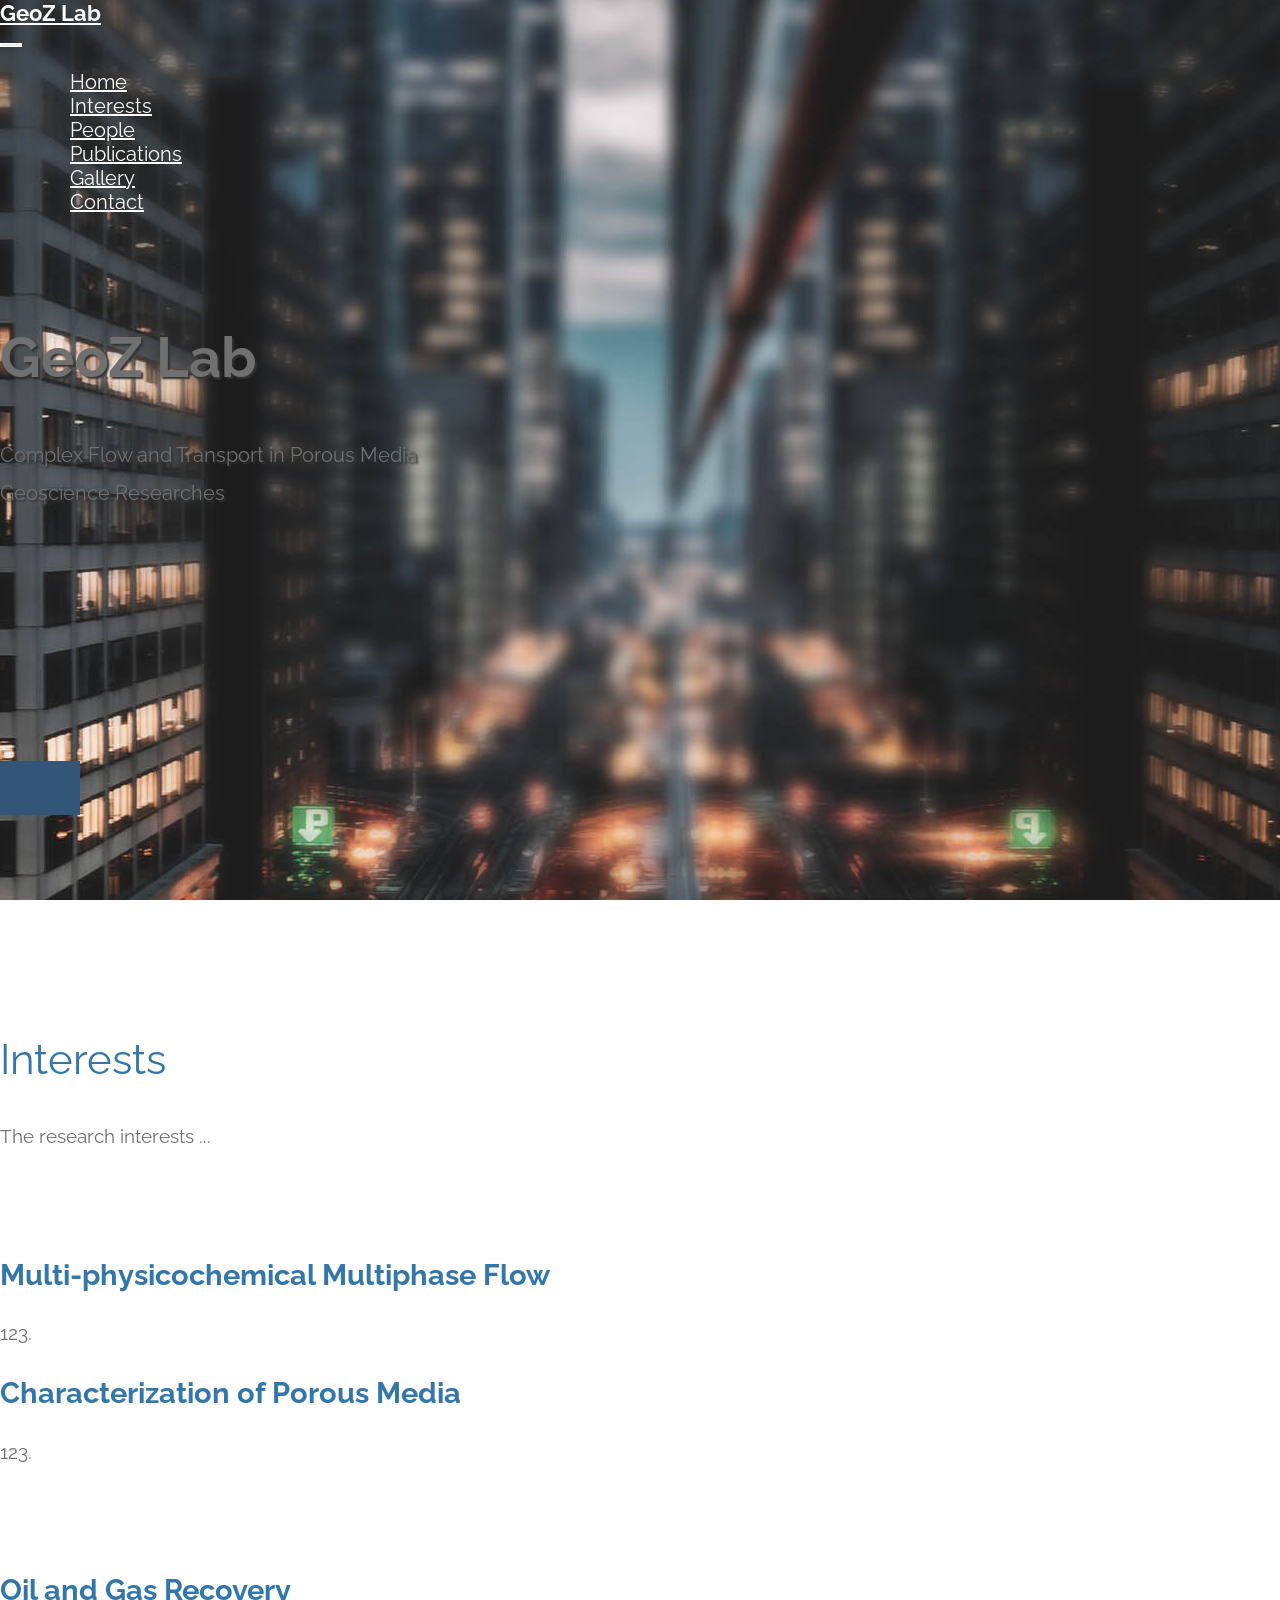
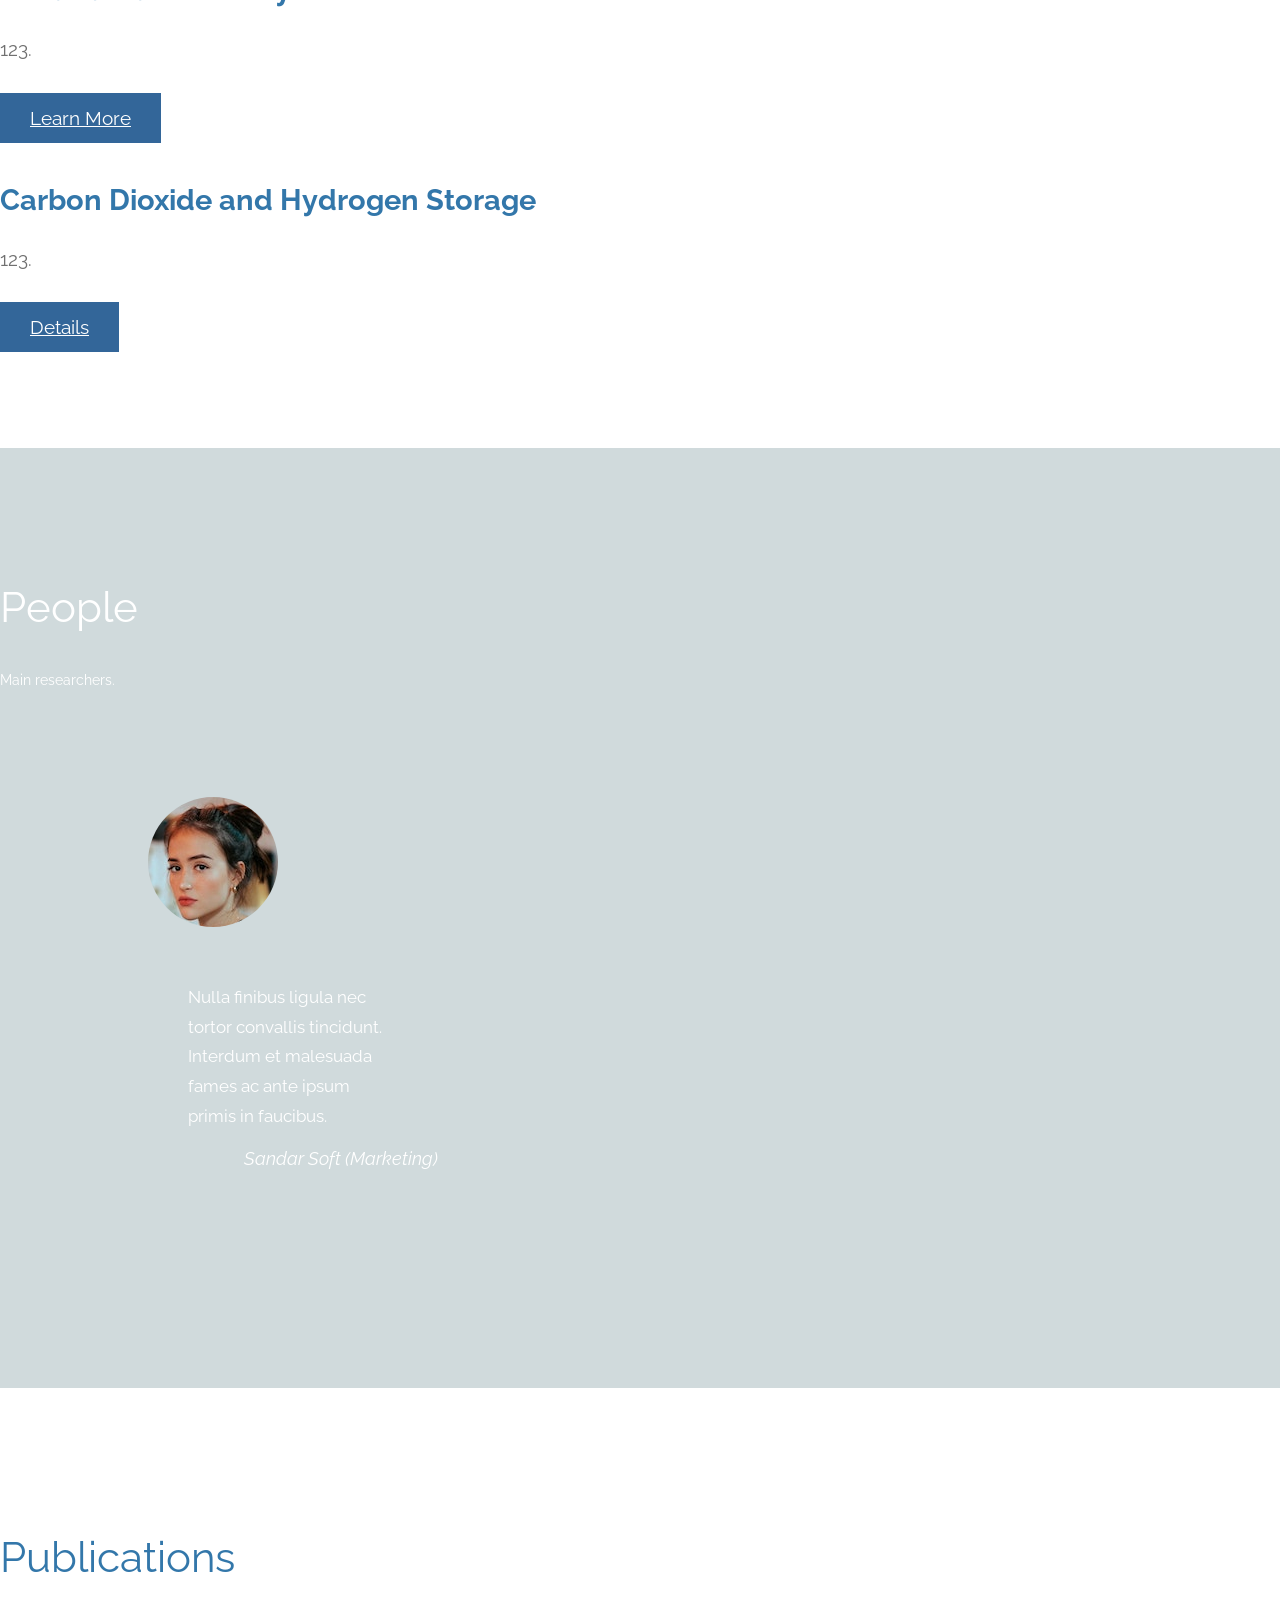
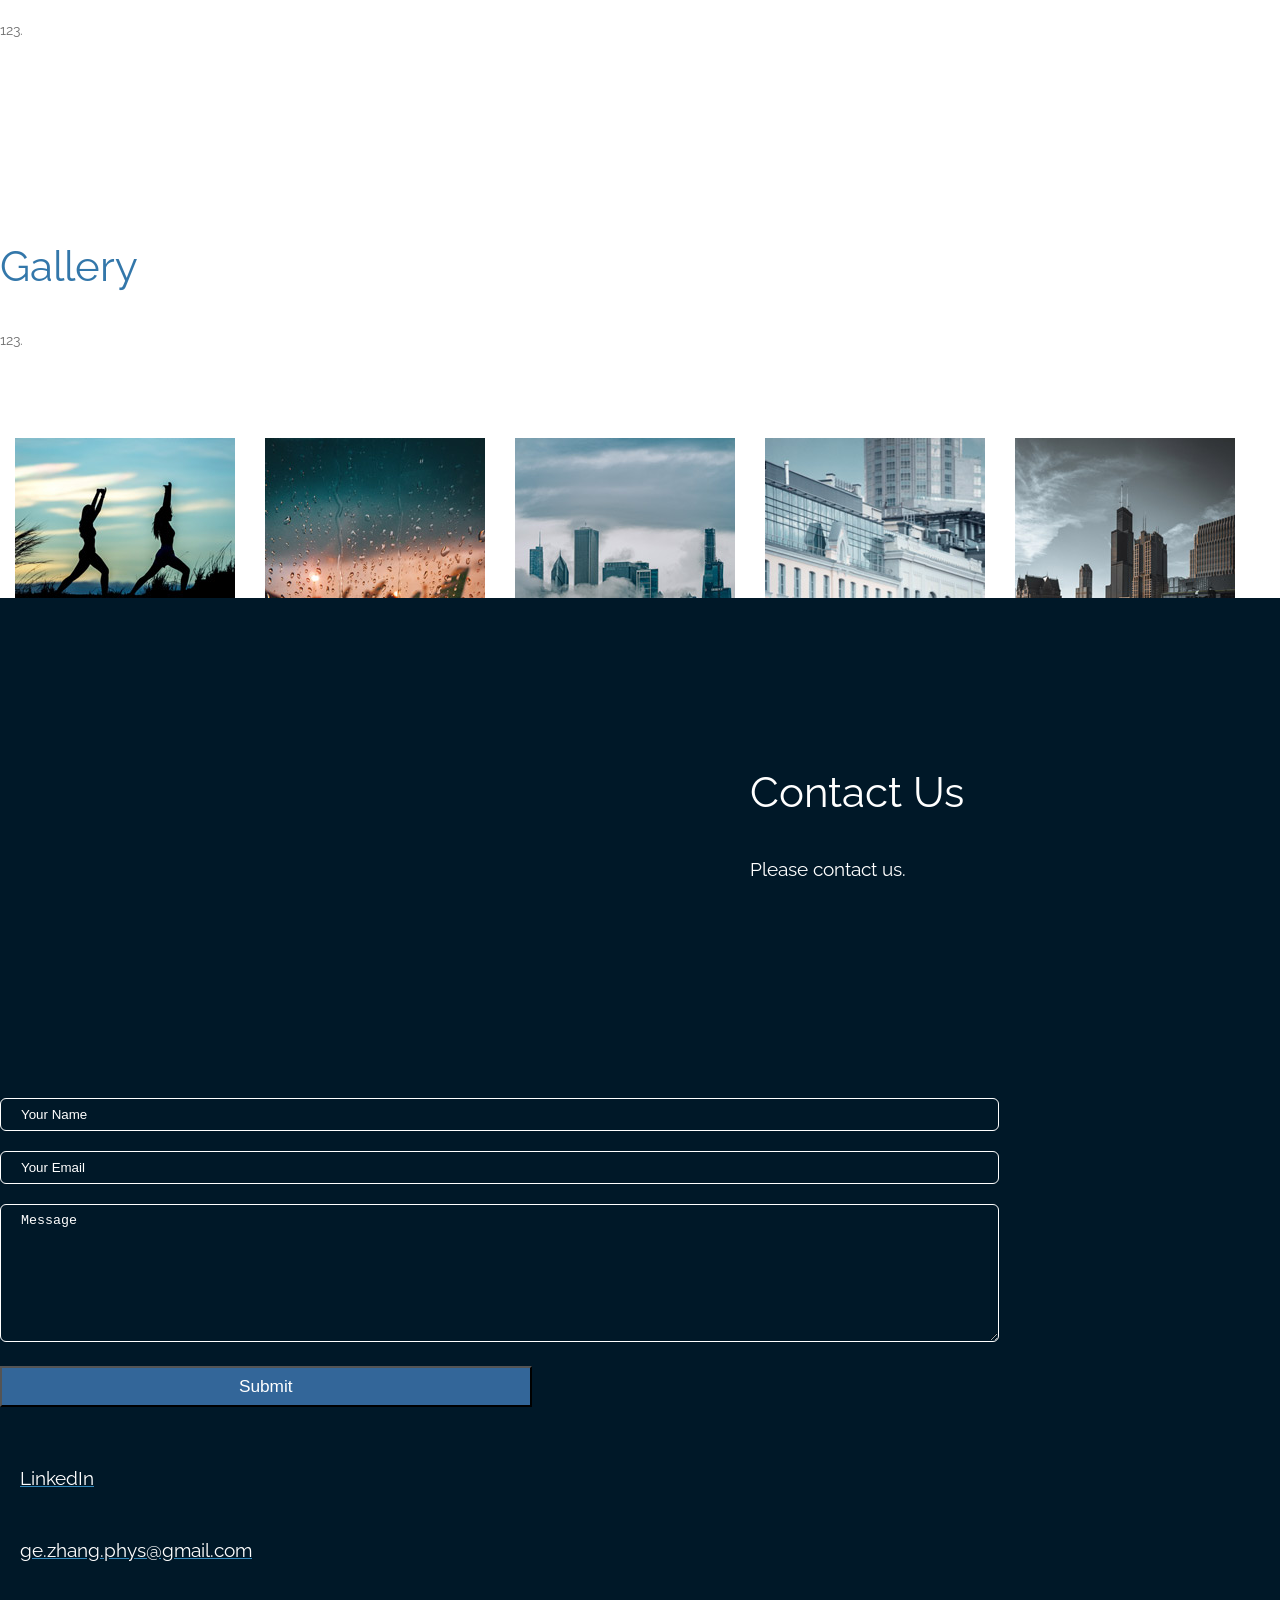
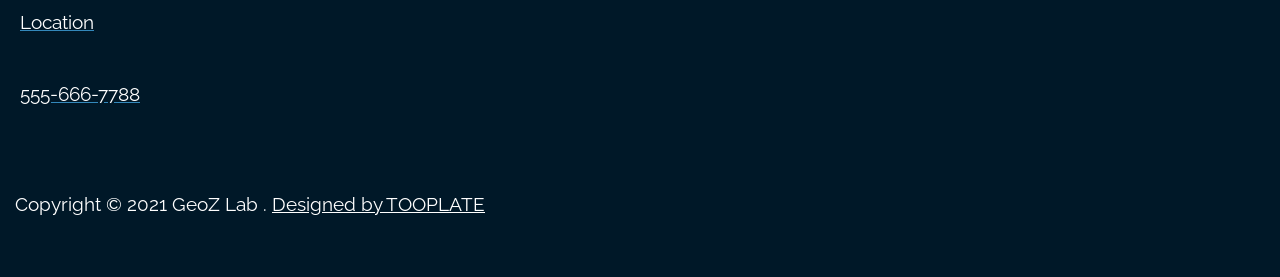
==== index.html @ 2aeb9cee "Update index.html" ====
<!DOCTYPE html>
<html lang="en">
  <head>
    <meta charset="UTF-8" />
    <meta name="viewport" content="width=device-width, initial-scale=1.0" />
    <meta http-equiv="X-UA-Compatible" content="ie=edge" />
    <title>GeoZ Lab</title>
    <link rel="stylesheet" href="fontawesome-5.5/css/all.min.css" />
    <link rel="stylesheet" href="slick/slick.css">
    <link rel="stylesheet" href="slick/slick-theme.css">
    <link rel="stylesheet" href="magnific-popup/magnific-popup.css">
    <link rel="stylesheet" href="css/bootstrap.min.css" />
    <link rel="stylesheet" href="css/tooplate-infinite-loop.css" />
<!--
Tooplate 2117 Infinite Loop
https://www.tooplate.com/view/2117-infinite-loop
-->

  </head>
  <body>    
    <!-- Hero section -->
    <section id="infinite" class="text-white tm-font-big tm-parallax">
      <!-- Navigation -->
      <nav class="navbar navbar-expand-md tm-navbar" id="tmNav">              
        <div class="container">   
          <div class="tm-next">
              <a href="#infinite" class="navbar-brand">GeoZ Lab</a>
          </div>             
            
          <button class="navbar-toggler" type="button" data-toggle="collapse" data-target="#navbarSupportedContent" aria-controls="navbarSupportedContent" aria-expanded="false" aria-label="Toggle navigation">
            <i class="fas fa-bars navbar-toggler-icon"></i>
          </button>
          <div class="collapse navbar-collapse" id="navbarSupportedContent">
            <ul class="navbar-nav ml-auto">
              <li class="nav-item">
                  <a class="nav-link tm-nav-link" href="#infinite">Home</a>
              </li>
              <li class="nav-item">
                  <a class="nav-link tm-nav-link" href="#whatwedo">Interests</a>
              </li>
              <li class="nav-item">
                <a class="nav-link tm-nav-link" href="#testimonials">People</a>
              </li>
              <li class="nav-item">
                  <a class="nav-link tm-nav-link" href="#publications">Publications</a>
              </li>
              <li class="nav-item">
                  <a class="nav-link tm-nav-link" href="#gallery">Gallery</a>
              </li>
              <li class="nav-item">
                  <a class="nav-link tm-nav-link" href="#contact">Contact</a>
              </li>                    
            </ul>
          </div>        
        </div>
      </nav>
      
      <div class="text-center tm-hero-text-container">
        <div class="tm-hero-text-container-inner">
            <h2 class="tm-hero-title">GeoZ Lab</h2>
            <p class="tm-hero-subtitle">
              Complex Flow and Transport in Porous Media
              <br>Geoscience Researches
            </p>
        </div>        
      </div>

      <div class="tm-next tm-intro-next">
        <a href="#whatwedo" class="text-center tm-down-arrow-link">
          <i class="fas fa-2x fa-arrow-down tm-down-arrow"></i>
        </a>
      </div>      
    </section>

    <section id="whatwedo" class="tm-section-pad-top">
      
      <div class="container">

            <div class="row tm-content-box"><!-- first row -->
                <div class="col-lg-12 col-xl-12">
                    <div class="tm-intro-text-container">
                        <h2 class="tm-text-primary mb-4 tm-section-title">Interests</h2>
                        <p class="mb-4 tm-intro-text">
                          The research interests ...
                    </div>
                </div>

            </div><!-- first row -->
            
            <div class="row tm-content-box"><!-- second row -->
        		<div class="col-lg-1">
                    <i class="far fa-3x fa-chart-bar text-center tm-icon"></i>
                </div>
                <div class="col-lg-5">
                    <div class="tm-intro-text-container">
                        <h2 class="tm-text-primary mb-4">Multi-physicochemical Multiphase Flow</h2>
                        <p class="mb-4 tm-intro-text">
                        123.</p>
                    </div>
                </div>
                
                <div class="col-lg-1">
                    <i class="far fa-3x fa-comment-alt text-center tm-icon"></i>
                </div>
                <div class="col-lg-5">
                    <div class="tm-intro-text-container">
                        <h2 class="tm-text-primary mb-4">Characterization of Porous Media</h2>
                        <p class="mb-4 tm-intro-text">
                          123.</p>
                    </div>
                </div>

            </div><!-- second row -->
            
            <div class="row tm-content-box"><!-- third row -->
        		<div class="col-lg-1">
                    <i class="fas fa-3x fa-fingerprint text-center tm-icon"></i>
                </div>
                <div class="col-lg-5">
                    <div class="tm-intro-text-container">
                        <h2 class="tm-text-primary mb-4">Oil and Gas Recovery</h2>
                        <p class="mb-4 tm-intro-text">
                          123.</p>
                          <div class="tm-continue">
                          <a href="#testimonials" class="tm-intro-text tm-btn-primary">Learn More</a>
                        </div>
                  </div>
                </div>
                
                <div class="col-lg-1">
                    <i class="fas fa-3x fa-users text-center tm-icon"></i>
                </div>
                <div class="col-lg-5">
                    <div class="tm-intro-text-container">
                      <h2 class="tm-text-primary mb-4">Carbon Dioxide and Hydrogen Storage</h2>
                        <p class="mb-4 tm-intro-text">
                          123.</p>
                          
                          <div class="tm-continue">
                            <a href="#testimonials" class="tm-intro-text tm-btn-primary">Details</a>
                        </div>
                    </div>
                </div>

            </div><!-- third row -->

        </div>
      
    </section>
    
    <section id="testimonials" class="tm-section-pad-top tm-parallax-2">      
      <div class="container tm-testimonials-content">
        <div class="row">
          <div class="col-lg-12 tm-content-box">
            <h2 class="text-white text-center mb-4 tm-section-title">People</h2>
            <p class="mx-auto tm-section-desc text-center">
                 Main researchers.
              </p>
            <div class="mx-auto tm-gallery-container tm-gallery-container-2">
              <div class="tm-testimonials-carousel">

                <figure class="tm-testimonial-item">
                  <img src="img/testimonial-img-03.jpg" alt="Image" class="img-fluid mx-auto">
                  <blockquote>Nulla finibus ligula nec tortor convallis tincidunt. Interdum et malesuada fames ac ante ipsum primis in faucibus.</blockquote>
                  <figcaption>Sandar Soft (Marketing)</figcaption>
                </figure>

              </div>
            </div>
          </div>
        </div>
      </div>
      <div class="tm-bg-overlay"></div>
    </section>
    

    <section id="publications" class="tm-section-pad-top">
      <div class="container tm-container-gallery">
        <div class="row">
          <div class="text-center col-12">
              <h2 class="tm-text-primary tm-section-title mb-4">Publications</h2>
              <p class="mx-auto tm-section-desc">
                123.
              </p>
          </div>            
        </div>
    </section>


    <section id="gallery" class="tm-section-pad-top">
      <div class="container tm-container-gallery">
        <div class="row">
          <div class="text-center col-12">
              <h2 class="tm-text-primary tm-section-title mb-4">Gallery</h2>
              <p class="mx-auto tm-section-desc">
                123.
              </p>
          </div>            
        </div>
        <div class="row">
            <div class="col-12">
                <div class="mx-auto tm-gallery-container">
                    <div class="grid tm-gallery">
                      <a href="img/gallery-img-01.jpg">
                        <figure class="effect-honey tm-gallery-item">
                          <img src="img/gallery-tn-01.jpg" alt="Image 1" class="img-fluid">
                          <figcaption>
                            <h2><i>Physical Health <span>Exercise!</span></i></h2>
                          </figcaption>
                        </figure>
                      </a>
                      <a href="img/gallery-img-02.jpg">
                        <figure class="effect-honey tm-gallery-item">
                          <img src="img/gallery-tn-02.jpg" alt="Image 2" class="img-fluid">
                          <figcaption>
                            <h2><i>Rain on Glass <span>Second Image</span></i></h2>
                          </figcaption>
                        </figure>
                      </a>
                      <a href="img/gallery-img-03.jpg">
                        <figure class="effect-honey tm-gallery-item">
                          <img src="img/gallery-tn-03.jpg" alt="Image 3" class="img-fluid">
                          <figcaption>
                            <h2><i><span>Sea View</span> Mega City</i></h2>
                          </figcaption>
                        </figure>
                      </a>
                      <a href="img/gallery-img-04.jpg">
                        <figure class="effect-honey tm-gallery-item">
                          <img src="img/gallery-tn-04.jpg" alt="Image 4" class="img-fluid">
                          <figcaption>
                            <h2><i>Dream Girl <span>Thoughts</span></i></h2>
                          </figcaption>
                        </figure>
                      </a>
                      <a href="img/gallery-img-05.jpg">
                        <figure class="effect-honey tm-gallery-item">
                          <img src="img/gallery-tn-05.jpg" alt="Image 5" class="img-fluid">
                          <figcaption>
                            <h2><i><span>Workstation</span> Offices</i></h2>
                          </figcaption>
                        </figure>
                      </a>
                      <a href="img/gallery-img-06.jpg">
                        <figure class="effect-honey tm-gallery-item">
                          <img src="img/gallery-tn-06.jpg" alt="Image 6" class="img-fluid">
                          <figcaption>
                            <h2><i>Just Above <span>The City</span></i></h2>
                          </figcaption>
                        </figure>
                      </a>
                      <a href="img/gallery-img-01.jpg">
                        <figure class="effect-honey tm-gallery-item">
                          <img src="img/gallery-tn-01.jpg" alt="Image 7" class="img-fluid">
                          <figcaption>
                            <h2><i>Another <span>Exercise Time</span></i></h2>
                          </figcaption>
                        </figure>
                      </a>
                      <a href="img/gallery-img-02.jpg">
                        <figure class="effect-honey tm-gallery-item">
                          <img src="img/gallery-tn-02.jpg" alt="Image 8" class="img-fluid">
                          <figcaption>
                            <h2><i>Repeated <span>Image Spot</span></i></h2>
                          </figcaption>
                        </figure>
                      </a>
                    </div>
                </div>                
            </div>        
          </div>
      </div>
    </section>

    <!-- Contact -->
    <section id="contact" class="tm-section-pad-top tm-parallax-2">
    
      <div class="container tm-container-contact">
        
        <div class="row">
            
            <div class="text-center col-12">
                <h2 class="tm-section-title mb-4">Contact Us</h2>
                <p class="mb-5">
                  Please contact us.
                </p><br>
            </div>
            
            <div class="col-sm-12 col-md-6">
              <form action="" method="get">
                <input id="name" name="name" type="text" placeholder="Your Name" class="tm-input" required />
                <input id="email" name="email" type="email" placeholder="Your Email" class="tm-input" required />
                <textarea id="message" name="message" rows="8" placeholder="Message" class="tm-input" required></textarea>
                <button type="submit" class="btn tm-btn-submit">Submit</button>
              </form>
            </div>
            
            <div class="col-sm-12 col-md-6">

                <div class="contact-item">
                  <a rel="nofollow" href="https://www.linkedin.com/in/geozhang/" class="item-link">
                      <i class="far fa-2x fa-comment mr-4"></i>
                      <span class="mb-0">LinkedIn</span>
                  </a>              
                </div>
                
                <div class="contact-item">
                  <a rel="nofollow" href="mailto:ge.zhang.phys@gmail.com" class="item-link">
                      <i class="far fa-2x fa-envelope mr-4"></i>
                      <span class="mb-0">ge.zhang.phys@gmail.com</span>
                  </a>              
                </div>
                
                <div class="contact-item">
                  <a rel="nofollow" href="https://www.google.com/maps" class="item-link">
                      <i class="fas fa-2x fa-map-marker-alt mr-4"></i>
                      <span class="mb-0">Location</span>
                  </a>              
                </div>
                
                <div class="contact-item">
                  <a rel="nofollow" href="tel:5556667788" class="item-link">
                      <i class="fas fa-2x fa-phone-square mr-4"></i>
                      <span class="mb-0">555-666-7788</span>
                  </a>              
                </div>
                
                <div class="contact-item">&nbsp;</div>
            
            </div>
            
            
        </div><!-- row ending -->
        
      </div>

      	<footer class="text-center small tm-footer">
          <p class="mb-0">
          Copyright &copy; 2021 GeoZ Lab
          
          . <a rel="nofollow" href="https://www.tooplate.com" title="HTML templates">Designed by TOOPLATE</a></p>
        </footer>

    </section>
    
    <script src="js/jquery-1.9.1.min.js"></script>     
    <script src="slick/slick.min.js"></script>
    <script src="magnific-popup/jquery.magnific-popup.min.js"></script>
    <script src="js/easing.min.js"></script>
    <script src="js/jquery.singlePageNav.min.js"></script>     
    <script src="js/bootstrap.min.js"></script> 
    <script>

      function getOffSet(){
        var _offset = 450;
        var windowHeight = window.innerHeight;

        if(windowHeight > 500) {
          _offset = 400;
        } 
        if(windowHeight > 680) {
          _offset = 300
        }
        if(windowHeight > 830) {
          _offset = 210;
        }

        return _offset;
      }

      function setParallaxPosition($doc, multiplier, $object){
        var offset = getOffSet();
        var from_top = $doc.scrollTop(),
          bg_css = 'center ' +(multiplier * from_top - offset) + 'px';
        $object.css({"background-position" : bg_css });
      }

      // Parallax function
      // Adapted based on https://codepen.io/roborich/pen/wpAsm        
      var background_image_parallax = function($object, multiplier, forceSet){
        multiplier = typeof multiplier !== 'undefined' ? multiplier : 0.5;
        multiplier = 1 - multiplier;
        var $doc = $(document);
        // $object.css({"background-attatchment" : "fixed"});

        if(forceSet) {
          setParallaxPosition($doc, multiplier, $object);
        } else {
          $(window).scroll(function(){          
            setParallaxPosition($doc, multiplier, $object);
          });
        }
      };

      var background_image_parallax_2 = function($object, multiplier){
        multiplier = typeof multiplier !== 'undefined' ? multiplier : 0.5;
        multiplier = 1 - multiplier;
        var $doc = $(document);
        $object.css({"background-attachment" : "fixed"});
        
        $(window).scroll(function(){
          if($(window).width() > 768) {
            var firstTop = $object.offset().top,
                pos = $(window).scrollTop(),
                yPos = Math.round((multiplier * (firstTop - pos)) - 186);              

            var bg_css = 'center ' + yPos + 'px';

            $object.css({"background-position" : bg_css });
          } else {
            $object.css({"background-position" : "center" });
          }
        });
      };
      
      $(function(){
        // Hero Section - Background Parallax
        background_image_parallax($(".tm-parallax"), 0.30, false);
        background_image_parallax_2($("#contact"), 0.80);   
        background_image_parallax_2($("#testimonials"), 0.80);   
        
        // Handle window resize
        window.addEventListener('resize', function(){
          background_image_parallax($(".tm-parallax"), 0.30, true);
        }, true);

        // Detect window scroll and update navbar
        $(window).scroll(function(e){          
          if($(document).scrollTop() > 120) {
            $('.tm-navbar').addClass("scroll");
          } else {
            $('.tm-navbar').removeClass("scroll");
          }
        });
        
        // Close mobile menu after click 
        $('#tmNav a').on('click', function(){
          $('.navbar-collapse').removeClass('show'); 
        })

        // Scroll to corresponding section with animation
        $('#tmNav').singlePageNav({
          'easing': 'easeInOutExpo',
          'speed': 600
        });        
        
        // Add smooth scrolling to all links
        // https://www.w3schools.com/howto/howto_css_smooth_scroll.asp
        $("a").on('click', function(event) {
          if (this.hash !== "") {
            event.preventDefault();
            var hash = this.hash;

            $('html, body').animate({
              scrollTop: $(hash).offset().top
            }, 600, 'easeInOutExpo', function(){
              window.location.hash = hash;
            });
          } // End if
        });

        // Pop up
        $('.tm-gallery').magnificPopup({
          delegate: 'a',
          type: 'image',
          gallery: { enabled: true }
        });

        $('.tm-testimonials-carousel').slick({
          dots: true,
          prevArrow: false,
          nextArrow: false,
          infinite: false,
          slidesToShow: 3,
          slidesToScroll: 1,
          responsive: [
            {
              breakpoint: 992,
              settings: {
                slidesToShow: 2
              }
            },
            {
              breakpoint: 768,
              settings: {
                slidesToShow: 2
              }
            }, 
            {
              breakpoint: 480,
              settings: {
                  slidesToShow: 1
              }                 
            }
          ]
        });

        // Gallery
        $('.tm-gallery').slick({
          dots: true,
          infinite: false,
          slidesToShow: 5,
          slidesToScroll: 2,
          responsive: [
          {
            breakpoint: 1199,
            settings: {
              slidesToShow: 4,
              slidesToScroll: 2
            }
          },
          {
            breakpoint: 991,
            settings: {
              slidesToShow: 3,
              slidesToScroll: 2
            }
          },
          {
            breakpoint: 767,
            settings: {
              slidesToShow: 2,
              slidesToScroll: 1
            }
          },
          {
            breakpoint: 480,
            settings: {
              slidesToShow: 1,
              slidesToScroll: 1
            }
          }
        ]
        });
      });
    </script>
  </body>
</html>
---- css/tooplate-infinite-loop.css ----
/*

Tooplate 2117 Infinite Loop

https://www.tooplate.com/view/2117-infinite-loop

*/

@import url("https://fonts.googleapis.com/css?family=Raleway:100,300,400,500,700,900");

body {
	font-family: "Raleway", sans-serif;
	font-size: 1.2em;
  color: #707070;
  margin: 0;
  padding: 0;
  overflow-x: hidden;
}
a {
  transition: all 0.3s ease;
  color: #38B;
}

a:hover,
a:focus {
  text-decoration: none;
  color: #D40;
}

a:focus {
  outline: none;
}

.btn {
  padding: 8px 32px;
}

.btn:hover {
  background-color: #ced4da;
}

blockquote {
  font-size: 0.86em;
  line-height: 1.8em;
}

.tm-section-pad-top {
  padding-top: 80px;
  padding-bottom: 40px;
}

.tm-content-box {
  padding-top: 20px;
  padding-bottom: 40px;
}

.tm-text-primary {
  color: #37A;
}

.tm-font-big {
  font-size: 1.25rem;
}

.tm-btn-primary {
  color: white;
  background-color: #369;
  padding: 14px 30px;
}

.tm-btn-primary:hover,
.tm-btn-primary:focus {
  color: white;
  background-color: #38B;
}

/* Navbar */

.tm-navbar {
  position: fixed;
  width: 100%;
  z-index: 1000;
  background-color: transparent;
  transition: all 0.3s ease;
}

.tm-navbar.scroll {
  background-color: white;
  border-bottom: 1px solid #e9ecef;
}

.navbar-brand {
  color: white;
  font-size: 1.4rem;
  font-weight: bold;
}

.navbar-brand:hover,
.tm-navbar.scroll .navbar-brand:hover {
  color: #38B;
}

.tm-navbar.scroll .navbar-brand {
  color: #369;
}

.nav-item {
  list-style: none;
}

.tm-nav-link {
  color: white;
}

.tm-navbar.scroll .tm-nav-link {
  color: #369;
}

.tm-navbar.scroll .tm-nav-link:hover,
.tm-navbar.scroll .tm-nav-link.current,
.tm-nav-link:hover {
  color: #FFF;
  background-color: #369;
}

.navbar-toggler {
  border: 1px solid white;
  padding-left: 10px;
  padding-right: 10px;
}

.navbar-toggler-icon {
  color: white;
  padding-top: 6px;
}

.tm-navbar.scroll .navbar-toggler {
  border: 1px solid #707070;
}

.tm-navbar.scroll .navbar-toggler-icon {
  color: #707070;
}

/* Hero */

#infinite {
	background-color: #222;
  background-image: url(../img/infinite-loop-01.jpg);
  background-repeat: no-repeat;
  height: 100vh;
  min-height: 375px;
  position: relative;
}

@media (min-height: 600px) and (min-width: 1920px) {
  #infinite {
    background-size: cover;
  }
}

@media (min-height: 830px) {
  #infinite {
    background-position: center -210px;
  }
}

@media (min-height: 680px) and (max-height: 829px) {
  #infinite {
    background-position: center -300px;
  }
}

@media (min-height: 500px) and (max-height: 679px) {
  #infinite {
    background-position: center -400px;
  }
}

@media (max-height: 499px) {
  #infinite {
    background-position: center -450px;
  }
}

.tm-hero-text-container {
  width: 100%;
  height: 100%;
  display: flex;
  flex-flow: column;
  justify-content: center;
}

.tm-hero-text-container-inner {
  margin-top: -90px;
}

.tm-hero-title {
  font-size: 3.5rem;
  text-shadow: 2px 2px 2px #333;
}

.tm-hero-subtitle {
  text-shadow: 2px 2px 2px #333;
}

.tm-intro-next {
  position: absolute;
  bottom: 100px;
  left: 0;
  right: 0;
}

@media (max-height: 480px) {
  .tm-hero-text-container-inner {
    margin-top: -40px;
  }

  .tm-intro-next {
    bottom: 20px;
  }
}

.tm-down-arrow-link {
  display: block;
  margin-top: 18%;
}

.tm-down-arrow {
  	color: #FFF;
    cursor: pointer;
    background: #357;
    padding: 15px 40px;
    transition: all 0.3s ease;
}

.tm-down-arrow:hover,
.tm-down-arrow:focus {
  color: #FFF;
  background: #37A;
  padding: 20px 50px;
}

/* Introduction */

#introduction {
  padding-bottom: 100px;
}

.tm-section-title {
  font-size: 2.6rem;
  font-weight: normal;
}

.tm-intro-text {
  font-size: 1.2rem;
}

.tm-icon {
  display: block;
  color: #37A;
}

.tm-continue {
	padding: 20px 0 30px 0;
}

/* Testimonials */
#testimonials {
  color: white;
  background-image: url(../img/infinite-loop-02.jpg);
  background-size: cover;
  background-repeat: no-repeat;
  background-size: 100%;
  position: relative;
}

@media (max-width: 991px) {
  #testimonials {
    background-image: url(../img/infinite-loop-02-mobile.jpg);
  }
}

.tm-testimonials-content {
  position: relative;
  z-index: 100;
}

.tm-bg-overlay {
  width: 100%;
  height: 100%;
  background: rgba(20, 70, 80, 0.2);
  position: absolute;
  top: 0;
  left: 0;
  right: 0;
  bottom: 0;
  z-index: 0;
}

.tm-testimonials-carousel {
  max-width: 1050px;
  margin: 0 auto;
}

.tm-testimonial-item {
  max-width: 290px;
  margin-left: 35px;
  margin-right: 35px;
}

.tm-testimonial-item img {
  border-radius: 50%;
  margin-bottom: 35px;
}

.tm-testimonial-item figcaption {
  text-align: right;
  font-style: italic;
  font-size: 1.1rem;
}

/* Work */

.tm-section-desc {
  max-width: 650px;
  width: 100%;
  font-size: 0.9rem;
}

.tm-gallery-container {
  padding-top: 70px;
  padding-bottom: 120px;
}

.tm-gallery-item {
  margin: 0 15px;
}

.slick-dots {
  bottom: -65px;
}

.slick-dots li {
  margin: 0 13px;
}

.slick-dots li button:hover:before,
.slick-dots li button:focus:before,
.slick-dots li.slick-active button:before {
  opacity: 1;
  color: #3ba0dd;
}

.tm-testimonials-carousel .slick-dots li button:before {
  color: white;
  opacity: 0.5;
}

.tm-testimonials-carousel .slick-dots li button:hover:before,
.tm-testimonials-carousel .slick-dots li button:focus:before,
.tm-testimonials-carousel .slick-dots li.slick-active button:before {
  color: white;
  opacity: 1;
}

.slick-dots li button:before {
  font-size: 18px;
}

/* Hover Effect */
/* Common style */
.grid figure {
  position: relative;
  float: left;
  overflow: hidden;
  background: #3085a3;
  text-align: center;
  cursor: pointer;
}

.grid figure img {
  position: relative;
  display: block;
  min-height: 100%;
  max-width: 100%;
  opacity: 0.8;
}

.grid figure figcaption {
  padding: 2em;
  color: #fff;
  text-transform: uppercase;
  font-size: 1.25em;
  -webkit-backface-visibility: hidden;
  backface-visibility: hidden;
}

.grid figure figcaption::before,
.grid figure figcaption::after {
  pointer-events: none;
}

.grid figure figcaption,
.grid figure figcaption > a {
  position: absolute;
  top: 0;
  left: 0;
  width: 100%;
  height: 100%;
}

/* Anchor will cover the whole item by default */
/* For some effects it will show as a button */
.grid figure figcaption > a {
  z-index: 1000;
  text-indent: 200%;
  white-space: nowrap;
  font-size: 0;
  opacity: 0;
}

.grid figure h2 {
  word-spacing: -0.15em;
  font-size: 0.9em;
  font-weight: 300;
}

.grid figure h2 span {
  font-weight: 600;
}

.grid figure h2,
.grid figure p {
  margin: 0;
}

.grid figure p {
  letter-spacing: 1px;
  font-size: 68.5%;
}

/*---------------*/
/***** Honey *****/
/*---------------*/

figure.effect-honey {
  background: #4a3753;
  max-width: 220px;
}

figure.effect-honey img {
  opacity: 1;
  -webkit-transition: opacity 0.35s;
  transition: opacity 0.35s;
}

figure.effect-honey:hover img {
  opacity: 0.4;
}

figure.effect-honey figcaption::before {
  position: absolute;
  bottom: 0;
  left: 0;
  width: 100%;
  height: 10px;
  background: #38C;
  content: "";
  -webkit-transform: translate3d(0, 10px, 0);
  transform: translate3d(0, 10px, 0);
}

figure.effect-honey h2 {
  position: absolute;
  bottom: 0;
  left: 0;
  padding: 1em 1.5em;
  width: 100%;
  text-align: left;
  -webkit-transform: translate3d(0, -30px, 0);
  transform: translate3d(0, -30px, 0);
}

figure.effect-honey h2 i {
  font-style: normal;
  opacity: 0;
  -webkit-transition: opacity 0.35s, -webkit-transform 0.35s;
  transition: opacity 0.35s, transform 0.35s;
  -webkit-transform: translate3d(0, -30px, 0);
  transform: translate3d(0, -30px, 0);
}

figure.effect-honey figcaption::before,
figure.effect-honey h2 {
  -webkit-transition: -webkit-transform 0.35s;
  transition: transform 0.35s;
}

figure.effect-honey:hover figcaption::before,
figure.effect-honey:hover h2,
figure.effect-honey:hover h2 i {
  opacity: 1;
  -webkit-transform: translate3d(0, 0, 0);
  transform: translate3d(0, 0, 0);
}

.tm-container-gallery {
	padding-top: 30px;
	}

/* Contact */

#contact {
  color: white;
  background-color: #001828;
  background-image: url(../img/infinite-loop-03.jpg);
  background-position: center;
  background-repeat: no-repeat;
  min-height: 980px;
  position: relative;
  padding-bottom: 50px;
  padding-top: 100px;
}

.contact-item {
  margin-left: 20px;
  margin-bottom: 50px;
}

.item-link {
  display: flex;
  align-items: center;
}

.item-link i,
.item-link span {
  color: white;
  transition: all 0.3s ease;
}

.item-link:hover i,
.item-link:hover span {
  color: #3496d8;
}

.tm-input {
	margin: 0 0 20px 0;
	width: 90%;
  padding: 8px 20px;
  border-radius: 6px;
  border: 1px solid white;
  background: transparent;
  color: white;
}

.tm-btn-submit {
	font-size: 0.9em;
	color: #fff;
	background-color: #369;
	width: 50%;
	margin-bottom: 60px;
}

.tm-btn-submit:hover {
	color: #fff;
	background-color: #38B;
}

::placeholder {
  /* Chrome, Firefox, Opera, Safari 10.1+ */
  color: white;
  opacity: 1; /* Firefox */
}

:-ms-input-placeholder {
  /* Internet Explorer 10-11 */
  color: white;
}

::-ms-input-placeholder {
  /* Microsoft Edge */
  color: white;
}

.tm-footer {
  position: absolute;
  bottom: 35px;
  left: 0;
  right: 0;
  padding: 0 15px;
}

.tm-footer a {
	color: #fff;
}

.tm-footer a:hover {
	color: #9CF;
}

.tm-footer-link {
  color: white;
}

.tm-footer-link:hover,
.tm-footer-link:focus {
  color: #38B;
  text-decoration: none;
}

p {
  line-height: 1.9;
}

@media (min-width: 768px) {
  .tm-intro-text-container {
    padding-left: 0px;
  }

  .navbar-expand-md .navbar-nav .nav-link {
    padding-right: 30px;
    padding-left: 30px;
  }
}

@media (min-width: 1200px) {
  .container {
    max-width: 1275px;
  }

  .tm-container-gallery {
    max-width: 1290px;
  }

  .tm-container-contact {
    max-width: 1063px;
  }
}

@media (max-width: 991px) {
  .tm-intro-text-container {
    padding-left: 15px;
    padding-top: 30px;
    max-width: 600px;
    margin-left: auto;
    margin-right: auto;
  }

  .tm-intro-img {
    display: block;
    margin-left: auto;
    margin-right: auto;
  }

  .tm-btn-submit {
    margin-left: 0;
    margin-top: 20px;
  }
}

@media (max-width: 767px) {

  .navbar-nav {
    max-width: 200px;
    text-align: right;
  }

  .navbar-collapse {
    background-color: rgb(255, 255, 255);
    padding: 10px;
    border-radius: 3px;
  }

  .navbar-collapse .nav-link {
    color: #707070;
	padding-right: 20px;
  }
}

@media (max-width: 480px) {
  .tm-gallery-container {
    max-width: 220px;
    margin-left: auto;
    margin-right: auto;
  }

  .tm-gallery-container-2 {
    max-width: 350px;
  }

  .slick-dots li {
    margin: 0 8px;
  }

  .tm-gallery-item {
    margin: 0;
  }
}
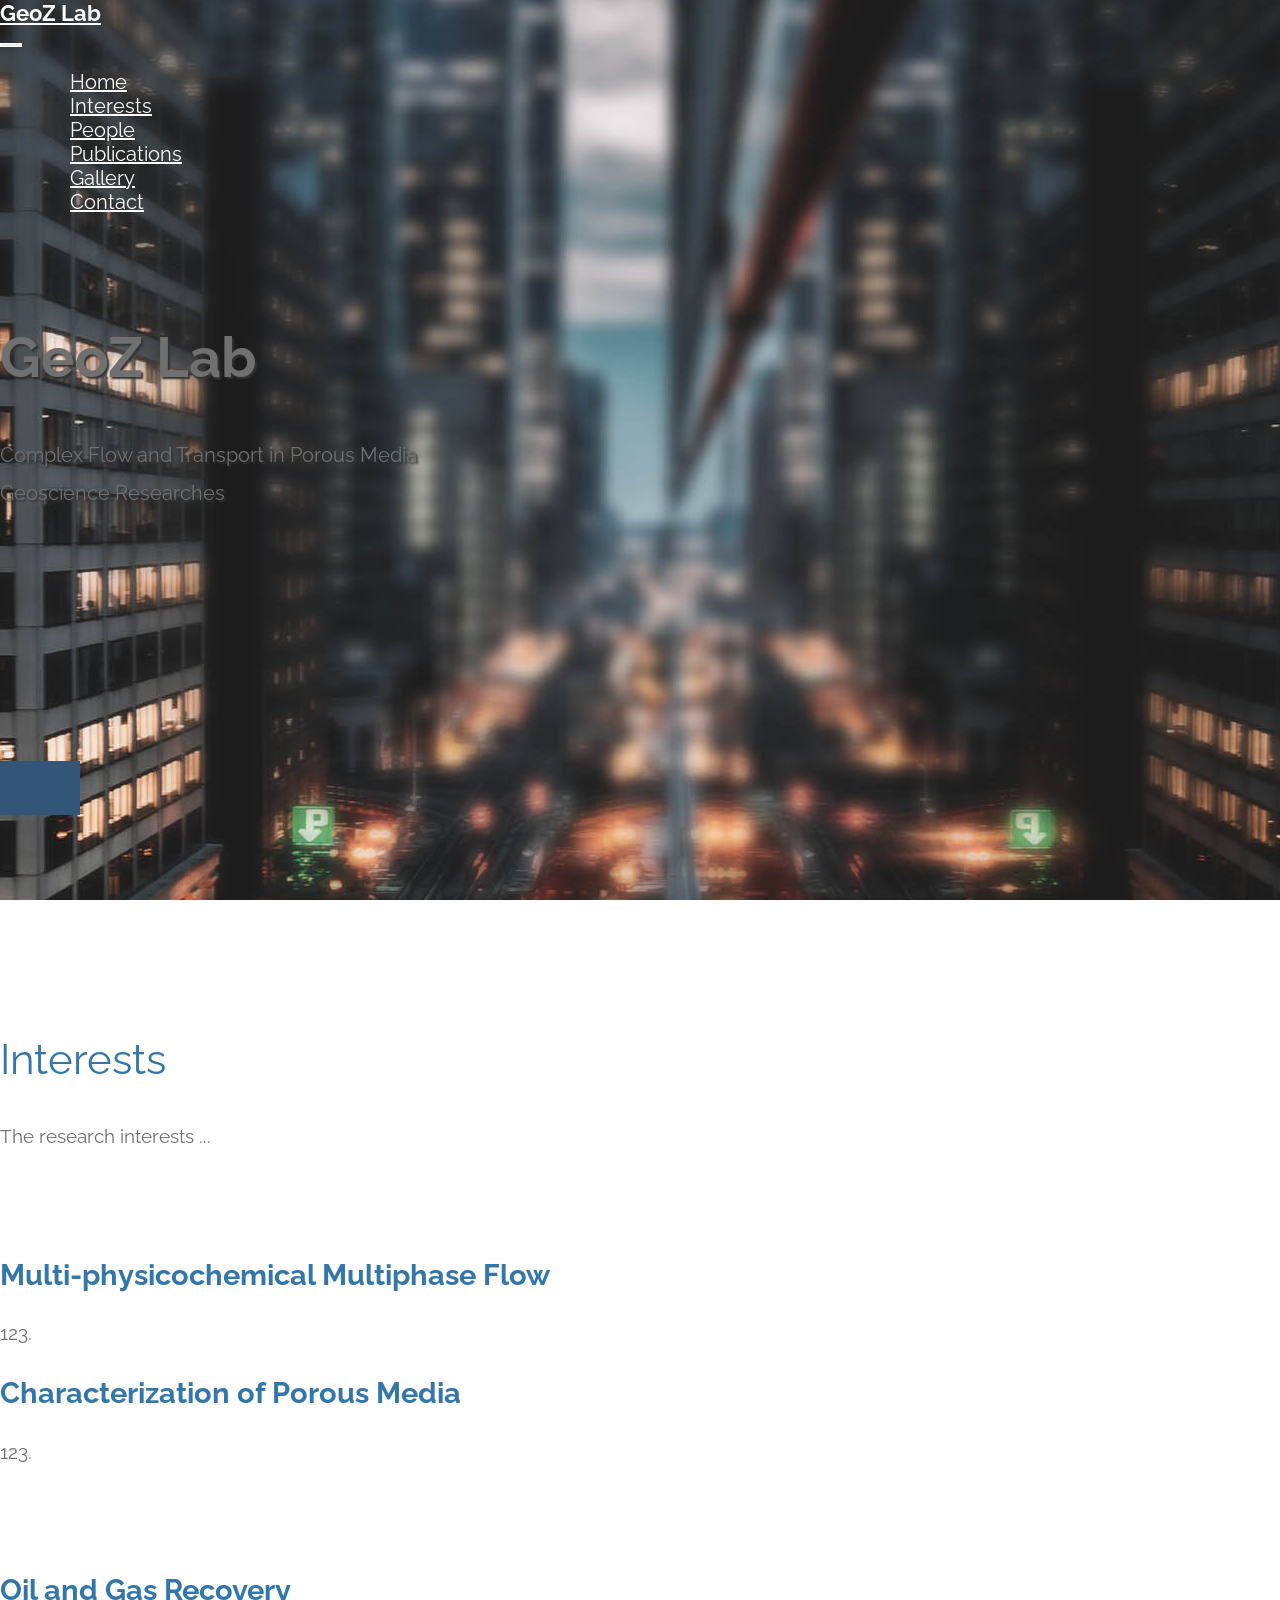
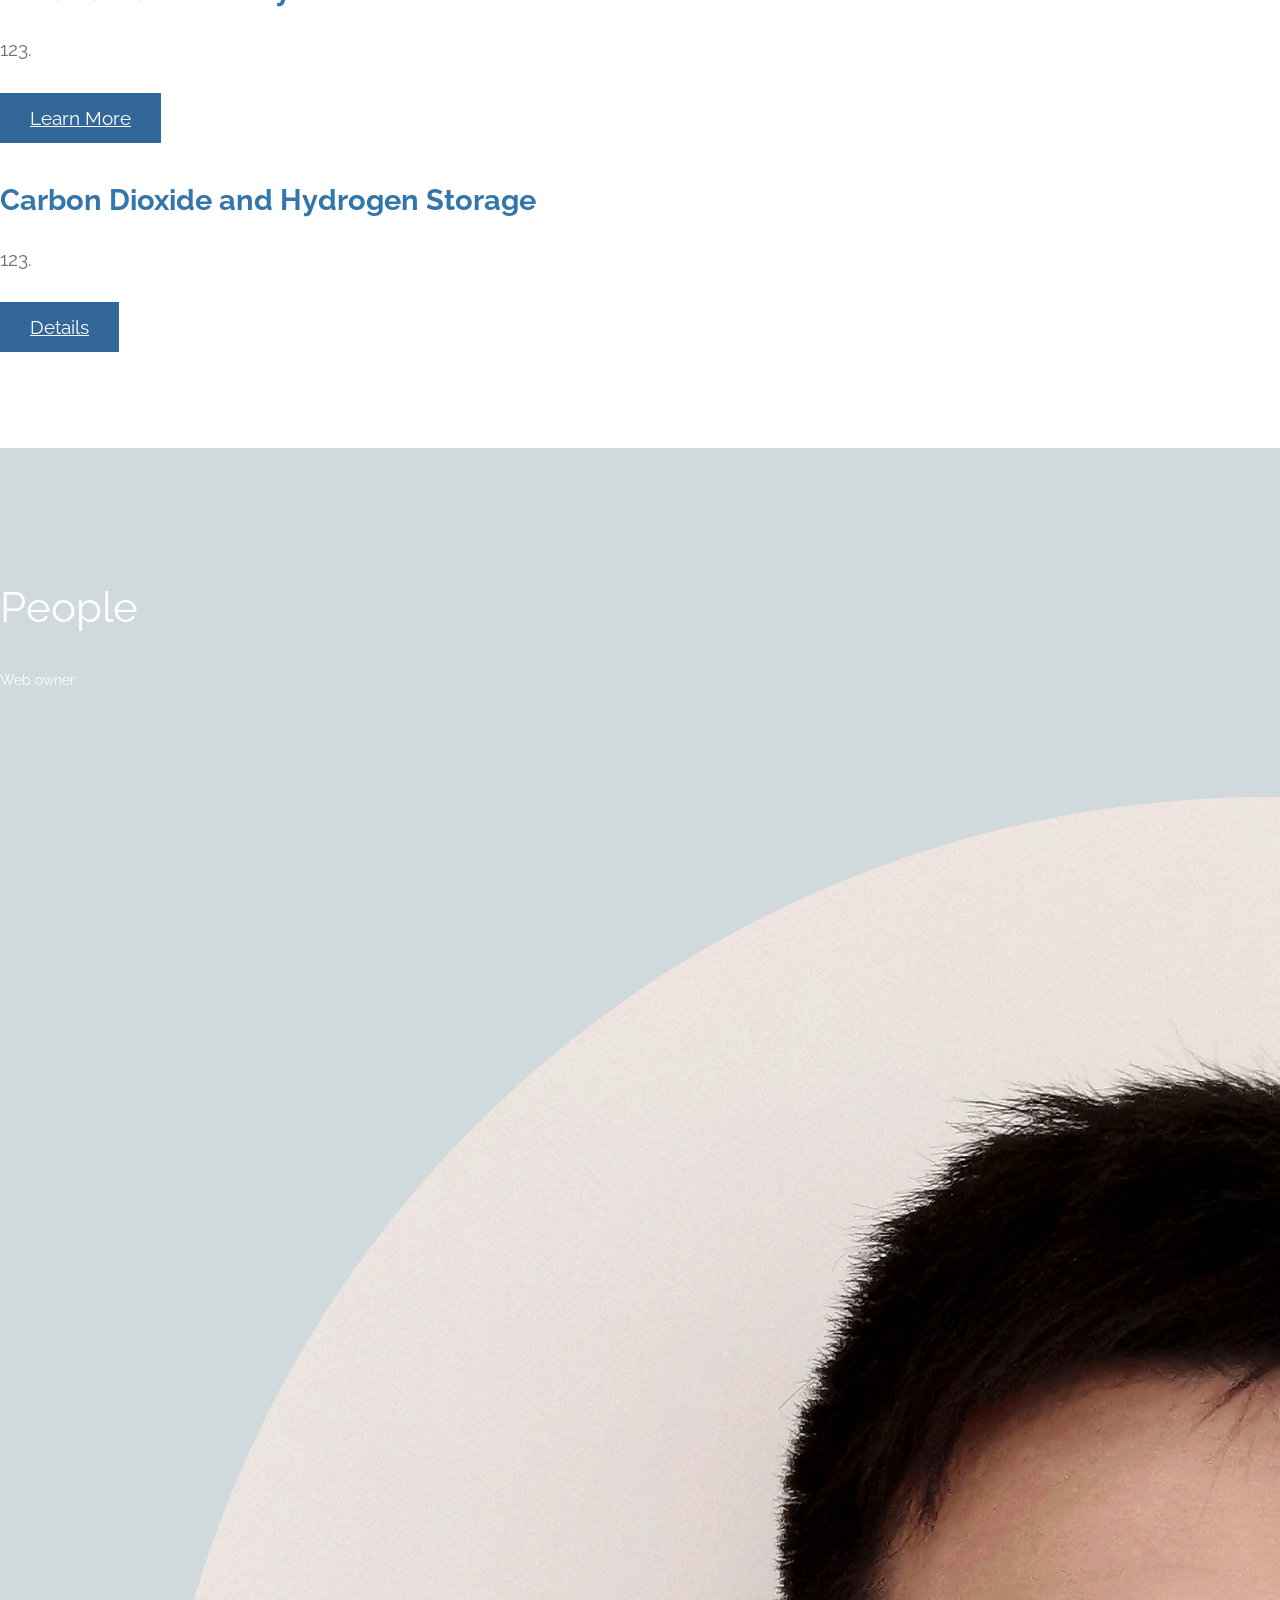
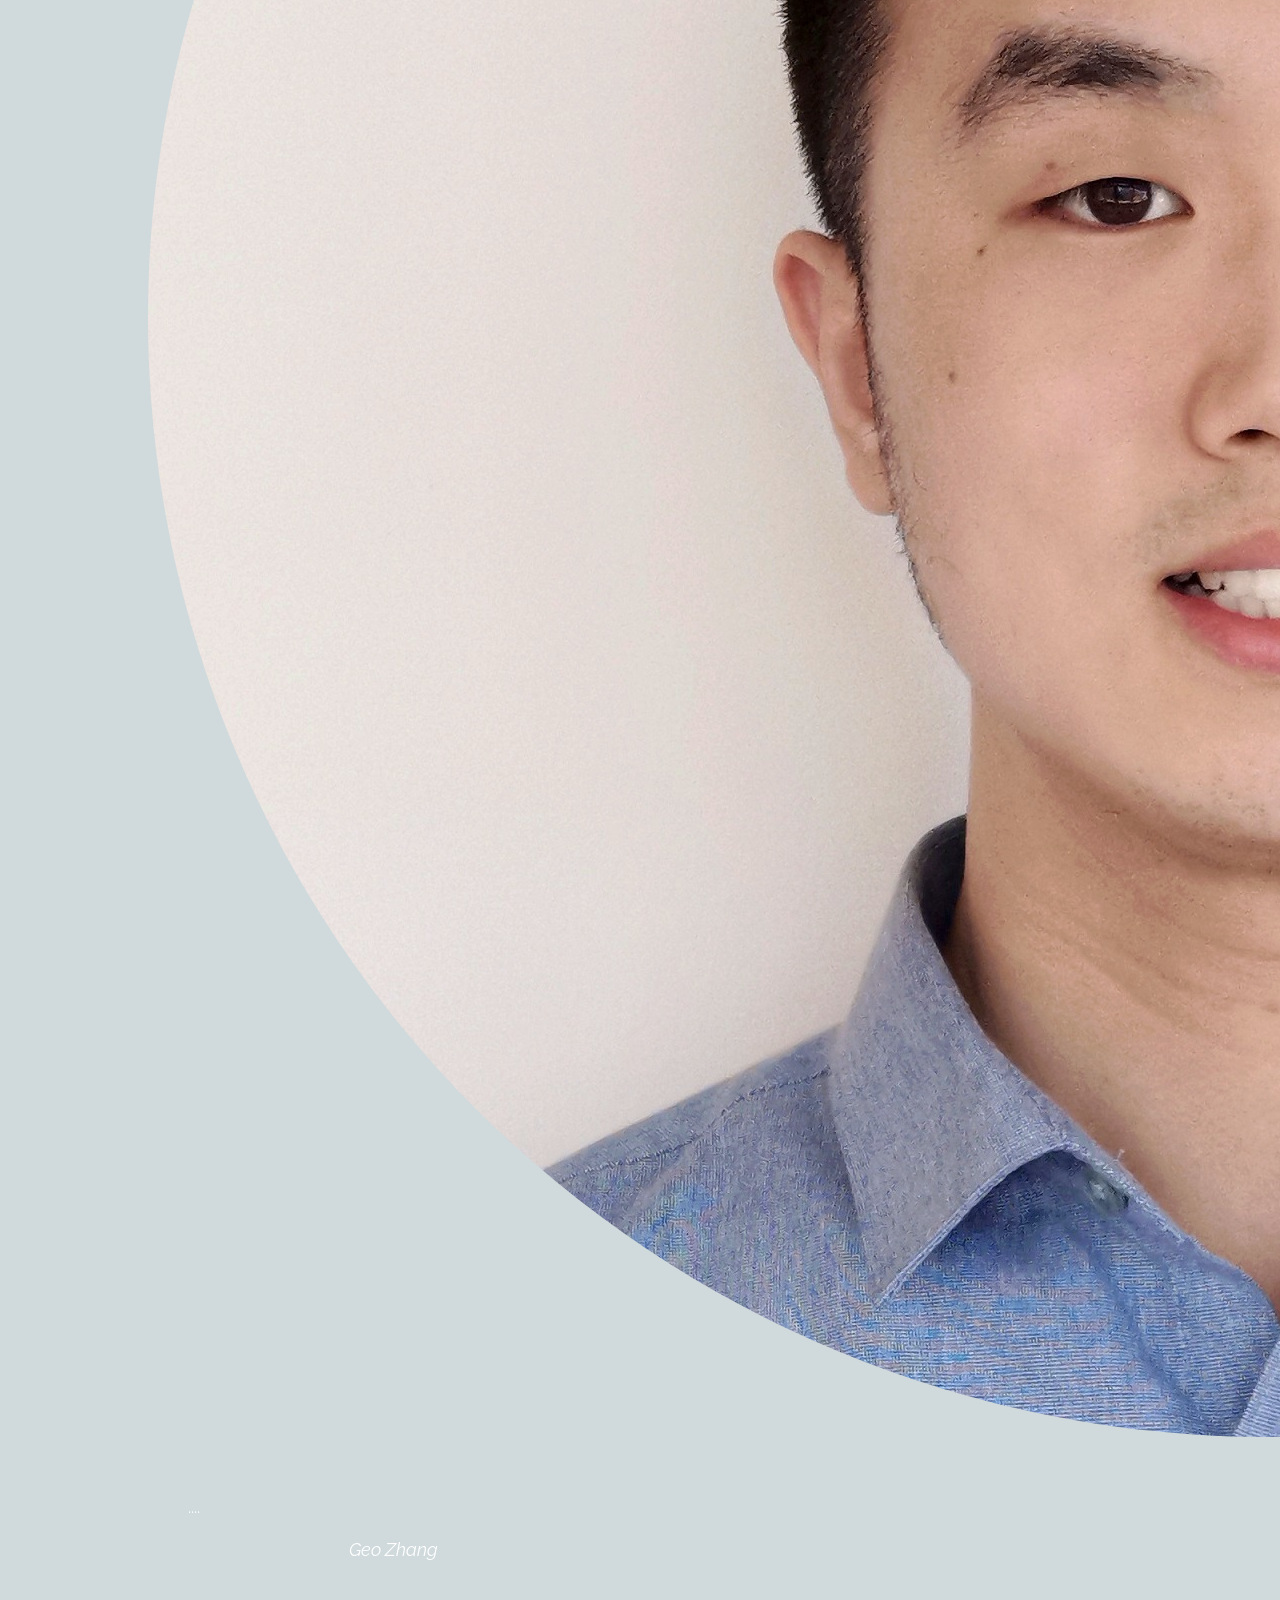
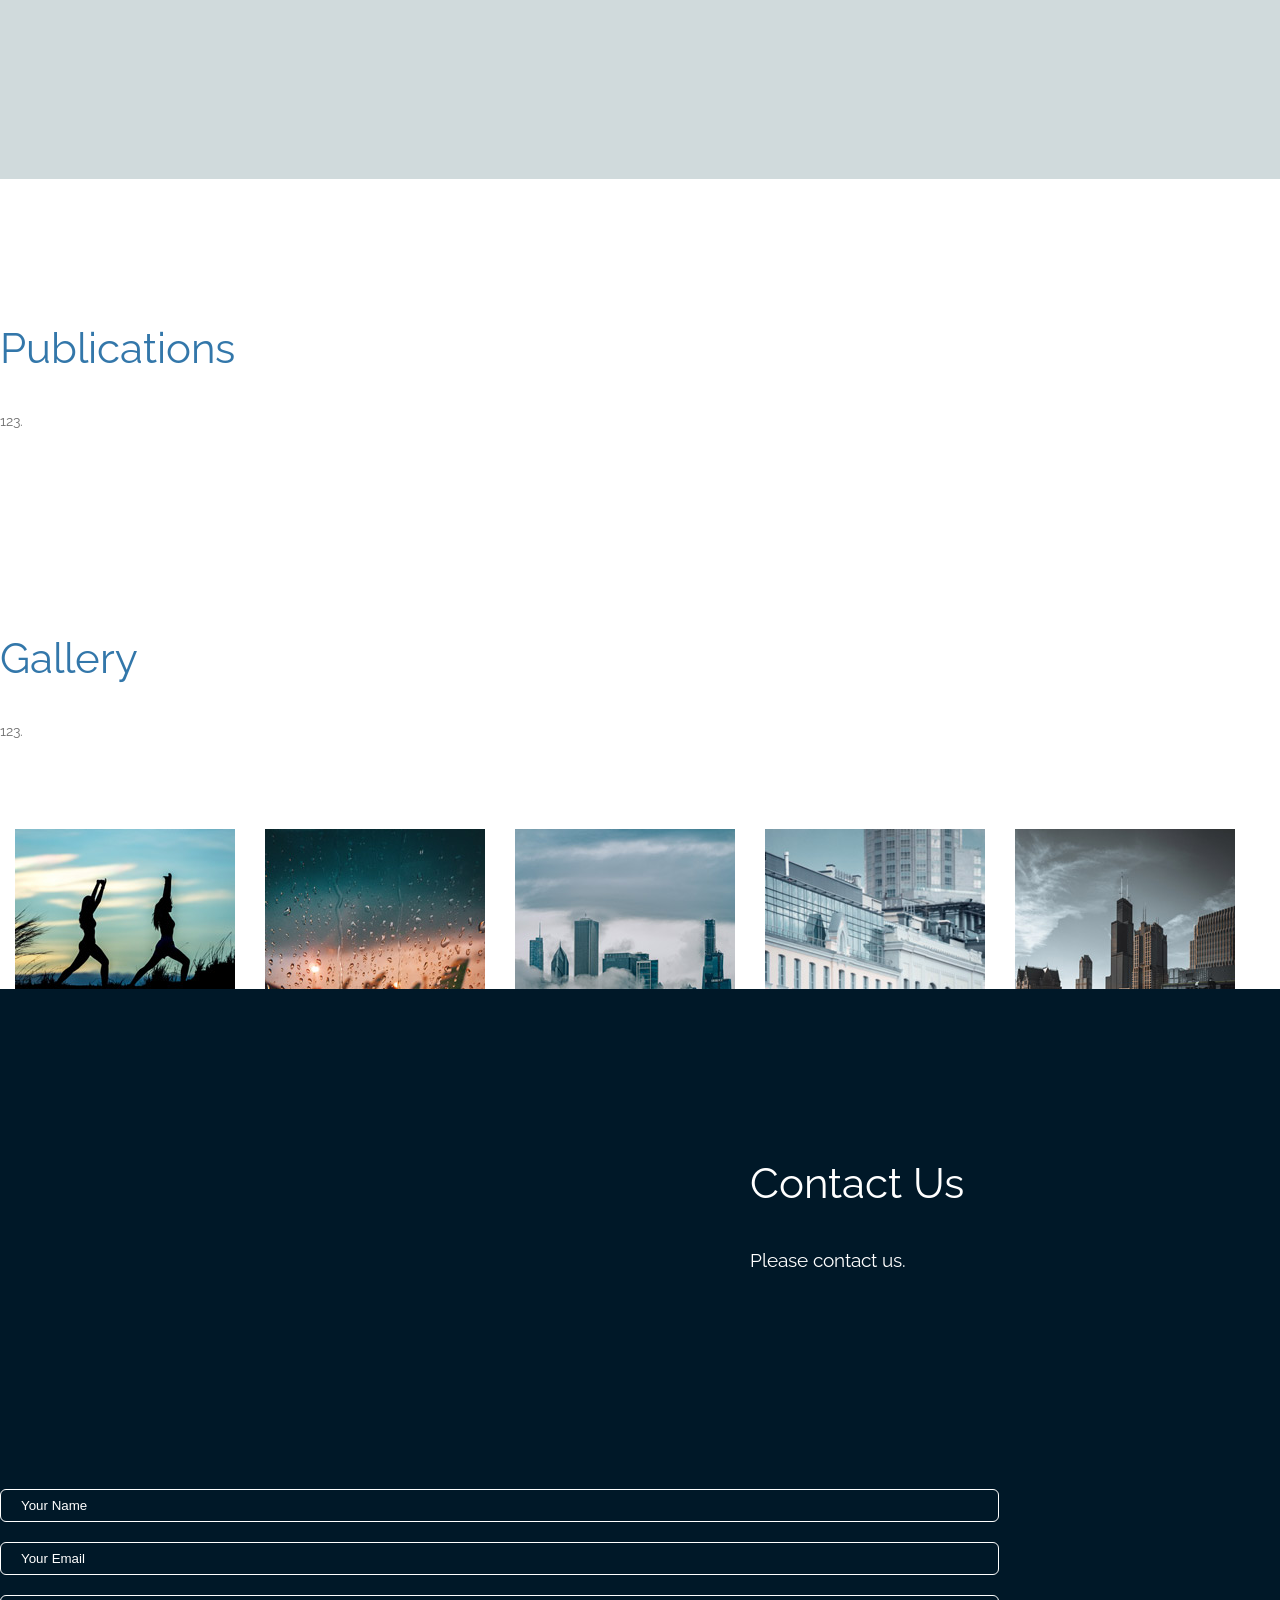
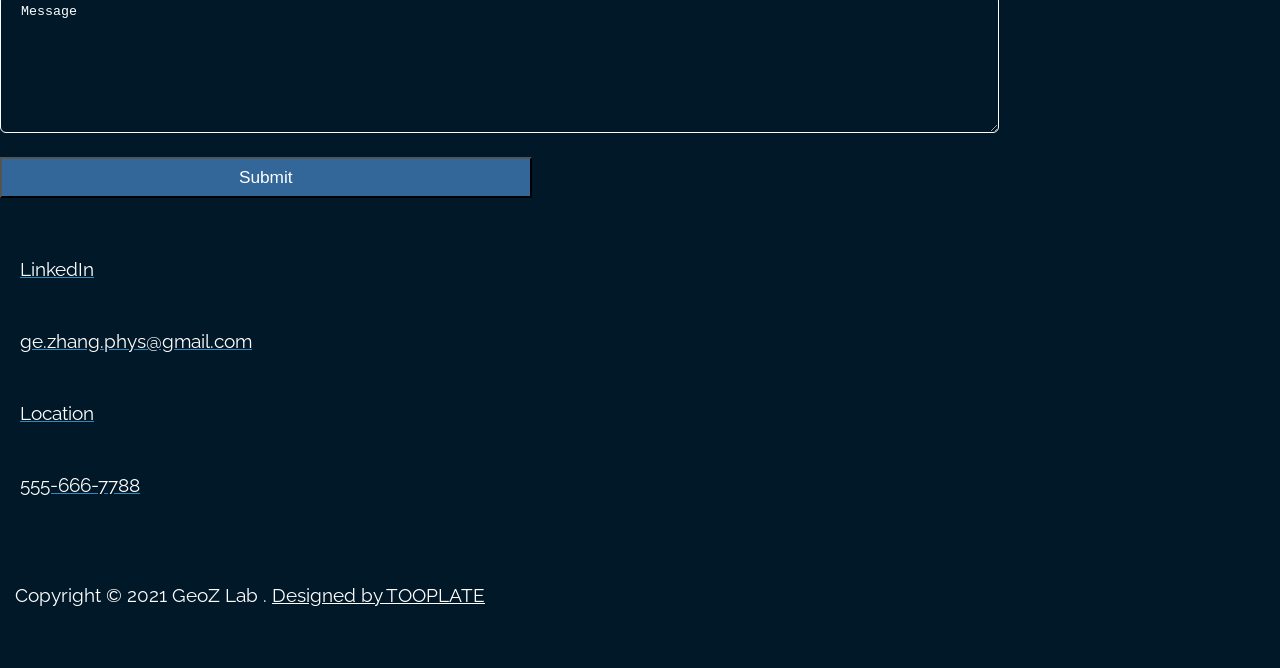
==== commit c568b287: "img" ====
--- a/index.html
+++ b/index.html
@@ -154,15 +154,15 @@
           <div class="col-lg-12 tm-content-box">
             <h2 class="text-white text-center mb-4 tm-section-title">People</h2>
             <p class="mx-auto tm-section-desc text-center">
-                 Main researchers.
+                 Web owner.
               </p>
             <div class="mx-auto tm-gallery-container tm-gallery-container-2">
               <div class="tm-testimonials-carousel">
 
                 <figure class="tm-testimonial-item">
-                  <img src="img/testimonial-img-03.jpg" alt="Image" class="img-fluid mx-auto">
-                  <blockquote>Nulla finibus ligula nec tortor convallis tincidunt. Interdum et malesuada fames ac ante ipsum primis in faucibus.</blockquote>
-                  <figcaption>Sandar Soft (Marketing)</figcaption>
+                  <img src="img/researcher-img-01.jpg" alt="Image" class="img-fluid mx-auto">
+                  <blockquote>....</blockquote> 
+                  <figcaption>Geo Zhang</figcaption>
                 </figure>
 
               </div>
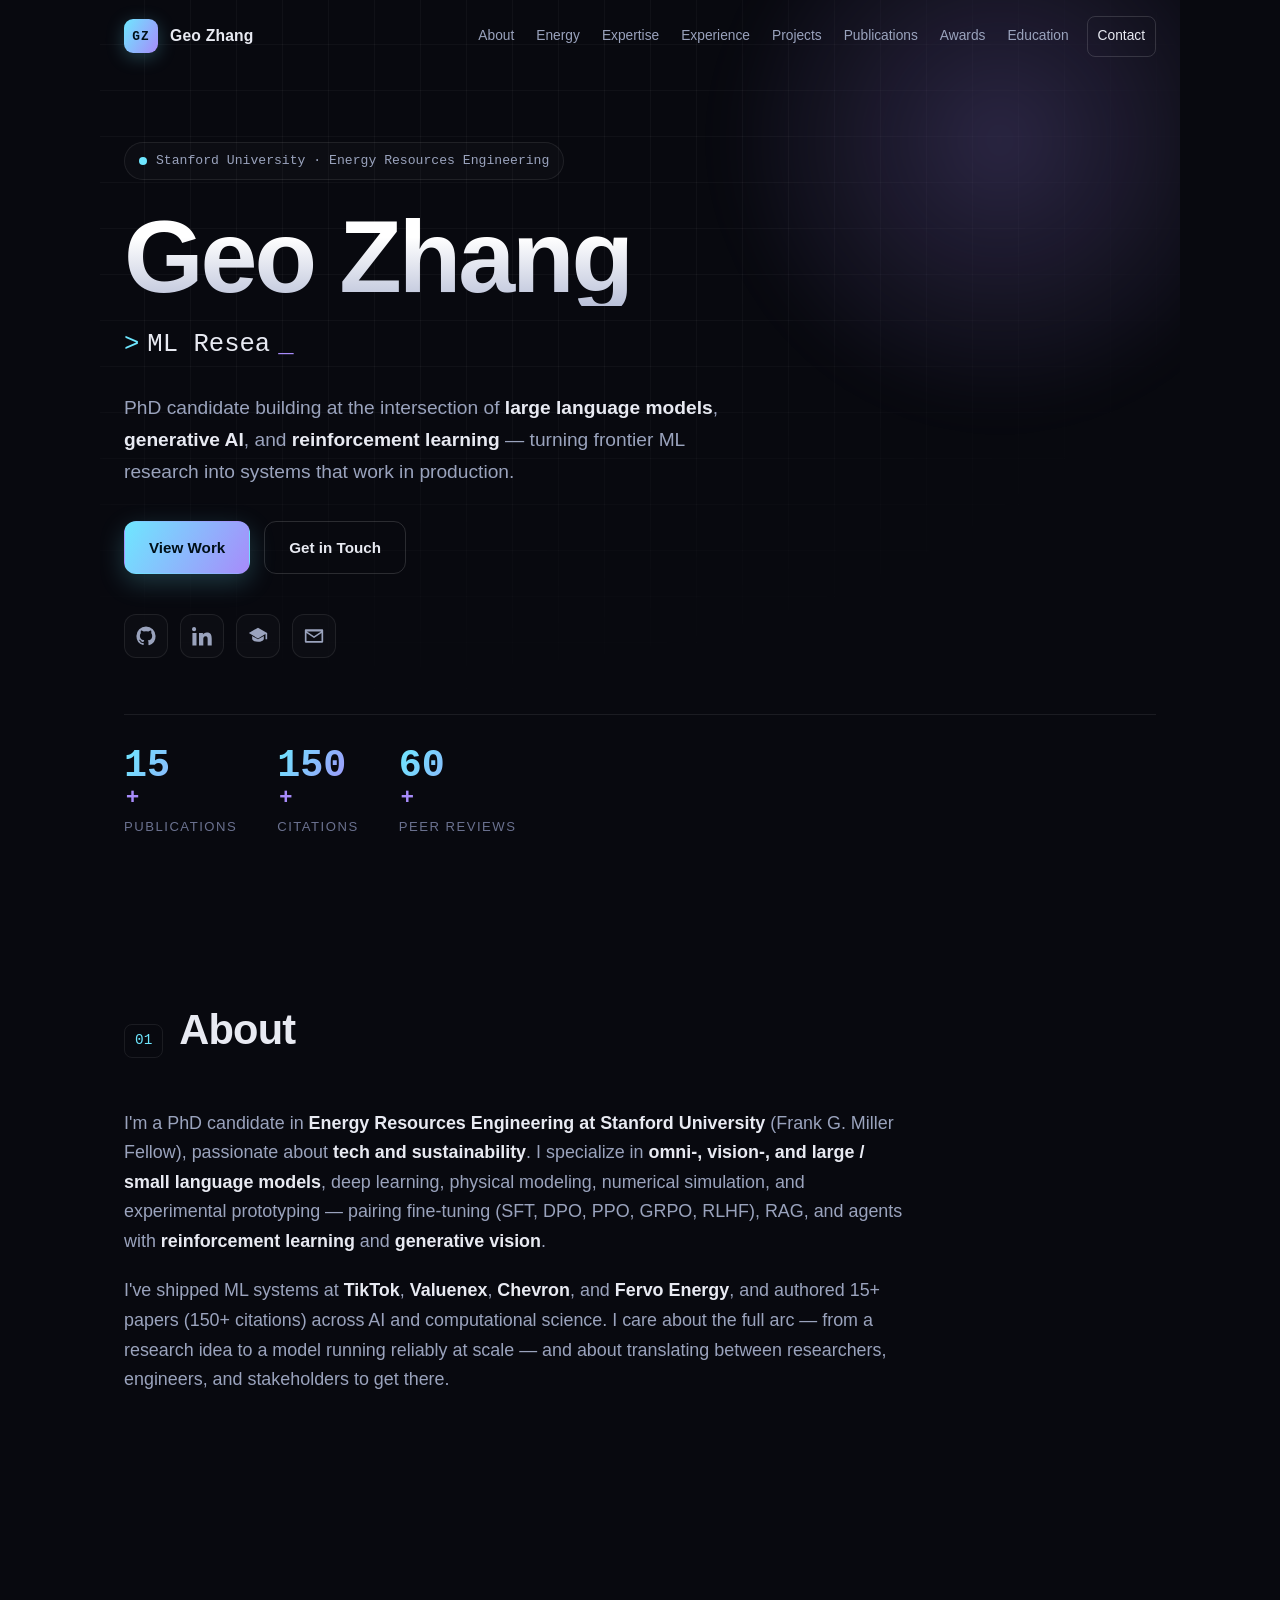
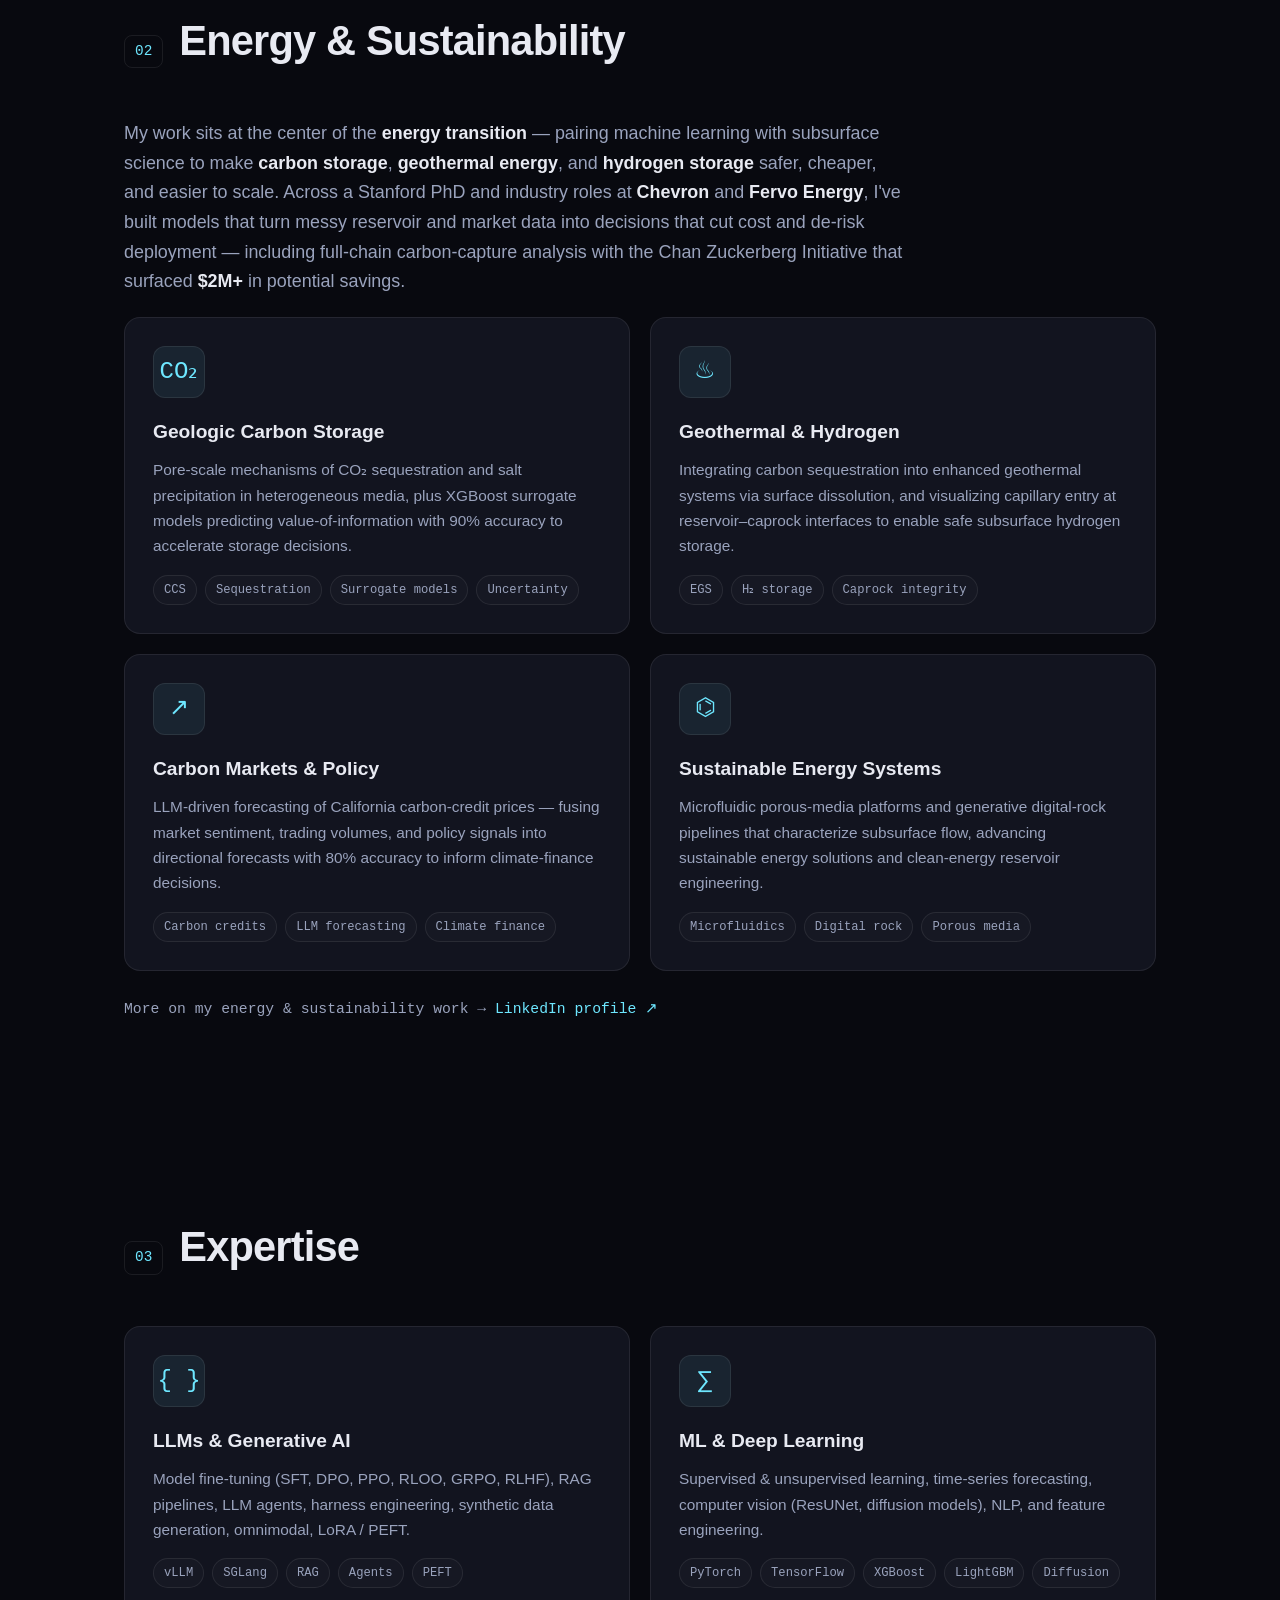
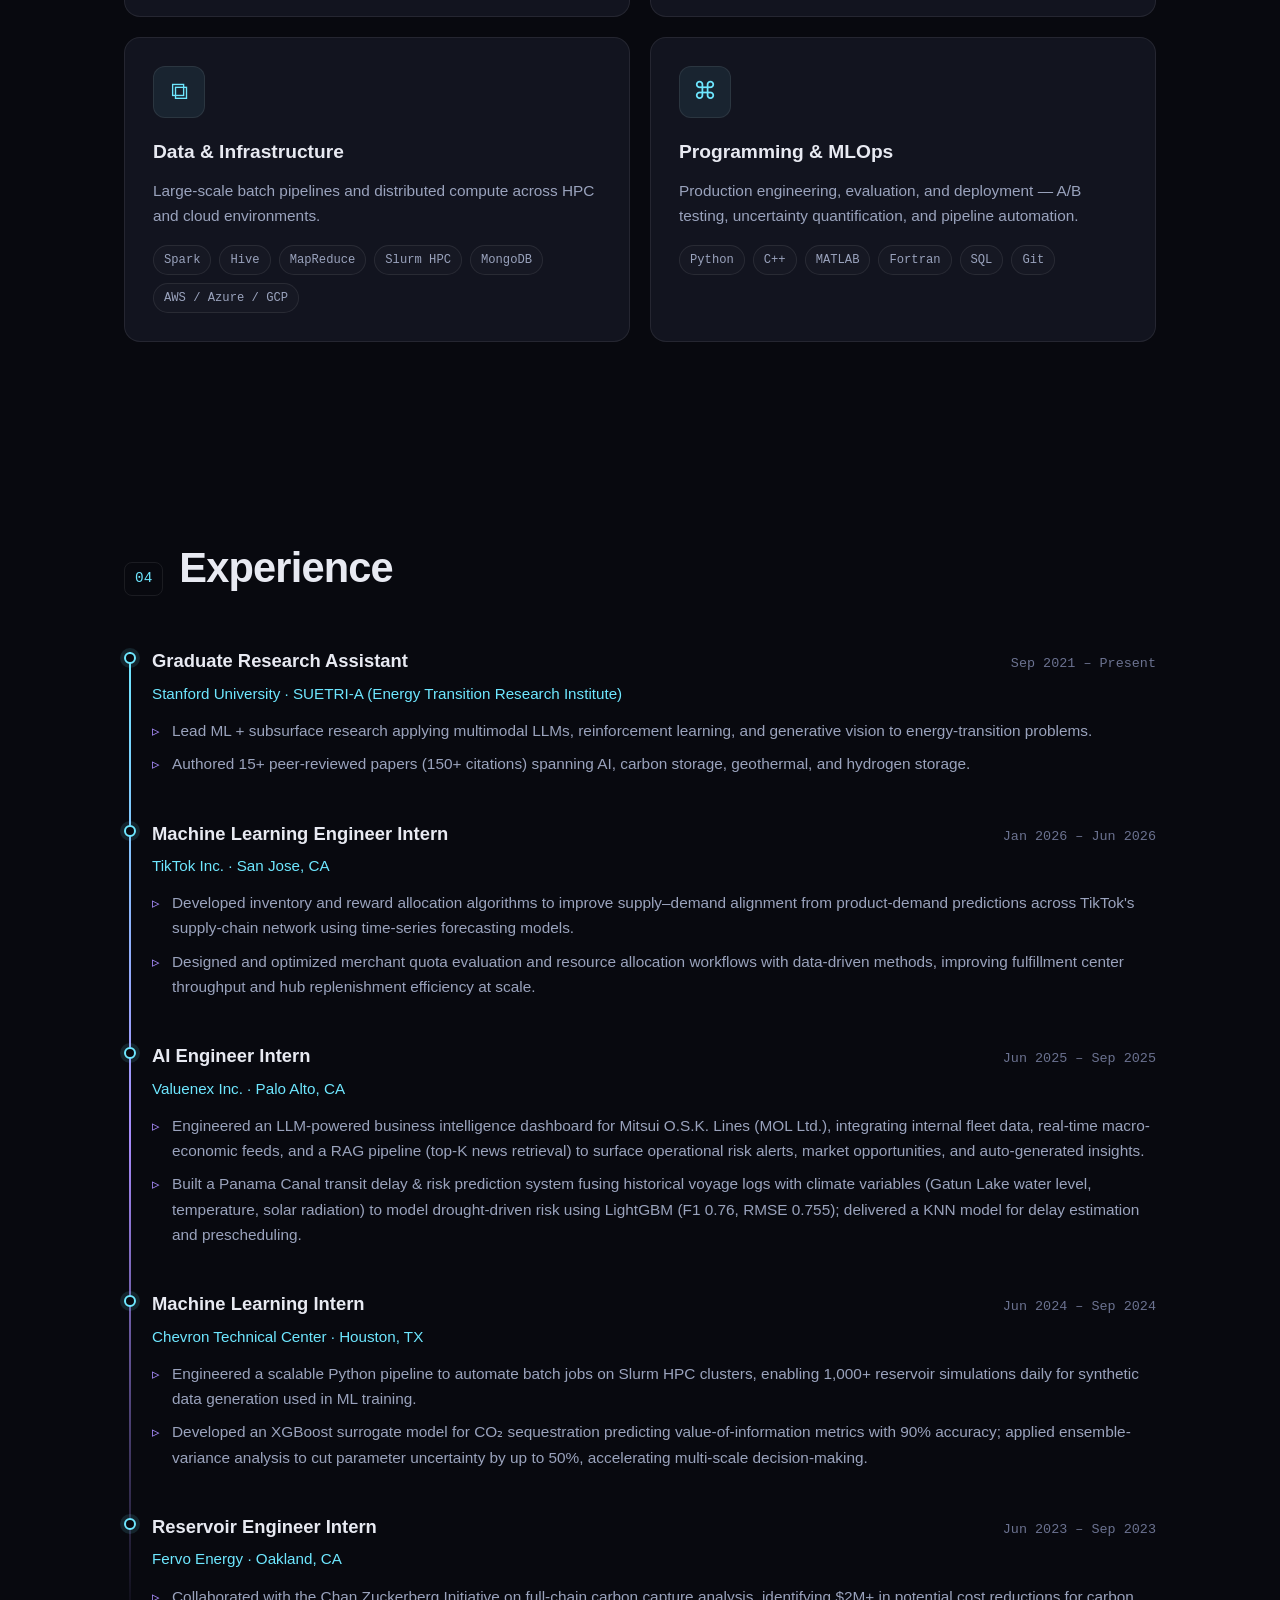
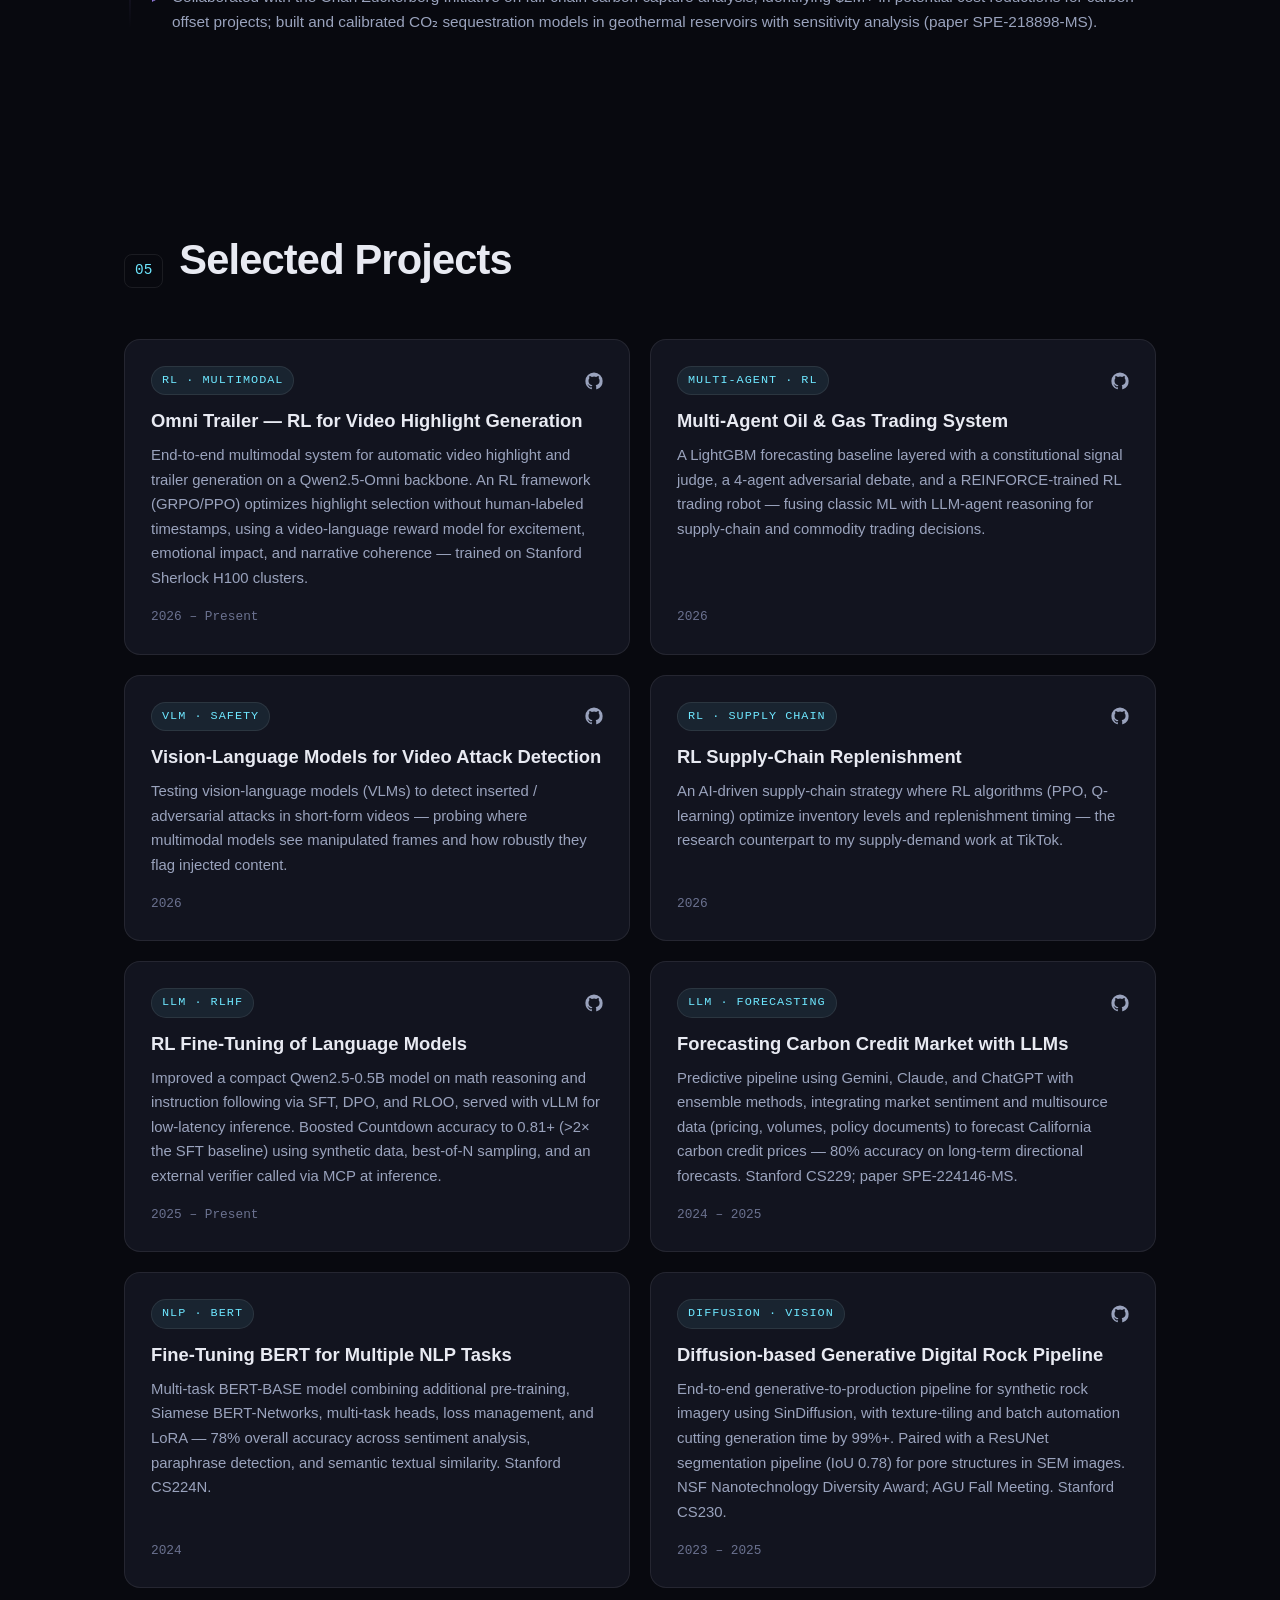
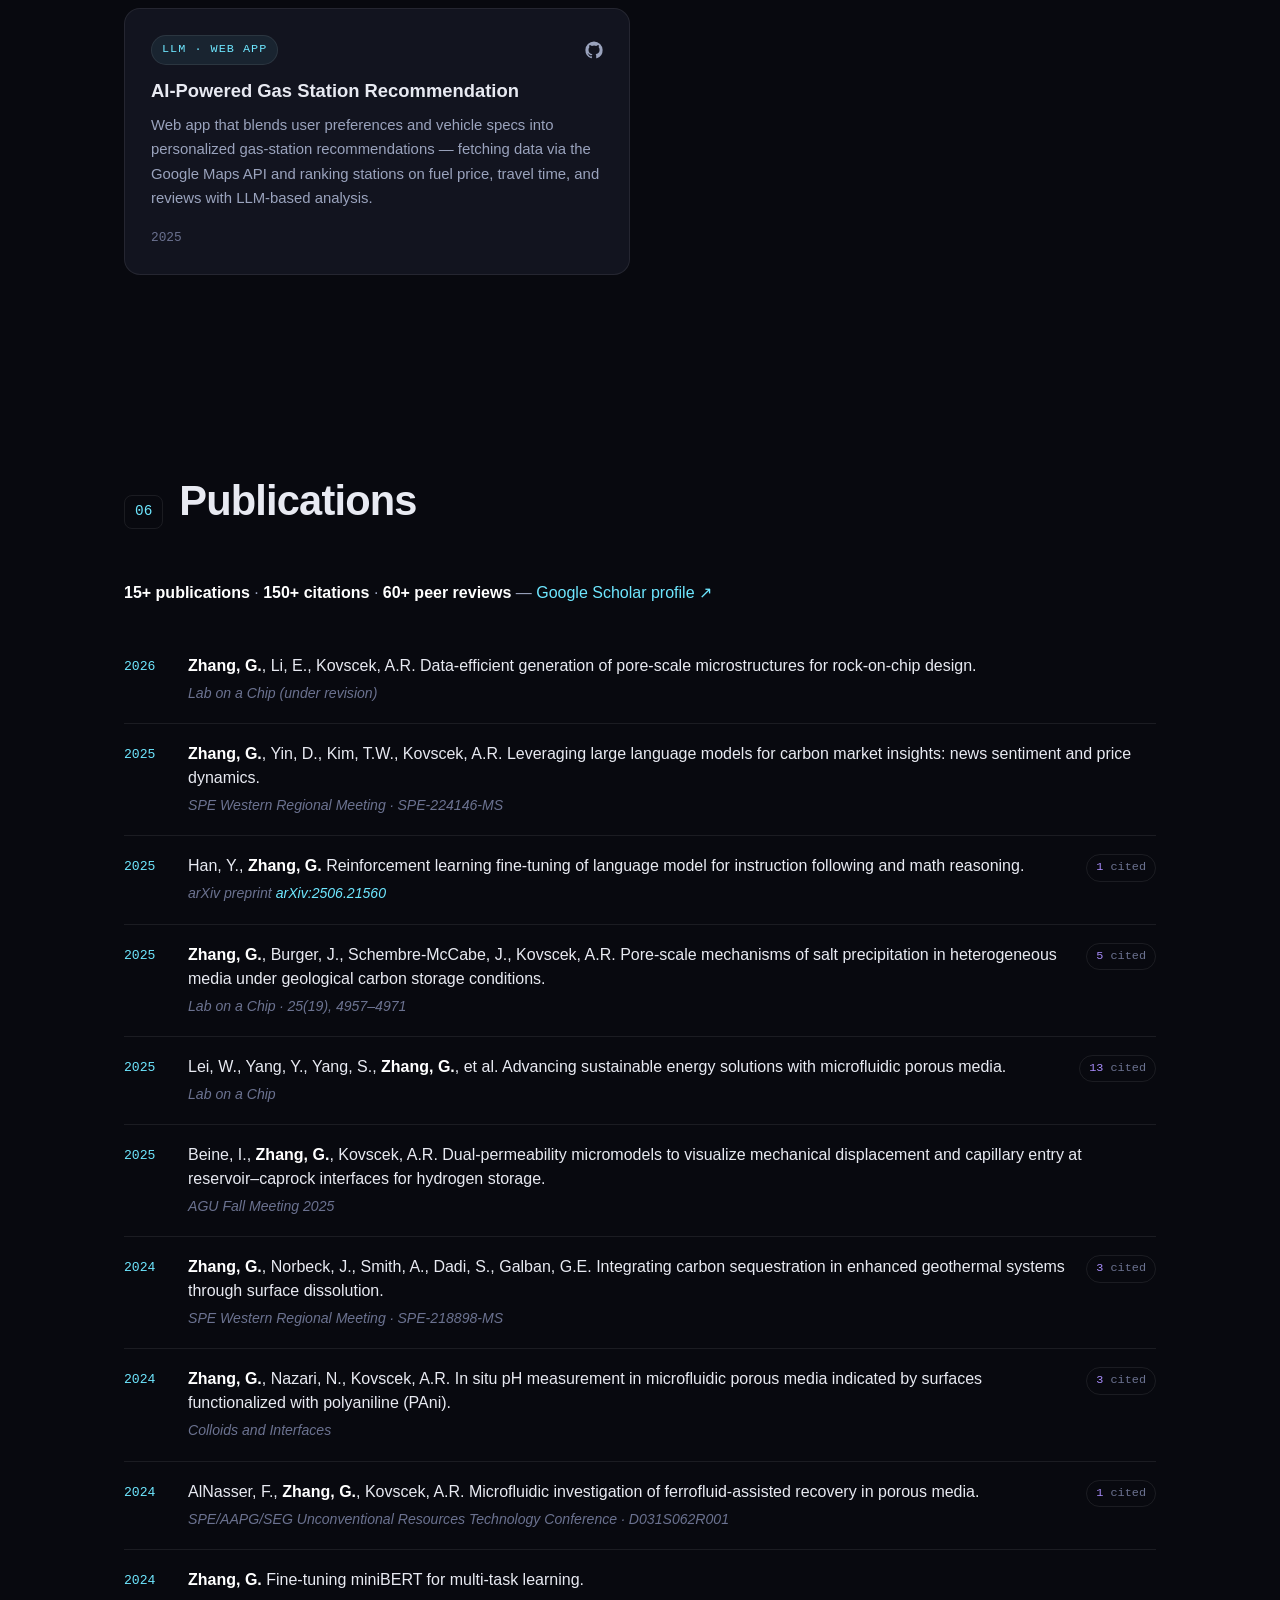
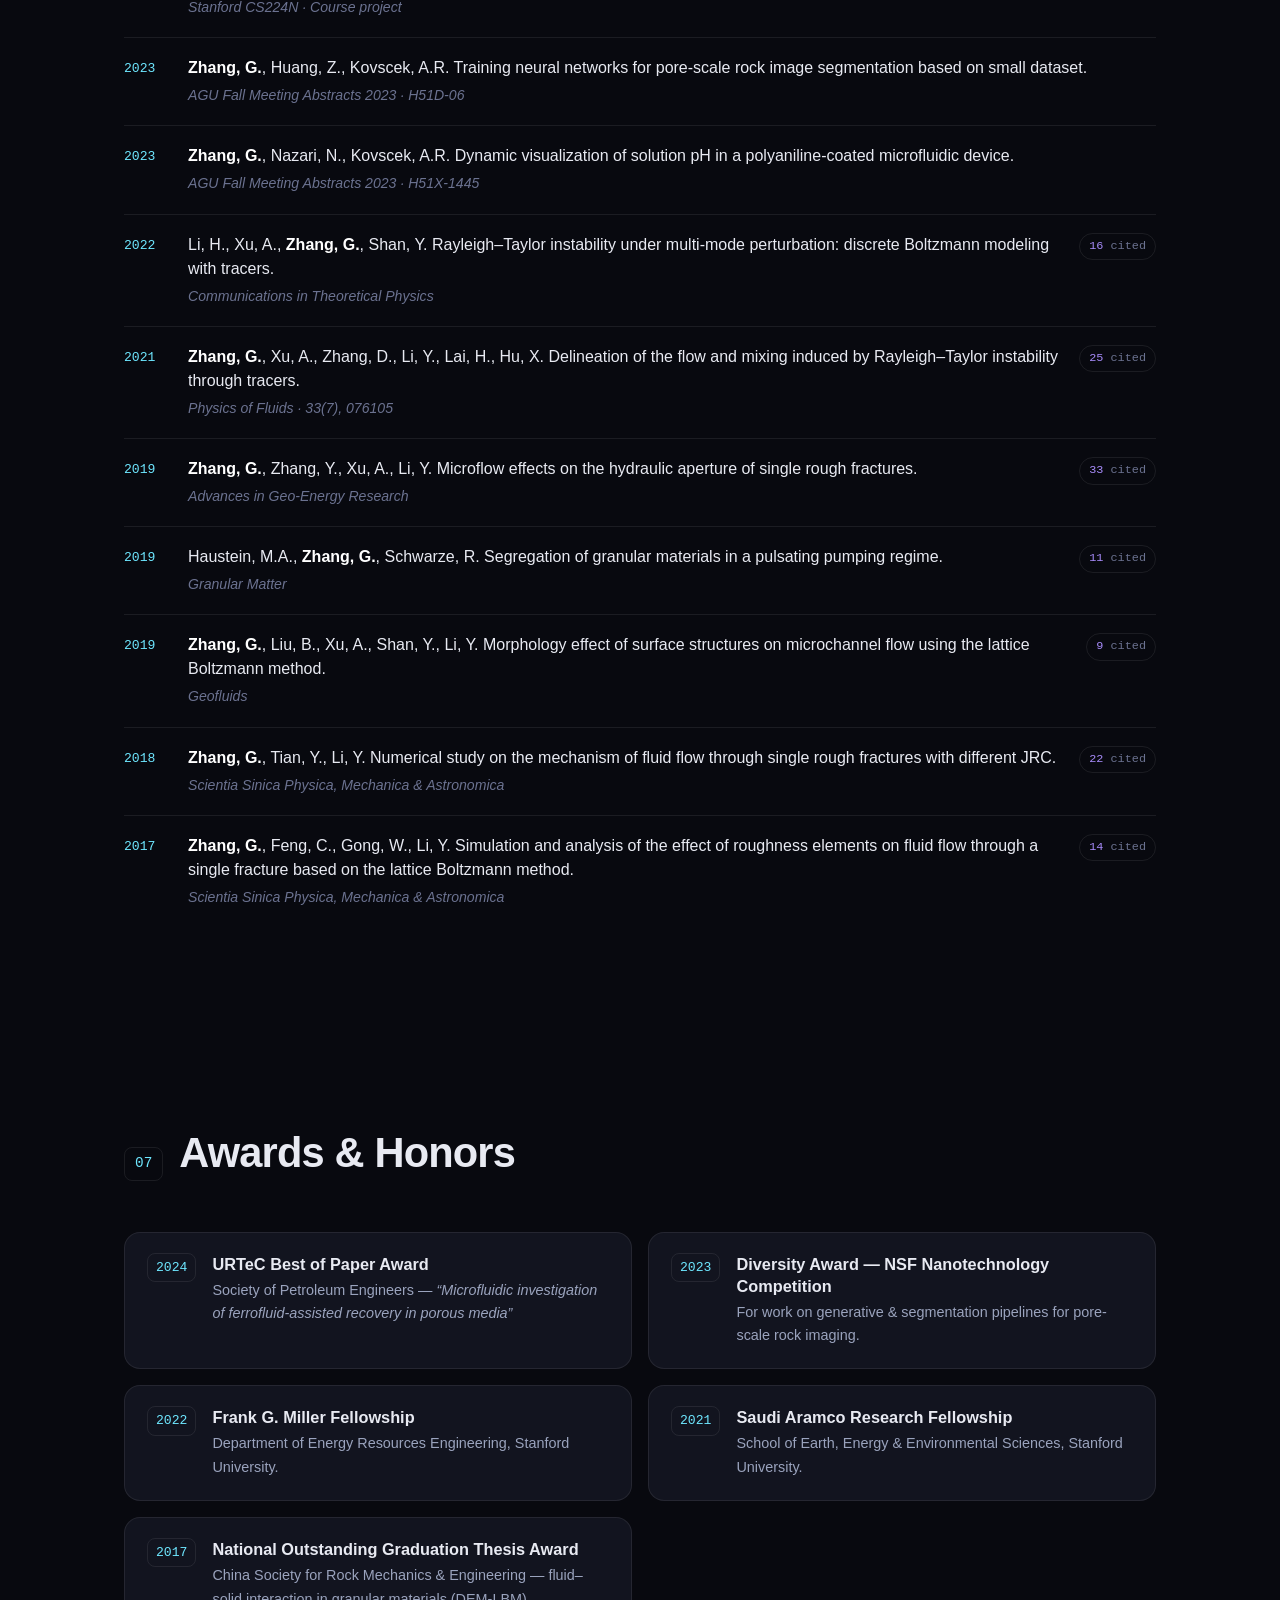
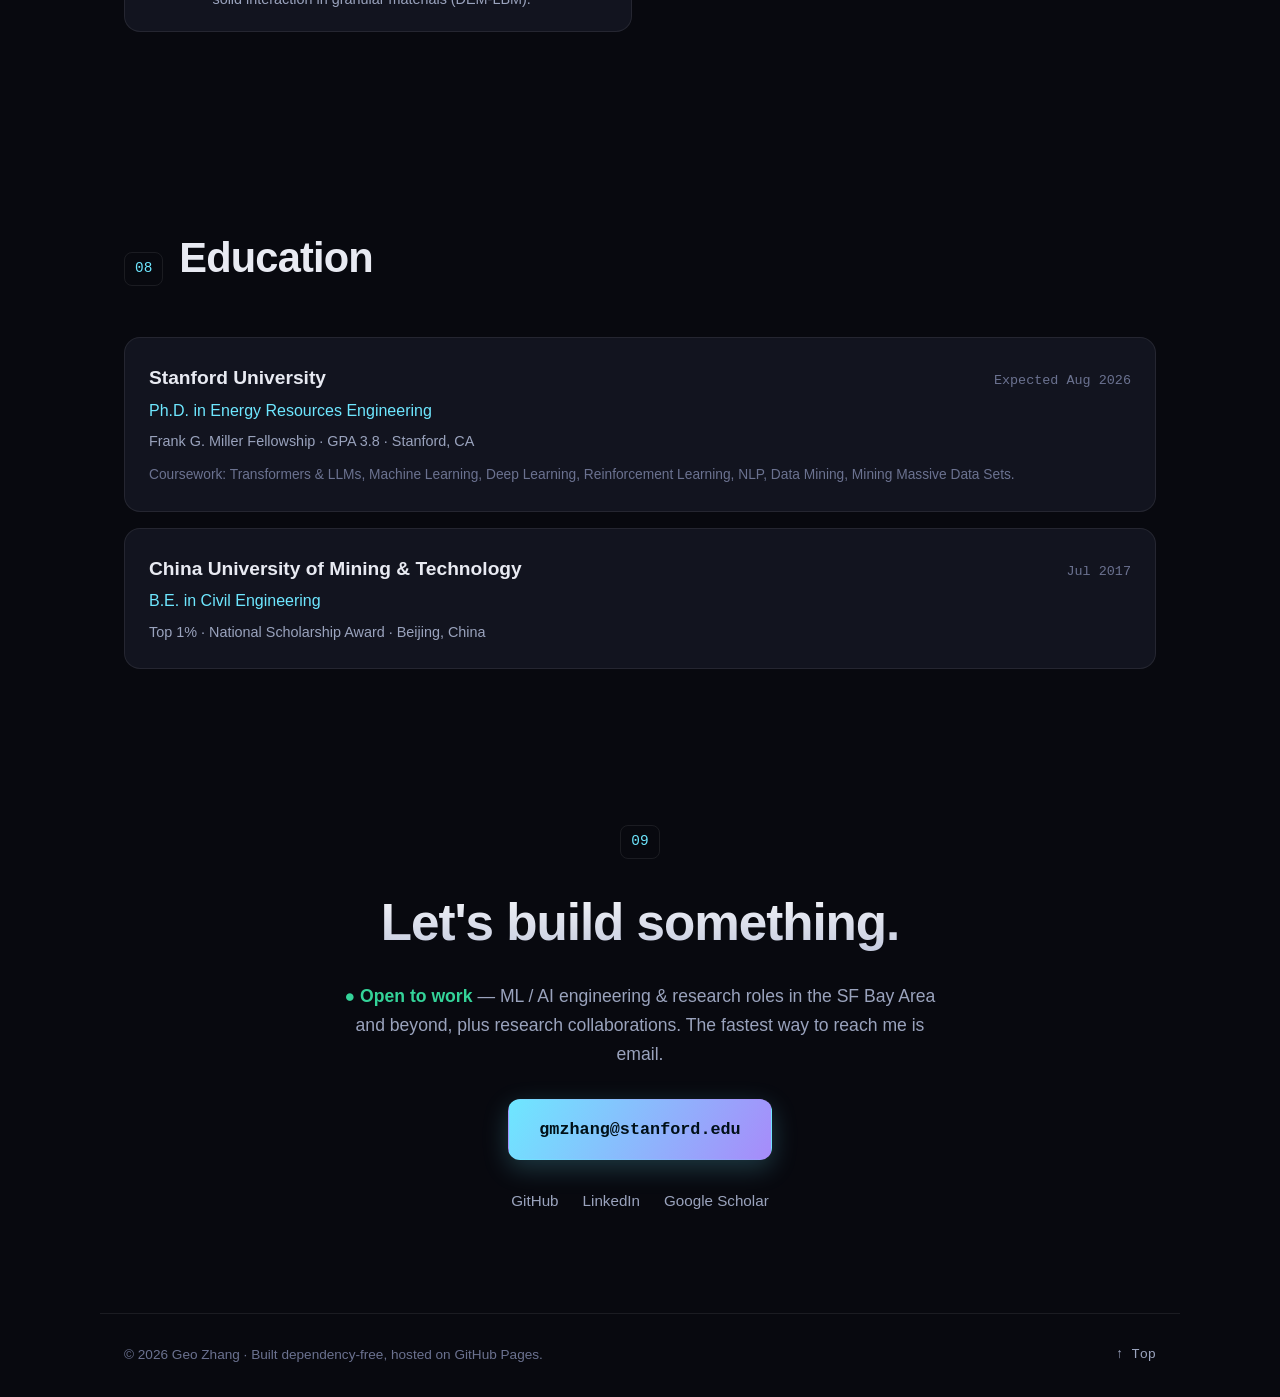
==== commit 56632065: "Rebuild site: dark, dependency-free personal portfolio Replace the Tooplate template with a hand-bui" ====
--- a/index.html
+++ b/index.html
@@ -1,538 +1,686 @@
 <!DOCTYPE html>
 <html lang="en">
-  <head>
-    <meta charset="UTF-8" />
-    <meta name="viewport" content="width=device-width, initial-scale=1.0" />
-    <meta http-equiv="X-UA-Compatible" content="ie=edge" />
-    <title>GeoZ Lab</title>
-    <link rel="stylesheet" href="fontawesome-5.5/css/all.min.css" />
-    <link rel="stylesheet" href="slick/slick.css">
-    <link rel="stylesheet" href="slick/slick-theme.css">
-    <link rel="stylesheet" href="magnific-popup/magnific-popup.css">
-    <link rel="stylesheet" href="css/bootstrap.min.css" />
-    <link rel="stylesheet" href="css/tooplate-infinite-loop.css" />
-<!--
-Tooplate 2117 Infinite Loop
-https://www.tooplate.com/view/2117-infinite-loop
--->
-
-  </head>
-  <body>    
-    <!-- Hero section -->
-    <section id="infinite" class="text-white tm-font-big tm-parallax">
-      <!-- Navigation -->
-      <nav class="navbar navbar-expand-md tm-navbar" id="tmNav">              
-        <div class="container">   
-          <div class="tm-next">
-              <a href="#infinite" class="navbar-brand">GeoZ Lab</a>
-          </div>             
-            
-          <button class="navbar-toggler" type="button" data-toggle="collapse" data-target="#navbarSupportedContent" aria-controls="navbarSupportedContent" aria-expanded="false" aria-label="Toggle navigation">
-            <i class="fas fa-bars navbar-toggler-icon"></i>
-          </button>
-          <div class="collapse navbar-collapse" id="navbarSupportedContent">
-            <ul class="navbar-nav ml-auto">
-              <li class="nav-item">
-                  <a class="nav-link tm-nav-link" href="#infinite">Home</a>
-              </li>
-              <li class="nav-item">
-                  <a class="nav-link tm-nav-link" href="#whatwedo">Interests</a>
-              </li>
-              <li class="nav-item">
-                <a class="nav-link tm-nav-link" href="#testimonials">People</a>
-              </li>
-              <li class="nav-item">
-                  <a class="nav-link tm-nav-link" href="#publications">Publications</a>
-              </li>
-              <li class="nav-item">
-                  <a class="nav-link tm-nav-link" href="#gallery">Gallery</a>
-              </li>
-              <li class="nav-item">
-                  <a class="nav-link tm-nav-link" href="#contact">Contact</a>
-              </li>                    
+<head>
+  <meta charset="UTF-8" />
+  <meta name="viewport" content="width=device-width, initial-scale=1.0" />
+  <title>Geo Zhang — ML / AI Researcher & Engineer</title>
+  <meta name="description" content="Geo Zhang — PhD candidate at Stanford working on LLMs, generative AI, reinforcement learning, and applied machine learning across research and industry." />
+  <meta name="author" content="Geo Zhang" />
+
+  <!-- Open Graph -->
+  <meta property="og:type" content="website" />
+  <meta property="og:title" content="Geo Zhang — ML / AI Researcher & Engineer" />
+  <meta property="og:description" content="Stanford PhD candidate working on LLMs, generative AI, reinforcement learning, and applied machine learning." />
+  <meta property="og:url" content="https://geoz-lab.github.io" />
+
+  <link rel="icon" type="image/svg+xml" href="favicon.svg" />
+  <link rel="stylesheet" href="styles.css" />
+</head>
+<body>
+  <a class="skip-link" href="#main">Skip to content</a>
+
+  <!-- Progress bar -->
+  <div class="scroll-progress" id="scrollProgress" aria-hidden="true"></div>
+
+  <!-- Navigation -->
+  <header class="nav" id="nav">
+    <div class="nav__inner">
+      <a href="#top" class="nav__brand" aria-label="Geo Zhang — home">
+        <span class="nav__mark">GZ</span>
+        <span class="nav__name">Geo Zhang</span>
+      </a>
+
+      <nav class="nav__links" id="navLinks" aria-label="Primary">
+        <a href="#about">About</a>
+        <a href="#energy">Energy</a>
+        <a href="#expertise">Expertise</a>
+        <a href="#experience">Experience</a>
+        <a href="#projects">Projects</a>
+        <a href="#publications">Publications</a>
+        <a href="#awards">Awards</a>
+        <a href="#education">Education</a>
+        <a href="#contact" class="nav__cta">Contact</a>
+      </nav>
+
+      <button class="nav__toggle" id="navToggle" aria-label="Toggle menu" aria-expanded="false" aria-controls="navLinks">
+        <span></span><span></span><span></span>
+      </button>
+    </div>
+  </header>
+
+  <main id="main">
+    <!-- Hero -->
+    <section class="hero" id="top">
+      <div class="hero__grid" aria-hidden="true"></div>
+      <div class="hero__glow" aria-hidden="true"></div>
+
+      <div class="hero__content">
+        <p class="hero__eyebrow"><span class="dot"></span> Stanford University · Energy Resources Engineering</p>
+        <h1 class="hero__title">Geo&nbsp;Zhang</h1>
+        <p class="hero__role">
+          <span class="mono">&gt;</span>
+          <span class="rotator" id="rotator" aria-live="polite">ML Researcher</span>
+          <span class="cursor" aria-hidden="true">_</span>
+        </p>
+        <p class="hero__lede">
+          PhD candidate building at the intersection of <strong>large language models</strong>,
+          <strong>generative AI</strong>, and <strong>reinforcement learning</strong> — turning
+          frontier ML research into systems that work in production.
+        </p>
+
+        <div class="hero__actions">
+          <a href="#projects" class="btn btn--primary">View Work</a>
+          <a href="#contact" class="btn btn--ghost">Get in Touch</a>
+        </div>
+
+        <div class="hero__socials">
+          <a href="https://github.com/geoz-lab" target="_blank" rel="noopener" aria-label="GitHub" class="iconbtn" data-label="GitHub">
+            <svg viewBox="0 0 24 24" width="20" height="20" aria-hidden="true"><path fill="currentColor" d="M12 .5A11.5 11.5 0 0 0 .5 12a11.5 11.5 0 0 0 7.86 10.92c.58.1.79-.25.79-.56v-2c-3.2.7-3.88-1.37-3.88-1.37-.53-1.34-1.29-1.7-1.29-1.7-1.05-.72.08-.7.08-.7 1.16.08 1.77 1.2 1.77 1.2 1.03 1.77 2.71 1.26 3.37.96.1-.75.4-1.26.73-1.55-2.55-.29-5.24-1.28-5.24-5.69 0-1.26.45-2.29 1.19-3.09-.12-.29-.52-1.46.11-3.05 0 0 .97-.31 3.18 1.18a11 11 0 0 1 5.8 0C17.13 5.1 18.1 5.41 18.1 5.41c.63 1.59.23 2.76.11 3.05.74.8 1.19 1.83 1.19 3.09 0 4.42-2.69 5.39-5.25 5.68.41.36.78 1.06.78 2.14v3.17c0 .31.21.67.8.56A11.5 11.5 0 0 0 23.5 12 11.5 11.5 0 0 0 12 .5Z"/></svg>
+          </a>
+          <a href="https://linkedin.com/in/geozhang" target="_blank" rel="noopener" aria-label="LinkedIn" class="iconbtn" data-label="LinkedIn">
+            <svg viewBox="0 0 24 24" width="20" height="20" aria-hidden="true"><path fill="currentColor" d="M4.98 3.5A2.5 2.5 0 1 1 0 3.5a2.5 2.5 0 0 1 4.98 0ZM.5 8.25h4.9V23.5H.5V8.25Zm7.9 0h4.7v2.08h.07c.65-1.23 2.25-2.53 4.63-2.53 4.95 0 5.86 3.26 5.86 7.5v8.2h-4.9v-7.27c0-1.73-.03-3.96-2.41-3.96-2.41 0-2.78 1.88-2.78 3.83v7.4H8.4V8.25Z"/></svg>
+          </a>
+          <a href="https://scholar.google.com/citations?user=PZgIiEoAAAAJ" target="_blank" rel="noopener" aria-label="Google Scholar" class="iconbtn" data-label="Scholar">
+            <svg viewBox="0 0 24 24" width="20" height="20" aria-hidden="true"><path fill="currentColor" d="M12 2 1 8.5 12 15l9-5.32V16h2V8.5L12 2Zm-7 9.9v3.35C5 17.32 8.13 19 12 19s7-1.68 7-3.75V11.9l-7 4.14-7-4.14Z"/></svg>
+          </a>
+          <a href="mailto:gmzhang@stanford.edu" aria-label="Email" class="iconbtn" data-label="Email">
+            <svg viewBox="0 0 24 24" width="20" height="20" aria-hidden="true"><path fill="currentColor" d="M2 4h20a1 1 0 0 1 1 1v14a1 1 0 0 1-1 1H2a1 1 0 0 1-1-1V5a1 1 0 0 1 1-1Zm10 8.2 8.5-5.7H3.5L12 12.2Zm0 2.3L3 8.4V18h18V8.4l-9 6.1Z"/></svg>
+          </a>
+        </div>
+      </div>
+
+      <ul class="hero__stats" aria-label="Highlights">
+        <li><span class="num" data-count="15">0</span><span class="plus">+</span><span class="lbl">Publications</span></li>
+        <li><span class="num" data-count="150">0</span><span class="plus">+</span><span class="lbl">Citations</span></li>
+        <li><span class="num" data-count="60">0</span><span class="plus">+</span><span class="lbl">Peer Reviews</span></li>
+      </ul>
+    </section>
+
+    <!-- About -->
+    <section class="section" id="about">
+      <div class="section__head reveal">
+        <span class="section__index">01</span>
+        <h2 class="section__title">About</h2>
+      </div>
+      <div class="about reveal">
+        <p>
+          I'm a PhD candidate in <strong>Energy Resources Engineering at Stanford University</strong>
+          (Frank G. Miller Fellow), passionate about <strong>tech and sustainability</strong>. I
+          specialize in <strong>omni-, vision-, and large / small language models</strong>, deep
+          learning, physical modeling, numerical simulation, and experimental prototyping — pairing
+          fine-tuning (SFT, DPO, PPO, GRPO, RLHF), RAG, and agents with
+          <strong>reinforcement learning</strong> and <strong>generative vision</strong>.
+        </p>
+        <p>
+          I've shipped ML systems at <strong>TikTok</strong>, <strong>Valuenex</strong>,
+          <strong>Chevron</strong>, and <strong>Fervo Energy</strong>, and authored 15+ papers
+          (150+ citations) across AI and computational science. I care about the full arc — from a
+          research idea to a model running reliably at scale — and about translating between
+          researchers, engineers, and stakeholders to get there.
+        </p>
+      </div>
+    </section>
+
+    <!-- Energy & Sustainability -->
+    <section class="section" id="energy">
+      <div class="section__head reveal">
+        <span class="section__index">02</span>
+        <h2 class="section__title">Energy &amp; Sustainability</h2>
+      </div>
+
+      <div class="about reveal">
+        <p>
+          My work sits at the center of the <strong>energy transition</strong> — pairing machine
+          learning with subsurface science to make <strong>carbon storage</strong>,
+          <strong>geothermal energy</strong>, and <strong>hydrogen storage</strong> safer, cheaper,
+          and easier to scale. Across a Stanford PhD and industry roles at
+          <strong>Chevron</strong> and <strong>Fervo Energy</strong>, I've built models that turn
+          messy reservoir and market data into decisions that cut cost and de-risk deployment —
+          including full-chain carbon-capture analysis with the Chan Zuckerberg Initiative that
+          surfaced <strong>$2M+</strong> in potential savings.
+        </p>
+      </div>
+
+      <div class="cards">
+        <article class="card reveal">
+          <div class="card__glyph mono">CO₂</div>
+          <h3>Geologic Carbon Storage</h3>
+          <p>Pore-scale mechanisms of CO₂ sequestration and salt precipitation in heterogeneous media, plus XGBoost surrogate models predicting value-of-information with 90% accuracy to accelerate storage decisions.</p>
+          <ul class="tags">
+            <li>CCS</li><li>Sequestration</li><li>Surrogate models</li><li>Uncertainty</li>
+          </ul>
+        </article>
+
+        <article class="card reveal">
+          <div class="card__glyph mono">♨</div>
+          <h3>Geothermal &amp; Hydrogen</h3>
+          <p>Integrating carbon sequestration into enhanced geothermal systems via surface dissolution, and visualizing capillary entry at reservoir–caprock interfaces to enable safe subsurface hydrogen storage.</p>
+          <ul class="tags">
+            <li>EGS</li><li>H₂ storage</li><li>Caprock integrity</li>
+          </ul>
+        </article>
+
+        <article class="card reveal">
+          <div class="card__glyph mono">↗</div>
+          <h3>Carbon Markets &amp; Policy</h3>
+          <p>LLM-driven forecasting of California carbon-credit prices — fusing market sentiment, trading volumes, and policy signals into directional forecasts with 80% accuracy to inform climate-finance decisions.</p>
+          <ul class="tags">
+            <li>Carbon credits</li><li>LLM forecasting</li><li>Climate finance</li>
+          </ul>
+        </article>
+
+        <article class="card reveal">
+          <div class="card__glyph mono">⌬</div>
+          <h3>Sustainable Energy Systems</h3>
+          <p>Microfluidic porous-media platforms and generative digital-rock pipelines that characterize subsurface flow, advancing sustainable energy solutions and clean-energy reservoir engineering.</p>
+          <ul class="tags">
+            <li>Microfluidics</li><li>Digital rock</li><li>Porous media</li>
+          </ul>
+        </article>
+      </div>
+
+      <p class="energy__link reveal">
+        More on my energy &amp; sustainability work →
+        <a href="https://www.linkedin.com/in/geozhang/" target="_blank" rel="noopener">LinkedIn profile ↗</a>
+      </p>
+    </section>
+
+    <!-- Expertise -->
+    <section class="section" id="expertise">
+      <div class="section__head reveal">
+        <span class="section__index">03</span>
+        <h2 class="section__title">Expertise</h2>
+      </div>
+      <div class="cards">
+        <article class="card reveal">
+          <div class="card__glyph mono">{ }</div>
+          <h3>LLMs &amp; Generative AI</h3>
+          <p>Model fine-tuning (SFT, DPO, PPO, RLOO, GRPO, RLHF), RAG pipelines, LLM agents, harness engineering, synthetic data generation, omnimodal, LoRA / PEFT.</p>
+          <ul class="tags">
+            <li>vLLM</li><li>SGLang</li><li>RAG</li><li>Agents</li><li>PEFT</li>
+          </ul>
+        </article>
+
+        <article class="card reveal">
+          <div class="card__glyph mono">∑</div>
+          <h3>ML &amp; Deep Learning</h3>
+          <p>Supervised &amp; unsupervised learning, time-series forecasting, computer vision (ResUNet, diffusion models), NLP, and feature engineering.</p>
+          <ul class="tags">
+            <li>PyTorch</li><li>TensorFlow</li><li>XGBoost</li><li>LightGBM</li><li>Diffusion</li>
+          </ul>
+        </article>
+
+        <article class="card reveal">
+          <div class="card__glyph mono">⧉</div>
+          <h3>Data &amp; Infrastructure</h3>
+          <p>Large-scale batch pipelines and distributed compute across HPC and cloud environments.</p>
+          <ul class="tags">
+            <li>Spark</li><li>Hive</li><li>MapReduce</li><li>Slurm HPC</li><li>MongoDB</li><li>AWS / Azure / GCP</li>
+          </ul>
+        </article>
+
+        <article class="card reveal">
+          <div class="card__glyph mono">⌘</div>
+          <h3>Programming &amp; MLOps</h3>
+          <p>Production engineering, evaluation, and deployment — A/B testing, uncertainty quantification, and pipeline automation.</p>
+          <ul class="tags">
+            <li>Python</li><li>C++</li><li>MATLAB</li><li>Fortran</li><li>SQL</li><li>Git</li>
+          </ul>
+        </article>
+      </div>
+    </section>
+
+    <!-- Experience -->
+    <section class="section" id="experience">
+      <div class="section__head reveal">
+        <span class="section__index">04</span>
+        <h2 class="section__title">Experience</h2>
+      </div>
+      <ol class="timeline">
+        <li class="timeline__item reveal">
+          <div class="timeline__dot" aria-hidden="true"></div>
+          <div class="timeline__body">
+            <div class="timeline__top">
+              <h3>Graduate Research Assistant</h3>
+              <span class="timeline__date mono">Sep 2021 – Present</span>
+            </div>
+            <p class="timeline__org">Stanford University · SUETRI-A (Energy Transition Research Institute)</p>
+            <ul>
+              <li>Lead ML + subsurface research applying multimodal LLMs, reinforcement learning, and generative vision to energy-transition problems.</li>
+              <li>Authored 15+ peer-reviewed papers (150+ citations) spanning AI, carbon storage, geothermal, and hydrogen storage.</li>
             </ul>
-          </div>        
+          </div>
+        </li>
+
+        <li class="timeline__item reveal">
+          <div class="timeline__dot" aria-hidden="true"></div>
+          <div class="timeline__body">
+            <div class="timeline__top">
+              <h3>Machine Learning Engineer Intern</h3>
+              <span class="timeline__date mono">Jan 2026 – Jun 2026</span>
+            </div>
+            <p class="timeline__org">TikTok Inc. · San Jose, CA</p>
+            <ul>
+              <li>Developed inventory and reward allocation algorithms to improve supply–demand alignment from product-demand predictions across TikTok's supply-chain network using time-series forecasting models.</li>
+              <li>Designed and optimized merchant quota evaluation and resource allocation workflows with data-driven methods, improving fulfillment center throughput and hub replenishment efficiency at scale.</li>
+            </ul>
+          </div>
+        </li>
+
+        <li class="timeline__item reveal">
+          <div class="timeline__dot" aria-hidden="true"></div>
+          <div class="timeline__body">
+            <div class="timeline__top">
+              <h3>AI Engineer Intern</h3>
+              <span class="timeline__date mono">Jun 2025 – Sep 2025</span>
+            </div>
+            <p class="timeline__org">Valuenex Inc. · Palo Alto, CA</p>
+            <ul>
+              <li>Engineered an LLM-powered business intelligence dashboard for Mitsui O.S.K. Lines (MOL Ltd.), integrating internal fleet data, real-time macro-economic feeds, and a RAG pipeline (top-K news retrieval) to surface operational risk alerts, market opportunities, and auto-generated insights.</li>
+              <li>Built a Panama Canal transit delay &amp; risk prediction system fusing historical voyage logs with climate variables (Gatun Lake water level, temperature, solar radiation) to model drought-driven risk using LightGBM (F1 0.76, RMSE 0.755); delivered a KNN model for delay estimation and prescheduling.</li>
+            </ul>
+          </div>
+        </li>
+
+        <li class="timeline__item reveal">
+          <div class="timeline__dot" aria-hidden="true"></div>
+          <div class="timeline__body">
+            <div class="timeline__top">
+              <h3>Machine Learning Intern</h3>
+              <span class="timeline__date mono">Jun 2024 – Sep 2024</span>
+            </div>
+            <p class="timeline__org">Chevron Technical Center · Houston, TX</p>
+            <ul>
+              <li>Engineered a scalable Python pipeline to automate batch jobs on Slurm HPC clusters, enabling 1,000+ reservoir simulations daily for synthetic data generation used in ML training.</li>
+              <li>Developed an XGBoost surrogate model for CO₂ sequestration predicting value-of-information metrics with 90% accuracy; applied ensemble-variance analysis to cut parameter uncertainty by up to 50%, accelerating multi-scale decision-making.</li>
+            </ul>
+          </div>
+        </li>
+
+        <li class="timeline__item reveal">
+          <div class="timeline__dot" aria-hidden="true"></div>
+          <div class="timeline__body">
+            <div class="timeline__top">
+              <h3>Reservoir Engineer Intern</h3>
+              <span class="timeline__date mono">Jun 2023 – Sep 2023</span>
+            </div>
+            <p class="timeline__org">Fervo Energy · Oakland, CA</p>
+            <ul>
+              <li>Collaborated with the Chan Zuckerberg Initiative on full-chain carbon capture analysis, identifying $2M+ in potential cost reductions for carbon offset projects; built and calibrated CO₂ sequestration models in geothermal reservoirs with sensitivity analysis (paper SPE-218898-MS).</li>
+            </ul>
+          </div>
+        </li>
+      </ol>
+    </section>
+
+    <!-- Projects -->
+    <section class="section" id="projects">
+      <div class="section__head reveal">
+        <span class="section__index">05</span>
+        <h2 class="section__title">Selected Projects</h2>
+      </div>
+      <div class="projects">
+        <article class="project reveal">
+          <div class="project__top">
+            <span class="project__tag mono">RL · Multimodal</span>
+            <a href="https://github.com/geoz-lab/Omni_Trailer_Pick_the_Video_Highlight" target="_blank" rel="noopener" class="project__repo" aria-label="View repository">
+              <svg viewBox="0 0 24 24" width="18" height="18" aria-hidden="true"><path fill="currentColor" d="M12 .5A11.5 11.5 0 0 0 .5 12a11.5 11.5 0 0 0 7.86 10.92c.58.1.79-.25.79-.56v-2c-3.2.7-3.88-1.37-3.88-1.37-.53-1.34-1.29-1.7-1.29-1.7-1.05-.72.08-.7.08-.7 1.16.08 1.77 1.2 1.77 1.2 1.03 1.77 2.71 1.26 3.37.96.1-.75.4-1.26.73-1.55-2.55-.29-5.24-1.28-5.24-5.69 0-1.26.45-2.29 1.19-3.09-.12-.29-.52-1.46.11-3.05 0 0 .97-.31 3.18 1.18a11 11 0 0 1 5.8 0C17.13 5.1 18.1 5.41 18.1 5.41c.63 1.59.23 2.76.11 3.05.74.8 1.19 1.83 1.19 3.09 0 4.42-2.69 5.39-5.25 5.68.41.36.78 1.06.78 2.14v3.17c0 .31.21.67.8.56A11.5 11.5 0 0 0 23.5 12 11.5 11.5 0 0 0 12 .5Z"/></svg>
+            </a>
+          </div>
+          <h3>Omni Trailer — RL for Video Highlight Generation</h3>
+          <p>End-to-end multimodal system for automatic video highlight and trailer generation on a Qwen2.5-Omni backbone. An RL framework (GRPO/PPO) optimizes highlight selection without human-labeled timestamps, using a video-language reward model for excitement, emotional impact, and narrative coherence — trained on Stanford Sherlock H100 clusters.</p>
+          <span class="project__date mono">2026 – Present</span>
+        </article>
+
+        <article class="project reveal">
+          <div class="project__top">
+            <span class="project__tag mono">Multi-Agent · RL</span>
+            <a href="https://github.com/geoz-lab/oil-gas-trade" target="_blank" rel="noopener" class="project__repo" aria-label="View repository">
+              <svg viewBox="0 0 24 24" width="18" height="18" aria-hidden="true"><path fill="currentColor" d="M12 .5A11.5 11.5 0 0 0 .5 12a11.5 11.5 0 0 0 7.86 10.92c.58.1.79-.25.79-.56v-2c-3.2.7-3.88-1.37-3.88-1.37-.53-1.34-1.29-1.7-1.29-1.7-1.05-.72.08-.7.08-.7 1.16.08 1.77 1.2 1.77 1.2 1.03 1.77 2.71 1.26 3.37.96.1-.75.4-1.26.73-1.55-2.55-.29-5.24-1.28-5.24-5.69 0-1.26.45-2.29 1.19-3.09-.12-.29-.52-1.46.11-3.05 0 0 .97-.31 3.18 1.18a11 11 0 0 1 5.8 0C17.13 5.1 18.1 5.41 18.1 5.41c.63 1.59.23 2.76.11 3.05.74.8 1.19 1.83 1.19 3.09 0 4.42-2.69 5.39-5.25 5.68.41.36.78 1.06.78 2.14v3.17c0 .31.21.67.8.56A11.5 11.5 0 0 0 23.5 12 11.5 11.5 0 0 0 12 .5Z"/></svg>
+            </a>
+          </div>
+          <h3>Multi-Agent Oil &amp; Gas Trading System</h3>
+          <p>A LightGBM forecasting baseline layered with a constitutional signal judge, a 4-agent adversarial debate, and a REINFORCE-trained RL trading robot — fusing classic ML with LLM-agent reasoning for supply-chain and commodity trading decisions.</p>
+          <span class="project__date mono">2026</span>
+        </article>
+
+        <article class="project reveal">
+          <div class="project__top">
+            <span class="project__tag mono">VLM · Safety</span>
+            <a href="https://github.com/geoz-lab/VLM" target="_blank" rel="noopener" class="project__repo" aria-label="View repository">
+              <svg viewBox="0 0 24 24" width="18" height="18" aria-hidden="true"><path fill="currentColor" d="M12 .5A11.5 11.5 0 0 0 .5 12a11.5 11.5 0 0 0 7.86 10.92c.58.1.79-.25.79-.56v-2c-3.2.7-3.88-1.37-3.88-1.37-.53-1.34-1.29-1.7-1.29-1.7-1.05-.72.08-.7.08-.7 1.16.08 1.77 1.2 1.77 1.2 1.03 1.77 2.71 1.26 3.37.96.1-.75.4-1.26.73-1.55-2.55-.29-5.24-1.28-5.24-5.69 0-1.26.45-2.29 1.19-3.09-.12-.29-.52-1.46.11-3.05 0 0 .97-.31 3.18 1.18a11 11 0 0 1 5.8 0C17.13 5.1 18.1 5.41 18.1 5.41c.63 1.59.23 2.76.11 3.05.74.8 1.19 1.83 1.19 3.09 0 4.42-2.69 5.39-5.25 5.68.41.36.78 1.06.78 2.14v3.17c0 .31.21.67.8.56A11.5 11.5 0 0 0 23.5 12 11.5 11.5 0 0 0 12 .5Z"/></svg>
+            </a>
+          </div>
+          <h3>Vision-Language Models for Video Attack Detection</h3>
+          <p>Testing vision-language models (VLMs) to detect inserted / adversarial attacks in short-form videos — probing where multimodal models see manipulated frames and how robustly they flag injected content.</p>
+          <span class="project__date mono">2026</span>
+        </article>
+
+        <article class="project reveal">
+          <div class="project__top">
+            <span class="project__tag mono">RL · Supply Chain</span>
+            <a href="https://github.com/geoz-lab/RL_supply_chain_goods_replenishment" target="_blank" rel="noopener" class="project__repo" aria-label="View repository">
+              <svg viewBox="0 0 24 24" width="18" height="18" aria-hidden="true"><path fill="currentColor" d="M12 .5A11.5 11.5 0 0 0 .5 12a11.5 11.5 0 0 0 7.86 10.92c.58.1.79-.25.79-.56v-2c-3.2.7-3.88-1.37-3.88-1.37-.53-1.34-1.29-1.7-1.29-1.7-1.05-.72.08-.7.08-.7 1.16.08 1.77 1.2 1.77 1.2 1.03 1.77 2.71 1.26 3.37.96.1-.75.4-1.26.73-1.55-2.55-.29-5.24-1.28-5.24-5.69 0-1.26.45-2.29 1.19-3.09-.12-.29-.52-1.46.11-3.05 0 0 .97-.31 3.18 1.18a11 11 0 0 1 5.8 0C17.13 5.1 18.1 5.41 18.1 5.41c.63 1.59.23 2.76.11 3.05.74.8 1.19 1.83 1.19 3.09 0 4.42-2.69 5.39-5.25 5.68.41.36.78 1.06.78 2.14v3.17c0 .31.21.67.8.56A11.5 11.5 0 0 0 23.5 12 11.5 11.5 0 0 0 12 .5Z"/></svg>
+            </a>
+          </div>
+          <h3>RL Supply-Chain Replenishment</h3>
+          <p>An AI-driven supply-chain strategy where RL algorithms (PPO, Q-learning) optimize inventory levels and replenishment timing — the research counterpart to my supply-demand work at TikTok.</p>
+          <span class="project__date mono">2026</span>
+        </article>
+
+        <article class="project reveal">
+          <div class="project__top">
+            <span class="project__tag mono">LLM · RLHF</span>
+            <a href="https://github.com/geoz-lab/LLM-Reinforcement-Learning" target="_blank" rel="noopener" class="project__repo" aria-label="View repository">
+              <svg viewBox="0 0 24 24" width="18" height="18" aria-hidden="true"><path fill="currentColor" d="M12 .5A11.5 11.5 0 0 0 .5 12a11.5 11.5 0 0 0 7.86 10.92c.58.1.79-.25.79-.56v-2c-3.2.7-3.88-1.37-3.88-1.37-.53-1.34-1.29-1.7-1.29-1.7-1.05-.72.08-.7.08-.7 1.16.08 1.77 1.2 1.77 1.2 1.03 1.77 2.71 1.26 3.37.96.1-.75.4-1.26.73-1.55-2.55-.29-5.24-1.28-5.24-5.69 0-1.26.45-2.29 1.19-3.09-.12-.29-.52-1.46.11-3.05 0 0 .97-.31 3.18 1.18a11 11 0 0 1 5.8 0C17.13 5.1 18.1 5.41 18.1 5.41c.63 1.59.23 2.76.11 3.05.74.8 1.19 1.83 1.19 3.09 0 4.42-2.69 5.39-5.25 5.68.41.36.78 1.06.78 2.14v3.17c0 .31.21.67.8.56A11.5 11.5 0 0 0 23.5 12 11.5 11.5 0 0 0 12 .5Z"/></svg>
+            </a>
+          </div>
+          <h3>RL Fine-Tuning of Language Models</h3>
+          <p>Improved a compact Qwen2.5-0.5B model on math reasoning and instruction following via SFT, DPO, and RLOO, served with vLLM for low-latency inference. Boosted Countdown accuracy to 0.81+ (&gt;2× the SFT baseline) using synthetic data, best-of-N sampling, and an external verifier called via MCP at inference.</p>
+          <span class="project__date mono">2025 – Present</span>
+        </article>
+
+        <article class="project reveal">
+          <div class="project__top">
+            <span class="project__tag mono">LLM · Forecasting</span>
+            <a href="https://github.com/geoz-lab/Carbon_Intelligence_Using_LLMs" target="_blank" rel="noopener" class="project__repo" aria-label="View repository">
+              <svg viewBox="0 0 24 24" width="18" height="18" aria-hidden="true"><path fill="currentColor" d="M12 .5A11.5 11.5 0 0 0 .5 12a11.5 11.5 0 0 0 7.86 10.92c.58.1.79-.25.79-.56v-2c-3.2.7-3.88-1.37-3.88-1.37-.53-1.34-1.29-1.7-1.29-1.7-1.05-.72.08-.7.08-.7 1.16.08 1.77 1.2 1.77 1.2 1.03 1.77 2.71 1.26 3.37.96.1-.75.4-1.26.73-1.55-2.55-.29-5.24-1.28-5.24-5.69 0-1.26.45-2.29 1.19-3.09-.12-.29-.52-1.46.11-3.05 0 0 .97-.31 3.18 1.18a11 11 0 0 1 5.8 0C17.13 5.1 18.1 5.41 18.1 5.41c.63 1.59.23 2.76.11 3.05.74.8 1.19 1.83 1.19 3.09 0 4.42-2.69 5.39-5.25 5.68.41.36.78 1.06.78 2.14v3.17c0 .31.21.67.8.56A11.5 11.5 0 0 0 23.5 12 11.5 11.5 0 0 0 12 .5Z"/></svg>
+            </a>
+          </div>
+          <h3>Forecasting Carbon Credit Market with LLMs</h3>
+          <p>Predictive pipeline using Gemini, Claude, and ChatGPT with ensemble methods, integrating market sentiment and multisource data (pricing, volumes, policy documents) to forecast California carbon credit prices — 80% accuracy on long-term directional forecasts. Stanford CS229; paper SPE-224146-MS.</p>
+          <span class="project__date mono">2024 – 2025</span>
+        </article>
+
+        <article class="project reveal">
+          <div class="project__top">
+            <span class="project__tag mono">NLP · BERT</span>
+          </div>
+          <h3>Fine-Tuning BERT for Multiple NLP Tasks</h3>
+          <p>Multi-task BERT-BASE model combining additional pre-training, Siamese BERT-Networks, multi-task heads, loss management, and LoRA — 78% overall accuracy across sentiment analysis, paraphrase detection, and semantic textual similarity. Stanford CS224N.</p>
+          <span class="project__date mono">2024</span>
+        </article>
+
+        <article class="project reveal">
+          <div class="project__top">
+            <span class="project__tag mono">Diffusion · Vision</span>
+            <a href="https://github.com/geoz-lab/rock-gen-texture-pipeline" target="_blank" rel="noopener" class="project__repo" aria-label="View repository">
+              <svg viewBox="0 0 24 24" width="18" height="18" aria-hidden="true"><path fill="currentColor" d="M12 .5A11.5 11.5 0 0 0 .5 12a11.5 11.5 0 0 0 7.86 10.92c.58.1.79-.25.79-.56v-2c-3.2.7-3.88-1.37-3.88-1.37-.53-1.34-1.29-1.7-1.29-1.7-1.05-.72.08-.7.08-.7 1.16.08 1.77 1.2 1.77 1.2 1.03 1.77 2.71 1.26 3.37.96.1-.75.4-1.26.73-1.55-2.55-.29-5.24-1.28-5.24-5.69 0-1.26.45-2.29 1.19-3.09-.12-.29-.52-1.46.11-3.05 0 0 .97-.31 3.18 1.18a11 11 0 0 1 5.8 0C17.13 5.1 18.1 5.41 18.1 5.41c.63 1.59.23 2.76.11 3.05.74.8 1.19 1.83 1.19 3.09 0 4.42-2.69 5.39-5.25 5.68.41.36.78 1.06.78 2.14v3.17c0 .31.21.67.8.56A11.5 11.5 0 0 0 23.5 12 11.5 11.5 0 0 0 12 .5Z"/></svg>
+            </a>
+          </div>
+          <h3>Diffusion-based Generative Digital Rock Pipeline</h3>
+          <p>End-to-end generative-to-production pipeline for synthetic rock imagery using SinDiffusion, with texture-tiling and batch automation cutting generation time by 99%+. Paired with a ResUNet segmentation pipeline (IoU 0.78) for pore structures in SEM images. NSF Nanotechnology Diversity Award; AGU Fall Meeting. Stanford CS230.</p>
+          <span class="project__date mono">2023 – 2025</span>
+        </article>
+
+        <article class="project reveal">
+          <div class="project__top">
+            <span class="project__tag mono">LLM · Web App</span>
+            <a href="https://github.com/geoz-lab/gas-station-recommendation" target="_blank" rel="noopener" class="project__repo" aria-label="View repository">
+              <svg viewBox="0 0 24 24" width="18" height="18" aria-hidden="true"><path fill="currentColor" d="M12 .5A11.5 11.5 0 0 0 .5 12a11.5 11.5 0 0 0 7.86 10.92c.58.1.79-.25.79-.56v-2c-3.2.7-3.88-1.37-3.88-1.37-.53-1.34-1.29-1.7-1.29-1.7-1.05-.72.08-.7.08-.7 1.16.08 1.77 1.2 1.77 1.2 1.03 1.77 2.71 1.26 3.37.96.1-.75.4-1.26.73-1.55-2.55-.29-5.24-1.28-5.24-5.69 0-1.26.45-2.29 1.19-3.09-.12-.29-.52-1.46.11-3.05 0 0 .97-.31 3.18 1.18a11 11 0 0 1 5.8 0C17.13 5.1 18.1 5.41 18.1 5.41c.63 1.59.23 2.76.11 3.05.74.8 1.19 1.83 1.19 3.09 0 4.42-2.69 5.39-5.25 5.68.41.36.78 1.06.78 2.14v3.17c0 .31.21.67.8.56A11.5 11.5 0 0 0 23.5 12 11.5 11.5 0 0 0 12 .5Z"/></svg>
+            </a>
+          </div>
+          <h3>AI-Powered Gas Station Recommendation</h3>
+          <p>Web app that blends user preferences and vehicle specs into personalized gas-station recommendations — fetching data via the Google Maps API and ranking stations on fuel price, travel time, and reviews with LLM-based analysis.</p>
+          <span class="project__date mono">2025</span>
+        </article>
+      </div>
+    </section>
+
+    <!-- Publications -->
+    <section class="section" id="publications">
+      <div class="section__head reveal">
+        <span class="section__index">06</span>
+        <h2 class="section__title">Publications</h2>
+      </div>
+      <p class="pub__profile reveal">
+        <strong>15+ publications</strong> · <strong>150+ citations</strong> · <strong>60+ peer reviews</strong> —
+        <a href="https://scholar.google.com/citations?user=PZgIiEoAAAAJ" target="_blank" rel="noopener">Google Scholar profile ↗</a>
+      </p>
+      <ol class="pubs">
+        <li class="pub reveal">
+          <span class="pub__year mono">2026</span>
+          <div class="pub__body">
+            <p class="pub__title"><strong>Zhang, G.</strong>, Li, E., Kovscek, A.R. Data-efficient generation of pore-scale microstructures for rock-on-chip design.</p>
+            <p class="pub__venue">Lab on a Chip <em>(under revision)</em></p>
+          </div>
+        </li>
+        <li class="pub reveal">
+          <span class="pub__year mono">2025</span>
+          <div class="pub__body">
+            <p class="pub__title"><strong>Zhang, G.</strong>, Yin, D., Kim, T.W., Kovscek, A.R. Leveraging large language models for carbon market insights: news sentiment and price dynamics.</p>
+            <p class="pub__venue">SPE Western Regional Meeting · SPE-224146-MS</p>
+          </div>
+        </li>
+        <li class="pub reveal">
+          <span class="pub__year mono">2025</span>
+          <div class="pub__body">
+            <p class="pub__title">Han, Y., <strong>Zhang, G.</strong> Reinforcement learning fine-tuning of language model for instruction following and math reasoning.</p>
+            <p class="pub__venue">arXiv preprint <a href="https://arxiv.org/abs/2506.21560" target="_blank" rel="noopener">arXiv:2506.21560</a></p>
+          </div>
+          <span class="pub__cites mono" title="Citations">1</span>
+        </li>
+        <li class="pub reveal">
+          <span class="pub__year mono">2025</span>
+          <div class="pub__body">
+            <p class="pub__title"><strong>Zhang, G.</strong>, Burger, J., Schembre-McCabe, J., Kovscek, A.R. Pore-scale mechanisms of salt precipitation in heterogeneous media under geological carbon storage conditions.</p>
+            <p class="pub__venue">Lab on a Chip · 25(19), 4957–4971</p>
+          </div>
+          <span class="pub__cites mono" title="Citations">5</span>
+        </li>
+        <li class="pub reveal">
+          <span class="pub__year mono">2025</span>
+          <div class="pub__body">
+            <p class="pub__title">Lei, W., Yang, Y., Yang, S., <strong>Zhang, G.</strong>, et al. Advancing sustainable energy solutions with microfluidic porous media.</p>
+            <p class="pub__venue">Lab on a Chip</p>
+          </div>
+          <span class="pub__cites mono" title="Citations">13</span>
+        </li>
+        <li class="pub reveal">
+          <span class="pub__year mono">2025</span>
+          <div class="pub__body">
+            <p class="pub__title">Beine, I., <strong>Zhang, G.</strong>, Kovscek, A.R. Dual-permeability micromodels to visualize mechanical displacement and capillary entry at reservoir–caprock interfaces for hydrogen storage.</p>
+            <p class="pub__venue">AGU Fall Meeting 2025</p>
+          </div>
+        </li>
+        <li class="pub reveal">
+          <span class="pub__year mono">2024</span>
+          <div class="pub__body">
+            <p class="pub__title"><strong>Zhang, G.</strong>, Norbeck, J., Smith, A., Dadi, S., Galban, G.E. Integrating carbon sequestration in enhanced geothermal systems through surface dissolution.</p>
+            <p class="pub__venue">SPE Western Regional Meeting · SPE-218898-MS</p>
+          </div>
+          <span class="pub__cites mono" title="Citations">3</span>
+        </li>
+        <li class="pub reveal">
+          <span class="pub__year mono">2024</span>
+          <div class="pub__body">
+            <p class="pub__title"><strong>Zhang, G.</strong>, Nazari, N., Kovscek, A.R. In situ pH measurement in microfluidic porous media indicated by surfaces functionalized with polyaniline (PAni).</p>
+            <p class="pub__venue">Colloids and Interfaces</p>
+          </div>
+          <span class="pub__cites mono" title="Citations">3</span>
+        </li>
+        <li class="pub reveal">
+          <span class="pub__year mono">2024</span>
+          <div class="pub__body">
+            <p class="pub__title">AlNasser, F., <strong>Zhang, G.</strong>, Kovscek, A.R. Microfluidic investigation of ferrofluid-assisted recovery in porous media.</p>
+            <p class="pub__venue">SPE/AAPG/SEG Unconventional Resources Technology Conference · D031S062R001</p>
+          </div>
+          <span class="pub__cites mono" title="Citations">1</span>
+        </li>
+        <li class="pub reveal">
+          <span class="pub__year mono">2024</span>
+          <div class="pub__body">
+            <p class="pub__title"><strong>Zhang, G.</strong> Fine-tuning miniBERT for multi-task learning.</p>
+            <p class="pub__venue">Stanford CS224N · Course project</p>
+          </div>
+        </li>
+        <li class="pub reveal">
+          <span class="pub__year mono">2023</span>
+          <div class="pub__body">
+            <p class="pub__title"><strong>Zhang, G.</strong>, Huang, Z., Kovscek, A.R. Training neural networks for pore-scale rock image segmentation based on small dataset.</p>
+            <p class="pub__venue">AGU Fall Meeting Abstracts 2023 · H51D-06</p>
+          </div>
+        </li>
+        <li class="pub reveal">
+          <span class="pub__year mono">2023</span>
+          <div class="pub__body">
+            <p class="pub__title"><strong>Zhang, G.</strong>, Nazari, N., Kovscek, A.R. Dynamic visualization of solution pH in a polyaniline-coated microfluidic device.</p>
+            <p class="pub__venue">AGU Fall Meeting Abstracts 2023 · H51X-1445</p>
+          </div>
+        </li>
+        <li class="pub reveal">
+          <span class="pub__year mono">2022</span>
+          <div class="pub__body">
+            <p class="pub__title">Li, H., Xu, A., <strong>Zhang, G.</strong>, Shan, Y. Rayleigh–Taylor instability under multi-mode perturbation: discrete Boltzmann modeling with tracers.</p>
+            <p class="pub__venue">Communications in Theoretical Physics</p>
+          </div>
+          <span class="pub__cites mono" title="Citations">16</span>
+        </li>
+        <li class="pub reveal">
+          <span class="pub__year mono">2021</span>
+          <div class="pub__body">
+            <p class="pub__title"><strong>Zhang, G.</strong>, Xu, A., Zhang, D., Li, Y., Lai, H., Hu, X. Delineation of the flow and mixing induced by Rayleigh–Taylor instability through tracers.</p>
+            <p class="pub__venue">Physics of Fluids · 33(7), 076105</p>
+          </div>
+          <span class="pub__cites mono" title="Citations">25</span>
+        </li>
+        <li class="pub reveal">
+          <span class="pub__year mono">2019</span>
+          <div class="pub__body">
+            <p class="pub__title"><strong>Zhang, G.</strong>, Zhang, Y., Xu, A., Li, Y. Microflow effects on the hydraulic aperture of single rough fractures.</p>
+            <p class="pub__venue">Advances in Geo-Energy Research</p>
+          </div>
+          <span class="pub__cites mono" title="Citations">33</span>
+        </li>
+        <li class="pub reveal">
+          <span class="pub__year mono">2019</span>
+          <div class="pub__body">
+            <p class="pub__title">Haustein, M.A., <strong>Zhang, G.</strong>, Schwarze, R. Segregation of granular materials in a pulsating pumping regime.</p>
+            <p class="pub__venue">Granular Matter</p>
+          </div>
+          <span class="pub__cites mono" title="Citations">11</span>
+        </li>
+        <li class="pub reveal">
+          <span class="pub__year mono">2019</span>
+          <div class="pub__body">
+            <p class="pub__title"><strong>Zhang, G.</strong>, Liu, B., Xu, A., Shan, Y., Li, Y. Morphology effect of surface structures on microchannel flow using the lattice Boltzmann method.</p>
+            <p class="pub__venue">Geofluids</p>
+          </div>
+          <span class="pub__cites mono" title="Citations">9</span>
+        </li>
+        <li class="pub reveal">
+          <span class="pub__year mono">2018</span>
+          <div class="pub__body">
+            <p class="pub__title"><strong>Zhang, G.</strong>, Tian, Y., Li, Y. Numerical study on the mechanism of fluid flow through single rough fractures with different JRC.</p>
+            <p class="pub__venue">Scientia Sinica Physica, Mechanica &amp; Astronomica</p>
+          </div>
+          <span class="pub__cites mono" title="Citations">22</span>
+        </li>
+        <li class="pub reveal">
+          <span class="pub__year mono">2017</span>
+          <div class="pub__body">
+            <p class="pub__title"><strong>Zhang, G.</strong>, Feng, C., Gong, W., Li, Y. Simulation and analysis of the effect of roughness elements on fluid flow through a single fracture based on the lattice Boltzmann method.</p>
+            <p class="pub__venue">Scientia Sinica Physica, Mechanica &amp; Astronomica</p>
+          </div>
+          <span class="pub__cites mono" title="Citations">14</span>
+        </li>
+      </ol>
+    </section>
+
+    <!-- Awards -->
+    <section class="section" id="awards">
+      <div class="section__head reveal">
+        <span class="section__index">07</span>
+        <h2 class="section__title">Awards &amp; Honors</h2>
+      </div>
+      <div class="awards">
+        <article class="award reveal">
+          <span class="award__year mono">2024</span>
+          <div class="award__body">
+            <h3>URTeC Best of Paper Award</h3>
+            <p>Society of Petroleum Engineers — <em>“Microfluidic investigation of ferrofluid-assisted recovery in porous media”</em></p>
+          </div>
+        </article>
+        <article class="award reveal">
+          <span class="award__year mono">2023</span>
+          <div class="award__body">
+            <h3>Diversity Award — NSF Nanotechnology Competition</h3>
+            <p>For work on generative &amp; segmentation pipelines for pore-scale rock imaging.</p>
+          </div>
+        </article>
+        <article class="award reveal">
+          <span class="award__year mono">2022</span>
+          <div class="award__body">
+            <h3>Frank G. Miller Fellowship</h3>
+            <p>Department of Energy Resources Engineering, Stanford University.</p>
+          </div>
+        </article>
+        <article class="award reveal">
+          <span class="award__year mono">2021</span>
+          <div class="award__body">
+            <h3>Saudi Aramco Research Fellowship</h3>
+            <p>School of Earth, Energy &amp; Environmental Sciences, Stanford University.</p>
+          </div>
+        </article>
+        <article class="award reveal">
+          <span class="award__year mono">2017</span>
+          <div class="award__body">
+            <h3>National Outstanding Graduation Thesis Award</h3>
+            <p>China Society for Rock Mechanics &amp; Engineering — fluid–solid interaction in granular materials (DEM-LBM).</p>
+          </div>
+        </article>
+      </div>
+    </section>
+
+    <!-- Education -->
+    <section class="section" id="education">
+      <div class="section__head reveal">
+        <span class="section__index">08</span>
+        <h2 class="section__title">Education</h2>
+      </div>
+      <div class="edu">
+        <article class="edu__item reveal">
+          <div class="edu__top">
+            <h3>Stanford University</h3>
+            <span class="edu__date mono">Expected Aug 2026</span>
+          </div>
+          <p class="edu__degree">Ph.D. in Energy Resources Engineering</p>
+          <p class="edu__meta">Frank G. Miller Fellowship · GPA 3.8 · Stanford, CA</p>
+          <p class="edu__note">Coursework: Transformers &amp; LLMs, Machine Learning, Deep Learning, Reinforcement Learning, NLP, Data Mining, Mining Massive Data Sets.</p>
+        </article>
+
+        <article class="edu__item reveal">
+          <div class="edu__top">
+            <h3>China University of Mining &amp; Technology</h3>
+            <span class="edu__date mono">Jul 2017</span>
+          </div>
+          <p class="edu__degree">B.E. in Civil Engineering</p>
+          <p class="edu__meta">Top 1% · National Scholarship Award · Beijing, China</p>
+        </article>
+      </div>
+    </section>
+
+    <!-- Contact -->
+    <section class="section section--contact" id="contact">
+      <div class="contact reveal">
+        <span class="section__index">09</span>
+        <h2 class="contact__title">Let's build something.</h2>
+        <p class="contact__lede"><span class="otw">● Open to work</span> — ML / AI engineering &amp; research roles in the SF Bay Area and beyond, plus research collaborations. The fastest way to reach me is email.</p>
+        <a href="mailto:gmzhang@stanford.edu" class="btn btn--primary btn--lg">gmzhang@stanford.edu</a>
+        <div class="contact__socials">
+          <a href="https://github.com/geoz-lab" target="_blank" rel="noopener">GitHub</a>
+          <a href="https://linkedin.com/in/geozhang" target="_blank" rel="noopener">LinkedIn</a>
+          <a href="https://scholar.google.com/citations?user=PZgIiEoAAAAJ" target="_blank" rel="noopener">Google Scholar</a>
         </div>
-      </nav>
-      
-      <div class="text-center tm-hero-text-container">
-        <div class="tm-hero-text-container-inner">
-            <h2 class="tm-hero-title">GeoZ Lab</h2>
-            <p class="tm-hero-subtitle">
-              Complex Flow and Transport in Porous Media
-              <br>Geoscience Researches
-            </p>
-        </div>        
-      </div>
-
-      <div class="tm-next tm-intro-next">
-        <a href="#whatwedo" class="text-center tm-down-arrow-link">
-          <i class="fas fa-2x fa-arrow-down tm-down-arrow"></i>
-        </a>
-      </div>      
-    </section>
-
-    <section id="whatwedo" class="tm-section-pad-top">
-      
-      <div class="container">
-
-            <div class="row tm-content-box"><!-- first row -->
-                <div class="col-lg-12 col-xl-12">
-                    <div class="tm-intro-text-container">
-                        <h2 class="tm-text-primary mb-4 tm-section-title">Interests</h2>
-                        <p class="mb-4 tm-intro-text">
-                          The research interests ...
-                    </div>
-                </div>
-
-            </div><!-- first row -->
-            
-            <div class="row tm-content-box"><!-- second row -->
-        		<div class="col-lg-1">
-                    <i class="far fa-3x fa-chart-bar text-center tm-icon"></i>
-                </div>
-                <div class="col-lg-5">
-                    <div class="tm-intro-text-container">
-                        <h2 class="tm-text-primary mb-4">Multi-physicochemical Multiphase Flow</h2>
-                        <p class="mb-4 tm-intro-text">
-                        123.</p>
-                    </div>
-                </div>
-                
-                <div class="col-lg-1">
-                    <i class="far fa-3x fa-comment-alt text-center tm-icon"></i>
-                </div>
-                <div class="col-lg-5">
-                    <div class="tm-intro-text-container">
-                        <h2 class="tm-text-primary mb-4">Characterization of Porous Media</h2>
-                        <p class="mb-4 tm-intro-text">
-                          123.</p>
-                    </div>
-                </div>
-
-            </div><!-- second row -->
-            
-            <div class="row tm-content-box"><!-- third row -->
-        		<div class="col-lg-1">
-                    <i class="fas fa-3x fa-fingerprint text-center tm-icon"></i>
-                </div>
-                <div class="col-lg-5">
-                    <div class="tm-intro-text-container">
-                        <h2 class="tm-text-primary mb-4">Oil and Gas Recovery</h2>
-                        <p class="mb-4 tm-intro-text">
-                          123.</p>
-                          <div class="tm-continue">
-                          <a href="#testimonials" class="tm-intro-text tm-btn-primary">Learn More</a>
-                        </div>
-                  </div>
-                </div>
-                
-                <div class="col-lg-1">
-                    <i class="fas fa-3x fa-users text-center tm-icon"></i>
-                </div>
-                <div class="col-lg-5">
-                    <div class="tm-intro-text-container">
-                      <h2 class="tm-text-primary mb-4">Carbon Dioxide and Hydrogen Storage</h2>
-                        <p class="mb-4 tm-intro-text">
-                          123.</p>
-                          
-                          <div class="tm-continue">
-                            <a href="#testimonials" class="tm-intro-text tm-btn-primary">Details</a>
-                        </div>
-                    </div>
-                </div>
-
-            </div><!-- third row -->
-
-        </div>
-      
-    </section>
-    
-    <section id="testimonials" class="tm-section-pad-top tm-parallax-2">      
-      <div class="container tm-testimonials-content">
-        <div class="row">
-          <div class="col-lg-12 tm-content-box">
-            <h2 class="text-white text-center mb-4 tm-section-title">People</h2>
-            <p class="mx-auto tm-section-desc text-center">
-                 Web owner.
-              </p>
-            <div class="mx-auto tm-gallery-container tm-gallery-container-2">
-              <div class="tm-testimonials-carousel">
-
-                <figure class="tm-testimonial-item">
-                  <img src="img/researcher-img-01.jpg" alt="Image" class="img-fluid mx-auto">
-                  <blockquote>....</blockquote> 
-                  <figcaption>Geo Zhang</figcaption>
-                </figure>
-
-              </div>
-            </div>
-          </div>
-        </div>
-      </div>
-      <div class="tm-bg-overlay"></div>
-    </section>
-    
-
-    <section id="publications" class="tm-section-pad-top">
-      <div class="container tm-container-gallery">
-        <div class="row">
-          <div class="text-center col-12">
-              <h2 class="tm-text-primary tm-section-title mb-4">Publications</h2>
-              <p class="mx-auto tm-section-desc">
-                123.
-              </p>
-          </div>            
-        </div>
-    </section>
-
-
-    <section id="gallery" class="tm-section-pad-top">
-      <div class="container tm-container-gallery">
-        <div class="row">
-          <div class="text-center col-12">
-              <h2 class="tm-text-primary tm-section-title mb-4">Gallery</h2>
-              <p class="mx-auto tm-section-desc">
-                123.
-              </p>
-          </div>            
-        </div>
-        <div class="row">
-            <div class="col-12">
-                <div class="mx-auto tm-gallery-container">
-                    <div class="grid tm-gallery">
-                      <a href="img/gallery-img-01.jpg">
-                        <figure class="effect-honey tm-gallery-item">
-                          <img src="img/gallery-tn-01.jpg" alt="Image 1" class="img-fluid">
-                          <figcaption>
-                            <h2><i>Physical Health <span>Exercise!</span></i></h2>
-                          </figcaption>
-                        </figure>
-                      </a>
-                      <a href="img/gallery-img-02.jpg">
-                        <figure class="effect-honey tm-gallery-item">
-                          <img src="img/gallery-tn-02.jpg" alt="Image 2" class="img-fluid">
-                          <figcaption>
-                            <h2><i>Rain on Glass <span>Second Image</span></i></h2>
-                          </figcaption>
-                        </figure>
-                      </a>
-                      <a href="img/gallery-img-03.jpg">
-                        <figure class="effect-honey tm-gallery-item">
-                          <img src="img/gallery-tn-03.jpg" alt="Image 3" class="img-fluid">
-                          <figcaption>
-                            <h2><i><span>Sea View</span> Mega City</i></h2>
-                          </figcaption>
-                        </figure>
-                      </a>
-                      <a href="img/gallery-img-04.jpg">
-                        <figure class="effect-honey tm-gallery-item">
-                          <img src="img/gallery-tn-04.jpg" alt="Image 4" class="img-fluid">
-                          <figcaption>
-                            <h2><i>Dream Girl <span>Thoughts</span></i></h2>
-                          </figcaption>
-                        </figure>
-                      </a>
-                      <a href="img/gallery-img-05.jpg">
-                        <figure class="effect-honey tm-gallery-item">
-                          <img src="img/gallery-tn-05.jpg" alt="Image 5" class="img-fluid">
-                          <figcaption>
-                            <h2><i><span>Workstation</span> Offices</i></h2>
-                          </figcaption>
-                        </figure>
-                      </a>
-                      <a href="img/gallery-img-06.jpg">
-                        <figure class="effect-honey tm-gallery-item">
-                          <img src="img/gallery-tn-06.jpg" alt="Image 6" class="img-fluid">
-                          <figcaption>
-                            <h2><i>Just Above <span>The City</span></i></h2>
-                          </figcaption>
-                        </figure>
-                      </a>
-                      <a href="img/gallery-img-01.jpg">
-                        <figure class="effect-honey tm-gallery-item">
-                          <img src="img/gallery-tn-01.jpg" alt="Image 7" class="img-fluid">
-                          <figcaption>
-                            <h2><i>Another <span>Exercise Time</span></i></h2>
-                          </figcaption>
-                        </figure>
-                      </a>
-                      <a href="img/gallery-img-02.jpg">
-                        <figure class="effect-honey tm-gallery-item">
-                          <img src="img/gallery-tn-02.jpg" alt="Image 8" class="img-fluid">
-                          <figcaption>
-                            <h2><i>Repeated <span>Image Spot</span></i></h2>
-                          </figcaption>
-                        </figure>
-                      </a>
-                    </div>
-                </div>                
-            </div>        
-          </div>
-      </div>
-    </section>
-
-    <!-- Contact -->
-    <section id="contact" class="tm-section-pad-top tm-parallax-2">
-    
-      <div class="container tm-container-contact">
-        
-        <div class="row">
-            
-            <div class="text-center col-12">
-                <h2 class="tm-section-title mb-4">Contact Us</h2>
-                <p class="mb-5">
-                  Please contact us.
-                </p><br>
-            </div>
-            
-            <div class="col-sm-12 col-md-6">
-              <form action="" method="get">
-                <input id="name" name="name" type="text" placeholder="Your Name" class="tm-input" required />
-                <input id="email" name="email" type="email" placeholder="Your Email" class="tm-input" required />
-                <textarea id="message" name="message" rows="8" placeholder="Message" class="tm-input" required></textarea>
-                <button type="submit" class="btn tm-btn-submit">Submit</button>
-              </form>
-            </div>
-            
-            <div class="col-sm-12 col-md-6">
-
-                <div class="contact-item">
-                  <a rel="nofollow" href="https://www.linkedin.com/in/geozhang/" class="item-link">
-                      <i class="far fa-2x fa-comment mr-4"></i>
-                      <span class="mb-0">LinkedIn</span>
-                  </a>              
-                </div>
-                
-                <div class="contact-item">
-                  <a rel="nofollow" href="mailto:ge.zhang.phys@gmail.com" class="item-link">
-                      <i class="far fa-2x fa-envelope mr-4"></i>
-                      <span class="mb-0">ge.zhang.phys@gmail.com</span>
-                  </a>              
-                </div>
-                
-                <div class="contact-item">
-                  <a rel="nofollow" href="https://www.google.com/maps" class="item-link">
-                      <i class="fas fa-2x fa-map-marker-alt mr-4"></i>
-                      <span class="mb-0">Location</span>
-                  </a>              
-                </div>
-                
-                <div class="contact-item">
-                  <a rel="nofollow" href="tel:5556667788" class="item-link">
-                      <i class="fas fa-2x fa-phone-square mr-4"></i>
-                      <span class="mb-0">555-666-7788</span>
-                  </a>              
-                </div>
-                
-                <div class="contact-item">&nbsp;</div>
-            
-            </div>
-            
-            
-        </div><!-- row ending -->
-        
-      </div>
-
-      	<footer class="text-center small tm-footer">
-          <p class="mb-0">
-          Copyright &copy; 2021 GeoZ Lab
-          
-          . <a rel="nofollow" href="https://www.tooplate.com" title="HTML templates">Designed by TOOPLATE</a></p>
-        </footer>
-
-    </section>
-    
-    <script src="js/jquery-1.9.1.min.js"></script>     
-    <script src="slick/slick.min.js"></script>
-    <script src="magnific-popup/jquery.magnific-popup.min.js"></script>
-    <script src="js/easing.min.js"></script>
-    <script src="js/jquery.singlePageNav.min.js"></script>     
-    <script src="js/bootstrap.min.js"></script> 
-    <script>
-
-      function getOffSet(){
-        var _offset = 450;
-        var windowHeight = window.innerHeight;
-
-        if(windowHeight > 500) {
-          _offset = 400;
-        } 
-        if(windowHeight > 680) {
-          _offset = 300
-        }
-        if(windowHeight > 830) {
-          _offset = 210;
-        }
-
-        return _offset;
-      }
-
-      function setParallaxPosition($doc, multiplier, $object){
-        var offset = getOffSet();
-        var from_top = $doc.scrollTop(),
-          bg_css = 'center ' +(multiplier * from_top - offset) + 'px';
-        $object.css({"background-position" : bg_css });
-      }
-
-      // Parallax function
-      // Adapted based on https://codepen.io/roborich/pen/wpAsm        
-      var background_image_parallax = function($object, multiplier, forceSet){
-        multiplier = typeof multiplier !== 'undefined' ? multiplier : 0.5;
-        multiplier = 1 - multiplier;
-        var $doc = $(document);
-        // $object.css({"background-attatchment" : "fixed"});
-
-        if(forceSet) {
-          setParallaxPosition($doc, multiplier, $object);
-        } else {
-          $(window).scroll(function(){          
-            setParallaxPosition($doc, multiplier, $object);
-          });
-        }
-      };
-
-      var background_image_parallax_2 = function($object, multiplier){
-        multiplier = typeof multiplier !== 'undefined' ? multiplier : 0.5;
-        multiplier = 1 - multiplier;
-        var $doc = $(document);
-        $object.css({"background-attachment" : "fixed"});
-        
-        $(window).scroll(function(){
-          if($(window).width() > 768) {
-            var firstTop = $object.offset().top,
-                pos = $(window).scrollTop(),
-                yPos = Math.round((multiplier * (firstTop - pos)) - 186);              
-
-            var bg_css = 'center ' + yPos + 'px';
-
-            $object.css({"background-position" : bg_css });
-          } else {
-            $object.css({"background-position" : "center" });
-          }
-        });
-      };
-      
-      $(function(){
-        // Hero Section - Background Parallax
-        background_image_parallax($(".tm-parallax"), 0.30, false);
-        background_image_parallax_2($("#contact"), 0.80);   
-        background_image_parallax_2($("#testimonials"), 0.80);   
-        
-        // Handle window resize
-        window.addEventListener('resize', function(){
-          background_image_parallax($(".tm-parallax"), 0.30, true);
-        }, true);
-
-        // Detect window scroll and update navbar
-        $(window).scroll(function(e){          
-          if($(document).scrollTop() > 120) {
-            $('.tm-navbar').addClass("scroll");
-          } else {
-            $('.tm-navbar').removeClass("scroll");
-          }
-        });
-        
-        // Close mobile menu after click 
-        $('#tmNav a').on('click', function(){
-          $('.navbar-collapse').removeClass('show'); 
-        })
-
-        // Scroll to corresponding section with animation
-        $('#tmNav').singlePageNav({
-          'easing': 'easeInOutExpo',
-          'speed': 600
-        });        
-        
-        // Add smooth scrolling to all links
-        // https://www.w3schools.com/howto/howto_css_smooth_scroll.asp
-        $("a").on('click', function(event) {
-          if (this.hash !== "") {
-            event.preventDefault();
-            var hash = this.hash;
-
-            $('html, body').animate({
-              scrollTop: $(hash).offset().top
-            }, 600, 'easeInOutExpo', function(){
-              window.location.hash = hash;
-            });
-          } // End if
-        });
-
-        // Pop up
-        $('.tm-gallery').magnificPopup({
-          delegate: 'a',
-          type: 'image',
-          gallery: { enabled: true }
-        });
-
-        $('.tm-testimonials-carousel').slick({
-          dots: true,
-          prevArrow: false,
-          nextArrow: false,
-          infinite: false,
-          slidesToShow: 3,
-          slidesToScroll: 1,
-          responsive: [
-            {
-              breakpoint: 992,
-              settings: {
-                slidesToShow: 2
-              }
-            },
-            {
-              breakpoint: 768,
-              settings: {
-                slidesToShow: 2
-              }
-            }, 
-            {
-              breakpoint: 480,
-              settings: {
-                  slidesToShow: 1
-              }                 
-            }
-          ]
-        });
-
-        // Gallery
-        $('.tm-gallery').slick({
-          dots: true,
-          infinite: false,
-          slidesToShow: 5,
-          slidesToScroll: 2,
-          responsive: [
-          {
-            breakpoint: 1199,
-            settings: {
-              slidesToShow: 4,
-              slidesToScroll: 2
-            }
-          },
-          {
-            breakpoint: 991,
-            settings: {
-              slidesToShow: 3,
-              slidesToScroll: 2
-            }
-          },
-          {
-            breakpoint: 767,
-            settings: {
-              slidesToShow: 2,
-              slidesToScroll: 1
-            }
-          },
-          {
-            breakpoint: 480,
-            settings: {
-              slidesToShow: 1,
-              slidesToScroll: 1
-            }
-          }
-        ]
-        });
-      });
-    </script>
-  </body>
-</html>+      </div>
+    </section>
+  </main>
+
+  <footer class="footer">
+    <p>© <span id="year">2026</span> Geo Zhang · Built dependency-free, hosted on GitHub Pages.</p>
+    <a href="#top" class="footer__top" aria-label="Back to top">↑ Top</a>
+  </footer>
+
+  <script src="script.js"></script>
+</body>
+</html>
--- a/styles.css
+++ b/styles.css
@@ -0,0 +1,402 @@
+/* =========================================================
+   Ge Zhang — personal site
+   Dependency-free. Dark-first, techy.
+   ========================================================= */
+
+:root {
+  --bg:        #08090f;
+  --bg-2:      #0c0e17;
+  --surface:   #12141f;
+  --surface-2: #171a27;
+  --border:    rgba(255, 255, 255, 0.08);
+  --border-2:  rgba(255, 255, 255, 0.14);
+
+  --text:   #e8eaf2;
+  --muted:  #9aa3bd;
+  --faint:  #6b7290;
+
+  --accent:  #6ee7ff;   /* cyan  */
+  --accent-2:#a78bfa;   /* violet*/
+  --accent-3:#22d3ee;
+  --grad: linear-gradient(120deg, var(--accent) 0%, var(--accent-2) 100%);
+
+  --maxw: 1080px;
+  --radius: 16px;
+  --ease: cubic-bezier(0.22, 1, 0.36, 1);
+
+  --mono: ui-monospace, "SF Mono", "JetBrains Mono", "Fira Code", Menlo, monospace;
+  --sans: -apple-system, BlinkMacSystemFont, "Segoe UI", Inter, Roboto, Helvetica, Arial, sans-serif;
+}
+
+* { box-sizing: border-box; margin: 0; padding: 0; }
+
+html { scroll-behavior: smooth; scroll-padding-top: 84px; }
+
+@media (prefers-reduced-motion: reduce) {
+  html { scroll-behavior: auto; }
+  *, *::before, *::after { animation-duration: .001ms !important; transition-duration: .001ms !important; }
+}
+
+body {
+  font-family: var(--sans);
+  background: var(--bg);
+  color: var(--text);
+  line-height: 1.65;
+  -webkit-font-smoothing: antialiased;
+  text-rendering: optimizeLegibility;
+  overflow-x: hidden;
+}
+
+.mono { font-family: var(--mono); }
+
+a { color: var(--accent); text-decoration: none; transition: color .2s var(--ease); }
+a:hover { color: var(--accent-2); }
+
+strong { color: #fff; font-weight: 600; }
+
+::selection { background: rgba(167, 139, 250, .35); color: #fff; }
+
+.skip-link {
+  position: absolute; left: -999px; top: 0; z-index: 200;
+  background: var(--accent); color: #001018; padding: 10px 16px; border-radius: 8px;
+}
+.skip-link:focus { left: 12px; top: 12px; }
+
+/* ---------- Scroll progress ---------- */
+.scroll-progress {
+  position: fixed; top: 0; left: 0; height: 2px; width: 0;
+  background: var(--grad); z-index: 120; transition: width .1s linear;
+}
+
+/* ---------- Nav ---------- */
+.nav {
+  position: fixed; top: 0; left: 0; right: 0; z-index: 100;
+  transition: background .3s var(--ease), border-color .3s var(--ease), backdrop-filter .3s;
+  border-bottom: 1px solid transparent;
+}
+.nav.scrolled {
+  background: rgba(8, 9, 15, 0.72);
+  backdrop-filter: blur(14px) saturate(140%);
+  -webkit-backdrop-filter: blur(14px) saturate(140%);
+  border-bottom-color: var(--border);
+}
+.nav__inner {
+  max-width: var(--maxw); margin: 0 auto; padding: 16px 24px;
+  display: flex; align-items: center; justify-content: space-between; gap: 24px;
+}
+.nav__brand { display: flex; align-items: center; gap: 12px; color: var(--text); font-weight: 600; }
+.nav__brand:hover { color: var(--text); }
+.nav__mark {
+  font-family: var(--mono); font-weight: 700; font-size: .8rem; letter-spacing: 1px;
+  width: 34px; height: 34px; display: grid; place-items: center;
+  border-radius: 9px; color: #001018;
+  background: var(--grad);
+  box-shadow: 0 4px 18px rgba(110, 231, 255, .25);
+}
+.nav__name { font-size: .98rem; letter-spacing: .2px; }
+
+.nav__links { display: flex; align-items: center; gap: 2px; }
+.nav__links a {
+  color: var(--muted); font-size: .86rem; padding: 8px 10px; border-radius: 8px;
+  transition: color .2s var(--ease), background .2s var(--ease);
+}
+.nav__links a:hover { color: var(--text); background: rgba(255,255,255,.05); }
+.nav__links a.active { color: var(--text); }
+.nav__cta {
+  color: var(--text) !important; border: 1px solid var(--border-2);
+  margin-left: 6px;
+}
+.nav__cta:hover { border-color: var(--accent); background: rgba(110,231,255,.08) !important; }
+
+.nav__toggle {
+  display: none; flex-direction: column; gap: 5px; background: none; border: 0;
+  cursor: pointer; padding: 8px;
+}
+.nav__toggle span { width: 24px; height: 2px; background: var(--text); border-radius: 2px; transition: transform .3s var(--ease), opacity .3s; }
+.nav__toggle[aria-expanded="true"] span:nth-child(1) { transform: translateY(7px) rotate(45deg); }
+.nav__toggle[aria-expanded="true"] span:nth-child(2) { opacity: 0; }
+.nav__toggle[aria-expanded="true"] span:nth-child(3) { transform: translateY(-7px) rotate(-45deg); }
+
+/* ---------- Hero ---------- */
+.hero {
+  position: relative; min-height: 100svh;
+  display: flex; flex-direction: column; justify-content: center;
+  max-width: var(--maxw); margin: 0 auto; padding: 120px 24px 40px;
+  overflow: hidden;
+}
+.hero__grid {
+  position: absolute; inset: -2px;
+  background-image:
+    linear-gradient(rgba(255,255,255,.035) 1px, transparent 1px),
+    linear-gradient(90deg, rgba(255,255,255,.035) 1px, transparent 1px);
+  background-size: 46px 46px;
+  mask-image: radial-gradient(ellipse 80% 60% at 30% 20%, #000 40%, transparent 100%);
+  -webkit-mask-image: radial-gradient(ellipse 80% 60% at 30% 20%, #000 40%, transparent 100%);
+  z-index: 0; pointer-events: none;
+}
+.hero__glow {
+  position: absolute; z-index: 0; pointer-events: none;
+  width: 640px; height: 640px; top: -180px; right: -140px;
+  background: radial-gradient(circle, rgba(167,139,250,.22), transparent 62%);
+  filter: blur(20px);
+  animation: floaty 12s ease-in-out infinite alternate;
+}
+@keyframes floaty { to { transform: translate(-40px, 40px) scale(1.08); } }
+
+.hero__content { position: relative; z-index: 2; max-width: 760px; }
+
+.hero__eyebrow {
+  display: inline-flex; align-items: center; gap: 9px;
+  font-family: var(--mono); font-size: .82rem; color: var(--muted);
+  padding: 7px 14px; border: 1px solid var(--border); border-radius: 100px;
+  background: rgba(255,255,255,.02); margin-bottom: 28px;
+}
+.hero__eyebrow .dot {
+  width: 8px; height: 8px; border-radius: 50%; background: var(--accent);
+  box-shadow: 0 0 0 0 rgba(110,231,255,.5); animation: pulse 2.2s infinite;
+}
+@keyframes pulse {
+  0% { box-shadow: 0 0 0 0 rgba(110,231,255,.5); }
+  70% { box-shadow: 0 0 0 8px rgba(110,231,255,0); }
+  100% { box-shadow: 0 0 0 0 rgba(110,231,255,0); }
+}
+
+.hero__title {
+  font-size: clamp(3rem, 11vw, 6.4rem); line-height: .96; font-weight: 800;
+  letter-spacing: -0.03em; margin-bottom: 18px;
+  background: linear-gradient(180deg, #fff 30%, #b9c0d8 100%);
+  -webkit-background-clip: text; background-clip: text; color: transparent;
+}
+.hero__role {
+  font-family: var(--mono); font-size: clamp(1.05rem, 3.4vw, 1.6rem);
+  color: var(--accent); margin-bottom: 26px; display: flex; align-items: center; gap: 8px;
+}
+.hero__role .rotator { color: var(--text); }
+.hero__role .cursor { color: var(--accent-2); animation: blink 1.1s steps(1) infinite; font-weight: 400; }
+@keyframes blink { 50% { opacity: 0; } }
+
+.hero__lede { font-size: clamp(1rem, 2.2vw, 1.2rem); color: var(--muted); max-width: 620px; margin-bottom: 34px; }
+.hero__lede strong { color: var(--text); }
+
+.hero__actions { display: flex; flex-wrap: wrap; gap: 14px; margin-bottom: 40px; }
+
+.btn {
+  display: inline-flex; align-items: center; justify-content: center;
+  padding: 13px 24px; border-radius: 12px; font-weight: 600; font-size: .95rem;
+  border: 1px solid transparent; cursor: pointer;
+  transition: transform .2s var(--ease), box-shadow .3s var(--ease), background .2s, border-color .2s, color .2s;
+}
+.btn--primary { background: var(--grad); color: #001018; box-shadow: 0 8px 26px rgba(110,231,255,.22); }
+.btn--primary:hover { transform: translateY(-2px); color: #001018; box-shadow: 0 14px 34px rgba(167,139,250,.34); }
+.btn--ghost { border-color: var(--border-2); color: var(--text); }
+.btn--ghost:hover { border-color: var(--accent); color: var(--text); background: rgba(110,231,255,.06); transform: translateY(-2px); }
+.btn--lg { padding: 16px 30px; font-size: 1.05rem; font-family: var(--mono); }
+
+.hero__socials { display: flex; gap: 12px; }
+.iconbtn {
+  width: 44px; height: 44px; display: grid; place-items: center;
+  border: 1px solid var(--border); border-radius: 12px; color: var(--muted);
+  background: rgba(255,255,255,.02);
+  transition: color .2s, border-color .2s, transform .2s var(--ease), background .2s;
+}
+.iconbtn:hover { color: var(--text); border-color: var(--accent); transform: translateY(-3px); background: rgba(110,231,255,.06); }
+
+.hero__stats {
+  position: relative; z-index: 2; list-style: none;
+  display: flex; flex-wrap: wrap; gap: 40px; margin-top: 56px;
+  padding-top: 32px; border-top: 1px solid var(--border);
+}
+.hero__stats li { display: flex; flex-direction: column; }
+.hero__stats .num { font-size: 2.4rem; font-weight: 800; font-family: var(--mono);
+  background: var(--grad); -webkit-background-clip: text; background-clip: text; color: transparent; display: inline; }
+.hero__stats li { position: relative; }
+.hero__stats .plus { font-size: 1.4rem; font-weight: 800; color: var(--accent-2); vertical-align: top; margin-left: 2px; }
+.hero__stats .num, .hero__stats .plus { line-height: 1; }
+.hero__stats .lbl { font-size: .82rem; color: var(--faint); margin-top: 8px; text-transform: uppercase; letter-spacing: 1.5px; }
+
+/* ---------- Sections ---------- */
+.section { max-width: var(--maxw); margin: 0 auto; padding: 96px 24px; }
+.section__head { display: flex; align-items: baseline; gap: 16px; margin-bottom: 44px; }
+.section__index {
+  font-family: var(--mono); font-size: .9rem; color: var(--accent);
+  border: 1px solid var(--border); border-radius: 8px; padding: 4px 10px;
+}
+.section__title {
+  font-size: clamp(1.8rem, 5vw, 2.6rem); font-weight: 700; letter-spacing: -0.02em;
+}
+
+/* ---------- About ---------- */
+.about { max-width: 780px; }
+.about p { font-size: 1.12rem; color: var(--muted); margin-bottom: 20px; }
+.about strong { color: var(--text); }
+
+/* ---------- Cards (Expertise) ---------- */
+.cards { display: grid; grid-template-columns: repeat(2, 1fr); gap: 20px; }
+.card {
+  position: relative; background: var(--surface); border: 1px solid var(--border);
+  border-radius: var(--radius); padding: 28px; overflow: hidden;
+  transition: transform .3s var(--ease), border-color .3s, background .3s;
+}
+.card::before {
+  content: ""; position: absolute; inset: 0; padding: 1px; border-radius: inherit;
+  background: var(--grad); opacity: 0; transition: opacity .3s;
+  -webkit-mask: linear-gradient(#000 0 0) content-box, linear-gradient(#000 0 0);
+  -webkit-mask-composite: xor; mask-composite: exclude; pointer-events: none;
+}
+.card:hover { transform: translateY(-4px); background: var(--surface-2); }
+.card:hover::before { opacity: .6; }
+.card__glyph {
+  font-size: 1.5rem; width: 52px; height: 52px; display: grid; place-items: center;
+  border-radius: 12px; margin-bottom: 18px; color: var(--accent);
+  background: rgba(110,231,255,.08); border: 1px solid var(--border);
+}
+.card h3 { font-size: 1.2rem; margin-bottom: 10px; }
+.card p { color: var(--muted); font-size: .96rem; margin-bottom: 16px; }
+.tags { list-style: none; display: flex; flex-wrap: wrap; gap: 8px; }
+.tags li {
+  font-family: var(--mono); font-size: .76rem; color: var(--muted);
+  padding: 4px 10px; border: 1px solid var(--border); border-radius: 100px;
+  background: rgba(255,255,255,.02);
+}
+
+.energy__link { margin-top: 26px; color: var(--muted); font-family: var(--mono); font-size: .92rem; }
+
+/* ---------- Timeline (Experience) ---------- */
+.timeline { list-style: none; position: relative; padding-left: 28px; }
+.timeline::before {
+  content: ""; position: absolute; left: 5px; top: 6px; bottom: 6px; width: 2px;
+  background: linear-gradient(180deg, var(--accent), var(--accent-2), transparent);
+}
+.timeline__item { position: relative; padding-bottom: 42px; }
+.timeline__item:last-child { padding-bottom: 0; }
+.timeline__dot {
+  position: absolute; left: -28px; top: 6px; width: 12px; height: 12px;
+  border-radius: 50%; background: var(--bg); border: 2px solid var(--accent);
+  box-shadow: 0 0 0 4px rgba(110,231,255,.12);
+}
+.timeline__top { display: flex; flex-wrap: wrap; align-items: baseline; justify-content: space-between; gap: 8px; }
+.timeline__body h3 { font-size: 1.15rem; }
+.timeline__date { color: var(--faint); font-size: .84rem; white-space: nowrap; }
+.timeline__org { color: var(--accent); font-size: .95rem; margin: 4px 0 12px; }
+.timeline__body ul { list-style: none; display: flex; flex-direction: column; gap: 8px; }
+.timeline__body ul li { position: relative; padding-left: 20px; color: var(--muted); font-size: .96rem; }
+.timeline__body ul li::before { content: "▹"; position: absolute; left: 0; color: var(--accent-2); }
+
+/* ---------- Projects ---------- */
+.projects { display: grid; grid-template-columns: repeat(2, 1fr); gap: 20px; }
+.project {
+  position: relative; background: var(--surface); border: 1px solid var(--border);
+  border-radius: var(--radius); padding: 26px; display: flex; flex-direction: column;
+  transition: transform .3s var(--ease), border-color .3s, background .3s;
+}
+.project:hover { transform: translateY(-4px); border-color: var(--border-2); background: var(--surface-2); }
+.project__top { display: flex; align-items: center; justify-content: space-between; margin-bottom: 14px; }
+.project__tag {
+  font-size: .74rem; color: var(--accent); text-transform: uppercase; letter-spacing: 1px;
+  padding: 4px 10px; border-radius: 100px; background: rgba(110,231,255,.08); border: 1px solid var(--border);
+}
+.project__repo { color: var(--muted); display: grid; place-items: center; transition: color .2s, transform .2s; }
+.project__repo:hover { color: var(--text); transform: scale(1.12); }
+.project h3 { font-size: 1.15rem; margin-bottom: 10px; line-height: 1.3; }
+.project p { color: var(--muted); font-size: .93rem; flex-grow: 1; margin-bottom: 16px; }
+.project__date { color: var(--faint); font-size: .8rem; }
+
+/* ---------- Publications ---------- */
+.pub__profile { color: var(--muted); margin-bottom: 30px; font-size: 1rem; }
+.pubs { list-style: none; display: flex; flex-direction: column; }
+.pub {
+  display: flex; gap: 18px; align-items: flex-start; padding: 18px 0;
+  border-bottom: 1px solid var(--border);
+}
+.pub:last-child { border-bottom: 0; }
+.pub__year {
+  flex-shrink: 0; color: var(--accent); font-size: .82rem; width: 46px; padding-top: 2px;
+}
+.pub__body { flex-grow: 1; }
+.pub__title { color: var(--text); font-size: 1rem; line-height: 1.5; }
+.pub__title strong { color: #fff; }
+.pub__venue { color: var(--faint); font-size: .88rem; margin-top: 4px; font-style: italic; }
+.pub__cites {
+  flex-shrink: 0; font-size: .74rem; color: var(--accent-2);
+  border: 1px solid var(--border); border-radius: 100px; padding: 3px 9px; white-space: nowrap;
+}
+.pub__cites::after { content: " cited"; color: var(--faint); }
+
+/* ---------- Awards ---------- */
+.awards { display: grid; grid-template-columns: repeat(2, 1fr); gap: 16px; }
+.award {
+  display: flex; gap: 16px; align-items: flex-start;
+  background: var(--surface); border: 1px solid var(--border); border-radius: var(--radius);
+  padding: 20px 22px; transition: border-color .3s, background .3s, transform .3s var(--ease);
+}
+.award:hover { border-color: var(--border-2); background: var(--surface-2); transform: translateY(-3px); }
+.award__year {
+  flex-shrink: 0; color: var(--accent); font-size: .82rem; padding-top: 3px;
+  border: 1px solid var(--border); border-radius: 8px; padding: 3px 8px;
+}
+.award__body h3 { font-size: 1.02rem; line-height: 1.35; margin-bottom: 4px; }
+.award__body p { color: var(--muted); font-size: .9rem; }
+
+/* ---------- Education ---------- */
+.edu { display: flex; flex-direction: column; gap: 16px; }
+.edu__item {
+  background: var(--surface); border: 1px solid var(--border); border-radius: var(--radius);
+  padding: 24px; transition: border-color .3s, background .3s;
+}
+.edu__item:hover { border-color: var(--border-2); background: var(--surface-2); }
+.edu__top { display: flex; flex-wrap: wrap; align-items: baseline; justify-content: space-between; gap: 8px; }
+.edu__item h3 { font-size: 1.2rem; }
+.edu__date { color: var(--faint); font-size: .84rem; }
+.edu__degree { color: var(--accent); font-size: 1rem; margin: 4px 0 6px; }
+.edu__meta { color: var(--muted); font-size: .9rem; }
+.edu__note { color: var(--faint); font-size: .86rem; margin-top: 10px; }
+
+/* ---------- Contact ---------- */
+.section--contact { text-align: center; padding-top: 60px; padding-bottom: 100px; }
+.contact { max-width: 620px; margin: 0 auto; }
+.contact .section__index { display: inline-block; margin-bottom: 22px; }
+.contact__title {
+  font-size: clamp(2rem, 6vw, 3.2rem); font-weight: 800; letter-spacing: -0.02em; margin-bottom: 16px;
+  background: linear-gradient(180deg, #fff, #b9c0d8); -webkit-background-clip: text; background-clip: text; color: transparent;
+}
+.contact__lede { color: var(--muted); font-size: 1.1rem; margin-bottom: 30px; }
+.otw { color: #34d399; font-weight: 600; white-space: nowrap; }
+.otw::first-letter { font-size: .7em; vertical-align: middle; }
+.contact__socials { display: flex; gap: 24px; justify-content: center; margin-top: 28px; }
+.contact__socials a { color: var(--muted); font-size: .95rem; }
+.contact__socials a:hover { color: var(--accent); }
+
+/* ---------- Footer ---------- */
+.footer {
+  max-width: var(--maxw); margin: 0 auto; padding: 30px 24px;
+  border-top: 1px solid var(--border);
+  display: flex; flex-wrap: wrap; gap: 12px; align-items: center; justify-content: space-between;
+  color: var(--faint); font-size: .85rem;
+}
+.footer__top { color: var(--muted); font-family: var(--mono); }
+
+/* ---------- Reveal animation ---------- */
+.reveal { opacity: 0; transform: translateY(24px); transition: opacity .7s var(--ease), transform .7s var(--ease); }
+.reveal.in { opacity: 1; transform: none; }
+
+/* ---------- Responsive ---------- */
+@media (max-width: 860px) {
+  .cards, .projects { grid-template-columns: 1fr; }
+}
+
+@media (max-width: 720px) {
+  .nav__links {
+    position: fixed; inset: 0 0 0 auto; width: min(80vw, 320px);
+    flex-direction: column; align-items: stretch; gap: 6px;
+    background: var(--bg-2); border-left: 1px solid var(--border);
+    padding: 96px 20px 20px; transform: translateX(100%);
+    transition: transform .35s var(--ease); z-index: 90;
+  }
+  .nav__links.open { transform: translateX(0); box-shadow: -30px 0 60px rgba(0,0,0,.5); }
+  .nav__links a { padding: 14px 16px; font-size: 1rem; }
+  .nav__cta { margin-left: 0; text-align: center; }
+  .nav__toggle { display: flex; z-index: 95; }
+  .hero__stats { gap: 28px; }
+  .hero__stats .num { font-size: 2rem; }
+  .section { padding: 72px 24px; }
+}
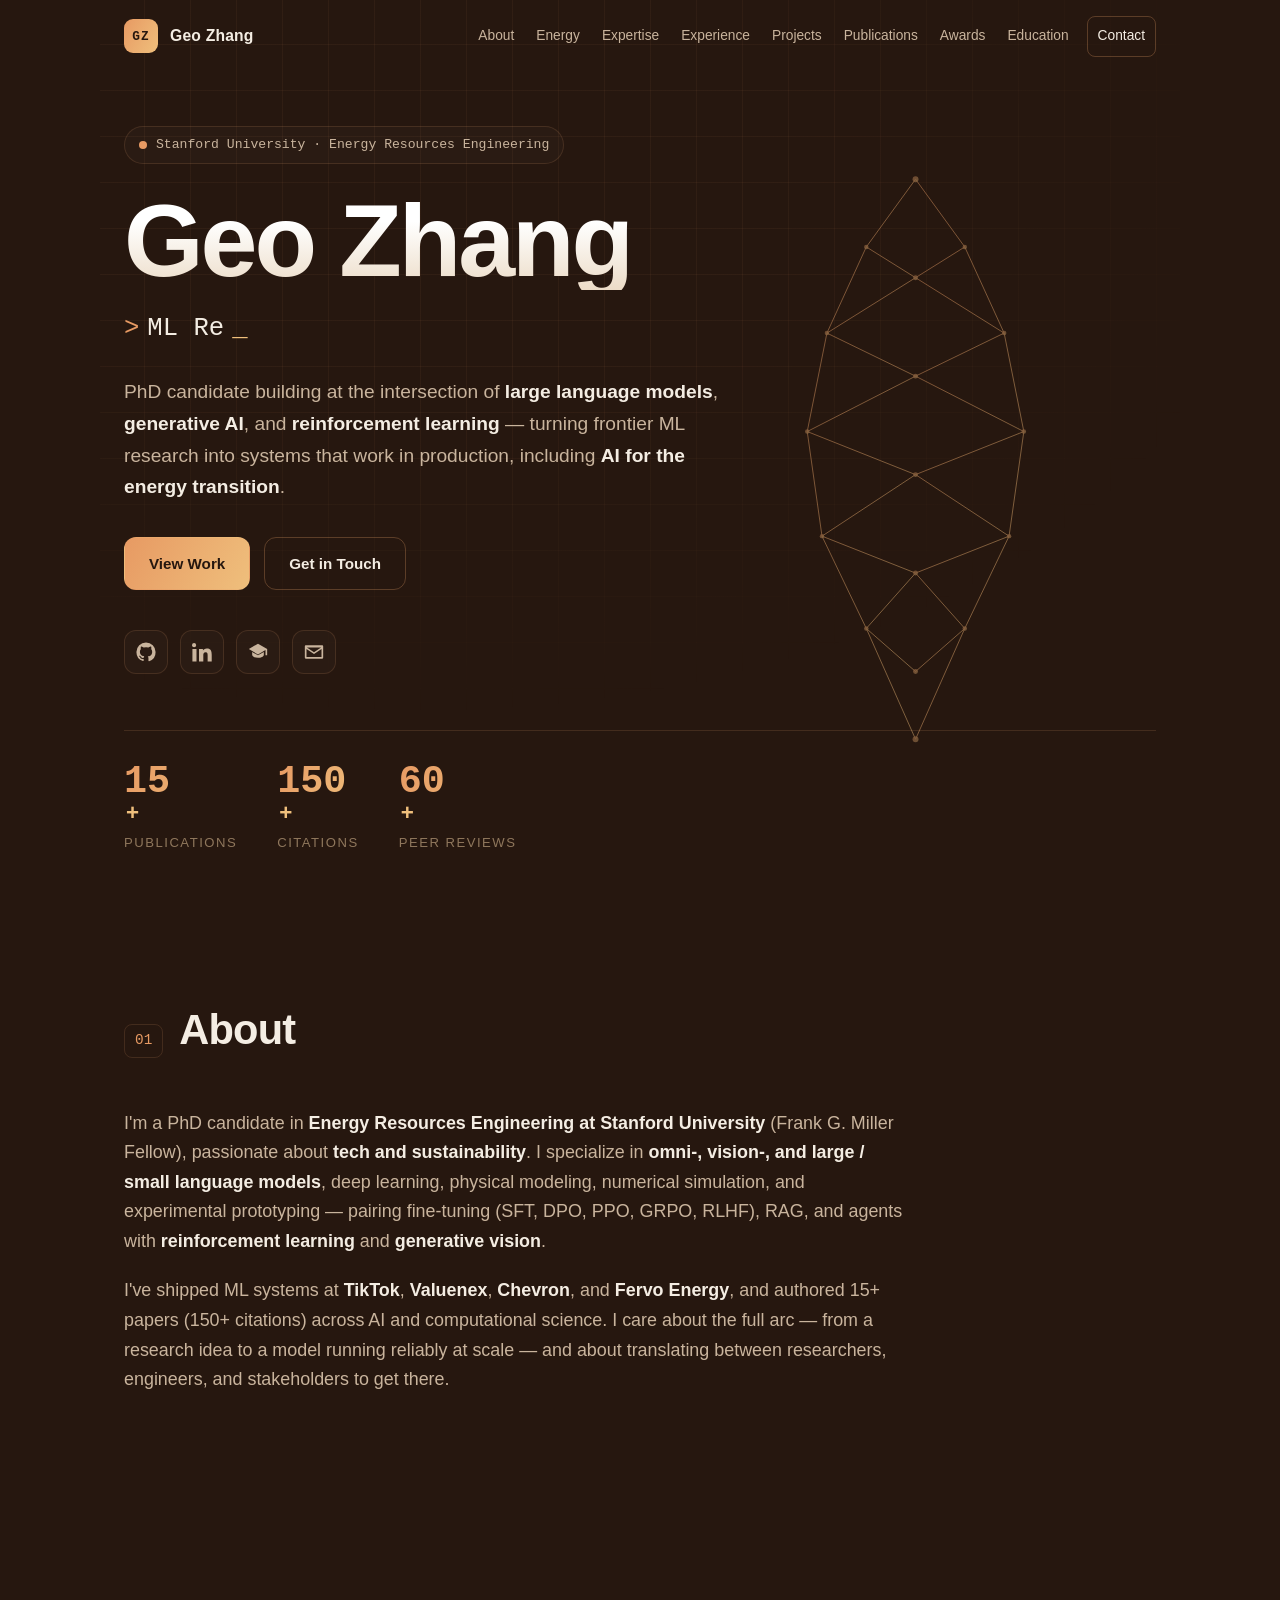
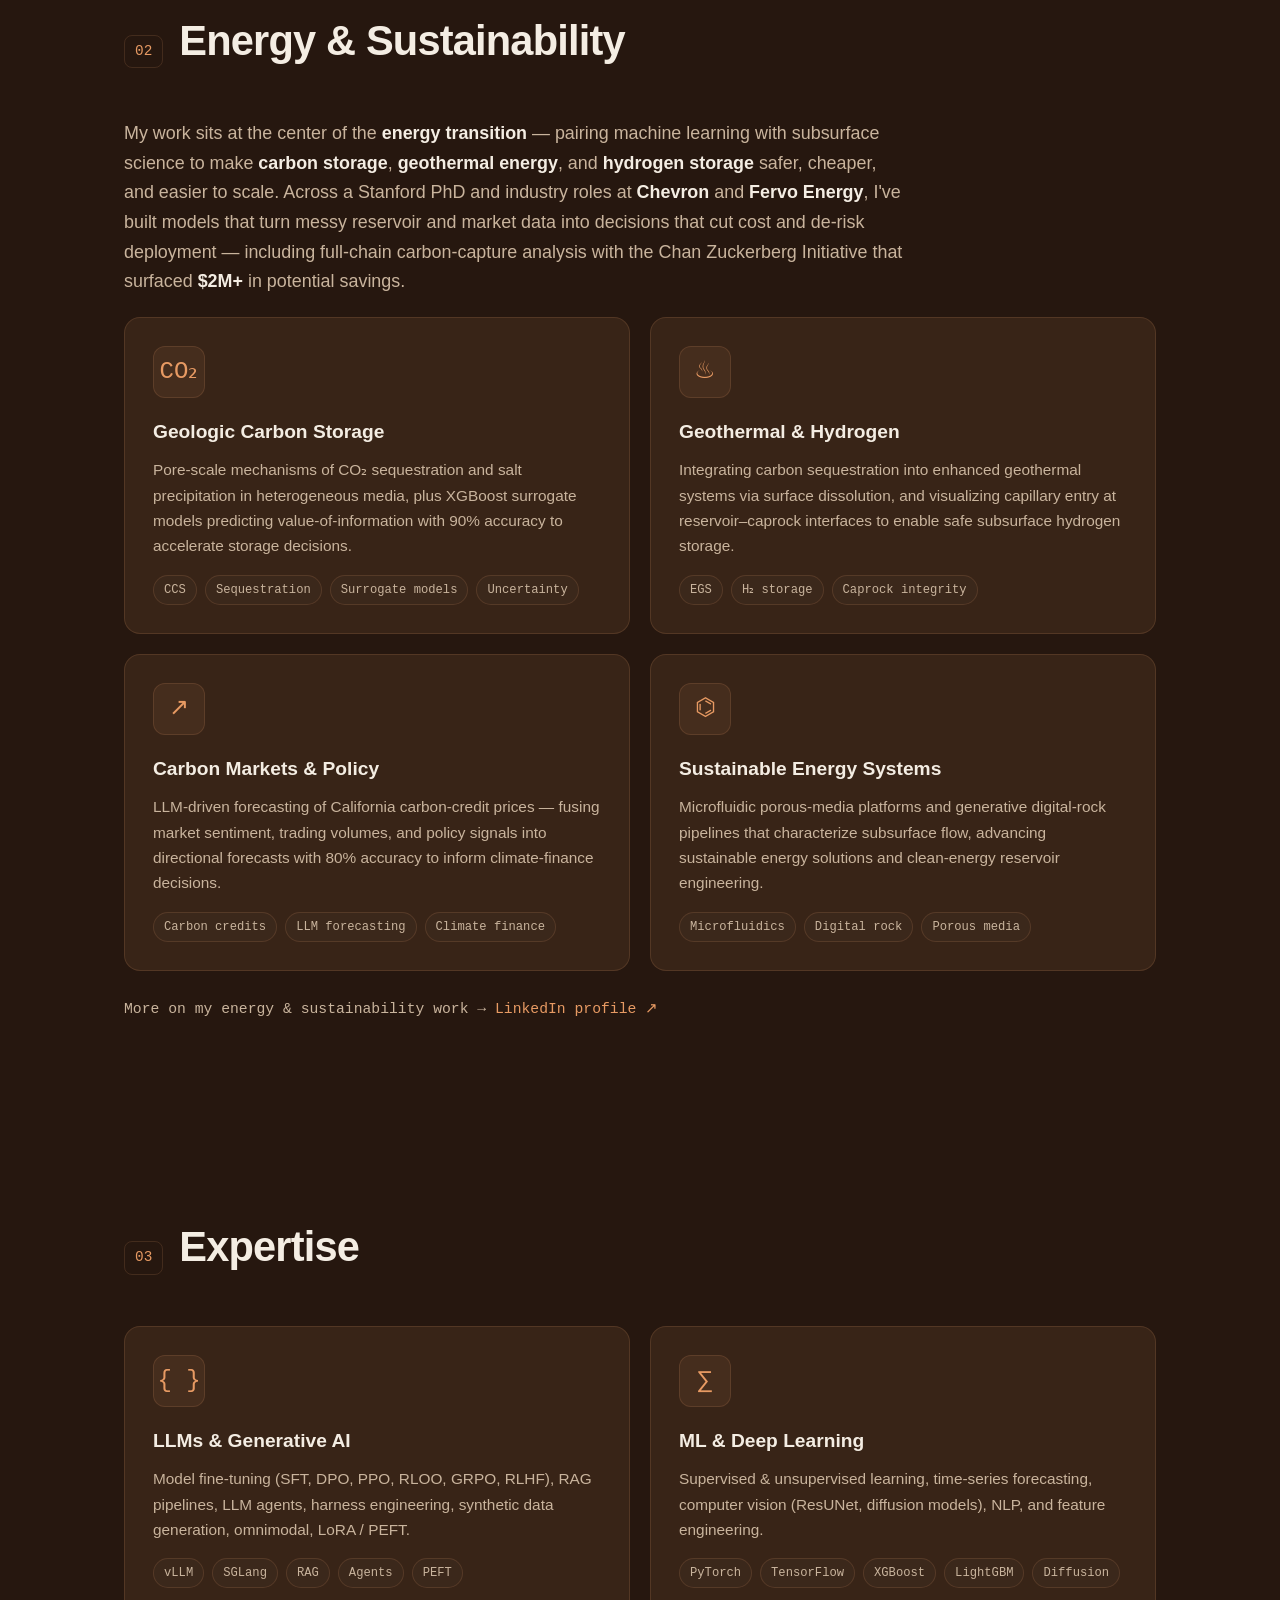
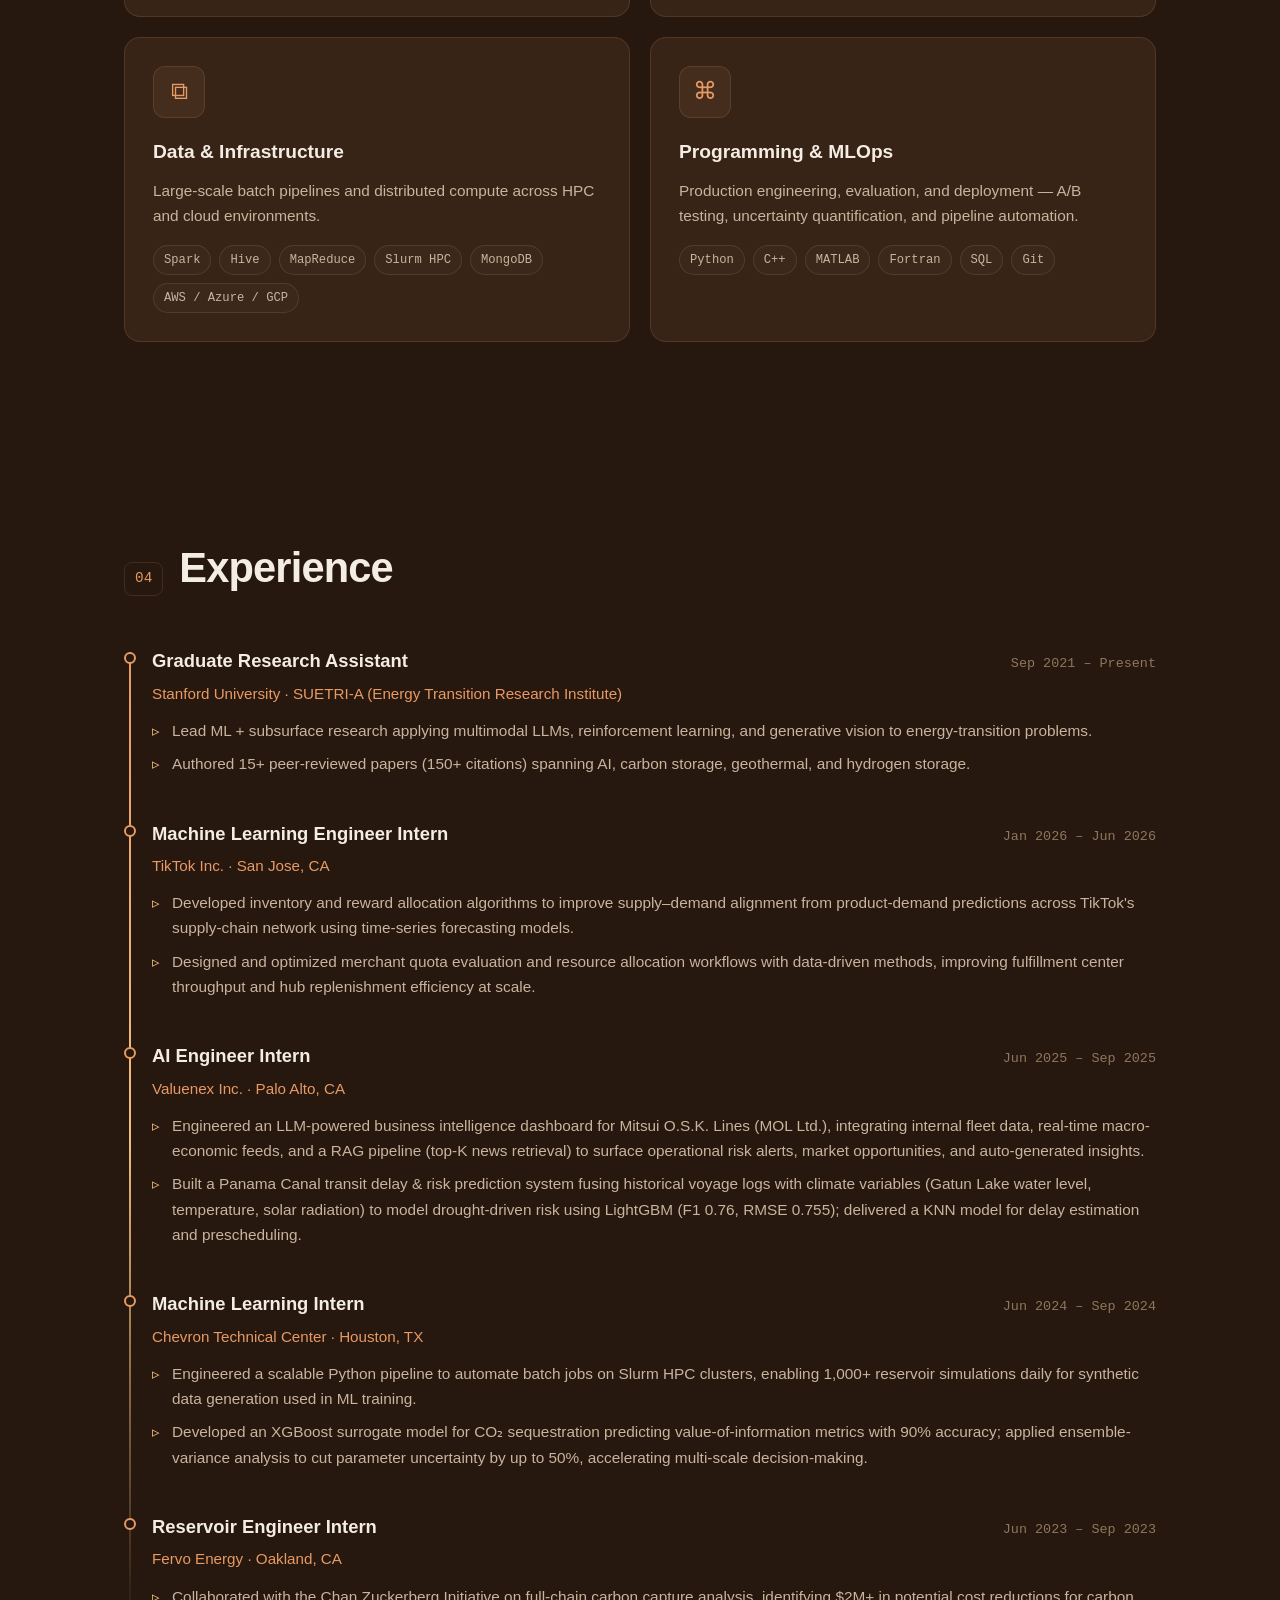
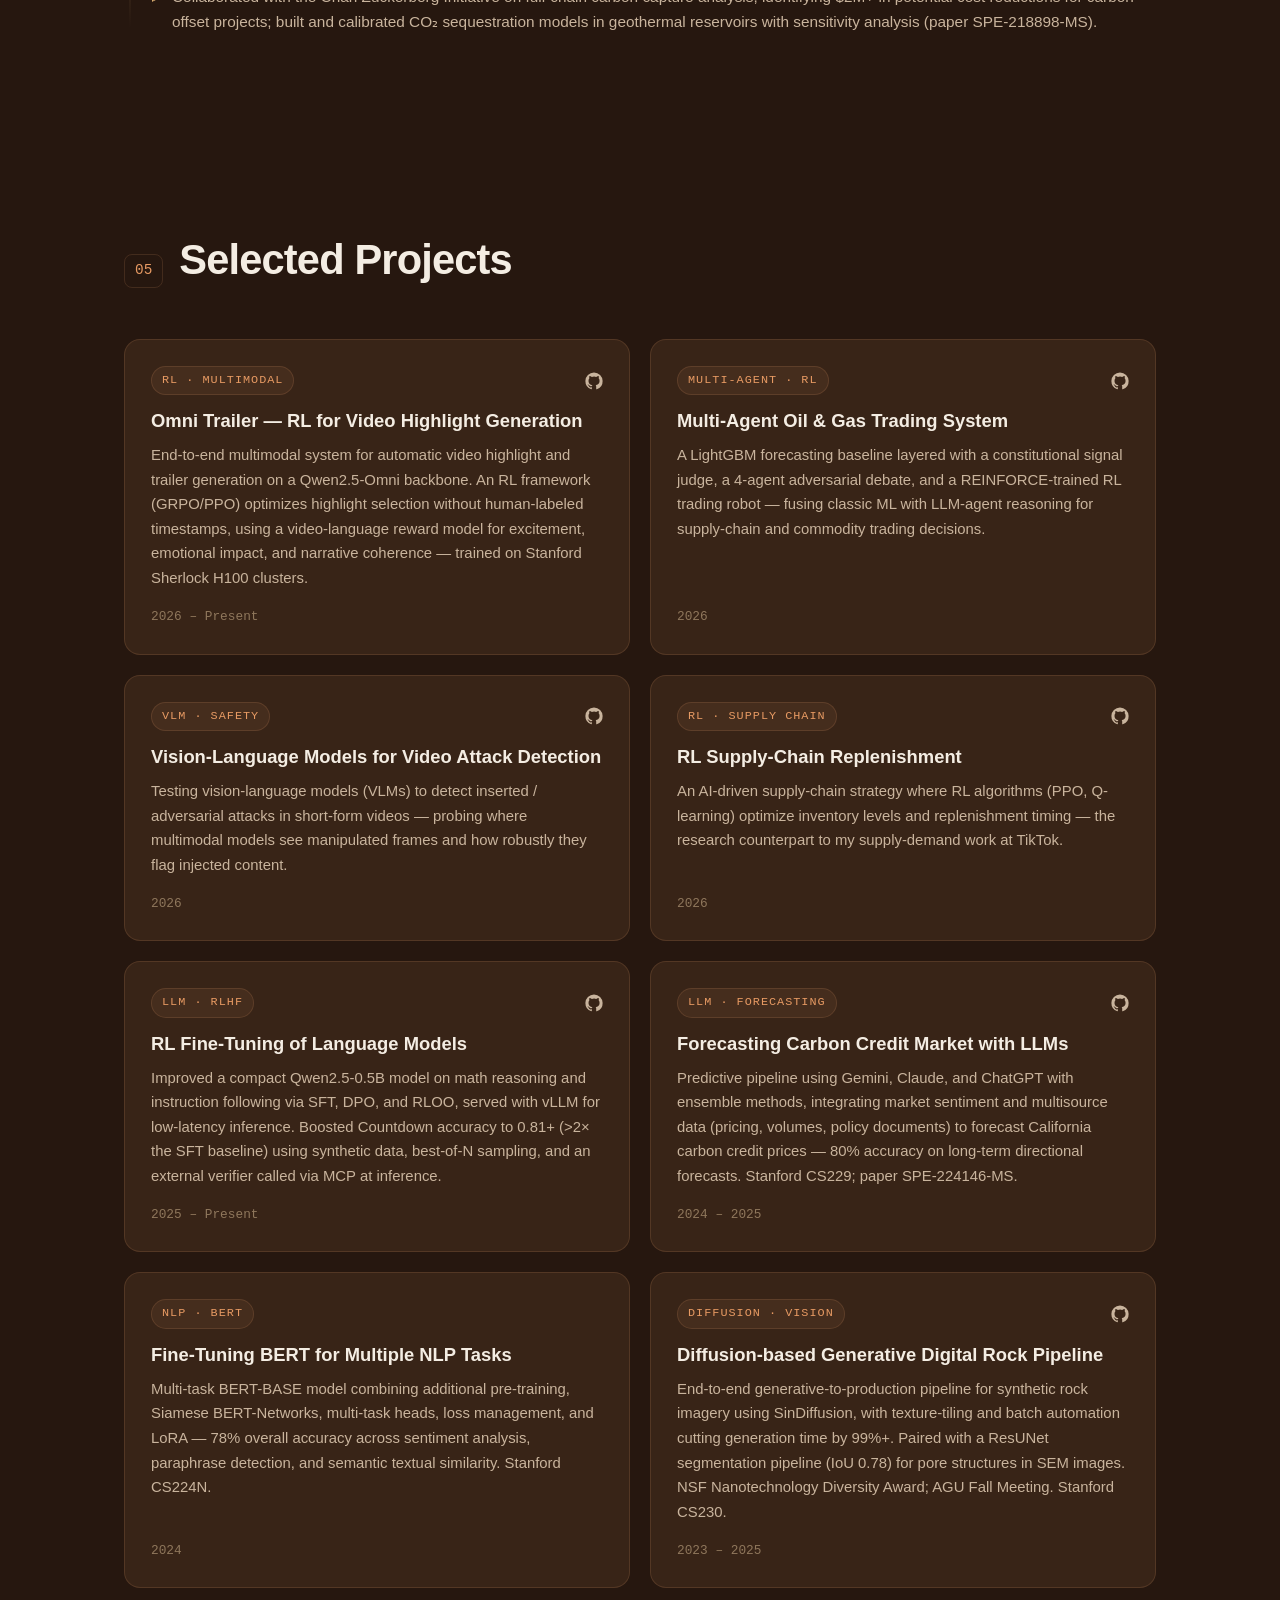
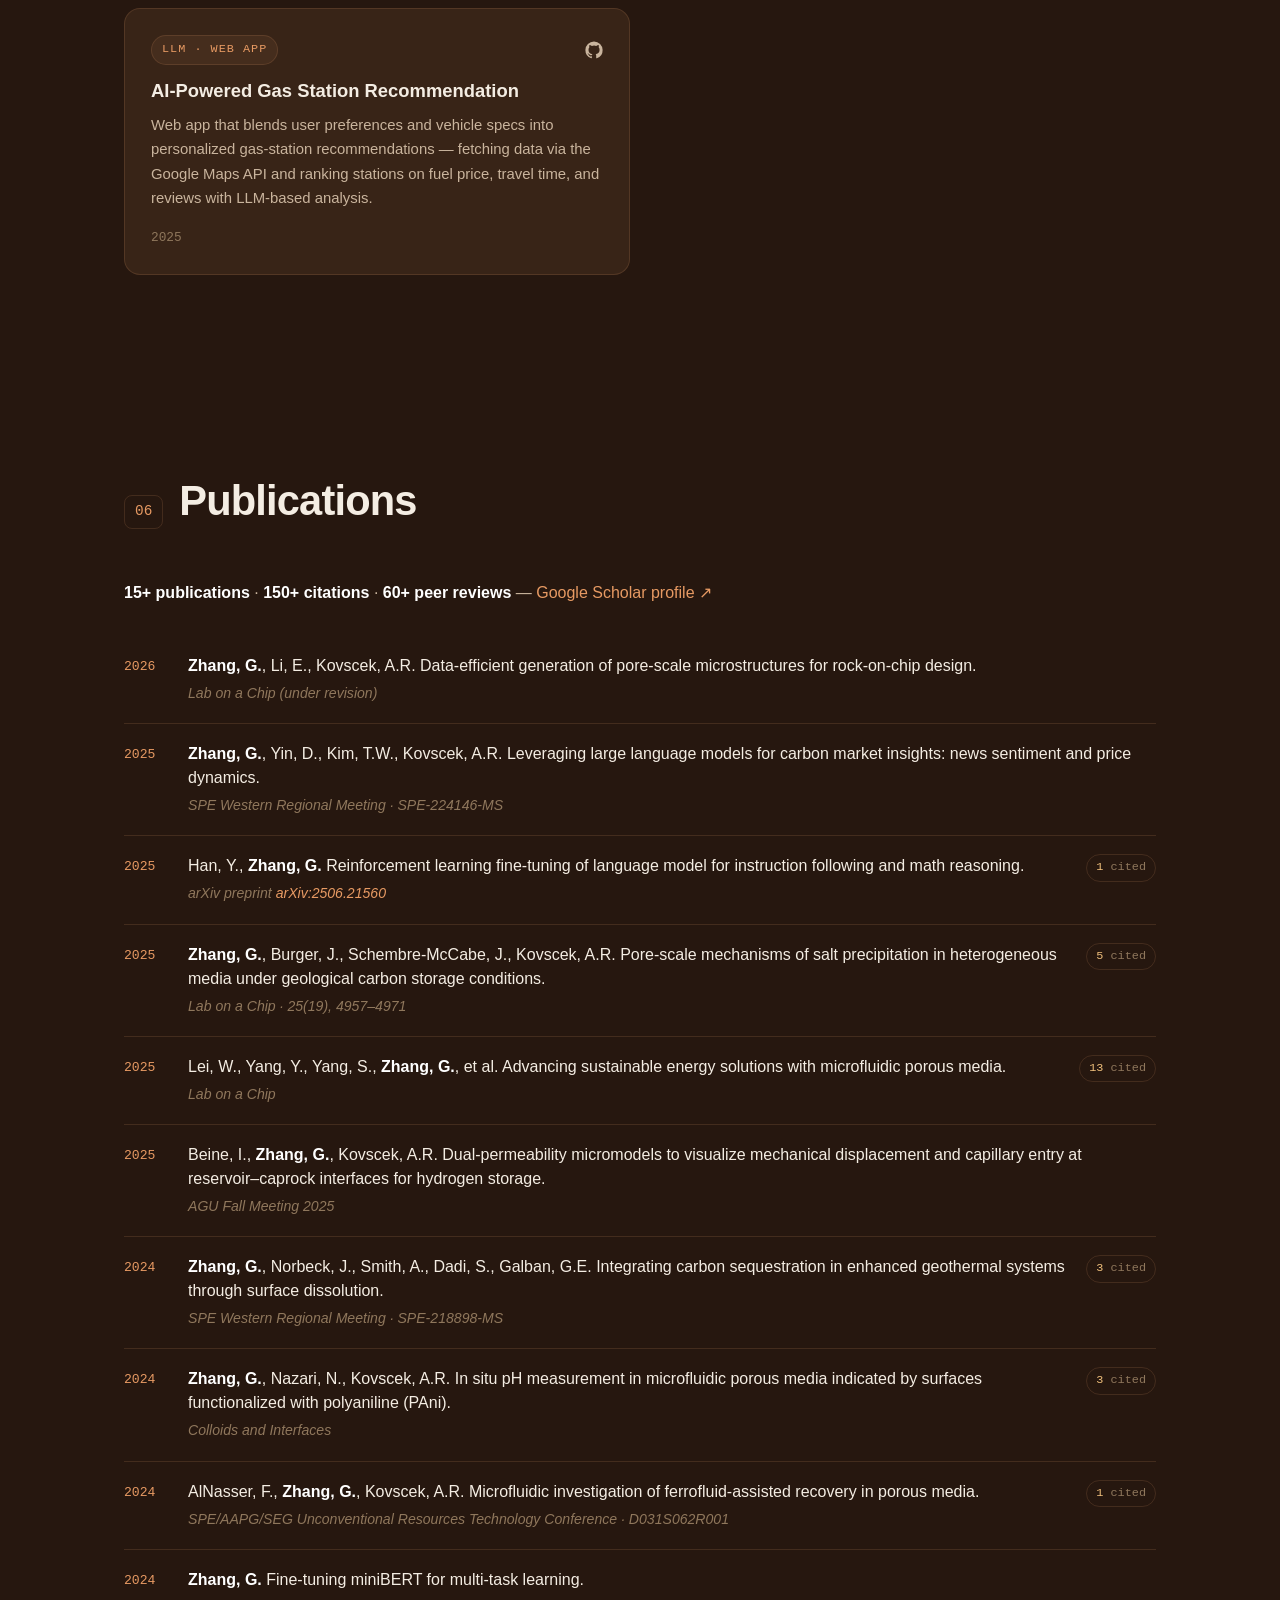
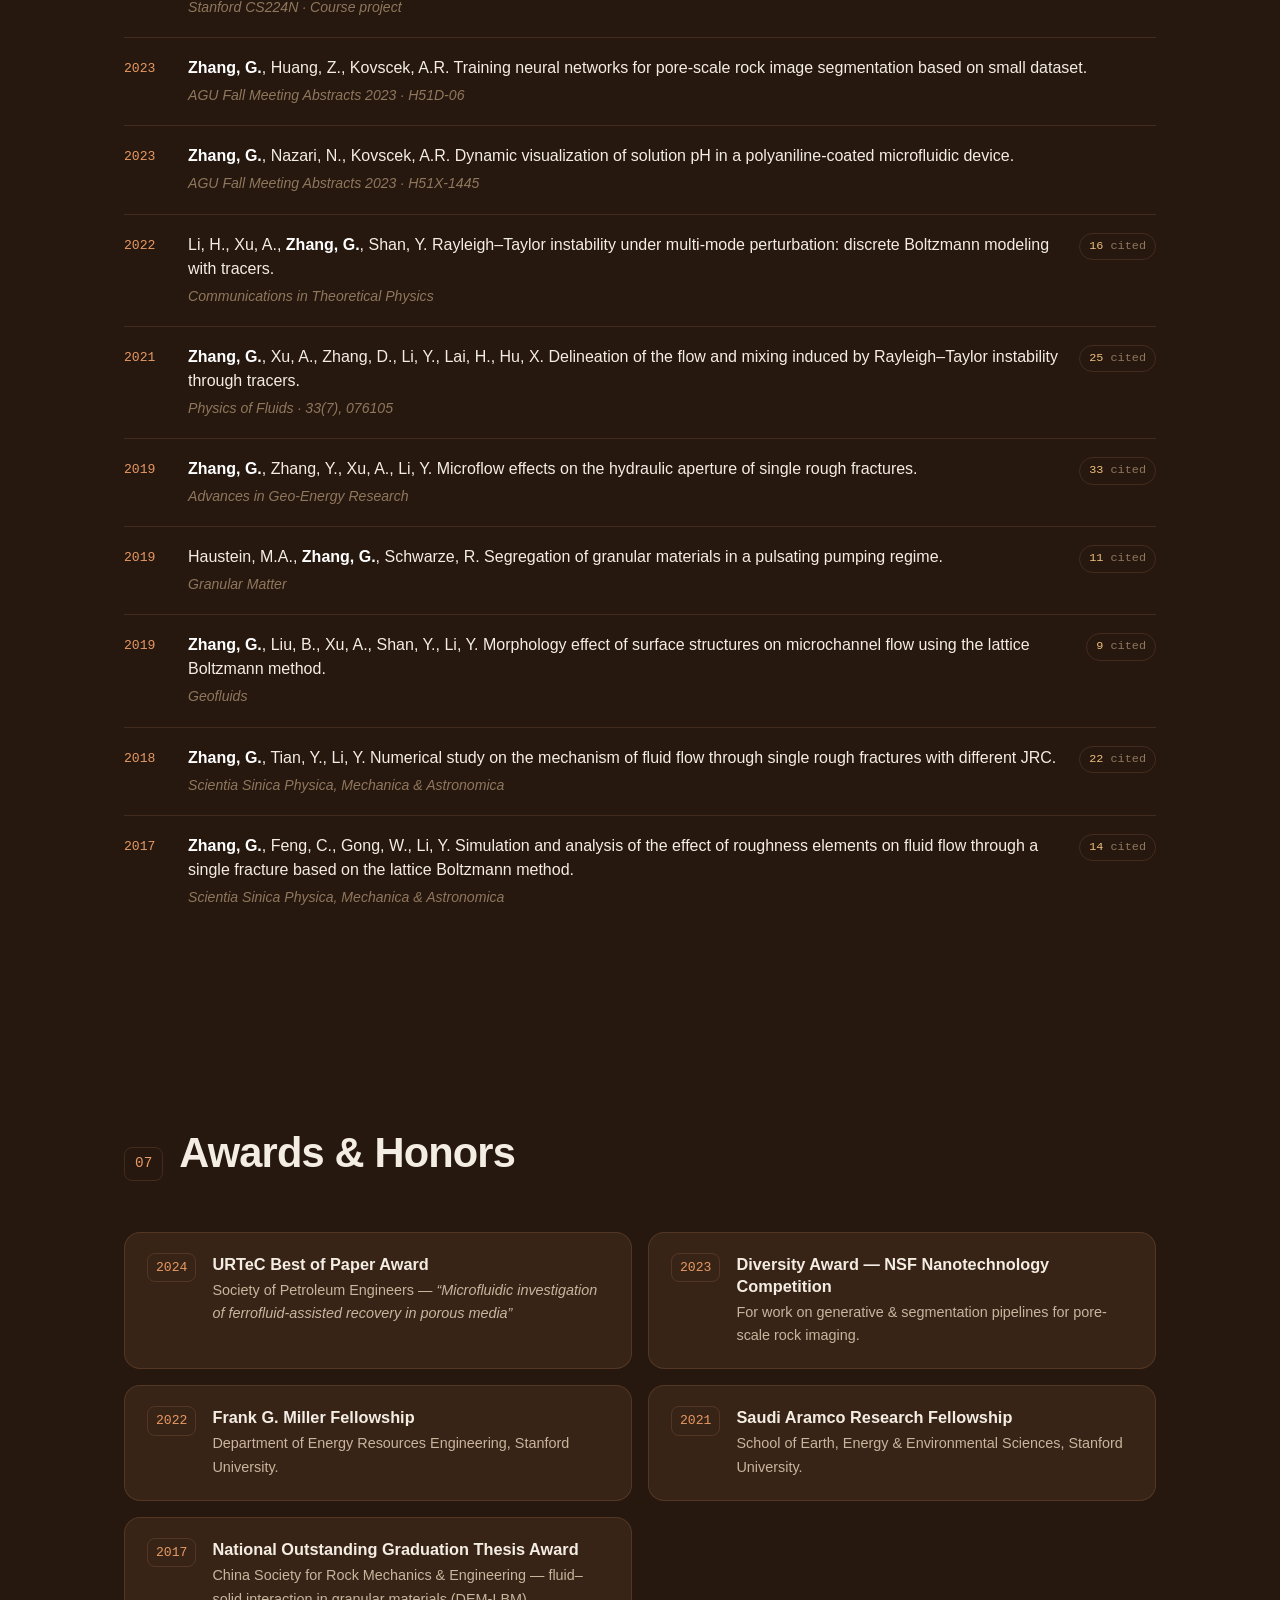
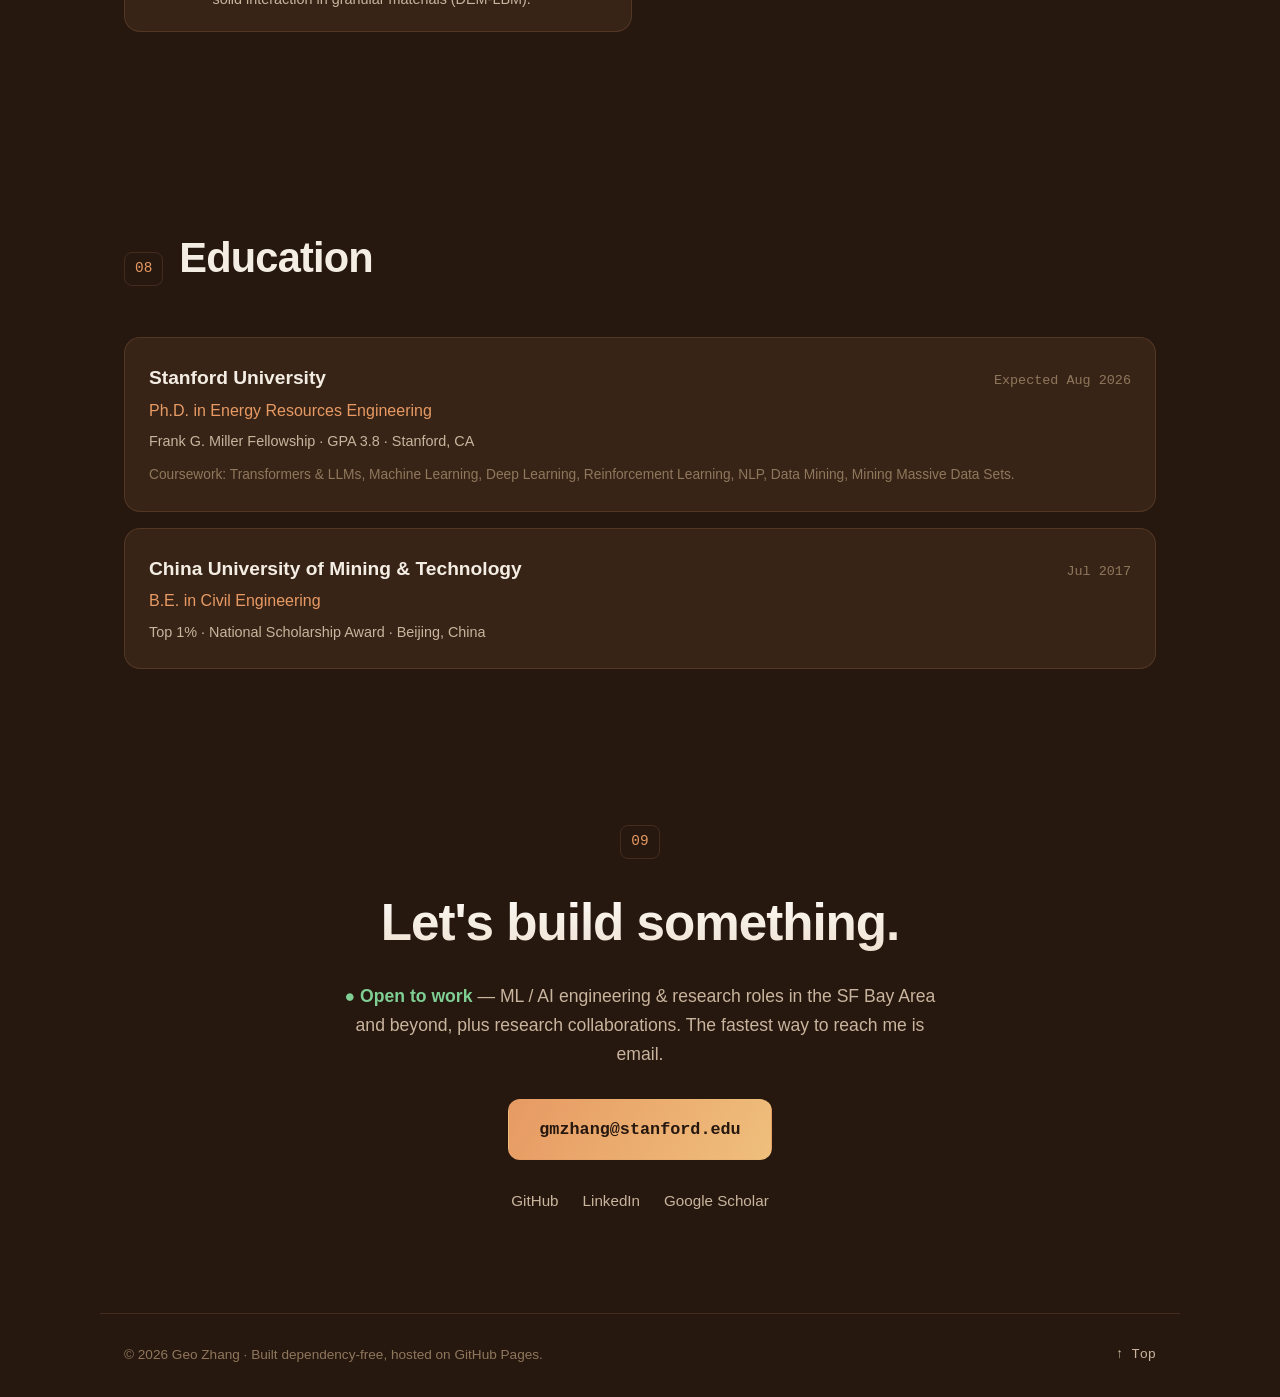
==== commit 96739178: "Restyle: warm orange/sunset palette, remove glow effects Swap the evergreen theme for a burnt-orange" ====
--- a/index.html
+++ b/index.html
@@ -54,6 +54,37 @@
       <div class="hero__grid" aria-hidden="true"></div>
       <div class="hero__glow" aria-hidden="true"></div>
 
+      <svg class="hero__mesh" viewBox="0 0 360 520" aria-hidden="true" preserveAspectRatio="xMidYMid meet">
+        <defs>
+          <linearGradient id="meshgrad" x1="0" y1="0" x2="1" y2="1">
+            <stop offset="0" stop-color="#e79a63"/>
+            <stop offset="1" stop-color="#efbf7c"/>
+          </linearGradient>
+        </defs>
+        <g stroke="url(#meshgrad)" stroke-width="0.8" fill="none" opacity="0.9">
+          <!-- central vein -->
+          <path d="M180 40 L180 120 L180 200 L180 280 L180 360 L180 440 L180 495"/>
+          <!-- left outline -->
+          <path d="M180 40 L140 95 L108 165 L92 245 L104 330 L140 405 L180 495"/>
+          <!-- right outline -->
+          <path d="M180 40 L220 95 L252 165 L268 245 L256 330 L220 405 L180 495"/>
+          <!-- ribs + cross mesh -->
+          <path d="M140 95 L180 120 M108 165 L180 200 M92 245 L180 280 M104 330 L180 360 M140 405 L180 440"/>
+          <path d="M220 95 L180 120 M252 165 L180 200 M268 245 L180 280 M256 330 L180 360 M220 405 L180 440"/>
+          <path d="M108 165 L180 120 M92 245 L180 200 M104 330 L180 280 M140 405 L180 360"/>
+          <path d="M252 165 L180 120 M268 245 L180 200 M256 330 L180 280 M220 405 L180 360"/>
+        </g>
+        <g fill="url(#meshgrad)" class="hero__nodes">
+          <circle cx="180" cy="40" r="2.4"/><circle cx="180" cy="120" r="2"/><circle cx="180" cy="200" r="2"/>
+          <circle cx="180" cy="280" r="2"/><circle cx="180" cy="360" r="2"/><circle cx="180" cy="440" r="2"/>
+          <circle cx="180" cy="495" r="2.4"/>
+          <circle cx="140" cy="95" r="1.8"/><circle cx="108" cy="165" r="1.8"/><circle cx="92" cy="245" r="1.8"/>
+          <circle cx="104" cy="330" r="1.8"/><circle cx="140" cy="405" r="1.8"/>
+          <circle cx="220" cy="95" r="1.8"/><circle cx="252" cy="165" r="1.8"/><circle cx="268" cy="245" r="1.8"/>
+          <circle cx="256" cy="330" r="1.8"/><circle cx="220" cy="405" r="1.8"/>
+        </g>
+      </svg>
+
       <div class="hero__content">
         <p class="hero__eyebrow"><span class="dot"></span> Stanford University · Energy Resources Engineering</p>
         <h1 class="hero__title">Geo&nbsp;Zhang</h1>
@@ -65,7 +96,8 @@
         <p class="hero__lede">
           PhD candidate building at the intersection of <strong>large language models</strong>,
           <strong>generative AI</strong>, and <strong>reinforcement learning</strong> — turning
-          frontier ML research into systems that work in production.
+          frontier ML research into systems that work in production, including
+          <strong>AI for the energy transition</strong>.
         </p>
 
         <div class="hero__actions">
--- a/styles.css
+++ b/styles.css
@@ -1,23 +1,23 @@
 /* =========================================================
-   Ge Zhang — personal site
-   Dependency-free. Dark-first, techy.
+   Geo Zhang — personal site
+   Dependency-free. AI-meets-nature: evergreen + copper mesh + sage.
    ========================================================= */
 
 :root {
-  --bg:        #08090f;
-  --bg-2:      #0c0e17;
-  --surface:   #12141f;
-  --surface-2: #171a27;
-  --border:    rgba(255, 255, 255, 0.08);
-  --border-2:  rgba(255, 255, 255, 0.14);
-
-  --text:   #e8eaf2;
-  --muted:  #9aa3bd;
-  --faint:  #6b7290;
-
-  --accent:  #6ee7ff;   /* cyan  */
-  --accent-2:#a78bfa;   /* violet*/
-  --accent-3:#22d3ee;
+  --bg:        #26170f;  /* deep burnt orange */
+  --bg-2:      #2f1d13;
+  --surface:   #382417;
+  --surface-2: #43301f;
+  --border:    rgba(233, 160, 106, 0.15);  /* warm amber tint */
+  --border-2:  rgba(233, 160, 106, 0.28);
+
+  --text:   #f4ede3;
+  --muted:  #c9b49d;
+  --faint:  #8f775c;
+
+  --accent:  #e79a63;   /* copper-orange */
+  --accent-2:#efbf7c;   /* amber gold */
+  --accent-3:#d98a5a;   /* terracotta */
   --grad: linear-gradient(120deg, var(--accent) 0%, var(--accent-2) 100%);
 
   --maxw: 1080px;
@@ -54,11 +54,11 @@
 
 strong { color: #fff; font-weight: 600; }
 
-::selection { background: rgba(167, 139, 250, .35); color: #fff; }
+::selection { background: rgba(227, 163, 122, .32); color: #fff; }
 
 .skip-link {
   position: absolute; left: -999px; top: 0; z-index: 200;
-  background: var(--accent); color: #001018; padding: 10px 16px; border-radius: 8px;
+  background: var(--accent); color: #26170f; padding: 10px 16px; border-radius: 8px;
 }
 .skip-link:focus { left: 12px; top: 12px; }
 
@@ -75,7 +75,7 @@
   border-bottom: 1px solid transparent;
 }
 .nav.scrolled {
-  background: rgba(8, 9, 15, 0.72);
+  background: rgba(38, 23, 15, 0.82);
   backdrop-filter: blur(14px) saturate(140%);
   -webkit-backdrop-filter: blur(14px) saturate(140%);
   border-bottom-color: var(--border);
@@ -89,9 +89,8 @@
 .nav__mark {
   font-family: var(--mono); font-weight: 700; font-size: .8rem; letter-spacing: 1px;
   width: 34px; height: 34px; display: grid; place-items: center;
-  border-radius: 9px; color: #001018;
+  border-radius: 9px; color: #26170f;
   background: var(--grad);
-  box-shadow: 0 4px 18px rgba(110, 231, 255, .25);
 }
 .nav__name { font-size: .98rem; letter-spacing: .2px; }
 
@@ -106,7 +105,7 @@
   color: var(--text) !important; border: 1px solid var(--border-2);
   margin-left: 6px;
 }
-.nav__cta:hover { border-color: var(--accent); background: rgba(110,231,255,.08) !important; }
+.nav__cta:hover { border-color: var(--accent); background: rgba(231,154,99,.08) !important; }
 
 .nav__toggle {
   display: none; flex-direction: column; gap: 5px; background: none; border: 0;
@@ -127,21 +126,26 @@
 .hero__grid {
   position: absolute; inset: -2px;
   background-image:
-    linear-gradient(rgba(255,255,255,.035) 1px, transparent 1px),
-    linear-gradient(90deg, rgba(255,255,255,.035) 1px, transparent 1px);
+    linear-gradient(rgba(231,154,99,.06) 1px, transparent 1px),
+    linear-gradient(90deg, rgba(231,154,99,.06) 1px, transparent 1px);
   background-size: 46px 46px;
   mask-image: radial-gradient(ellipse 80% 60% at 30% 20%, #000 40%, transparent 100%);
   -webkit-mask-image: radial-gradient(ellipse 80% 60% at 30% 20%, #000 40%, transparent 100%);
   z-index: 0; pointer-events: none;
 }
-.hero__glow {
-  position: absolute; z-index: 0; pointer-events: none;
-  width: 640px; height: 640px; top: -180px; right: -140px;
-  background: radial-gradient(circle, rgba(167,139,250,.22), transparent 62%);
-  filter: blur(20px);
-  animation: floaty 12s ease-in-out infinite alternate;
-}
-@keyframes floaty { to { transform: translate(-40px, 40px) scale(1.08); } }
+.hero__glow { display: none; }
+
+/* AI-meets-nature leaf mesh */
+.hero__mesh {
+  position: absolute; z-index: 1; pointer-events: none;
+  top: 50%; right: 4%; transform: translateY(-50%);
+  height: min(78vh, 640px); width: auto; opacity: .5;
+  mask-image: radial-gradient(ellipse 70% 80% at 50% 50%, #000 55%, transparent 100%);
+  -webkit-mask-image: radial-gradient(ellipse 70% 80% at 50% 50%, #000 55%, transparent 100%);
+}
+.hero__nodes circle { opacity: .75; }
+
+@media (max-width: 900px) { .hero__mesh { opacity: .28; right: -8%; } }
 
 .hero__content { position: relative; z-index: 2; max-width: 760px; }
 
@@ -153,18 +157,12 @@
 }
 .hero__eyebrow .dot {
   width: 8px; height: 8px; border-radius: 50%; background: var(--accent);
-  box-shadow: 0 0 0 0 rgba(110,231,255,.5); animation: pulse 2.2s infinite;
-}
-@keyframes pulse {
-  0% { box-shadow: 0 0 0 0 rgba(110,231,255,.5); }
-  70% { box-shadow: 0 0 0 8px rgba(110,231,255,0); }
-  100% { box-shadow: 0 0 0 0 rgba(110,231,255,0); }
 }
 
 .hero__title {
   font-size: clamp(3rem, 11vw, 6.4rem); line-height: .96; font-weight: 800;
   letter-spacing: -0.03em; margin-bottom: 18px;
-  background: linear-gradient(180deg, #fff 30%, #b9c0d8 100%);
+  background: linear-gradient(180deg, #fff 30%, #ecdcc7 100%);
   -webkit-background-clip: text; background-clip: text; color: transparent;
 }
 .hero__role {
@@ -186,10 +184,10 @@
   border: 1px solid transparent; cursor: pointer;
   transition: transform .2s var(--ease), box-shadow .3s var(--ease), background .2s, border-color .2s, color .2s;
 }
-.btn--primary { background: var(--grad); color: #001018; box-shadow: 0 8px 26px rgba(110,231,255,.22); }
-.btn--primary:hover { transform: translateY(-2px); color: #001018; box-shadow: 0 14px 34px rgba(167,139,250,.34); }
+.btn--primary { background: var(--grad); color: #26170f; }
+.btn--primary:hover { transform: translateY(-2px); color: #26170f; }
 .btn--ghost { border-color: var(--border-2); color: var(--text); }
-.btn--ghost:hover { border-color: var(--accent); color: var(--text); background: rgba(110,231,255,.06); transform: translateY(-2px); }
+.btn--ghost:hover { border-color: var(--accent); color: var(--text); background: rgba(231,154,99,.06); transform: translateY(-2px); }
 .btn--lg { padding: 16px 30px; font-size: 1.05rem; font-family: var(--mono); }
 
 .hero__socials { display: flex; gap: 12px; }
@@ -199,7 +197,7 @@
   background: rgba(255,255,255,.02);
   transition: color .2s, border-color .2s, transform .2s var(--ease), background .2s;
 }
-.iconbtn:hover { color: var(--text); border-color: var(--accent); transform: translateY(-3px); background: rgba(110,231,255,.06); }
+.iconbtn:hover { color: var(--text); border-color: var(--accent); transform: translateY(-3px); background: rgba(231,154,99,.06); }
 
 .hero__stats {
   position: relative; z-index: 2; list-style: none;
@@ -248,7 +246,7 @@
 .card__glyph {
   font-size: 1.5rem; width: 52px; height: 52px; display: grid; place-items: center;
   border-radius: 12px; margin-bottom: 18px; color: var(--accent);
-  background: rgba(110,231,255,.08); border: 1px solid var(--border);
+  background: rgba(231,154,99,.08); border: 1px solid var(--border);
 }
 .card h3 { font-size: 1.2rem; margin-bottom: 10px; }
 .card p { color: var(--muted); font-size: .96rem; margin-bottom: 16px; }
@@ -272,7 +270,6 @@
 .timeline__dot {
   position: absolute; left: -28px; top: 6px; width: 12px; height: 12px;
   border-radius: 50%; background: var(--bg); border: 2px solid var(--accent);
-  box-shadow: 0 0 0 4px rgba(110,231,255,.12);
 }
 .timeline__top { display: flex; flex-wrap: wrap; align-items: baseline; justify-content: space-between; gap: 8px; }
 .timeline__body h3 { font-size: 1.15rem; }
@@ -293,7 +290,7 @@
 .project__top { display: flex; align-items: center; justify-content: space-between; margin-bottom: 14px; }
 .project__tag {
   font-size: .74rem; color: var(--accent); text-transform: uppercase; letter-spacing: 1px;
-  padding: 4px 10px; border-radius: 100px; background: rgba(110,231,255,.08); border: 1px solid var(--border);
+  padding: 4px 10px; border-radius: 100px; background: rgba(231,154,99,.08); border: 1px solid var(--border);
 }
 .project__repo { color: var(--muted); display: grid; place-items: center; transition: color .2s, transform .2s; }
 .project__repo:hover { color: var(--text); transform: scale(1.12); }
@@ -357,10 +354,10 @@
 .contact .section__index { display: inline-block; margin-bottom: 22px; }
 .contact__title {
   font-size: clamp(2rem, 6vw, 3.2rem); font-weight: 800; letter-spacing: -0.02em; margin-bottom: 16px;
-  background: linear-gradient(180deg, #fff, #b9c0d8); -webkit-background-clip: text; background-clip: text; color: transparent;
+  background: linear-gradient(180deg, #fff, #ecdcc7); -webkit-background-clip: text; background-clip: text; color: transparent;
 }
 .contact__lede { color: var(--muted); font-size: 1.1rem; margin-bottom: 30px; }
-.otw { color: #34d399; font-weight: 600; white-space: nowrap; }
+.otw { color: #7fce93; font-weight: 600; white-space: nowrap; }
 .otw::first-letter { font-size: .7em; vertical-align: middle; }
 .contact__socials { display: flex; gap: 24px; justify-content: center; margin-top: 28px; }
 .contact__socials a { color: var(--muted); font-size: .95rem; }
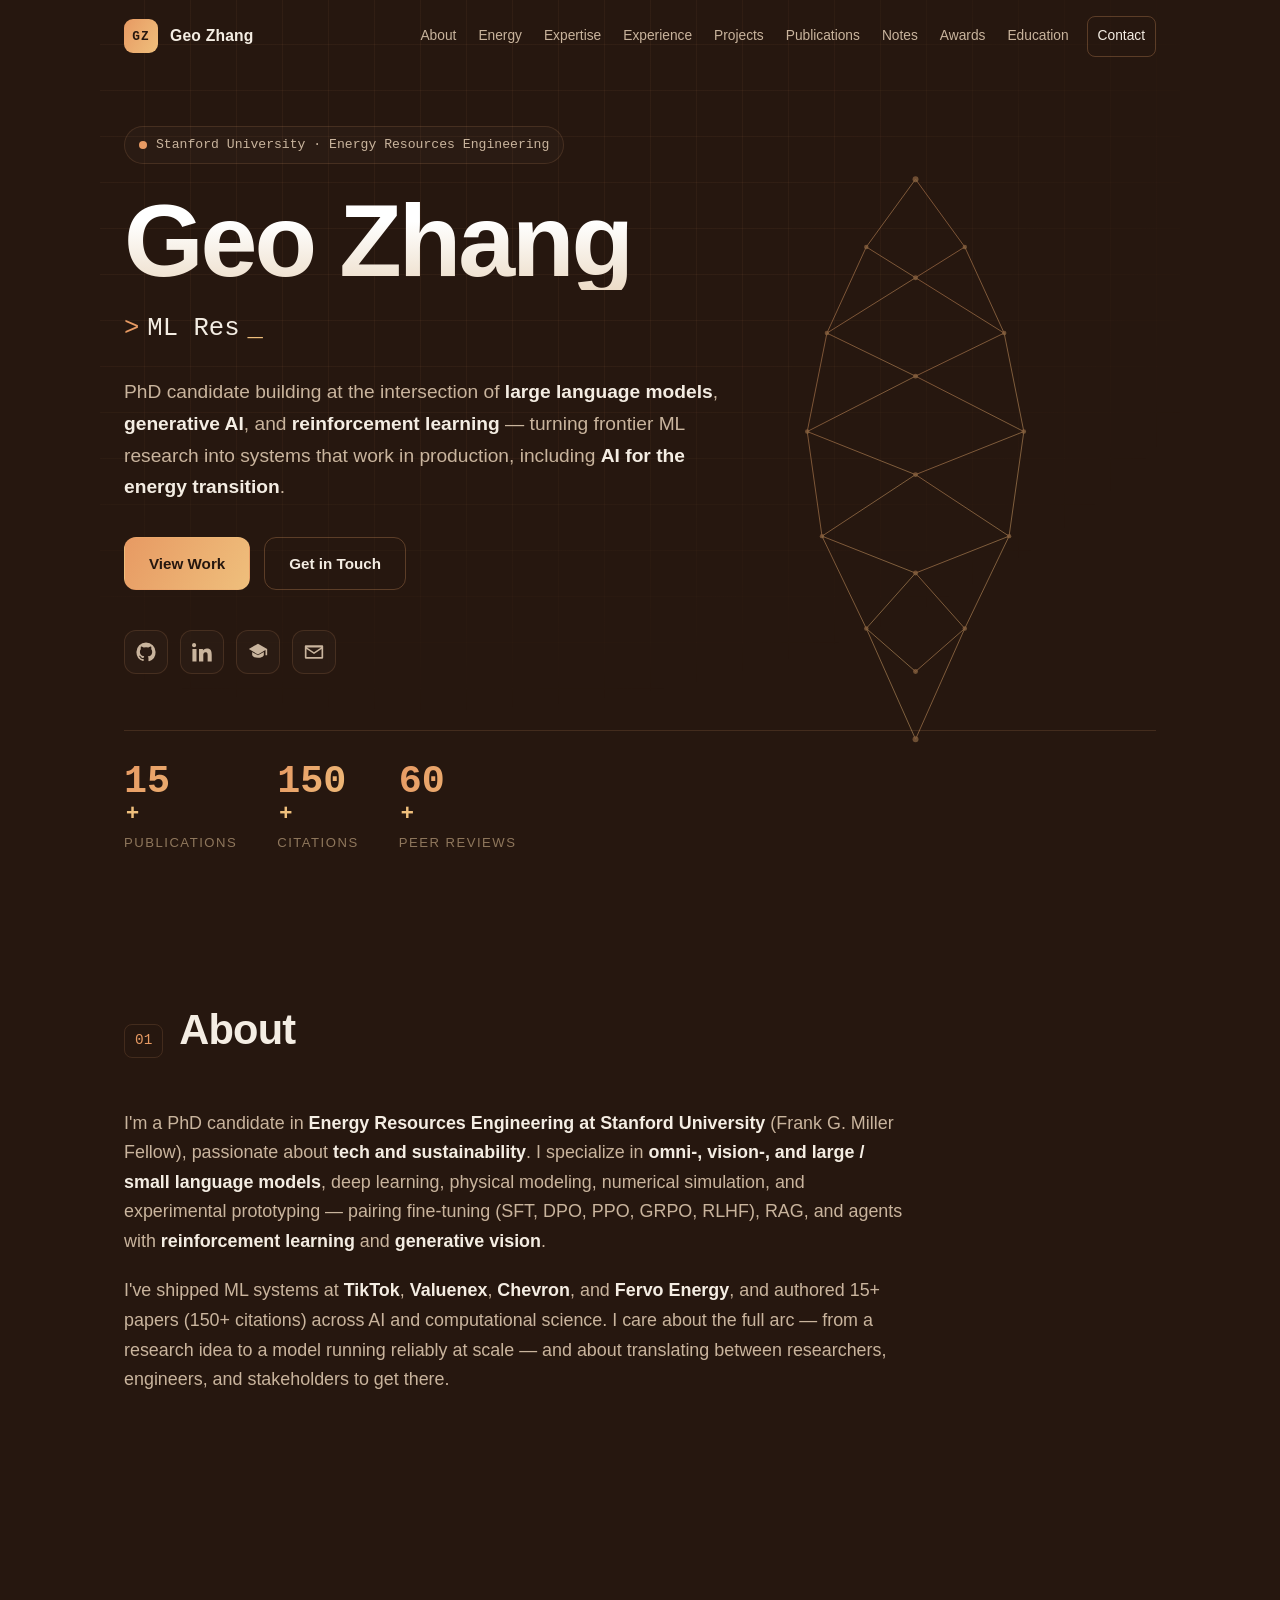
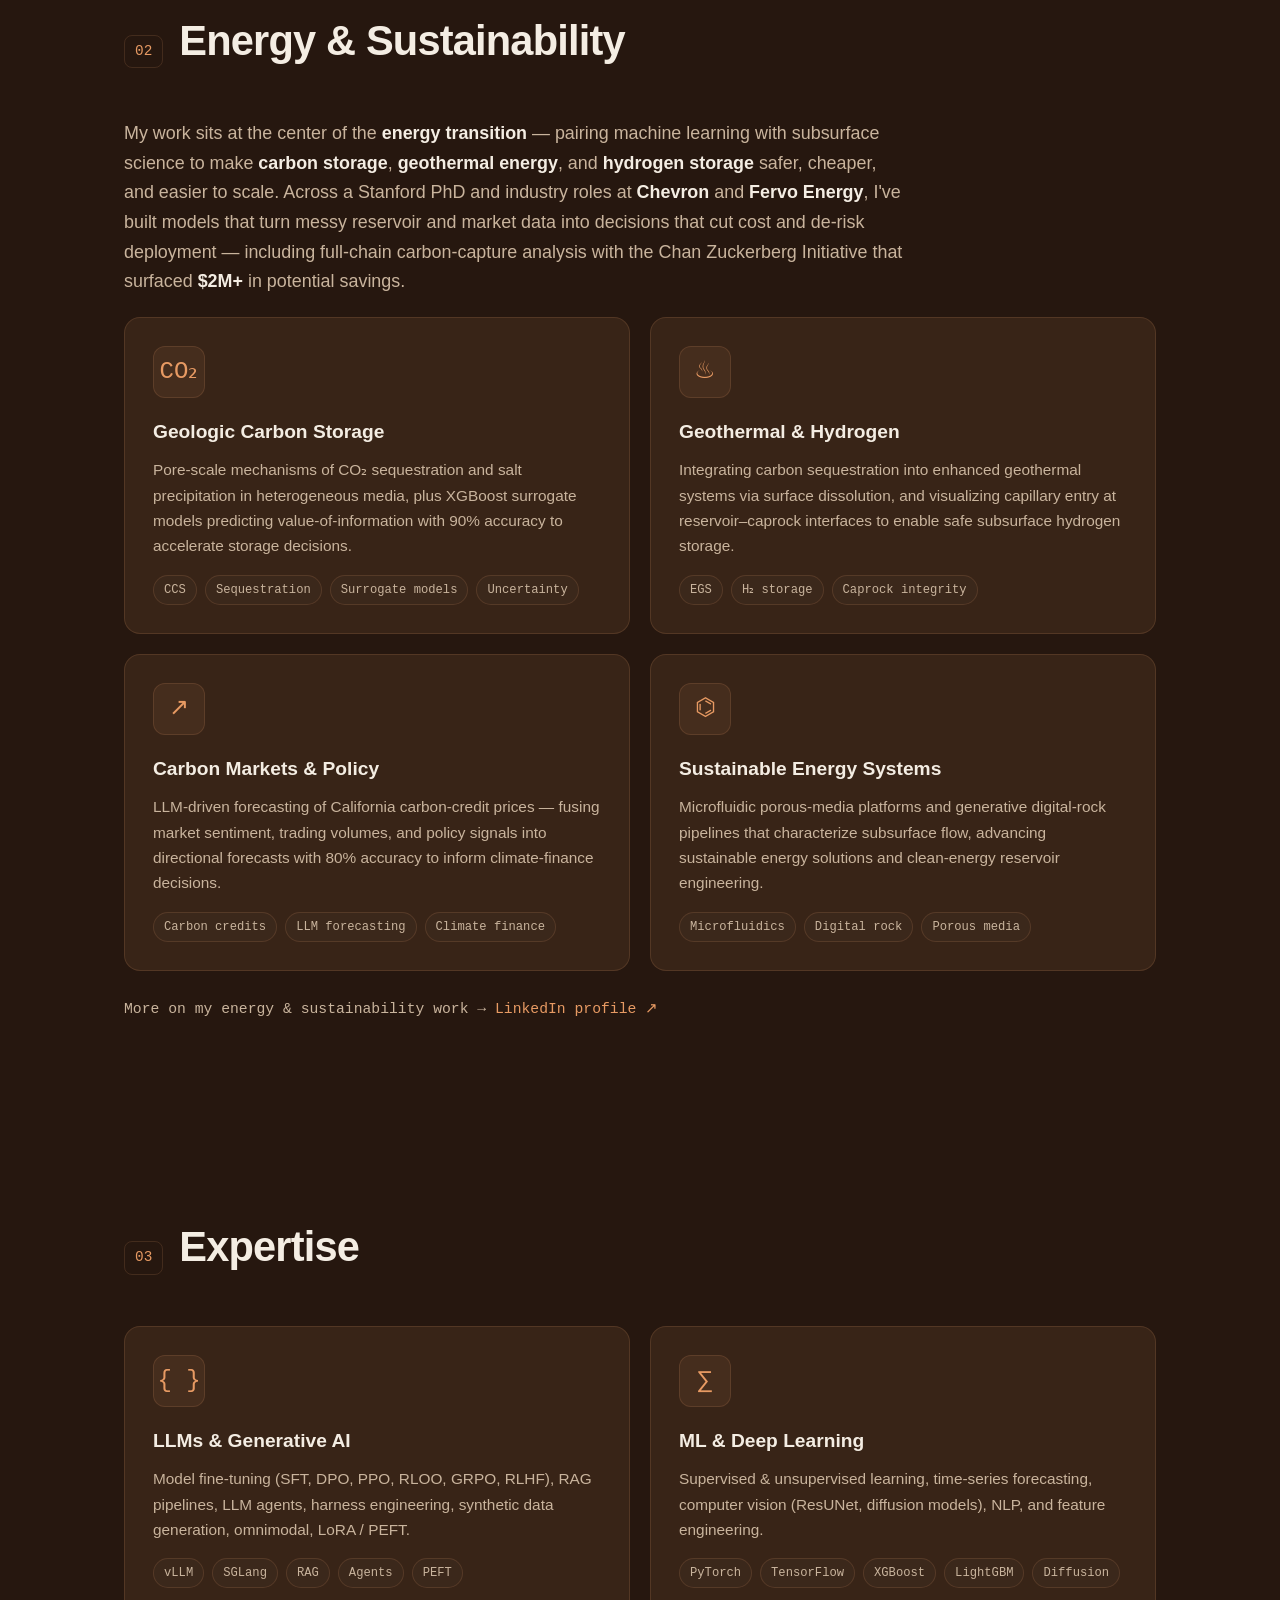
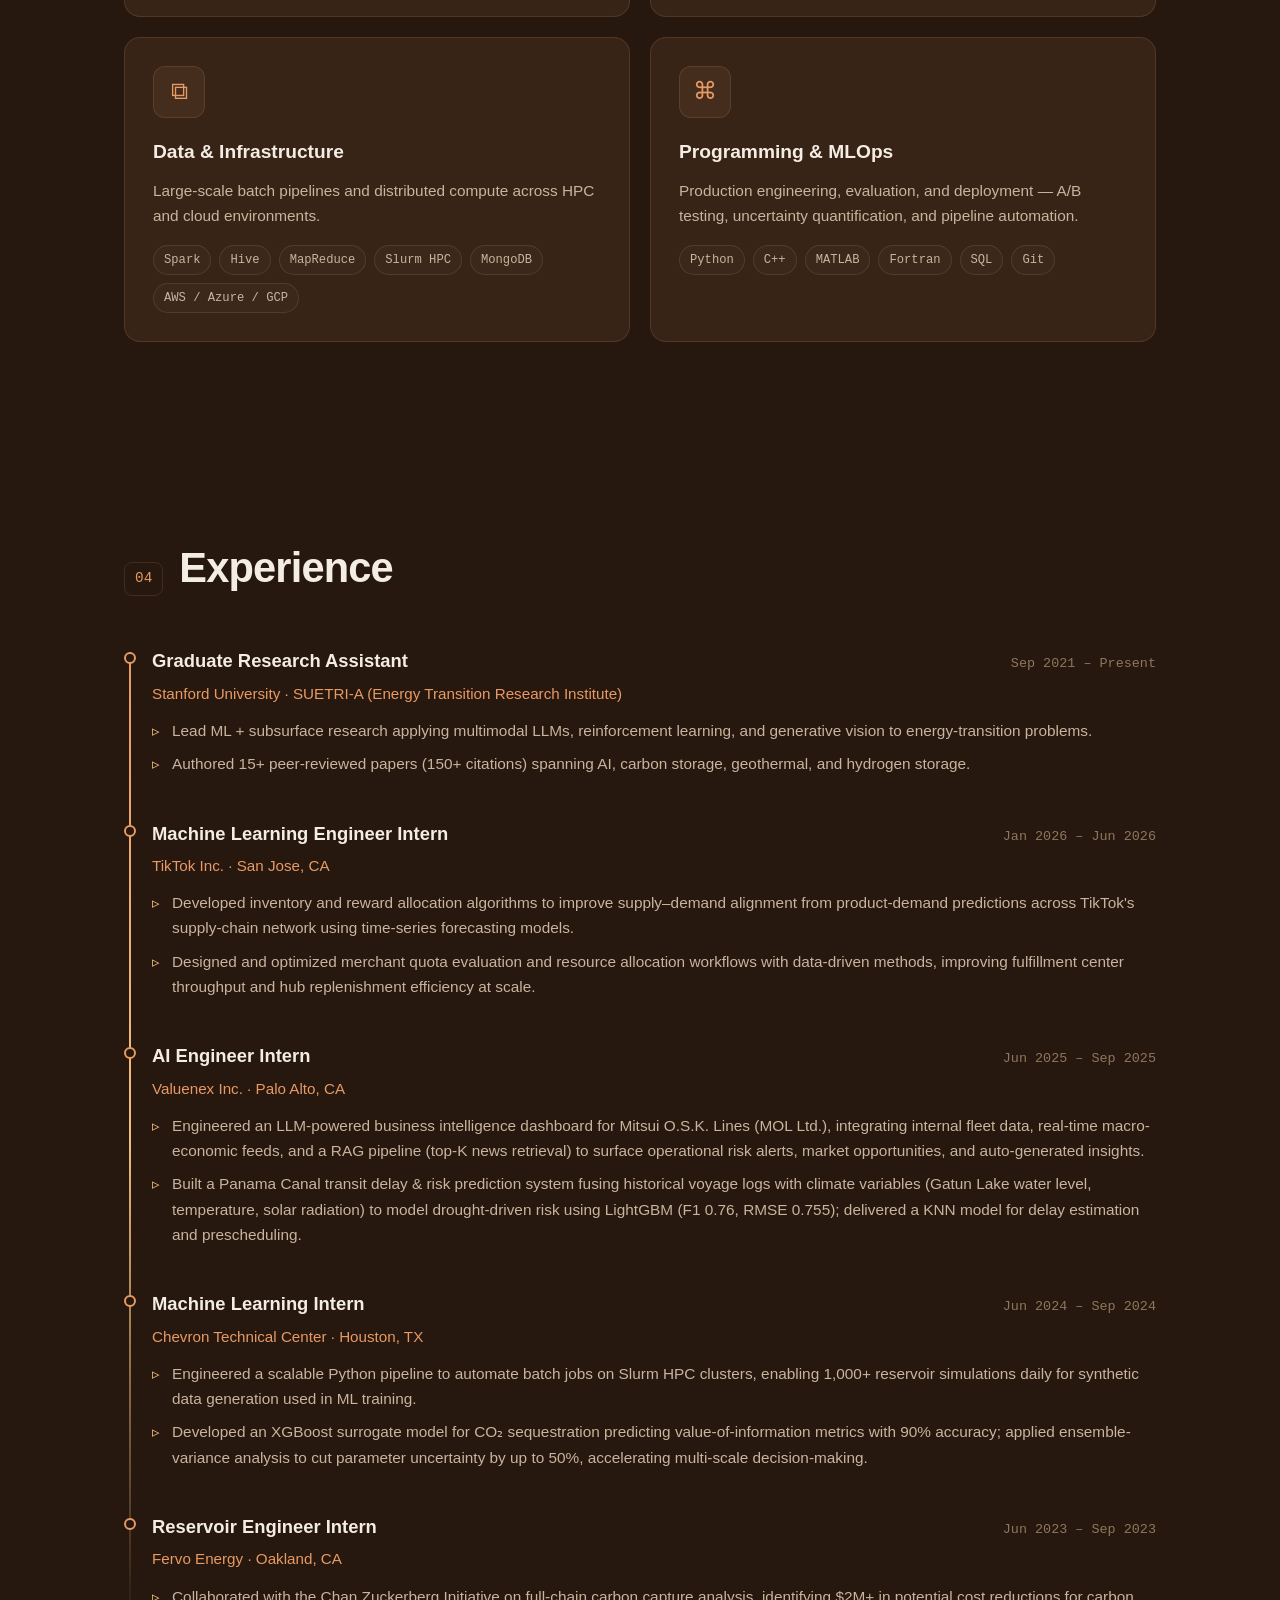
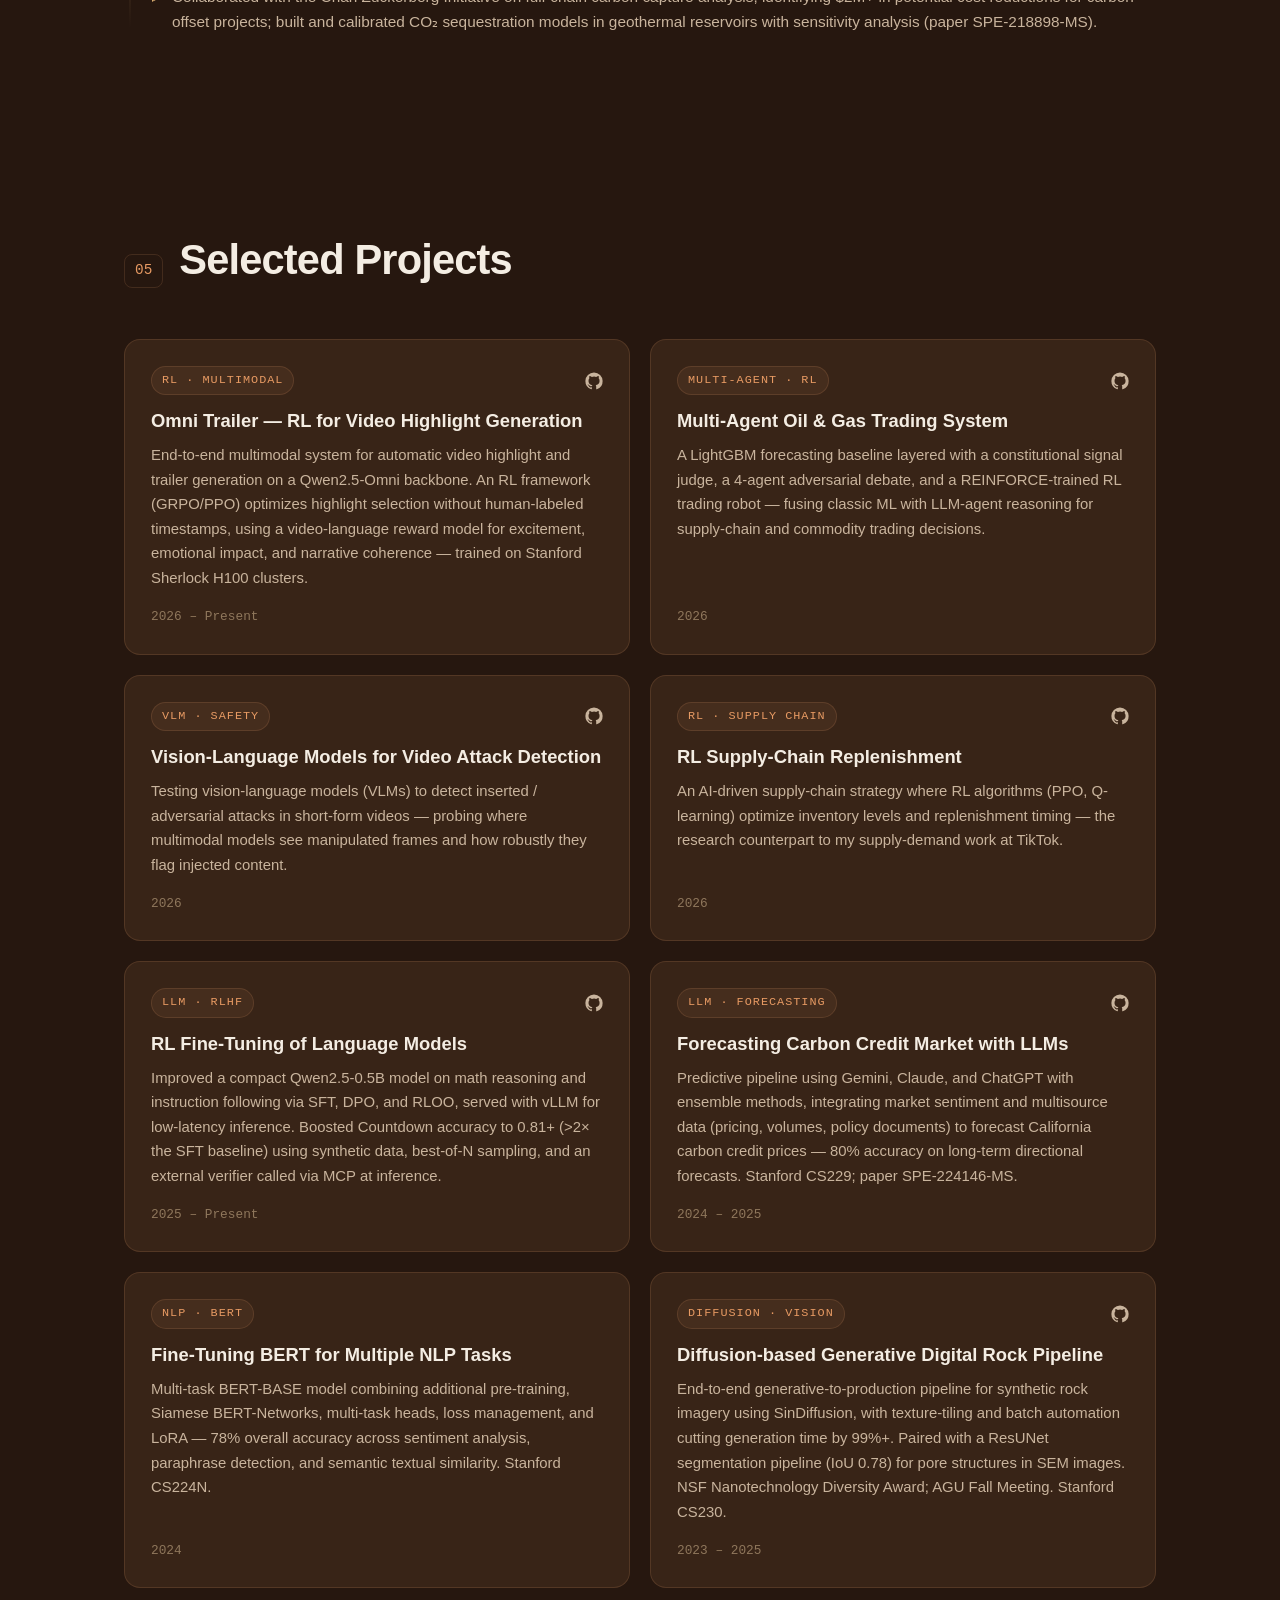
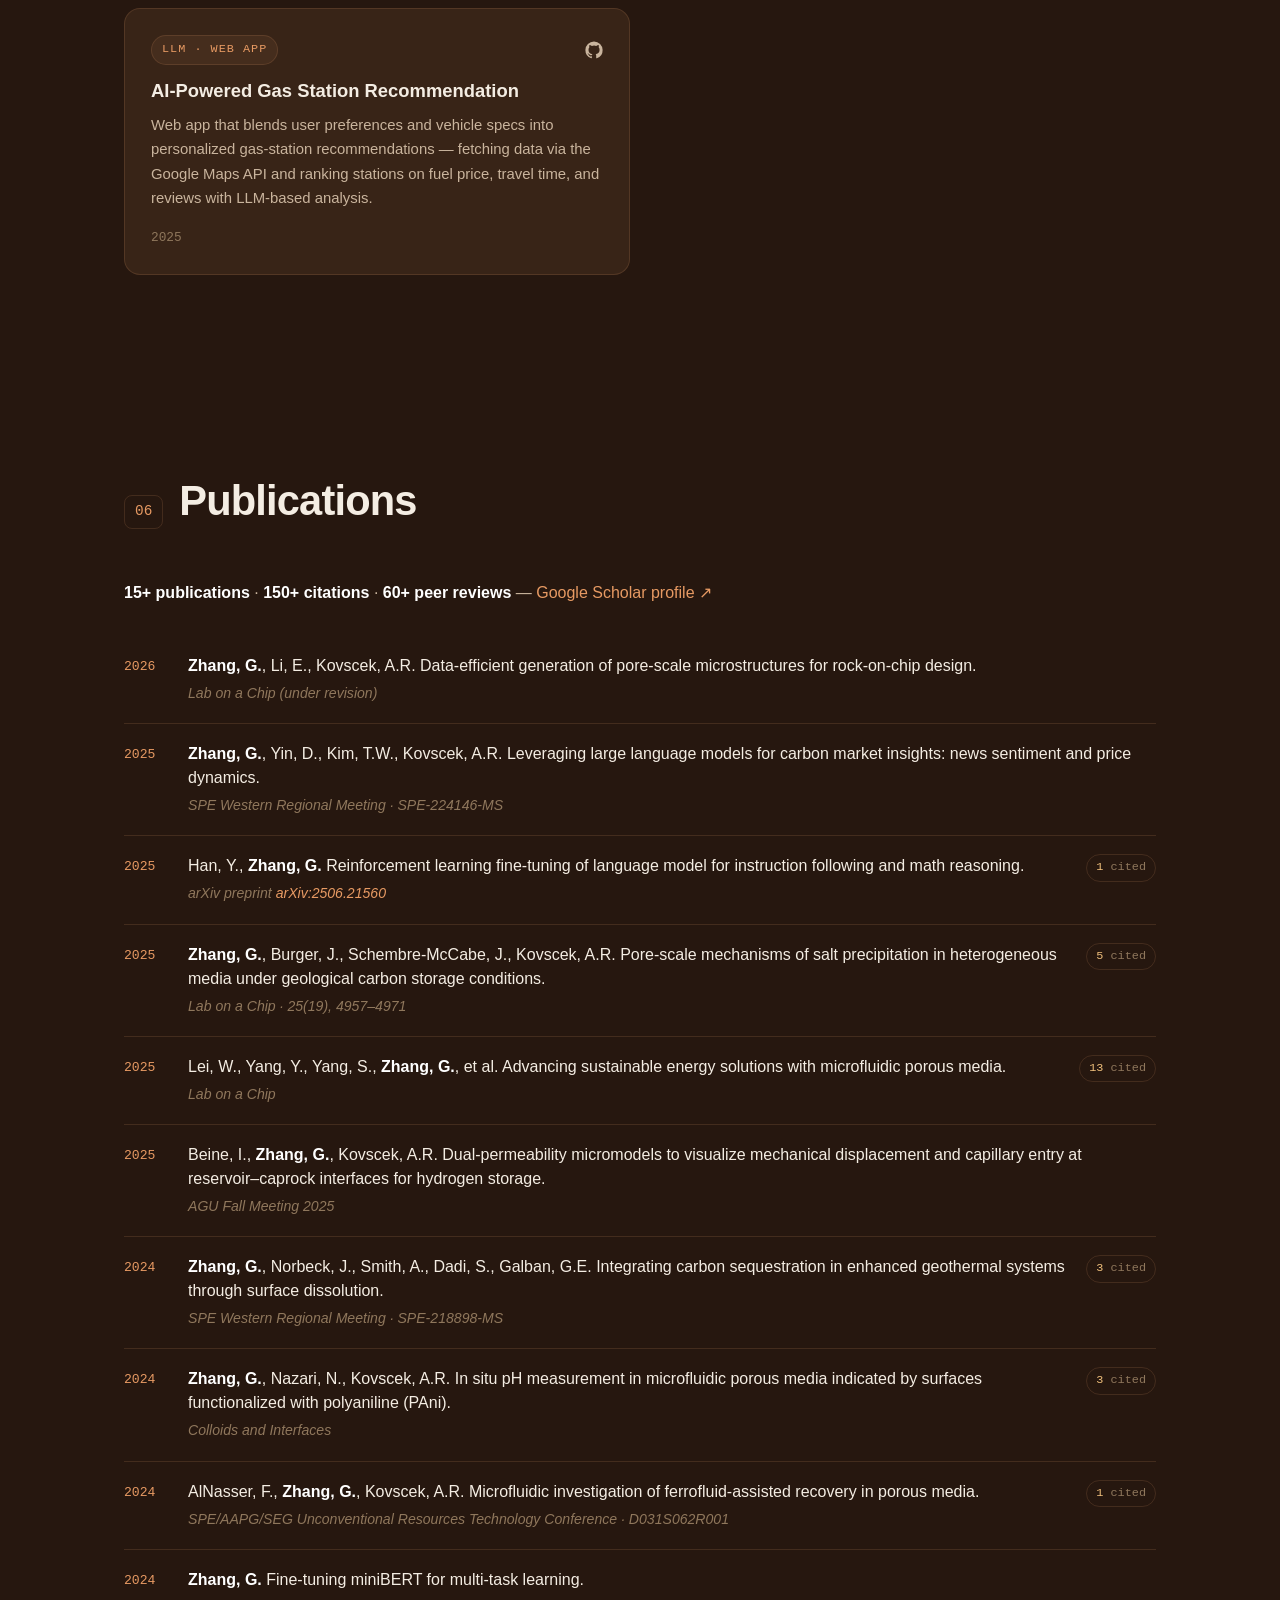
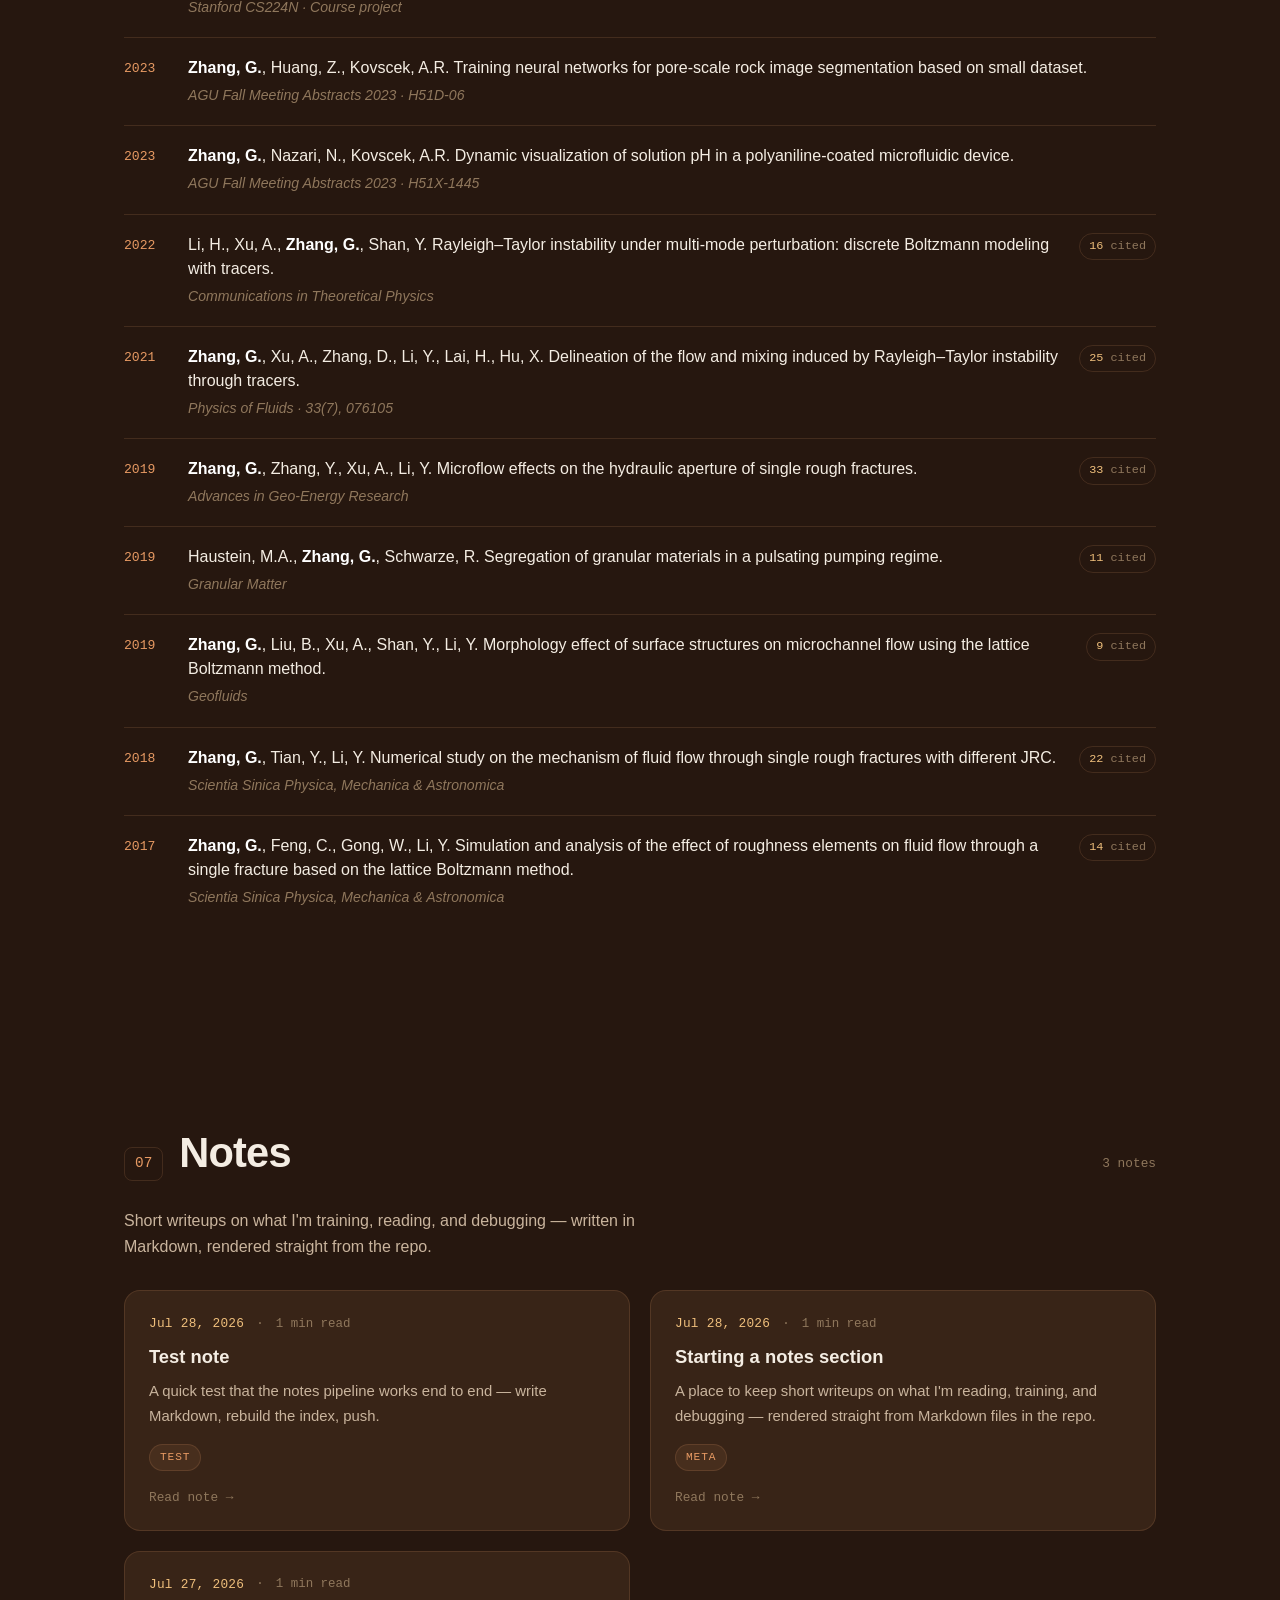
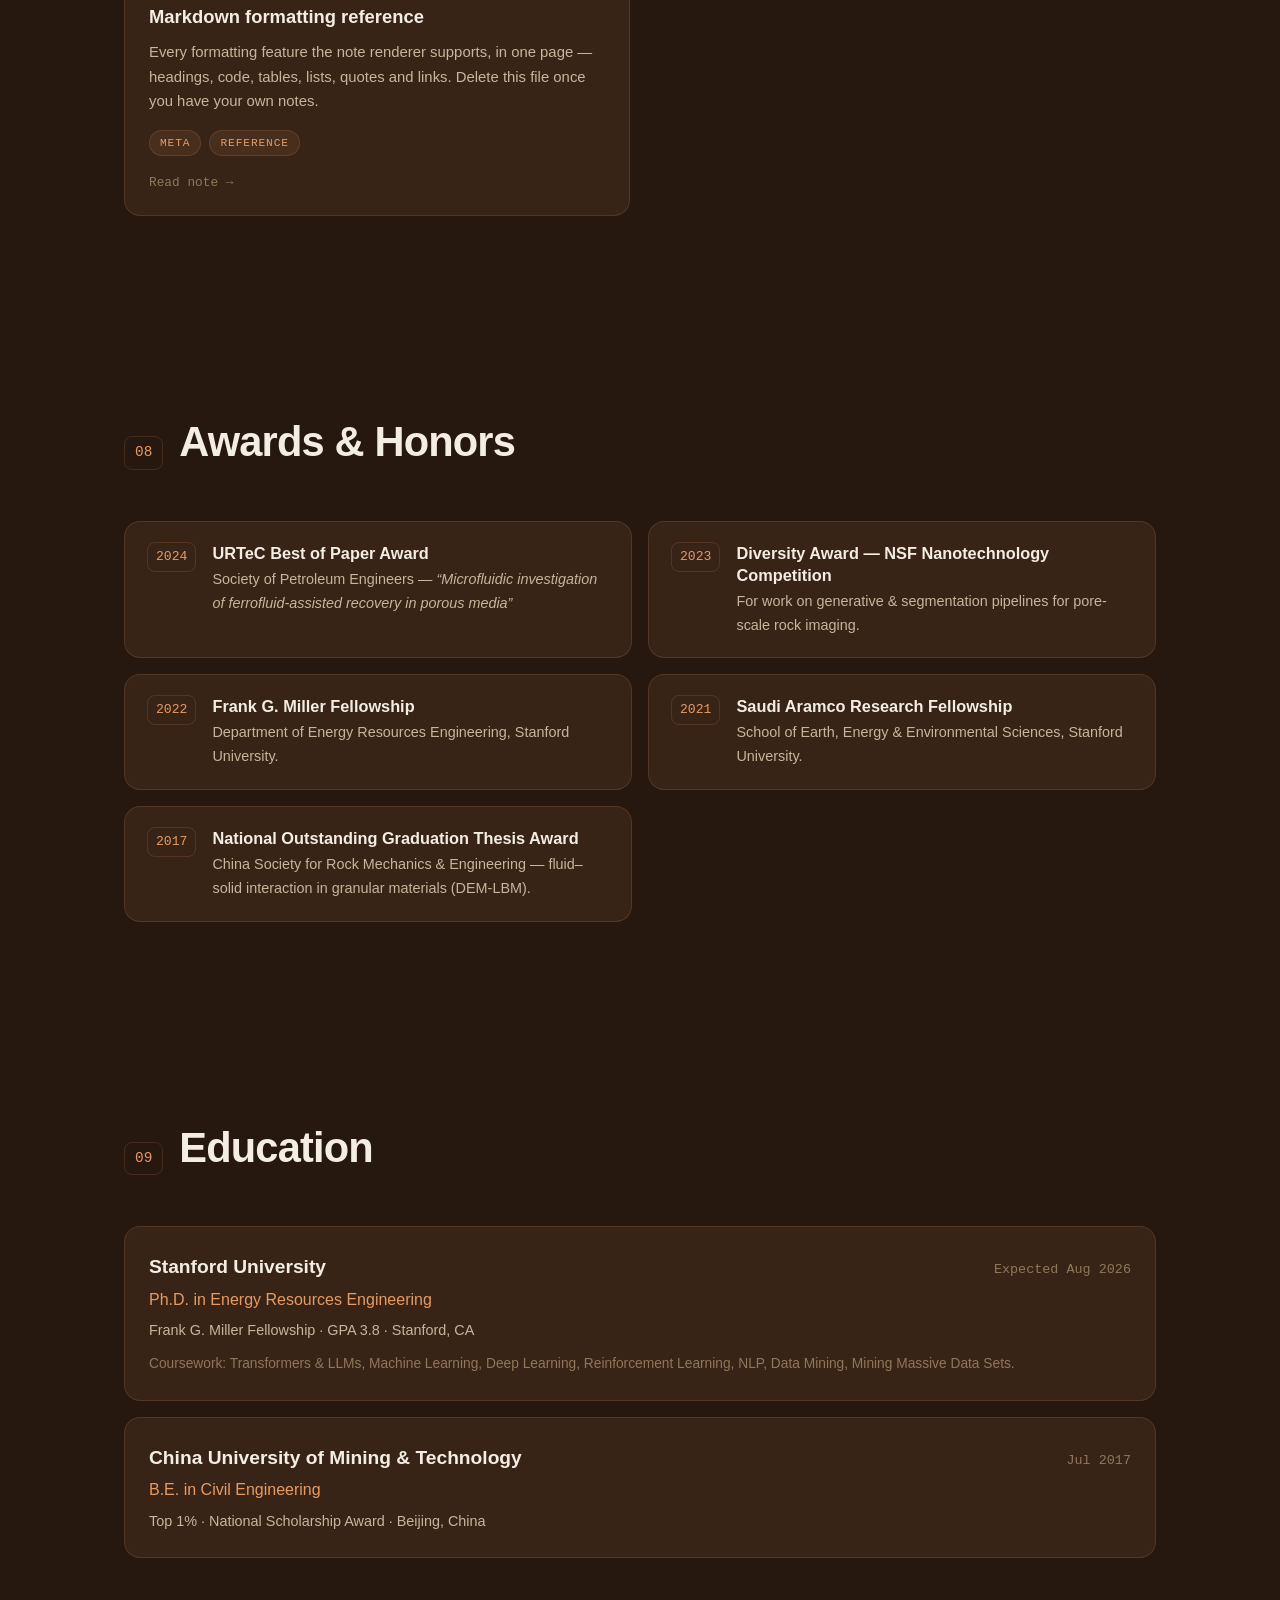
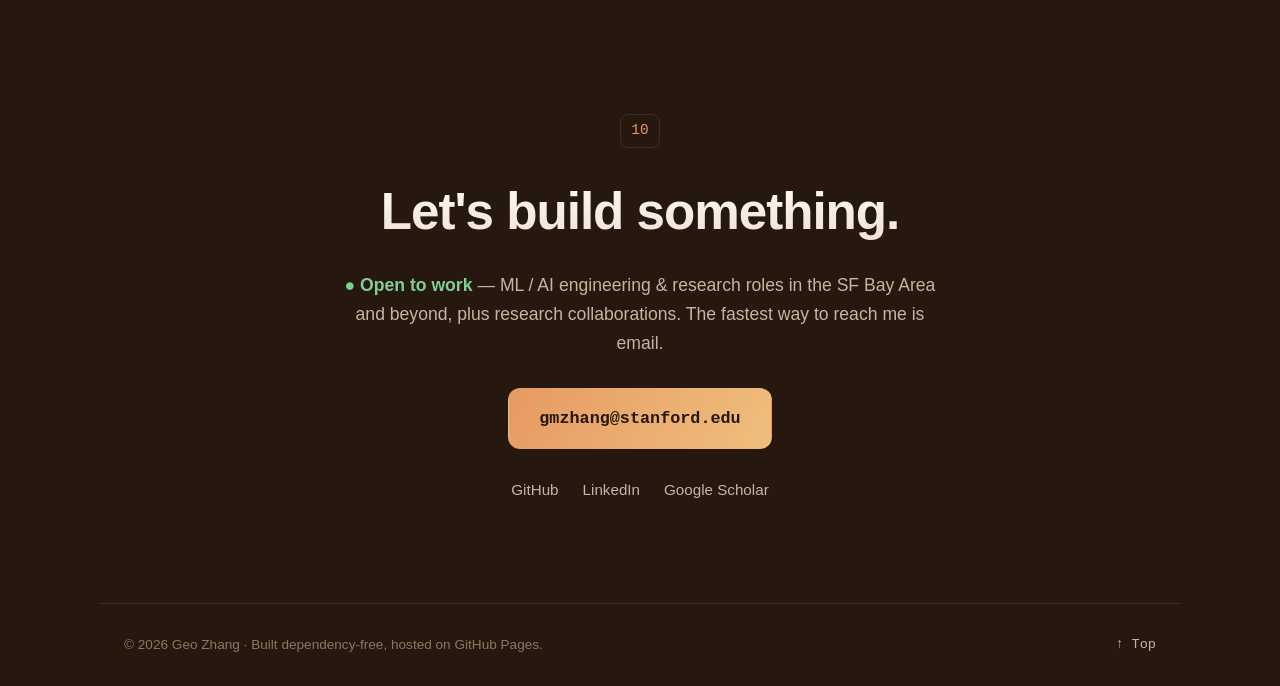
==== commit e4c3d25c: "Add Notes section: Markdown notes rendered from posts/ Drop a .md file in posts/, run tools/build_po" ====
--- a/index.html
+++ b/index.html
@@ -37,6 +37,7 @@
         <a href="#experience">Experience</a>
         <a href="#projects">Projects</a>
         <a href="#publications">Publications</a>
+        <a href="#notes">Notes</a>
         <a href="#awards">Awards</a>
         <a href="#education">Education</a>
         <a href="#contact" class="nav__cta">Contact</a>
@@ -619,10 +620,24 @@
       </ol>
     </section>
 
+    <!-- Notes -->
+    <section class="section" id="notes">
+      <div class="section__head reveal">
+        <span class="section__index">07</span>
+        <h2 class="section__title">Notes</h2>
+        <span class="section__count mono" id="notesCount"></span>
+      </div>
+      <p class="notes__lede reveal">Short writeups on what I'm training, reading, and debugging — written in Markdown, rendered straight from the repo.</p>
+      <div class="notes" id="notesList" data-limit="6">
+        <p class="notes__empty">Loading notes…</p>
+      </div>
+      <p class="notes__more mono" id="notesMore" hidden></p>
+    </section>
+
     <!-- Awards -->
     <section class="section" id="awards">
       <div class="section__head reveal">
-        <span class="section__index">07</span>
+        <span class="section__index">08</span>
         <h2 class="section__title">Awards &amp; Honors</h2>
       </div>
       <div class="awards">
@@ -667,7 +682,7 @@
     <!-- Education -->
     <section class="section" id="education">
       <div class="section__head reveal">
-        <span class="section__index">08</span>
+        <span class="section__index">09</span>
         <h2 class="section__title">Education</h2>
       </div>
       <div class="edu">
@@ -695,7 +710,7 @@
     <!-- Contact -->
     <section class="section section--contact" id="contact">
       <div class="contact reveal">
-        <span class="section__index">09</span>
+        <span class="section__index">10</span>
         <h2 class="contact__title">Let's build something.</h2>
         <p class="contact__lede"><span class="otw">● Open to work</span> — ML / AI engineering &amp; research roles in the SF Bay Area and beyond, plus research collaborations. The fastest way to reach me is email.</p>
         <a href="mailto:gmzhang@stanford.edu" class="btn btn--primary btn--lg">gmzhang@stanford.edu</a>
@@ -714,5 +729,7 @@
   </footer>
 
   <script src="script.js"></script>
+  <script src="md.js"></script>
+  <script src="posts.js"></script>
 </body>
 </html>
--- a/styles.css
+++ b/styles.css
@@ -372,13 +372,121 @@
 }
 .footer__top { color: var(--muted); font-family: var(--mono); }
 
+/* ---------- Notes (Markdown posts) ---------- */
+.section__count { margin-left: auto; color: var(--faint); font-size: .8rem; }
+.notes__lede { color: var(--muted); max-width: 62ch; margin-top: -24px; margin-bottom: 30px; }
+
+.notes { display: grid; grid-template-columns: repeat(2, 1fr); gap: 20px; }
+
+.note {
+  display: flex; flex-direction: column;
+  background: var(--surface); border: 1px solid var(--border);
+  border-radius: var(--radius); padding: 22px 24px; color: var(--text);
+  transition: transform .3s var(--ease), border-color .3s var(--ease), background .3s var(--ease);
+}
+.note:hover { transform: translateY(-4px); border-color: var(--border-2); background: var(--surface-2); color: var(--text); }
+.note__meta { display: flex; align-items: center; gap: 12px; margin-bottom: 10px; }
+.note__date { color: var(--accent-2); font-size: .8rem; letter-spacing: .02em; }
+.note__read { color: var(--faint); font-size: .78rem; }
+.note__read::before { content: "·"; margin-right: 12px; }
+.note__title { font-size: 1.15rem; line-height: 1.35; margin-bottom: 10px; }
+.note:hover .note__title { color: var(--accent-2); }
+.note__summary { color: var(--muted); font-size: .93rem; flex-grow: 1; margin-bottom: 16px; }
+.note__tags { display: flex; flex-wrap: wrap; gap: 8px; }
+.note__tag {
+  font-size: .7rem; letter-spacing: .08em; text-transform: uppercase;
+  color: var(--accent); background: rgba(231, 154, 99, .09);
+  border: 1px solid var(--border); border-radius: 999px; padding: 3px 10px;
+}
+.note__cta { margin-top: 16px; color: var(--faint); font-size: .8rem; transition: color .2s var(--ease); }
+.note:hover .note__cta { color: var(--accent); }
+.notes__empty { color: var(--muted); grid-column: 1 / -1; }
+.notes__empty code, .prose code { font-family: var(--mono); font-size: .88em; }
+.notes__more { color: var(--faint); font-size: .8rem; margin-top: 18px; }
+
+/* ---------- Single note page ---------- */
+.body--post { background: var(--bg); }
+.post { max-width: 780px; margin: 0 auto; padding: 128px 24px 40px; }
+.post__back { display: inline-block; color: var(--muted); font-size: .85rem; margin-bottom: 28px; }
+.post__back:hover { color: var(--accent); }
+.post__head { border-bottom: 1px solid var(--border); padding-bottom: 26px; margin-bottom: 34px; }
+.post__meta { display: flex; align-items: center; gap: 12px; margin-bottom: 12px; }
+.post__date { color: var(--accent-2); font-size: .85rem; }
+.post__read { color: var(--faint); font-size: .8rem; }
+.post__read::before { content: "·"; margin-right: 12px; }
+.post__title { font-size: clamp(1.9rem, 4.4vw, 2.7rem); line-height: 1.15; letter-spacing: -.02em; margin-bottom: 16px; }
+
+.post__toc {
+  background: var(--surface); border: 1px solid var(--border);
+  border-radius: var(--radius); padding: 18px 22px; margin-bottom: 34px;
+}
+.post__toc-title { color: var(--faint); font-size: .72rem; letter-spacing: .14em; text-transform: uppercase; margin-bottom: 10px; }
+.post__toc ul { list-style: none; display: grid; gap: 6px; }
+.post__toc a { color: var(--muted); font-size: .9rem; }
+.post__toc a:hover { color: var(--accent); }
+.post__toc .lvl-3 { padding-left: 18px; font-size: .86rem; }
+
+.post__nav { display: flex; flex-wrap: wrap; gap: 16px; justify-content: space-between; margin-top: 56px; }
+.post__nav-link {
+  flex: 1 1 240px; display: flex; flex-direction: column; gap: 6px;
+  background: var(--surface); border: 1px solid var(--border); border-radius: var(--radius);
+  padding: 16px 20px; color: var(--text); font-size: .95rem;
+  transition: border-color .3s var(--ease), background .3s var(--ease);
+}
+.post__nav-link:hover { border-color: var(--border-2); background: var(--surface-2); color: var(--accent-2); }
+.post__nav-link span { color: var(--faint); font-size: .74rem; letter-spacing: .1em; text-transform: uppercase; }
+.post__nav-link--next { text-align: right; }
+
+/* ---------- Rendered Markdown ---------- */
+.prose { color: var(--text); font-size: 1.02rem; line-height: 1.78; }
+.prose > * + * { margin-top: 1.1em; }
+.prose h1, .prose h2, .prose h3, .prose h4, .prose h5, .prose h6 { line-height: 1.28; scroll-margin-top: 96px; }
+.prose h1 { font-size: 1.9rem; margin-top: 1.8em; }
+.prose h2 { font-size: 1.45rem; margin-top: 1.9em; padding-bottom: .3em; border-bottom: 1px solid var(--border); }
+.prose h3 { font-size: 1.16rem; margin-top: 1.7em; color: var(--accent-2); }
+.prose h4 { font-size: 1rem; margin-top: 1.5em; color: var(--muted); }
+.prose p { color: #e9dfd2; }
+.prose strong { color: #fff; }
+.prose ul, .prose ol { padding-left: 1.35em; }
+.prose li + li { margin-top: .4em; }
+.prose li::marker { color: var(--accent); }
+.prose li.task { list-style: none; margin-left: -1.35em; }
+.prose li.task input { accent-color: var(--accent); margin-right: .5em; }
+.prose blockquote {
+  border-left: 3px solid var(--accent); background: rgba(231, 154, 99, .06);
+  border-radius: 0 10px 10px 0; padding: 4px 20px; color: var(--muted); font-style: italic;
+}
+.prose blockquote > * + * { margin-top: .8em; }
+.prose code {
+  background: rgba(231, 154, 99, .1); border: 1px solid var(--border);
+  border-radius: 6px; padding: .12em .38em; color: var(--accent-2);
+}
+.prose pre {
+  background: var(--bg-2); border: 1px solid var(--border); border-radius: 12px;
+  padding: 18px 20px; overflow-x: auto; line-height: 1.6;
+}
+.prose pre code {
+  background: none; border: 0; padding: 0; color: #e6d6c2;
+  font-family: var(--mono); font-size: .88rem; white-space: pre;
+}
+.prose hr { border: 0; border-top: 1px solid var(--border); margin: 2.4em 0; }
+.prose img { max-width: 100%; border-radius: 12px; border: 1px solid var(--border); display: block; }
+.prose a { text-decoration: underline; text-underline-offset: 3px; text-decoration-color: var(--border-2); }
+.prose__tablewrap { overflow-x: auto; }
+.prose table { width: 100%; border-collapse: collapse; font-size: .93rem; }
+.prose th, .prose td { border: 1px solid var(--border); padding: 10px 14px; text-align: left; }
+.prose th { background: var(--surface); color: var(--text); font-family: var(--mono); font-size: .82rem; letter-spacing: .04em; }
+.prose td { color: var(--muted); }
+.prose del { color: var(--faint); }
+
 /* ---------- Reveal animation ---------- */
 .reveal { opacity: 0; transform: translateY(24px); transition: opacity .7s var(--ease), transform .7s var(--ease); }
 .reveal.in { opacity: 1; transform: none; }
 
 /* ---------- Responsive ---------- */
 @media (max-width: 860px) {
-  .cards, .projects { grid-template-columns: 1fr; }
+  .cards, .projects, .notes { grid-template-columns: 1fr; }
+  .post { padding-top: 108px; }
 }
 
 @media (max-width: 720px) {
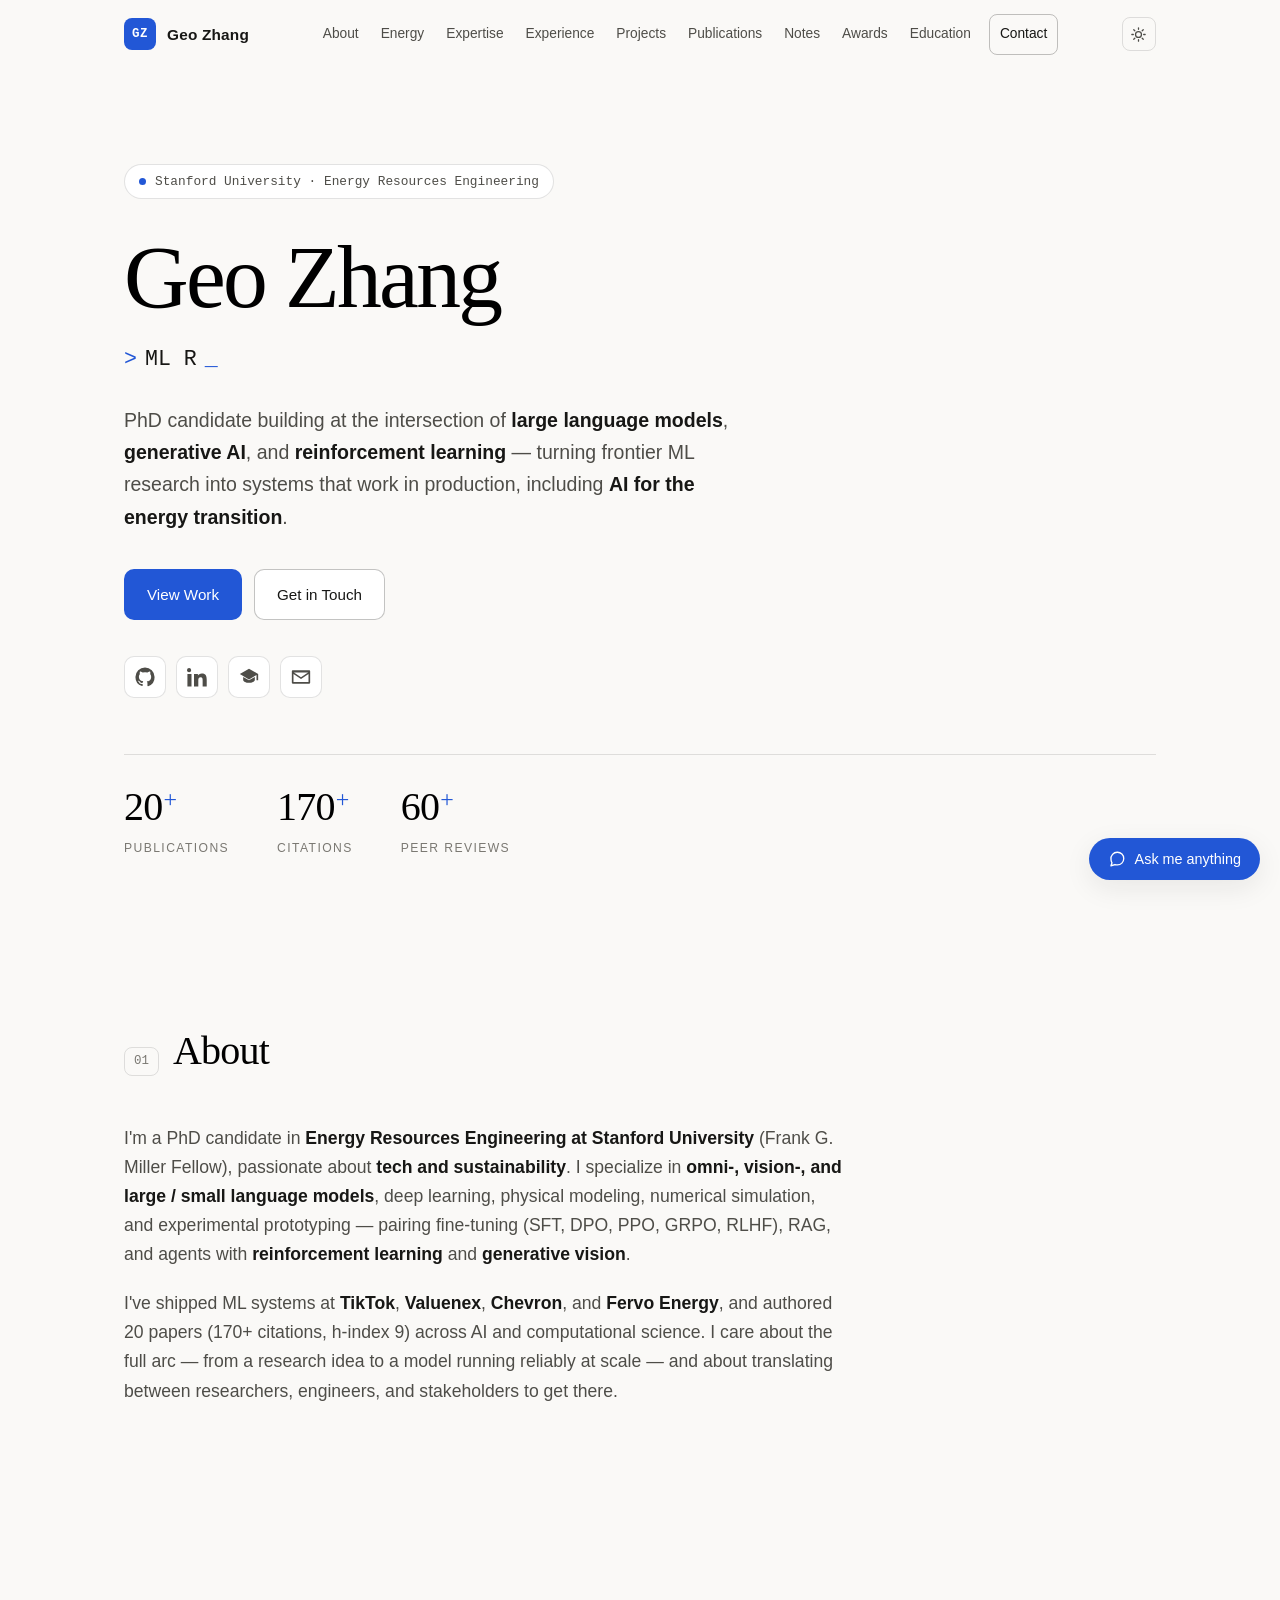
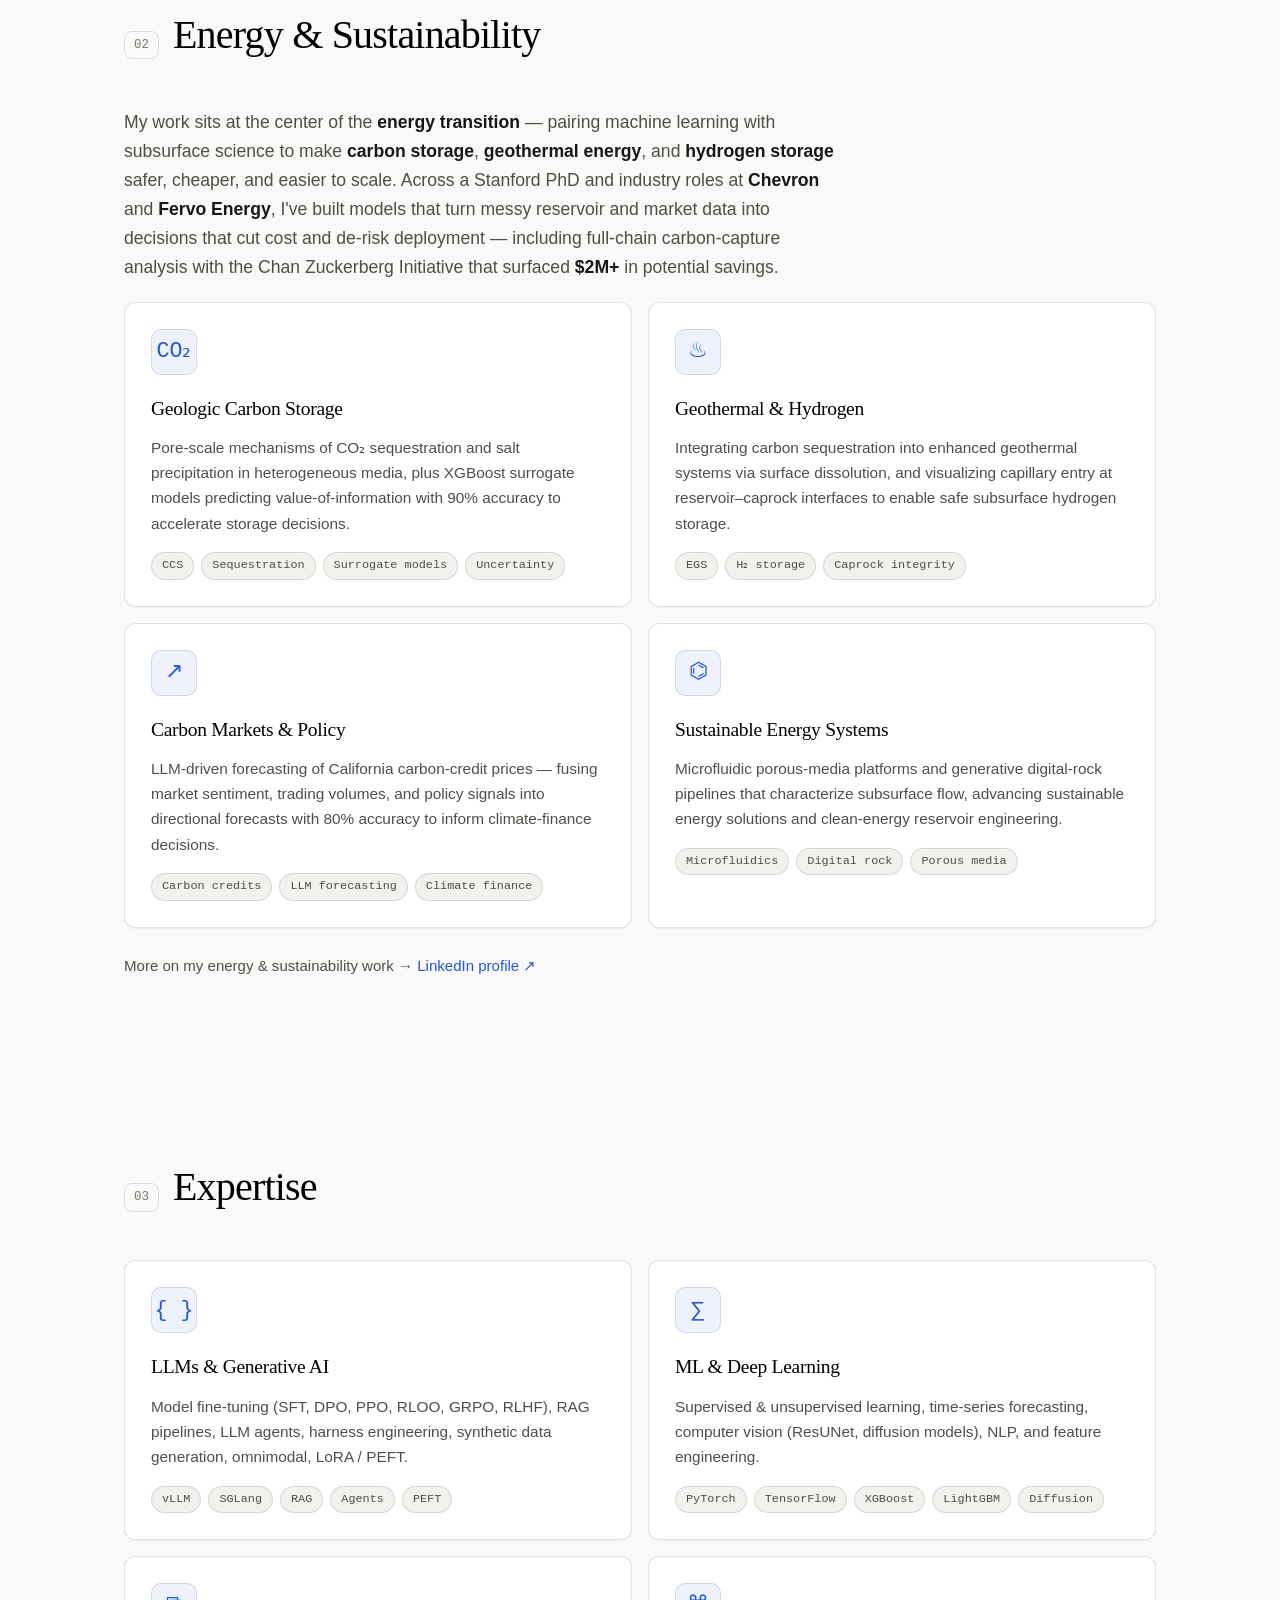
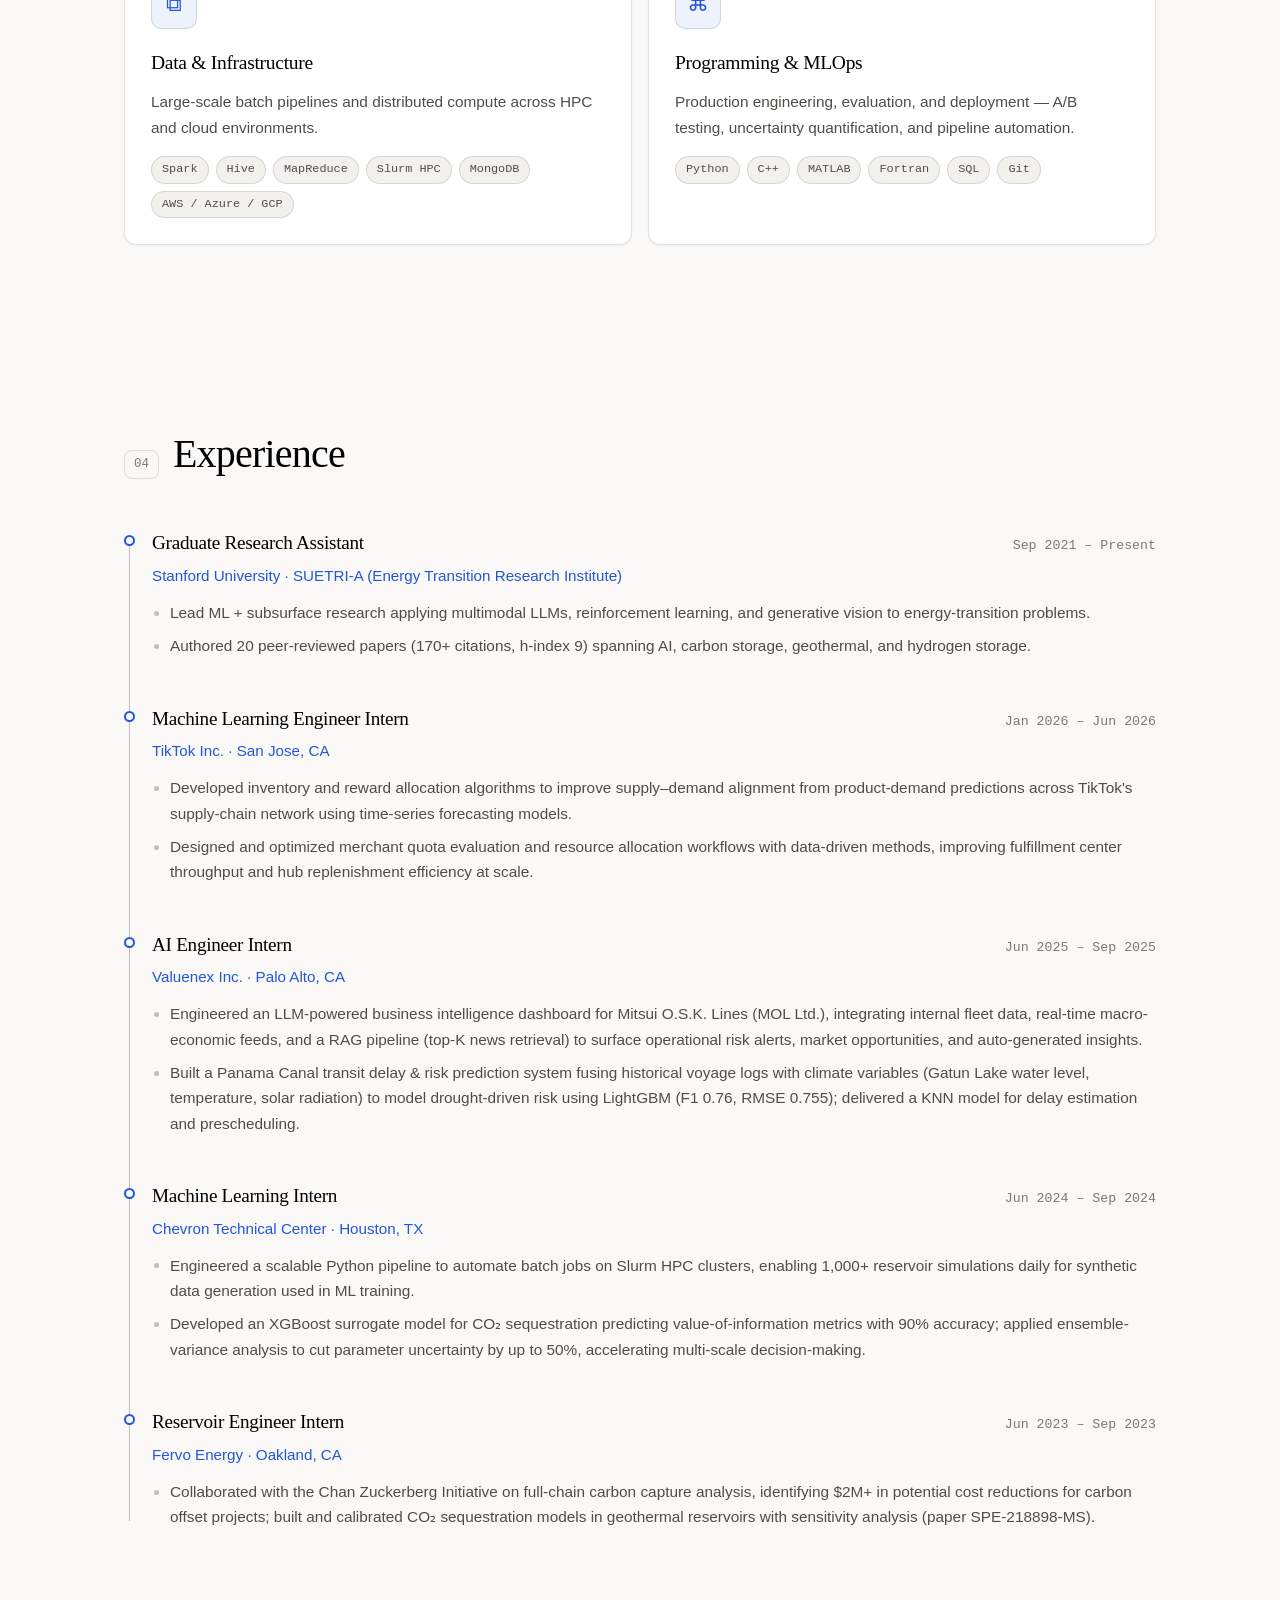
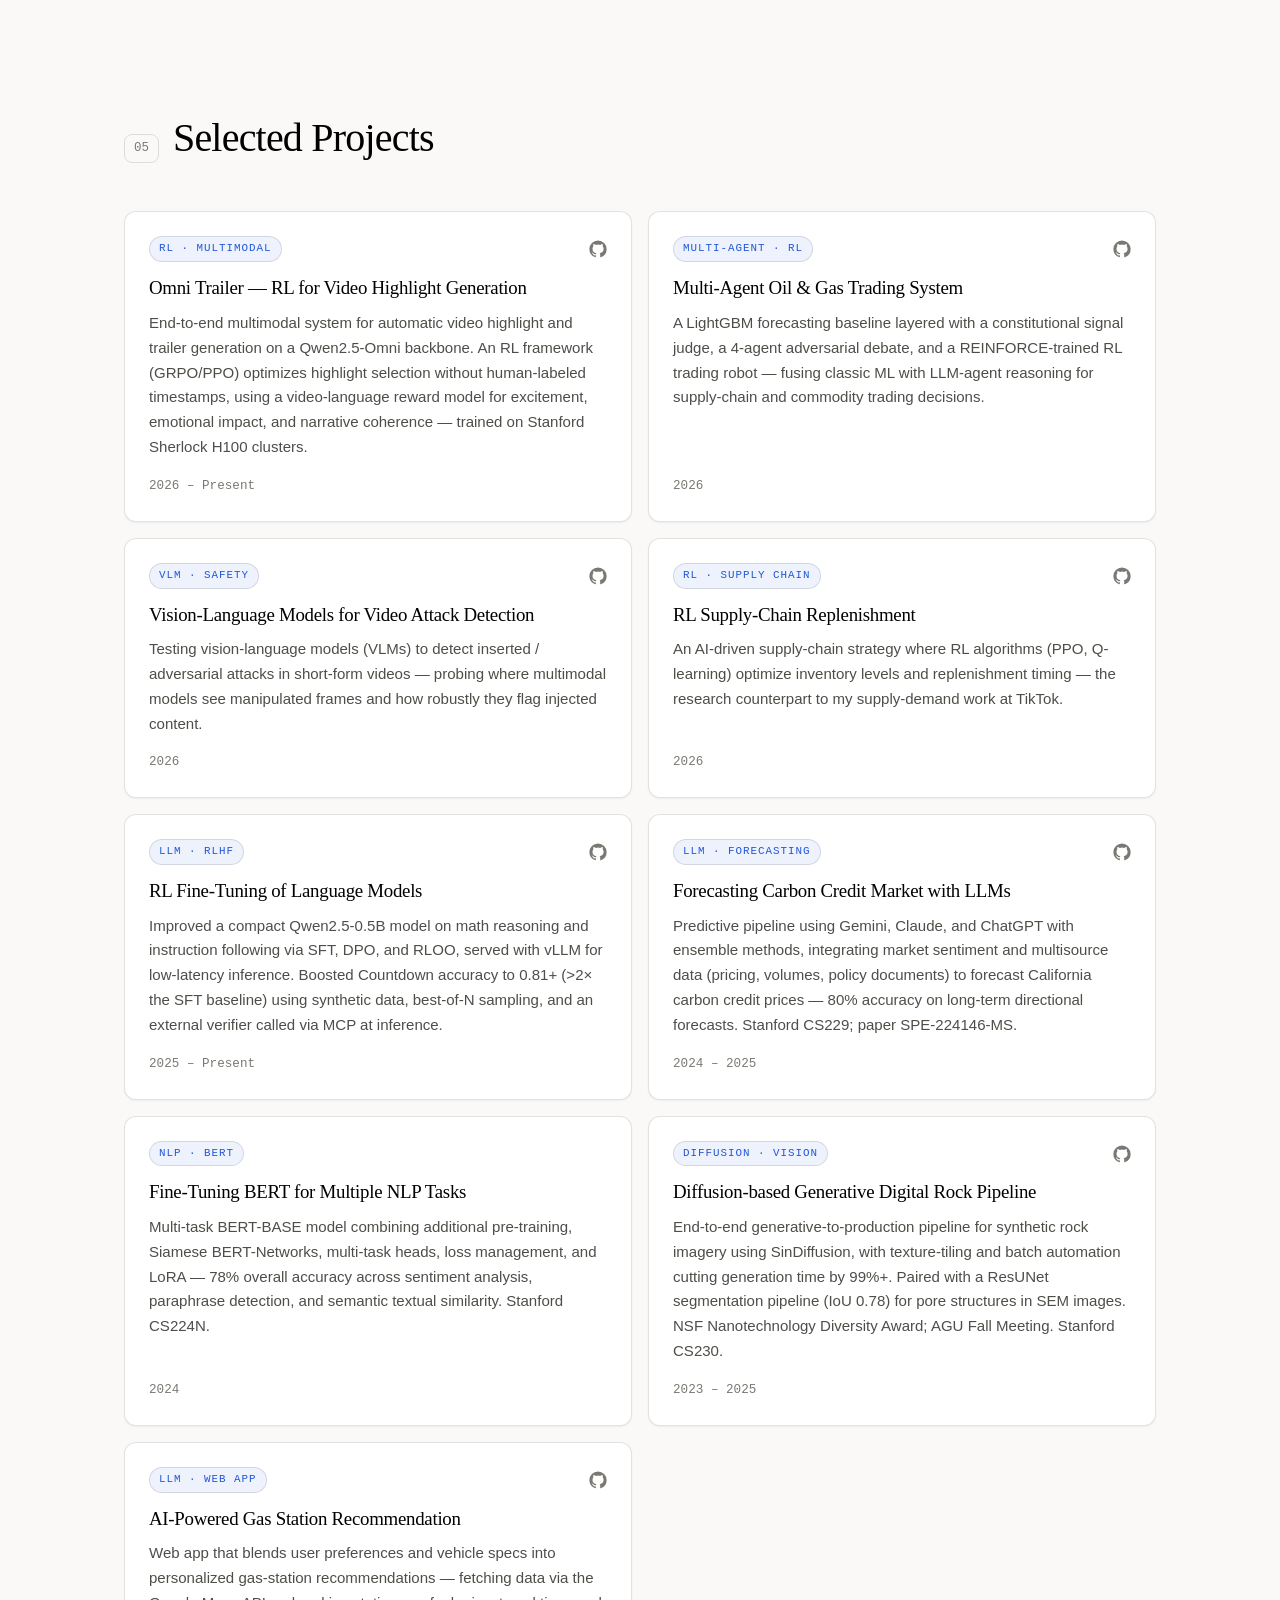
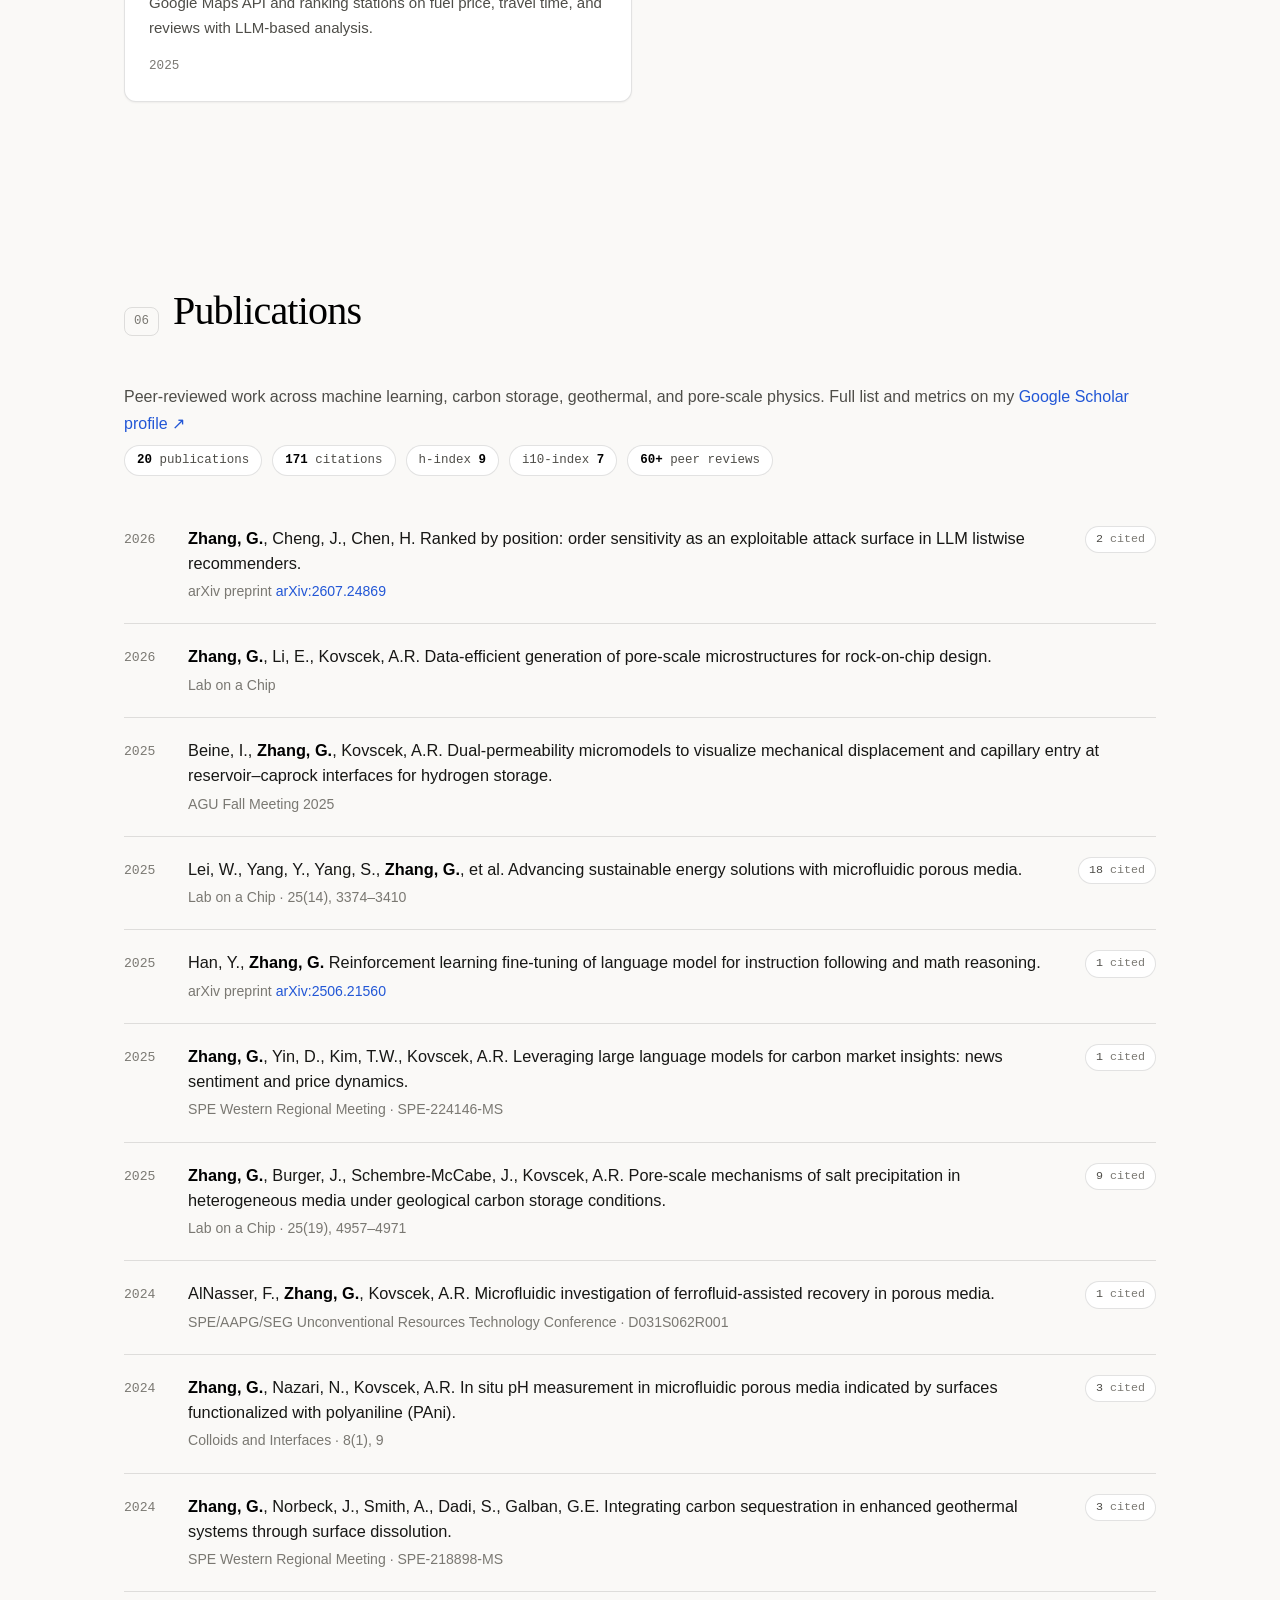
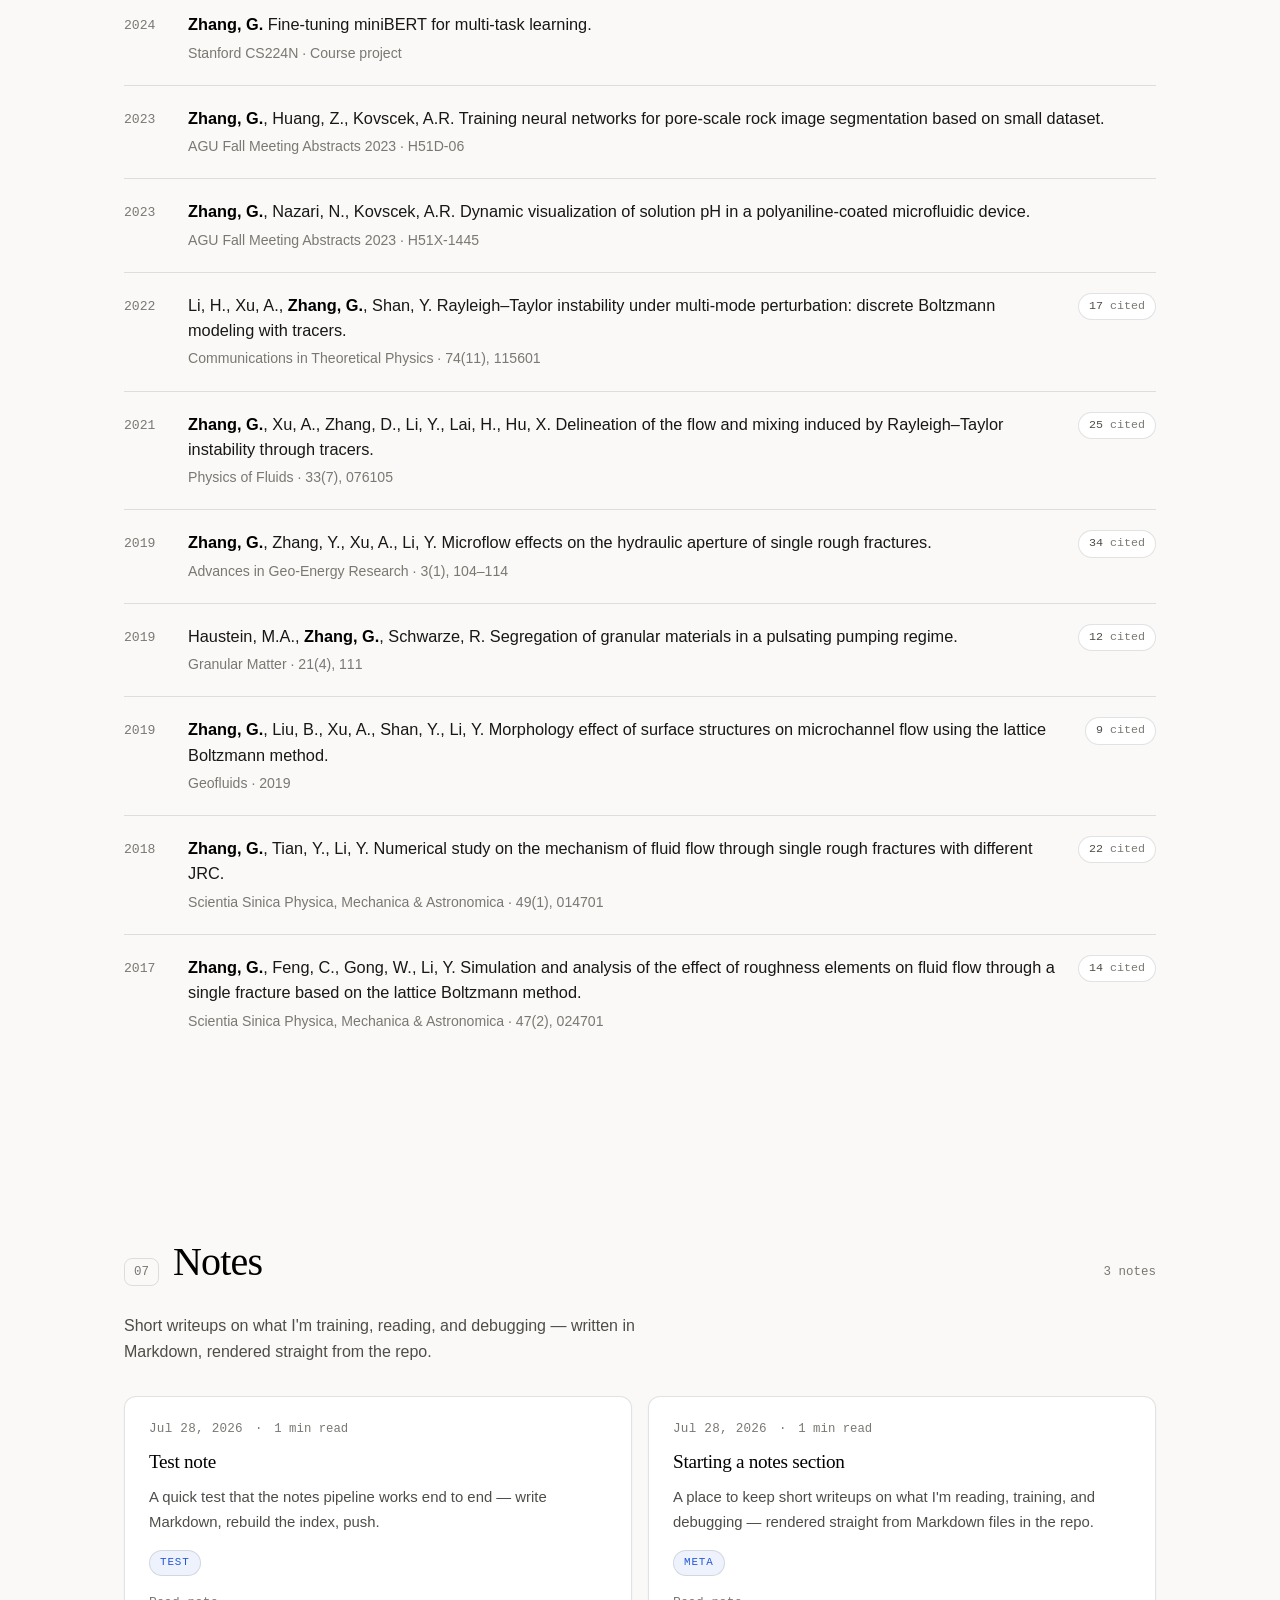
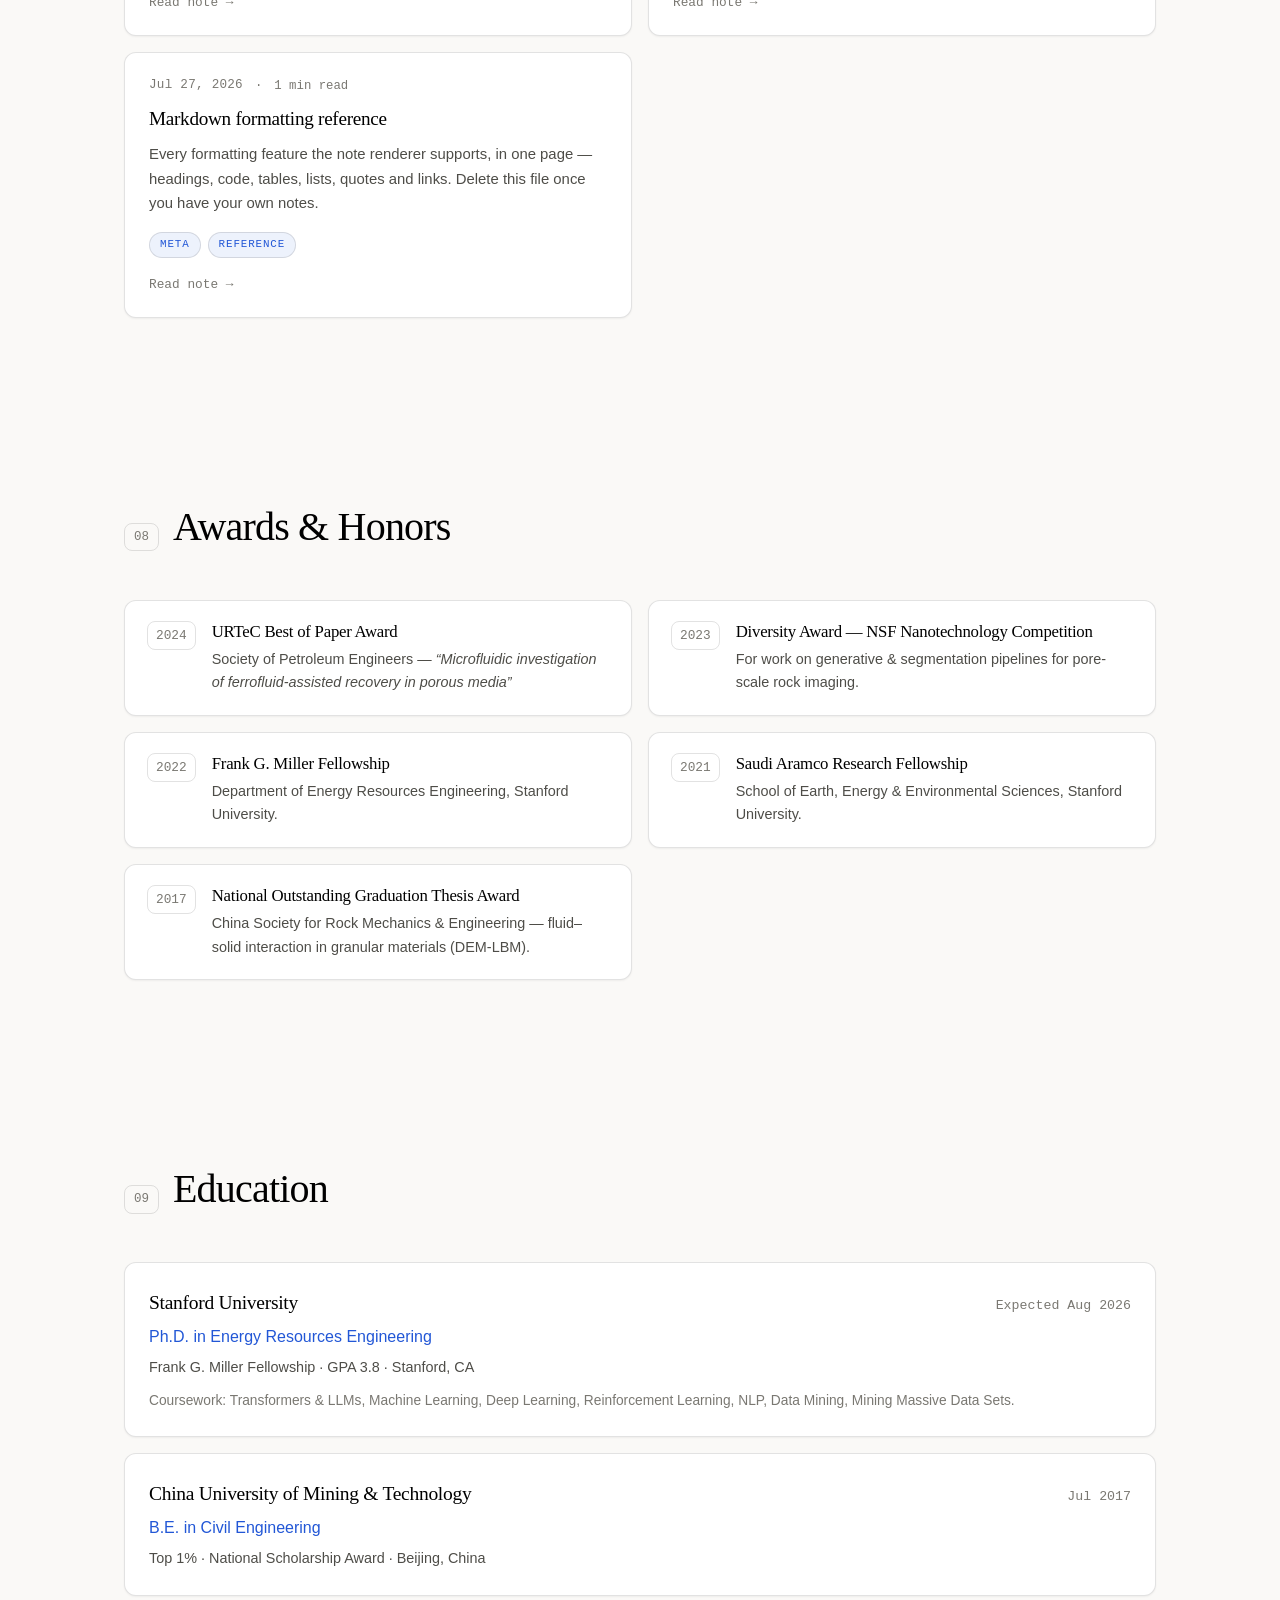
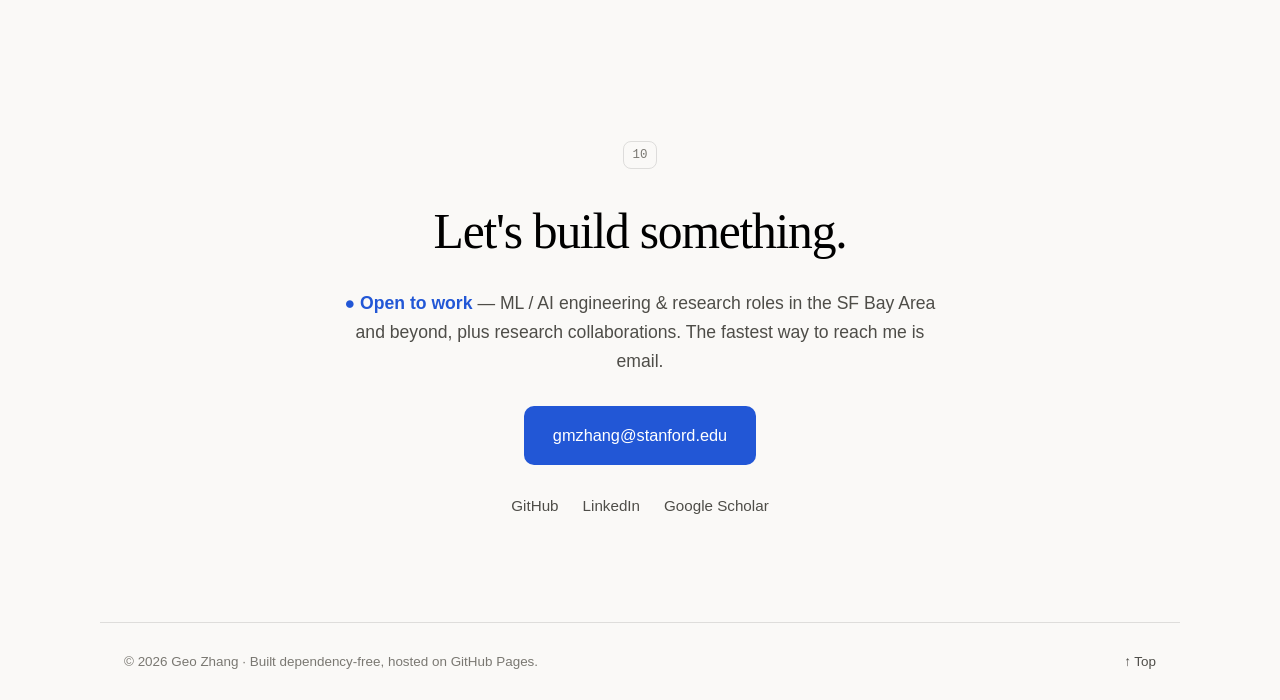
==== commit 869ab862: "Restyle in blue with light/dark, refresh publications, add chat widget Visual system reworked along " ====
--- a/index.html
+++ b/index.html
@@ -13,8 +13,21 @@
   <meta property="og:description" content="Stanford PhD candidate working on LLMs, generative AI, reinforcement learning, and applied machine learning." />
   <meta property="og:url" content="https://geoz-lab.github.io" />
 
+  <meta name="theme-color" content="#faf9f7" media="(prefers-color-scheme: light)" />
+  <meta name="theme-color" content="#141413" media="(prefers-color-scheme: dark)" />
+
   <link rel="icon" type="image/svg+xml" href="favicon.svg" />
   <link rel="stylesheet" href="styles.css" />
+
+  <!-- Apply the saved theme before first paint to avoid a flash. -->
+  <script>
+    (function () {
+      try {
+        var t = localStorage.getItem("theme");
+        if (t === "light" || t === "dark") document.documentElement.setAttribute("data-theme", t);
+      } catch (e) {}
+    })();
+  </script>
 </head>
 <body>
   <a class="skip-link" href="#main">Skip to content</a>
@@ -43,49 +56,26 @@
         <a href="#contact" class="nav__cta">Contact</a>
       </nav>
 
-      <button class="nav__toggle" id="navToggle" aria-label="Toggle menu" aria-expanded="false" aria-controls="navLinks">
-        <span></span><span></span><span></span>
-      </button>
+      <div class="nav__right">
+        <button class="nav__theme" id="themeToggle" type="button" aria-label="Switch colour theme">
+          <svg class="icon-sun" viewBox="0 0 24 24" fill="none" stroke="currentColor" stroke-width="1.8" stroke-linecap="round" aria-hidden="true">
+            <circle cx="12" cy="12" r="4.2"/>
+            <path d="M12 2.6v2.1M12 19.3v2.1M2.6 12h2.1M19.3 12h2.1M5.3 5.3l1.5 1.5M17.2 17.2l1.5 1.5M18.7 5.3l-1.5 1.5M6.8 17.2l-1.5 1.5"/>
+          </svg>
+          <svg class="icon-moon" viewBox="0 0 24 24" fill="none" stroke="currentColor" stroke-width="1.8" stroke-linecap="round" stroke-linejoin="round" aria-hidden="true">
+            <path d="M20.5 14.3A8.6 8.6 0 0 1 9.7 3.5a8.6 8.6 0 1 0 10.8 10.8Z"/>
+          </svg>
+        </button>
+        <button class="nav__toggle" id="navToggle" aria-label="Toggle menu" aria-expanded="false" aria-controls="navLinks">
+          <span></span><span></span><span></span>
+        </button>
+      </div>
     </div>
   </header>
 
   <main id="main">
     <!-- Hero -->
     <section class="hero" id="top">
-      <div class="hero__grid" aria-hidden="true"></div>
-      <div class="hero__glow" aria-hidden="true"></div>
-
-      <svg class="hero__mesh" viewBox="0 0 360 520" aria-hidden="true" preserveAspectRatio="xMidYMid meet">
-        <defs>
-          <linearGradient id="meshgrad" x1="0" y1="0" x2="1" y2="1">
-            <stop offset="0" stop-color="#e79a63"/>
-            <stop offset="1" stop-color="#efbf7c"/>
-          </linearGradient>
-        </defs>
-        <g stroke="url(#meshgrad)" stroke-width="0.8" fill="none" opacity="0.9">
-          <!-- central vein -->
-          <path d="M180 40 L180 120 L180 200 L180 280 L180 360 L180 440 L180 495"/>
-          <!-- left outline -->
-          <path d="M180 40 L140 95 L108 165 L92 245 L104 330 L140 405 L180 495"/>
-          <!-- right outline -->
-          <path d="M180 40 L220 95 L252 165 L268 245 L256 330 L220 405 L180 495"/>
-          <!-- ribs + cross mesh -->
-          <path d="M140 95 L180 120 M108 165 L180 200 M92 245 L180 280 M104 330 L180 360 M140 405 L180 440"/>
-          <path d="M220 95 L180 120 M252 165 L180 200 M268 245 L180 280 M256 330 L180 360 M220 405 L180 440"/>
-          <path d="M108 165 L180 120 M92 245 L180 200 M104 330 L180 280 M140 405 L180 360"/>
-          <path d="M252 165 L180 120 M268 245 L180 200 M256 330 L180 280 M220 405 L180 360"/>
-        </g>
-        <g fill="url(#meshgrad)" class="hero__nodes">
-          <circle cx="180" cy="40" r="2.4"/><circle cx="180" cy="120" r="2"/><circle cx="180" cy="200" r="2"/>
-          <circle cx="180" cy="280" r="2"/><circle cx="180" cy="360" r="2"/><circle cx="180" cy="440" r="2"/>
-          <circle cx="180" cy="495" r="2.4"/>
-          <circle cx="140" cy="95" r="1.8"/><circle cx="108" cy="165" r="1.8"/><circle cx="92" cy="245" r="1.8"/>
-          <circle cx="104" cy="330" r="1.8"/><circle cx="140" cy="405" r="1.8"/>
-          <circle cx="220" cy="95" r="1.8"/><circle cx="252" cy="165" r="1.8"/><circle cx="268" cy="245" r="1.8"/>
-          <circle cx="256" cy="330" r="1.8"/><circle cx="220" cy="405" r="1.8"/>
-        </g>
-      </svg>
-
       <div class="hero__content">
         <p class="hero__eyebrow"><span class="dot"></span> Stanford University · Energy Resources Engineering</p>
         <h1 class="hero__title">Geo&nbsp;Zhang</h1>
@@ -123,8 +113,8 @@
       </div>
 
       <ul class="hero__stats" aria-label="Highlights">
-        <li><span class="num" data-count="15">0</span><span class="plus">+</span><span class="lbl">Publications</span></li>
-        <li><span class="num" data-count="150">0</span><span class="plus">+</span><span class="lbl">Citations</span></li>
+        <li><span class="num" data-count="20">0</span><span class="plus">+</span><span class="lbl">Publications</span></li>
+        <li><span class="num" data-count="170">0</span><span class="plus">+</span><span class="lbl">Citations</span></li>
         <li><span class="num" data-count="60">0</span><span class="plus">+</span><span class="lbl">Peer Reviews</span></li>
       </ul>
     </section>
@@ -146,8 +136,8 @@
         </p>
         <p>
           I've shipped ML systems at <strong>TikTok</strong>, <strong>Valuenex</strong>,
-          <strong>Chevron</strong>, and <strong>Fervo Energy</strong>, and authored 15+ papers
-          (150+ citations) across AI and computational science. I care about the full arc — from a
+          <strong>Chevron</strong>, and <strong>Fervo Energy</strong>, and authored 20 papers
+          (170+ citations, h-index 9) across AI and computational science. I care about the full arc — from a
           research idea to a model running reliably at scale — and about translating between
           researchers, engineers, and stakeholders to get there.
         </p>
@@ -280,7 +270,7 @@
             <p class="timeline__org">Stanford University · SUETRI-A (Energy Transition Research Institute)</p>
             <ul>
               <li>Lead ML + subsurface research applying multimodal LLMs, reinforcement learning, and generative vision to energy-transition problems.</li>
-              <li>Authored 15+ peer-reviewed papers (150+ citations) spanning AI, carbon storage, geothermal, and hydrogen storage.</li>
+              <li>Authored 20 peer-reviewed papers (170+ citations, h-index 9) spanning AI, carbon storage, geothermal, and hydrogen storage.</li>
             </ul>
           </div>
         </li>
@@ -467,16 +457,54 @@
         <h2 class="section__title">Publications</h2>
       </div>
       <p class="pub__profile reveal">
-        <strong>15+ publications</strong> · <strong>150+ citations</strong> · <strong>60+ peer reviews</strong> —
-        <a href="https://scholar.google.com/citations?user=PZgIiEoAAAAJ" target="_blank" rel="noopener">Google Scholar profile ↗</a>
+        Peer-reviewed work across machine learning, carbon storage, geothermal, and pore-scale physics.
+        Full list and metrics on my <a href="https://scholar.google.com/citations?user=PZgIiEoAAAAJ" target="_blank" rel="noopener">Google Scholar profile ↗</a>
       </p>
+      <ul class="pub__metrics reveal">
+        <li><b>20</b> publications</li>
+        <li><b>171</b> citations</li>
+        <li>h-index <b>9</b></li>
+        <li>i10-index <b>7</b></li>
+        <li><b>60+</b> peer reviews</li>
+      </ul>
       <ol class="pubs">
         <li class="pub reveal">
           <span class="pub__year mono">2026</span>
           <div class="pub__body">
+            <p class="pub__title"><strong>Zhang, G.</strong>, Cheng, J., Chen, H. Ranked by position: order sensitivity as an exploitable attack surface in LLM listwise recommenders.</p>
+            <p class="pub__venue">arXiv preprint <a href="https://arxiv.org/abs/2607.24869" target="_blank" rel="noopener">arXiv:2607.24869</a></p>
+          </div>
+          <span class="pub__cites mono" title="Citations">2</span>
+        </li>
+        <li class="pub reveal">
+          <span class="pub__year mono">2026</span>
+          <div class="pub__body">
             <p class="pub__title"><strong>Zhang, G.</strong>, Li, E., Kovscek, A.R. Data-efficient generation of pore-scale microstructures for rock-on-chip design.</p>
-            <p class="pub__venue">Lab on a Chip <em>(under revision)</em></p>
-          </div>
+            <p class="pub__venue">Lab on a Chip</p>
+          </div>
+        </li>
+        <li class="pub reveal">
+          <span class="pub__year mono">2025</span>
+          <div class="pub__body">
+            <p class="pub__title">Beine, I., <strong>Zhang, G.</strong>, Kovscek, A.R. Dual-permeability micromodels to visualize mechanical displacement and capillary entry at reservoir–caprock interfaces for hydrogen storage.</p>
+            <p class="pub__venue">AGU Fall Meeting 2025</p>
+          </div>
+        </li>
+        <li class="pub reveal">
+          <span class="pub__year mono">2025</span>
+          <div class="pub__body">
+            <p class="pub__title">Lei, W., Yang, Y., Yang, S., <strong>Zhang, G.</strong>, et al. Advancing sustainable energy solutions with microfluidic porous media.</p>
+            <p class="pub__venue">Lab on a Chip · 25(14), 3374–3410</p>
+          </div>
+          <span class="pub__cites mono" title="Citations">18</span>
+        </li>
+        <li class="pub reveal">
+          <span class="pub__year mono">2025</span>
+          <div class="pub__body">
+            <p class="pub__title">Han, Y., <strong>Zhang, G.</strong> Reinforcement learning fine-tuning of language model for instruction following and math reasoning.</p>
+            <p class="pub__venue">arXiv preprint <a href="https://arxiv.org/abs/2506.21560" target="_blank" rel="noopener">arXiv:2506.21560</a></p>
+          </div>
+          <span class="pub__cites mono" title="Citations">1</span>
         </li>
         <li class="pub reveal">
           <span class="pub__year mono">2025</span>
@@ -484,13 +512,6 @@
             <p class="pub__title"><strong>Zhang, G.</strong>, Yin, D., Kim, T.W., Kovscek, A.R. Leveraging large language models for carbon market insights: news sentiment and price dynamics.</p>
             <p class="pub__venue">SPE Western Regional Meeting · SPE-224146-MS</p>
           </div>
-        </li>
-        <li class="pub reveal">
-          <span class="pub__year mono">2025</span>
-          <div class="pub__body">
-            <p class="pub__title">Han, Y., <strong>Zhang, G.</strong> Reinforcement learning fine-tuning of language model for instruction following and math reasoning.</p>
-            <p class="pub__venue">arXiv preprint <a href="https://arxiv.org/abs/2506.21560" target="_blank" rel="noopener">arXiv:2506.21560</a></p>
-          </div>
           <span class="pub__cites mono" title="Citations">1</span>
         </li>
         <li class="pub reveal">
@@ -499,22 +520,23 @@
             <p class="pub__title"><strong>Zhang, G.</strong>, Burger, J., Schembre-McCabe, J., Kovscek, A.R. Pore-scale mechanisms of salt precipitation in heterogeneous media under geological carbon storage conditions.</p>
             <p class="pub__venue">Lab on a Chip · 25(19), 4957–4971</p>
           </div>
-          <span class="pub__cites mono" title="Citations">5</span>
-        </li>
-        <li class="pub reveal">
-          <span class="pub__year mono">2025</span>
-          <div class="pub__body">
-            <p class="pub__title">Lei, W., Yang, Y., Yang, S., <strong>Zhang, G.</strong>, et al. Advancing sustainable energy solutions with microfluidic porous media.</p>
-            <p class="pub__venue">Lab on a Chip</p>
-          </div>
-          <span class="pub__cites mono" title="Citations">13</span>
-        </li>
-        <li class="pub reveal">
-          <span class="pub__year mono">2025</span>
-          <div class="pub__body">
-            <p class="pub__title">Beine, I., <strong>Zhang, G.</strong>, Kovscek, A.R. Dual-permeability micromodels to visualize mechanical displacement and capillary entry at reservoir–caprock interfaces for hydrogen storage.</p>
-            <p class="pub__venue">AGU Fall Meeting 2025</p>
-          </div>
+          <span class="pub__cites mono" title="Citations">9</span>
+        </li>
+        <li class="pub reveal">
+          <span class="pub__year mono">2024</span>
+          <div class="pub__body">
+            <p class="pub__title">AlNasser, F., <strong>Zhang, G.</strong>, Kovscek, A.R. Microfluidic investigation of ferrofluid-assisted recovery in porous media.</p>
+            <p class="pub__venue">SPE/AAPG/SEG Unconventional Resources Technology Conference · D031S062R001</p>
+          </div>
+          <span class="pub__cites mono" title="Citations">1</span>
+        </li>
+        <li class="pub reveal">
+          <span class="pub__year mono">2024</span>
+          <div class="pub__body">
+            <p class="pub__title"><strong>Zhang, G.</strong>, Nazari, N., Kovscek, A.R. In situ pH measurement in microfluidic porous media indicated by surfaces functionalized with polyaniline (PAni).</p>
+            <p class="pub__venue">Colloids and Interfaces · 8(1), 9</p>
+          </div>
+          <span class="pub__cites mono" title="Citations">3</span>
         </li>
         <li class="pub reveal">
           <span class="pub__year mono">2024</span>
@@ -527,22 +549,6 @@
         <li class="pub reveal">
           <span class="pub__year mono">2024</span>
           <div class="pub__body">
-            <p class="pub__title"><strong>Zhang, G.</strong>, Nazari, N., Kovscek, A.R. In situ pH measurement in microfluidic porous media indicated by surfaces functionalized with polyaniline (PAni).</p>
-            <p class="pub__venue">Colloids and Interfaces</p>
-          </div>
-          <span class="pub__cites mono" title="Citations">3</span>
-        </li>
-        <li class="pub reveal">
-          <span class="pub__year mono">2024</span>
-          <div class="pub__body">
-            <p class="pub__title">AlNasser, F., <strong>Zhang, G.</strong>, Kovscek, A.R. Microfluidic investigation of ferrofluid-assisted recovery in porous media.</p>
-            <p class="pub__venue">SPE/AAPG/SEG Unconventional Resources Technology Conference · D031S062R001</p>
-          </div>
-          <span class="pub__cites mono" title="Citations">1</span>
-        </li>
-        <li class="pub reveal">
-          <span class="pub__year mono">2024</span>
-          <div class="pub__body">
             <p class="pub__title"><strong>Zhang, G.</strong> Fine-tuning miniBERT for multi-task learning.</p>
             <p class="pub__venue">Stanford CS224N · Course project</p>
           </div>
@@ -565,9 +571,9 @@
           <span class="pub__year mono">2022</span>
           <div class="pub__body">
             <p class="pub__title">Li, H., Xu, A., <strong>Zhang, G.</strong>, Shan, Y. Rayleigh–Taylor instability under multi-mode perturbation: discrete Boltzmann modeling with tracers.</p>
-            <p class="pub__venue">Communications in Theoretical Physics</p>
-          </div>
-          <span class="pub__cites mono" title="Citations">16</span>
+            <p class="pub__venue">Communications in Theoretical Physics · 74(11), 115601</p>
+          </div>
+          <span class="pub__cites mono" title="Citations">17</span>
         </li>
         <li class="pub reveal">
           <span class="pub__year mono">2021</span>
@@ -581,23 +587,23 @@
           <span class="pub__year mono">2019</span>
           <div class="pub__body">
             <p class="pub__title"><strong>Zhang, G.</strong>, Zhang, Y., Xu, A., Li, Y. Microflow effects on the hydraulic aperture of single rough fractures.</p>
-            <p class="pub__venue">Advances in Geo-Energy Research</p>
-          </div>
-          <span class="pub__cites mono" title="Citations">33</span>
+            <p class="pub__venue">Advances in Geo-Energy Research · 3(1), 104–114</p>
+          </div>
+          <span class="pub__cites mono" title="Citations">34</span>
         </li>
         <li class="pub reveal">
           <span class="pub__year mono">2019</span>
           <div class="pub__body">
             <p class="pub__title">Haustein, M.A., <strong>Zhang, G.</strong>, Schwarze, R. Segregation of granular materials in a pulsating pumping regime.</p>
-            <p class="pub__venue">Granular Matter</p>
-          </div>
-          <span class="pub__cites mono" title="Citations">11</span>
+            <p class="pub__venue">Granular Matter · 21(4), 111</p>
+          </div>
+          <span class="pub__cites mono" title="Citations">12</span>
         </li>
         <li class="pub reveal">
           <span class="pub__year mono">2019</span>
           <div class="pub__body">
             <p class="pub__title"><strong>Zhang, G.</strong>, Liu, B., Xu, A., Shan, Y., Li, Y. Morphology effect of surface structures on microchannel flow using the lattice Boltzmann method.</p>
-            <p class="pub__venue">Geofluids</p>
+            <p class="pub__venue">Geofluids · 2019</p>
           </div>
           <span class="pub__cites mono" title="Citations">9</span>
         </li>
@@ -605,7 +611,7 @@
           <span class="pub__year mono">2018</span>
           <div class="pub__body">
             <p class="pub__title"><strong>Zhang, G.</strong>, Tian, Y., Li, Y. Numerical study on the mechanism of fluid flow through single rough fractures with different JRC.</p>
-            <p class="pub__venue">Scientia Sinica Physica, Mechanica &amp; Astronomica</p>
+            <p class="pub__venue">Scientia Sinica Physica, Mechanica &amp; Astronomica · 49(1), 014701</p>
           </div>
           <span class="pub__cites mono" title="Citations">22</span>
         </li>
@@ -613,7 +619,7 @@
           <span class="pub__year mono">2017</span>
           <div class="pub__body">
             <p class="pub__title"><strong>Zhang, G.</strong>, Feng, C., Gong, W., Li, Y. Simulation and analysis of the effect of roughness elements on fluid flow through a single fracture based on the lattice Boltzmann method.</p>
-            <p class="pub__venue">Scientia Sinica Physica, Mechanica &amp; Astronomica</p>
+            <p class="pub__venue">Scientia Sinica Physica, Mechanica &amp; Astronomica · 47(2), 024701</p>
           </div>
           <span class="pub__cites mono" title="Citations">14</span>
         </li>
@@ -731,5 +737,6 @@
   <script src="script.js"></script>
   <script src="md.js"></script>
   <script src="posts.js"></script>
+  <script src="ask.js"></script>
 </body>
 </html>
--- a/styles.css
+++ b/styles.css
@@ -1,31 +1,97 @@
 /* =========================================================
    Geo Zhang — personal site
-   Dependency-free. AI-meets-nature: evergreen + copper mesh + sage.
+   Dependency-free. Clean editorial layout: serif display,
+   generous whitespace, hairline borders, blue accent.
+   Light by default, dark via prefers-color-scheme or
+   an explicit [data-theme] override on <html>.
    ========================================================= */
 
+/* ---------- Tokens: light ---------- */
 :root {
-  --bg:        #26170f;  /* deep burnt orange */
-  --bg-2:      #2f1d13;
-  --surface:   #382417;
-  --surface-2: #43301f;
-  --border:    rgba(233, 160, 106, 0.15);  /* warm amber tint */
-  --border-2:  rgba(233, 160, 106, 0.28);
-
-  --text:   #f4ede3;
-  --muted:  #c9b49d;
-  --faint:  #8f775c;
-
-  --accent:  #e79a63;   /* copper-orange */
-  --accent-2:#efbf7c;   /* amber gold */
-  --accent-3:#d98a5a;   /* terracotta */
-  --grad: linear-gradient(120deg, var(--accent) 0%, var(--accent-2) 100%);
+  color-scheme: light;
+
+  --bg:        #faf9f7;
+  --bg-2:      #f3f1ed;
+  --surface:   #ffffff;
+  --surface-2: #f6f5f2;
+
+  --border:   rgba(23, 23, 21, 0.12);
+  --border-2: rgba(23, 23, 21, 0.26);
+
+  --text:        #171715;
+  --text-strong: #000000;
+  --muted:       #4e4d48;
+  --faint:       #7a7872;
+
+  --accent:      #2257d6;
+  --accent-2:    #17409f;
+  --accent-soft: rgba(34, 87, 214, 0.08);
+  --on-accent:   #ffffff;
+
+  --shadow:    0 1px 2px rgba(23, 23, 21, 0.05);
+  --shadow-lg: 0 8px 28px rgba(23, 23, 21, 0.08);
 
   --maxw: 1080px;
-  --radius: 16px;
+  --radius: 12px;
+  --radius-sm: 8px;
   --ease: cubic-bezier(0.22, 1, 0.36, 1);
 
-  --mono: ui-monospace, "SF Mono", "JetBrains Mono", "Fira Code", Menlo, monospace;
-  --sans: -apple-system, BlinkMacSystemFont, "Segoe UI", Inter, Roboto, Helvetica, Arial, sans-serif;
+  --mono:  ui-monospace, "SF Mono", "JetBrains Mono", "Fira Code", Menlo, monospace;
+  --sans:  -apple-system, BlinkMacSystemFont, "Segoe UI", Inter, Roboto, Helvetica, Arial, sans-serif;
+  --serif: ui-serif, "New York", "Iowan Old Style", Georgia, "Palatino Linotype", Palatino, serif;
+}
+
+/* ---------- Tokens: dark ---------- */
+@media (prefers-color-scheme: dark) {
+  :root:not([data-theme="light"]) {
+    color-scheme: dark;
+
+    --bg:        #141413;
+    --bg-2:      #1b1b19;
+    --surface:   #1e1e1c;
+    --surface-2: #262623;
+
+    --border:   rgba(245, 244, 238, 0.13);
+    --border-2: rgba(245, 244, 238, 0.28);
+
+    --text:        #f3f2ec;
+    --text-strong: #ffffff;
+    --muted:       #b6b4ab;
+    --faint:       #8b8980;
+
+    --accent:      #7ea6f7;
+    --accent-2:    #a7c3fb;
+    --accent-soft: rgba(126, 166, 247, 0.12);
+    --on-accent:   #0d1b33;
+
+    --shadow:    none;
+    --shadow-lg: 0 8px 28px rgba(0, 0, 0, 0.4);
+  }
+}
+
+:root[data-theme="dark"] {
+  color-scheme: dark;
+
+  --bg:        #141413;
+  --bg-2:      #1b1b19;
+  --surface:   #1e1e1c;
+  --surface-2: #262623;
+
+  --border:   rgba(245, 244, 238, 0.13);
+  --border-2: rgba(245, 244, 238, 0.28);
+
+  --text:        #f3f2ec;
+  --text-strong: #ffffff;
+  --muted:       #b6b4ab;
+  --faint:       #8b8980;
+
+  --accent:      #7ea6f7;
+  --accent-2:    #a7c3fb;
+  --accent-soft: rgba(126, 166, 247, 0.12);
+  --on-accent:   #0d1b33;
+
+  --shadow:    none;
+  --shadow-lg: 0 8px 28px rgba(0, 0, 0, 0.4);
 }
 
 * { box-sizing: border-box; margin: 0; padding: 0; }
@@ -49,23 +115,35 @@
 
 .mono { font-family: var(--mono); }
 
+h1, h2, h3, .serif {
+  font-family: var(--serif);
+  font-weight: 400;
+  letter-spacing: -0.015em;
+}
+
 a { color: var(--accent); text-decoration: none; transition: color .2s var(--ease); }
 a:hover { color: var(--accent-2); }
 
-strong { color: #fff; font-weight: 600; }
-
-::selection { background: rgba(227, 163, 122, .32); color: #fff; }
+strong { color: var(--text-strong); font-weight: 600; }
+
+::selection { background: var(--accent-soft); color: var(--text-strong); }
+
+:focus-visible {
+  outline: 2px solid var(--accent);
+  outline-offset: 2px;
+  border-radius: 4px;
+}
 
 .skip-link {
   position: absolute; left: -999px; top: 0; z-index: 200;
-  background: var(--accent); color: #26170f; padding: 10px 16px; border-radius: 8px;
+  background: var(--accent); color: var(--on-accent); padding: 10px 16px; border-radius: var(--radius-sm);
 }
 .skip-link:focus { left: 12px; top: 12px; }
 
 /* ---------- Scroll progress ---------- */
 .scroll-progress {
   position: fixed; top: 0; left: 0; height: 2px; width: 0;
-  background: var(--grad); z-index: 120; transition: width .1s linear;
+  background: var(--accent); z-index: 120; transition: width .1s linear;
 }
 
 /* ---------- Nav ---------- */
@@ -75,247 +153,259 @@
   border-bottom: 1px solid transparent;
 }
 .nav.scrolled {
-  background: rgba(38, 23, 15, 0.82);
-  backdrop-filter: blur(14px) saturate(140%);
-  -webkit-backdrop-filter: blur(14px) saturate(140%);
+  background: color-mix(in srgb, var(--bg) 85%, transparent);
+  backdrop-filter: blur(12px);
+  -webkit-backdrop-filter: blur(12px);
   border-bottom-color: var(--border);
 }
+@supports not (background: color-mix(in srgb, red 50%, transparent)) {
+  .nav.scrolled { background: var(--bg); }
+}
 .nav__inner {
-  max-width: var(--maxw); margin: 0 auto; padding: 16px 24px;
-  display: flex; align-items: center; justify-content: space-between; gap: 24px;
-}
-.nav__brand { display: flex; align-items: center; gap: 12px; color: var(--text); font-weight: 600; }
+  max-width: var(--maxw); margin: 0 auto; padding: 14px 24px;
+  display: flex; align-items: center; justify-content: space-between; gap: 20px;
+}
+.nav__brand { display: flex; align-items: center; gap: 11px; color: var(--text); font-weight: 600; }
 .nav__brand:hover { color: var(--text); }
 .nav__mark {
-  font-family: var(--mono); font-weight: 700; font-size: .8rem; letter-spacing: 1px;
-  width: 34px; height: 34px; display: grid; place-items: center;
-  border-radius: 9px; color: #26170f;
-  background: var(--grad);
-}
-.nav__name { font-size: .98rem; letter-spacing: .2px; }
+  font-family: var(--mono); font-weight: 700; font-size: .78rem; letter-spacing: .5px;
+  width: 32px; height: 32px; display: grid; place-items: center;
+  border-radius: var(--radius-sm); color: var(--on-accent);
+  background: var(--accent);
+}
+.nav__name { font-size: .96rem; letter-spacing: .2px; }
 
 .nav__links { display: flex; align-items: center; gap: 2px; }
 .nav__links a {
-  color: var(--muted); font-size: .86rem; padding: 8px 10px; border-radius: 8px;
+  color: var(--muted); font-size: .86rem; padding: 8px 10px; border-radius: var(--radius-sm);
   transition: color .2s var(--ease), background .2s var(--ease);
 }
-.nav__links a:hover { color: var(--text); background: rgba(255,255,255,.05); }
-.nav__links a.active { color: var(--text); }
+.nav__links a:hover { color: var(--text); background: var(--surface-2); }
+.nav__links a.active { color: var(--text); font-weight: 500; }
 .nav__cta {
   color: var(--text) !important; border: 1px solid var(--border-2);
   margin-left: 6px;
 }
-.nav__cta:hover { border-color: var(--accent); background: rgba(231,154,99,.08) !important; }
+.nav__cta:hover { border-color: var(--accent); color: var(--accent) !important; background: var(--accent-soft) !important; }
+
+.nav__right { display: flex; align-items: center; gap: 8px; }
+
+/* Theme toggle */
+.nav__theme {
+  width: 34px; height: 34px; flex-shrink: 0;
+  display: grid; place-items: center;
+  background: none; border: 1px solid var(--border); border-radius: var(--radius-sm);
+  color: var(--muted); cursor: pointer;
+  transition: color .2s var(--ease), border-color .2s var(--ease), background .2s var(--ease);
+}
+.nav__theme:hover { color: var(--text); border-color: var(--border-2); background: var(--surface-2); }
+.nav__theme svg { width: 17px; height: 17px; }
+.nav__theme .icon-moon { display: none; }
+:root[data-theme="dark"] .nav__theme .icon-moon { display: block; }
+:root[data-theme="dark"] .nav__theme .icon-sun { display: none; }
+@media (prefers-color-scheme: dark) {
+  :root:not([data-theme="light"]) .nav__theme .icon-moon { display: block; }
+  :root:not([data-theme="light"]) .nav__theme .icon-sun { display: none; }
+}
 
 .nav__toggle {
   display: none; flex-direction: column; gap: 5px; background: none; border: 0;
   cursor: pointer; padding: 8px;
 }
-.nav__toggle span { width: 24px; height: 2px; background: var(--text); border-radius: 2px; transition: transform .3s var(--ease), opacity .3s; }
+.nav__toggle span { width: 22px; height: 2px; background: var(--text); border-radius: 2px; transition: transform .3s var(--ease), opacity .3s; }
 .nav__toggle[aria-expanded="true"] span:nth-child(1) { transform: translateY(7px) rotate(45deg); }
 .nav__toggle[aria-expanded="true"] span:nth-child(2) { opacity: 0; }
 .nav__toggle[aria-expanded="true"] span:nth-child(3) { transform: translateY(-7px) rotate(-45deg); }
 
 /* ---------- Hero ---------- */
 .hero {
-  position: relative; min-height: 100svh;
+  position: relative;
   display: flex; flex-direction: column; justify-content: center;
-  max-width: var(--maxw); margin: 0 auto; padding: 120px 24px 40px;
-  overflow: hidden;
-}
-.hero__grid {
-  position: absolute; inset: -2px;
-  background-image:
-    linear-gradient(rgba(231,154,99,.06) 1px, transparent 1px),
-    linear-gradient(90deg, rgba(231,154,99,.06) 1px, transparent 1px);
-  background-size: 46px 46px;
-  mask-image: radial-gradient(ellipse 80% 60% at 30% 20%, #000 40%, transparent 100%);
-  -webkit-mask-image: radial-gradient(ellipse 80% 60% at 30% 20%, #000 40%, transparent 100%);
-  z-index: 0; pointer-events: none;
-}
-.hero__glow { display: none; }
-
-/* AI-meets-nature leaf mesh */
-.hero__mesh {
-  position: absolute; z-index: 1; pointer-events: none;
-  top: 50%; right: 4%; transform: translateY(-50%);
-  height: min(78vh, 640px); width: auto; opacity: .5;
-  mask-image: radial-gradient(ellipse 70% 80% at 50% 50%, #000 55%, transparent 100%);
-  -webkit-mask-image: radial-gradient(ellipse 70% 80% at 50% 50%, #000 55%, transparent 100%);
-}
-.hero__nodes circle { opacity: .75; }
-
-@media (max-width: 900px) { .hero__mesh { opacity: .28; right: -8%; } }
-
-.hero__content { position: relative; z-index: 2; max-width: 760px; }
+  max-width: var(--maxw); margin: 0 auto; padding: 164px 24px 72px;
+}
+
+.hero__content { position: relative; max-width: 720px; }
 
 .hero__eyebrow {
   display: inline-flex; align-items: center; gap: 9px;
-  font-family: var(--mono); font-size: .82rem; color: var(--muted);
-  padding: 7px 14px; border: 1px solid var(--border); border-radius: 100px;
-  background: rgba(255,255,255,.02); margin-bottom: 28px;
+  font-family: var(--mono); font-size: .8rem; color: var(--muted);
+  padding: 6px 14px; border: 1px solid var(--border); border-radius: 100px;
+  background: var(--surface); margin-bottom: 32px;
 }
 .hero__eyebrow .dot {
-  width: 8px; height: 8px; border-radius: 50%; background: var(--accent);
+  width: 7px; height: 7px; border-radius: 50%; background: var(--accent);
 }
 
 .hero__title {
-  font-size: clamp(3rem, 11vw, 6.4rem); line-height: .96; font-weight: 800;
-  letter-spacing: -0.03em; margin-bottom: 18px;
-  background: linear-gradient(180deg, #fff 30%, #ecdcc7 100%);
-  -webkit-background-clip: text; background-clip: text; color: transparent;
+  font-family: var(--serif);
+  font-size: clamp(3rem, 9vw, 5.6rem); line-height: 1.02; font-weight: 400;
+  letter-spacing: -0.03em; margin-bottom: 20px;
+  color: var(--text-strong);
 }
 .hero__role {
-  font-family: var(--mono); font-size: clamp(1.05rem, 3.4vw, 1.6rem);
+  font-family: var(--mono); font-size: clamp(1rem, 3vw, 1.35rem);
   color: var(--accent); margin-bottom: 26px; display: flex; align-items: center; gap: 8px;
 }
 .hero__role .rotator { color: var(--text); }
-.hero__role .cursor { color: var(--accent-2); animation: blink 1.1s steps(1) infinite; font-weight: 400; }
+.hero__role .cursor { color: var(--accent); animation: blink 1.1s steps(1) infinite; font-weight: 400; }
 @keyframes blink { 50% { opacity: 0; } }
 
-.hero__lede { font-size: clamp(1rem, 2.2vw, 1.2rem); color: var(--muted); max-width: 620px; margin-bottom: 34px; }
-.hero__lede strong { color: var(--text); }
-
-.hero__actions { display: flex; flex-wrap: wrap; gap: 14px; margin-bottom: 40px; }
+.hero__lede { font-size: clamp(1.05rem, 2.2vw, 1.22rem); color: var(--muted); max-width: 620px; margin-bottom: 36px; }
+.hero__lede strong { color: var(--text); font-weight: 600; }
+
+.hero__actions { display: flex; flex-wrap: wrap; gap: 12px; margin-bottom: 36px; }
 
 .btn {
   display: inline-flex; align-items: center; justify-content: center;
-  padding: 13px 24px; border-radius: 12px; font-weight: 600; font-size: .95rem;
+  padding: 12px 22px; border-radius: 10px; font-weight: 500; font-size: .95rem;
   border: 1px solid transparent; cursor: pointer;
-  transition: transform .2s var(--ease), box-shadow .3s var(--ease), background .2s, border-color .2s, color .2s;
-}
-.btn--primary { background: var(--grad); color: #26170f; }
-.btn--primary:hover { transform: translateY(-2px); color: #26170f; }
-.btn--ghost { border-color: var(--border-2); color: var(--text); }
-.btn--ghost:hover { border-color: var(--accent); color: var(--text); background: rgba(231,154,99,.06); transform: translateY(-2px); }
-.btn--lg { padding: 16px 30px; font-size: 1.05rem; font-family: var(--mono); }
-
-.hero__socials { display: flex; gap: 12px; }
+  transition: background .2s var(--ease), border-color .2s var(--ease), color .2s var(--ease);
+}
+.btn--primary { background: var(--accent); color: var(--on-accent); }
+.btn--primary:hover { background: var(--accent-2); color: var(--on-accent); }
+.btn--ghost { border-color: var(--border-2); color: var(--text); background: var(--surface); }
+.btn--ghost:hover { border-color: var(--accent); color: var(--accent); background: var(--accent-soft); }
+.btn--lg { padding: 15px 28px; font-size: 1.02rem; }
+
+.hero__socials { display: flex; gap: 10px; }
 .iconbtn {
-  width: 44px; height: 44px; display: grid; place-items: center;
-  border: 1px solid var(--border); border-radius: 12px; color: var(--muted);
-  background: rgba(255,255,255,.02);
-  transition: color .2s, border-color .2s, transform .2s var(--ease), background .2s;
-}
-.iconbtn:hover { color: var(--text); border-color: var(--accent); transform: translateY(-3px); background: rgba(231,154,99,.06); }
+  width: 42px; height: 42px; display: grid; place-items: center;
+  border: 1px solid var(--border); border-radius: 10px; color: var(--muted);
+  background: var(--surface);
+  transition: color .2s var(--ease), border-color .2s var(--ease), background .2s var(--ease);
+}
+.iconbtn:hover { color: var(--accent); border-color: var(--border-2); background: var(--surface-2); }
 
 .hero__stats {
-  position: relative; z-index: 2; list-style: none;
-  display: flex; flex-wrap: wrap; gap: 40px; margin-top: 56px;
+  position: relative; list-style: none;
+  display: flex; flex-wrap: wrap; gap: 48px; margin-top: 56px;
   padding-top: 32px; border-top: 1px solid var(--border);
 }
-.hero__stats li { display: flex; flex-direction: column; }
-.hero__stats .num { font-size: 2.4rem; font-weight: 800; font-family: var(--mono);
-  background: var(--grad); -webkit-background-clip: text; background-clip: text; color: transparent; display: inline; }
-.hero__stats li { position: relative; }
-.hero__stats .plus { font-size: 1.4rem; font-weight: 800; color: var(--accent-2); vertical-align: top; margin-left: 2px; }
+.hero__stats li { display: block; position: relative; }
+.hero__stats .num {
+  font-family: var(--serif); font-size: 2.5rem; font-weight: 400;
+  color: var(--text-strong); display: inline; letter-spacing: -0.02em;
+}
+.hero__stats .plus { font-family: var(--serif); font-size: 1.5rem; color: var(--accent); vertical-align: top; margin-left: 1px; }
 .hero__stats .num, .hero__stats .plus { line-height: 1; }
-.hero__stats .lbl { font-size: .82rem; color: var(--faint); margin-top: 8px; text-transform: uppercase; letter-spacing: 1.5px; }
+.hero__stats .lbl { display: block; font-size: .76rem; color: var(--faint); margin-top: 10px; text-transform: uppercase; letter-spacing: 1.4px; }
 
 /* ---------- Sections ---------- */
-.section { max-width: var(--maxw); margin: 0 auto; padding: 96px 24px; }
-.section__head { display: flex; align-items: baseline; gap: 16px; margin-bottom: 44px; }
+.section { max-width: var(--maxw); margin: 0 auto; padding: 88px 24px; }
+.section__head { display: flex; align-items: baseline; gap: 14px; margin-bottom: 40px; }
 .section__index {
-  font-family: var(--mono); font-size: .9rem; color: var(--accent);
-  border: 1px solid var(--border); border-radius: 8px; padding: 4px 10px;
+  font-family: var(--mono); font-size: .78rem; color: var(--faint);
+  border: 1px solid var(--border); border-radius: var(--radius-sm); padding: 3px 9px;
 }
 .section__title {
-  font-size: clamp(1.8rem, 5vw, 2.6rem); font-weight: 700; letter-spacing: -0.02em;
+  font-family: var(--serif); font-size: clamp(1.9rem, 4.4vw, 2.5rem);
+  font-weight: 400; letter-spacing: -0.02em; color: var(--text-strong);
 }
 
 /* ---------- About ---------- */
-.about { max-width: 780px; }
-.about p { font-size: 1.12rem; color: var(--muted); margin-bottom: 20px; }
-.about strong { color: var(--text); }
+.about { max-width: 720px; }
+.about p { font-size: 1.1rem; color: var(--muted); margin-bottom: 20px; }
+.about strong { color: var(--text); font-weight: 600; }
 
 /* ---------- Cards (Expertise) ---------- */
-.cards { display: grid; grid-template-columns: repeat(2, 1fr); gap: 20px; }
+.cards { display: grid; grid-template-columns: repeat(2, 1fr); gap: 16px; }
 .card {
   position: relative; background: var(--surface); border: 1px solid var(--border);
-  border-radius: var(--radius); padding: 28px; overflow: hidden;
-  transition: transform .3s var(--ease), border-color .3s, background .3s;
-}
-.card::before {
-  content: ""; position: absolute; inset: 0; padding: 1px; border-radius: inherit;
-  background: var(--grad); opacity: 0; transition: opacity .3s;
-  -webkit-mask: linear-gradient(#000 0 0) content-box, linear-gradient(#000 0 0);
-  -webkit-mask-composite: xor; mask-composite: exclude; pointer-events: none;
-}
-.card:hover { transform: translateY(-4px); background: var(--surface-2); }
-.card:hover::before { opacity: .6; }
+  border-radius: var(--radius); padding: 26px;
+  box-shadow: var(--shadow);
+  transition: border-color .25s var(--ease), background .25s var(--ease);
+}
+.card:hover { border-color: var(--border-2); background: var(--surface-2); }
 .card__glyph {
-  font-size: 1.5rem; width: 52px; height: 52px; display: grid; place-items: center;
-  border-radius: 12px; margin-bottom: 18px; color: var(--accent);
-  background: rgba(231,154,99,.08); border: 1px solid var(--border);
-}
-.card h3 { font-size: 1.2rem; margin-bottom: 10px; }
+  font-size: 1.35rem; width: 46px; height: 46px; display: grid; place-items: center;
+  border-radius: 10px; margin-bottom: 18px; color: var(--accent);
+  background: var(--accent-soft); border: 1px solid var(--border);
+}
+.card h3 { font-size: 1.22rem; margin-bottom: 10px; color: var(--text-strong); }
 .card p { color: var(--muted); font-size: .96rem; margin-bottom: 16px; }
-.tags { list-style: none; display: flex; flex-wrap: wrap; gap: 8px; }
+.tags { list-style: none; display: flex; flex-wrap: wrap; gap: 7px; }
 .tags li {
-  font-family: var(--mono); font-size: .76rem; color: var(--muted);
-  padding: 4px 10px; border: 1px solid var(--border); border-radius: 100px;
-  background: rgba(255,255,255,.02);
-}
-
-.energy__link { margin-top: 26px; color: var(--muted); font-family: var(--mono); font-size: .92rem; }
+  font-family: var(--mono); font-size: .74rem; color: var(--muted);
+  padding: 3px 10px; border: 1px solid var(--border); border-radius: 100px;
+  background: var(--bg-2);
+}
+
+.energy__link { margin-top: 26px; color: var(--muted); font-size: .94rem; }
 
 /* ---------- Timeline (Experience) ---------- */
 .timeline { list-style: none; position: relative; padding-left: 28px; }
 .timeline::before {
-  content: ""; position: absolute; left: 5px; top: 6px; bottom: 6px; width: 2px;
-  background: linear-gradient(180deg, var(--accent), var(--accent-2), transparent);
-}
-.timeline__item { position: relative; padding-bottom: 42px; }
+  content: ""; position: absolute; left: 5px; top: 8px; bottom: 8px; width: 1px;
+  background: var(--border-2);
+}
+.timeline__item { position: relative; padding-bottom: 44px; }
 .timeline__item:last-child { padding-bottom: 0; }
 .timeline__dot {
-  position: absolute; left: -28px; top: 6px; width: 12px; height: 12px;
+  position: absolute; left: -28px; top: 8px; width: 11px; height: 11px;
   border-radius: 50%; background: var(--bg); border: 2px solid var(--accent);
 }
 .timeline__top { display: flex; flex-wrap: wrap; align-items: baseline; justify-content: space-between; gap: 8px; }
-.timeline__body h3 { font-size: 1.15rem; }
-.timeline__date { color: var(--faint); font-size: .84rem; white-space: nowrap; }
+.timeline__body h3 { font-size: 1.2rem; color: var(--text-strong); }
+.timeline__date { color: var(--faint); font-size: .83rem; white-space: nowrap; font-family: var(--mono); }
 .timeline__org { color: var(--accent); font-size: .95rem; margin: 4px 0 12px; }
 .timeline__body ul { list-style: none; display: flex; flex-direction: column; gap: 8px; }
-.timeline__body ul li { position: relative; padding-left: 20px; color: var(--muted); font-size: .96rem; }
-.timeline__body ul li::before { content: "▹"; position: absolute; left: 0; color: var(--accent-2); }
+.timeline__body ul li { position: relative; padding-left: 18px; color: var(--muted); font-size: .96rem; }
+.timeline__body ul li::before {
+  content: ""; position: absolute; left: 2px; top: .7em;
+  width: 5px; height: 5px; border-radius: 50%; background: var(--border-2);
+}
 
 /* ---------- Projects ---------- */
-.projects { display: grid; grid-template-columns: repeat(2, 1fr); gap: 20px; }
+.projects { display: grid; grid-template-columns: repeat(2, 1fr); gap: 16px; }
 .project {
   position: relative; background: var(--surface); border: 1px solid var(--border);
-  border-radius: var(--radius); padding: 26px; display: flex; flex-direction: column;
-  transition: transform .3s var(--ease), border-color .3s, background .3s;
-}
-.project:hover { transform: translateY(-4px); border-color: var(--border-2); background: var(--surface-2); }
+  border-radius: var(--radius); padding: 24px; display: flex; flex-direction: column;
+  box-shadow: var(--shadow);
+  transition: border-color .25s var(--ease), background .25s var(--ease);
+}
+.project:hover { border-color: var(--border-2); background: var(--surface-2); }
 .project__top { display: flex; align-items: center; justify-content: space-between; margin-bottom: 14px; }
 .project__tag {
-  font-size: .74rem; color: var(--accent); text-transform: uppercase; letter-spacing: 1px;
-  padding: 4px 10px; border-radius: 100px; background: rgba(231,154,99,.08); border: 1px solid var(--border);
-}
-.project__repo { color: var(--muted); display: grid; place-items: center; transition: color .2s, transform .2s; }
-.project__repo:hover { color: var(--text); transform: scale(1.12); }
-.project h3 { font-size: 1.15rem; margin-bottom: 10px; line-height: 1.3; }
-.project p { color: var(--muted); font-size: .93rem; flex-grow: 1; margin-bottom: 16px; }
-.project__date { color: var(--faint); font-size: .8rem; }
+  font-family: var(--mono); font-size: .68rem; color: var(--accent);
+  text-transform: uppercase; letter-spacing: .09em;
+  padding: 3px 9px; border-radius: 100px; background: var(--accent-soft); border: 1px solid var(--border);
+}
+.project__repo { color: var(--faint); display: grid; place-items: center; transition: color .2s; }
+.project__repo:hover { color: var(--accent); }
+.project h3 { font-size: 1.18rem; margin-bottom: 10px; line-height: 1.3; color: var(--text-strong); }
+.project p { color: var(--muted); font-size: .94rem; flex-grow: 1; margin-bottom: 16px; }
+.project__date { color: var(--faint); font-size: .79rem; font-family: var(--mono); }
 
 /* ---------- Publications ---------- */
-.pub__profile { color: var(--muted); margin-bottom: 30px; font-size: 1rem; }
+.pub__profile { color: var(--muted); margin-bottom: 8px; font-size: 1rem; }
+.pub__metrics {
+  display: flex; flex-wrap: wrap; gap: 10px; margin-bottom: 30px;
+  list-style: none;
+}
+.pub__metrics li {
+  font-family: var(--mono); font-size: .78rem; color: var(--muted);
+  border: 1px solid var(--border); border-radius: 100px; padding: 4px 12px;
+  background: var(--surface);
+}
+.pub__metrics b { color: var(--text-strong); font-weight: 600; }
 .pubs { list-style: none; display: flex; flex-direction: column; }
 .pub {
-  display: flex; gap: 18px; align-items: flex-start; padding: 18px 0;
+  display: flex; gap: 20px; align-items: flex-start; padding: 20px 0;
   border-bottom: 1px solid var(--border);
 }
 .pub:last-child { border-bottom: 0; }
 .pub__year {
-  flex-shrink: 0; color: var(--accent); font-size: .82rem; width: 46px; padding-top: 2px;
+  flex-shrink: 0; color: var(--faint); font-size: .82rem; width: 44px; padding-top: 3px;
 }
 .pub__body { flex-grow: 1; }
-.pub__title { color: var(--text); font-size: 1rem; line-height: 1.5; }
-.pub__title strong { color: #fff; }
-.pub__venue { color: var(--faint); font-size: .88rem; margin-top: 4px; font-style: italic; }
+.pub__title { color: var(--text); font-size: 1.02rem; line-height: 1.55; }
+.pub__title strong { color: var(--text-strong); }
+.pub__venue { color: var(--faint); font-size: .88rem; margin-top: 4px; }
+.pub__venue em { font-style: normal; color: var(--accent); }
 .pub__cites {
-  flex-shrink: 0; font-size: .74rem; color: var(--accent-2);
-  border: 1px solid var(--border); border-radius: 100px; padding: 3px 9px; white-space: nowrap;
+  flex-shrink: 0; font-size: .73rem; color: var(--muted);
+  border: 1px solid var(--border); border-radius: 100px; padding: 3px 10px; white-space: nowrap;
+  background: var(--surface);
 }
 .pub__cites::after { content: " cited"; color: var(--faint); }
 
@@ -324,78 +414,82 @@
 .award {
   display: flex; gap: 16px; align-items: flex-start;
   background: var(--surface); border: 1px solid var(--border); border-radius: var(--radius);
-  padding: 20px 22px; transition: border-color .3s, background .3s, transform .3s var(--ease);
-}
-.award:hover { border-color: var(--border-2); background: var(--surface-2); transform: translateY(-3px); }
+  padding: 20px 22px; box-shadow: var(--shadow);
+  transition: border-color .25s var(--ease), background .25s var(--ease);
+}
+.award:hover { border-color: var(--border-2); background: var(--surface-2); }
 .award__year {
-  flex-shrink: 0; color: var(--accent); font-size: .82rem; padding-top: 3px;
-  border: 1px solid var(--border); border-radius: 8px; padding: 3px 8px;
-}
-.award__body h3 { font-size: 1.02rem; line-height: 1.35; margin-bottom: 4px; }
+  flex-shrink: 0; color: var(--faint); font-size: .8rem;
+  border: 1px solid var(--border); border-radius: var(--radius-sm); padding: 3px 8px;
+}
+.award__body h3 { font-size: 1.05rem; line-height: 1.35; margin-bottom: 4px; color: var(--text-strong); }
 .award__body p { color: var(--muted); font-size: .9rem; }
 
 /* ---------- Education ---------- */
 .edu { display: flex; flex-direction: column; gap: 16px; }
 .edu__item {
   background: var(--surface); border: 1px solid var(--border); border-radius: var(--radius);
-  padding: 24px; transition: border-color .3s, background .3s;
+  padding: 24px; box-shadow: var(--shadow);
+  transition: border-color .25s var(--ease), background .25s var(--ease);
 }
 .edu__item:hover { border-color: var(--border-2); background: var(--surface-2); }
 .edu__top { display: flex; flex-wrap: wrap; align-items: baseline; justify-content: space-between; gap: 8px; }
-.edu__item h3 { font-size: 1.2rem; }
-.edu__date { color: var(--faint); font-size: .84rem; }
+.edu__item h3 { font-size: 1.22rem; color: var(--text-strong); }
+.edu__date { color: var(--faint); font-size: .83rem; font-family: var(--mono); }
 .edu__degree { color: var(--accent); font-size: 1rem; margin: 4px 0 6px; }
 .edu__meta { color: var(--muted); font-size: .9rem; }
 .edu__note { color: var(--faint); font-size: .86rem; margin-top: 10px; }
 
 /* ---------- Contact ---------- */
-.section--contact { text-align: center; padding-top: 60px; padding-bottom: 100px; }
+.section--contact { text-align: center; padding-top: 56px; padding-bottom: 104px; }
 .contact { max-width: 620px; margin: 0 auto; }
 .contact .section__index { display: inline-block; margin-bottom: 22px; }
 .contact__title {
-  font-size: clamp(2rem, 6vw, 3.2rem); font-weight: 800; letter-spacing: -0.02em; margin-bottom: 16px;
-  background: linear-gradient(180deg, #fff, #ecdcc7); -webkit-background-clip: text; background-clip: text; color: transparent;
+  font-family: var(--serif); font-size: clamp(2.1rem, 5.6vw, 3.1rem);
+  font-weight: 400; letter-spacing: -0.025em; margin-bottom: 16px;
+  color: var(--text-strong);
 }
 .contact__lede { color: var(--muted); font-size: 1.1rem; margin-bottom: 30px; }
-.otw { color: #7fce93; font-weight: 600; white-space: nowrap; }
+.otw { color: var(--accent); font-weight: 600; white-space: nowrap; }
 .otw::first-letter { font-size: .7em; vertical-align: middle; }
-.contact__socials { display: flex; gap: 24px; justify-content: center; margin-top: 28px; }
+.contact__socials { display: flex; gap: 24px; justify-content: center; margin-top: 28px; flex-wrap: wrap; }
 .contact__socials a { color: var(--muted); font-size: .95rem; }
 .contact__socials a:hover { color: var(--accent); }
 
 /* ---------- Footer ---------- */
 .footer {
-  max-width: var(--maxw); margin: 0 auto; padding: 30px 24px;
+  max-width: var(--maxw); margin: 0 auto; padding: 28px 24px;
   border-top: 1px solid var(--border);
   display: flex; flex-wrap: wrap; gap: 12px; align-items: center; justify-content: space-between;
-  color: var(--faint); font-size: .85rem;
-}
-.footer__top { color: var(--muted); font-family: var(--mono); }
+  color: var(--faint); font-size: .84rem;
+}
+.footer__top { color: var(--muted); }
 
 /* ---------- Notes (Markdown posts) ---------- */
-.section__count { margin-left: auto; color: var(--faint); font-size: .8rem; }
-.notes__lede { color: var(--muted); max-width: 62ch; margin-top: -24px; margin-bottom: 30px; }
-
-.notes { display: grid; grid-template-columns: repeat(2, 1fr); gap: 20px; }
+.section__count { margin-left: auto; color: var(--faint); font-size: .78rem; }
+.notes__lede { color: var(--muted); max-width: 62ch; margin-top: -22px; margin-bottom: 30px; }
+
+.notes { display: grid; grid-template-columns: repeat(2, 1fr); gap: 16px; }
 
 .note {
   display: flex; flex-direction: column;
   background: var(--surface); border: 1px solid var(--border);
   border-radius: var(--radius); padding: 22px 24px; color: var(--text);
-  transition: transform .3s var(--ease), border-color .3s var(--ease), background .3s var(--ease);
-}
-.note:hover { transform: translateY(-4px); border-color: var(--border-2); background: var(--surface-2); color: var(--text); }
+  box-shadow: var(--shadow);
+  transition: border-color .25s var(--ease), background .25s var(--ease);
+}
+.note:hover { border-color: var(--border-2); background: var(--surface-2); color: var(--text); }
 .note__meta { display: flex; align-items: center; gap: 12px; margin-bottom: 10px; }
-.note__date { color: var(--accent-2); font-size: .8rem; letter-spacing: .02em; }
-.note__read { color: var(--faint); font-size: .78rem; }
+.note__date { color: var(--faint); font-size: .79rem; letter-spacing: .02em; }
+.note__read { color: var(--faint); font-size: .77rem; }
 .note__read::before { content: "·"; margin-right: 12px; }
-.note__title { font-size: 1.15rem; line-height: 1.35; margin-bottom: 10px; }
-.note:hover .note__title { color: var(--accent-2); }
+.note__title { font-size: 1.2rem; line-height: 1.35; margin-bottom: 10px; color: var(--text-strong); }
+.note:hover .note__title { color: var(--accent); }
 .note__summary { color: var(--muted); font-size: .93rem; flex-grow: 1; margin-bottom: 16px; }
-.note__tags { display: flex; flex-wrap: wrap; gap: 8px; }
+.note__tags { display: flex; flex-wrap: wrap; gap: 7px; }
 .note__tag {
-  font-size: .7rem; letter-spacing: .08em; text-transform: uppercase;
-  color: var(--accent); background: rgba(231, 154, 99, .09);
+  font-family: var(--mono); font-size: .68rem; letter-spacing: .08em; text-transform: uppercase;
+  color: var(--accent); background: var(--accent-soft);
   border: 1px solid var(--border); border-radius: 999px; padding: 3px 10px;
 }
 .note__cta { margin-top: 16px; color: var(--faint); font-size: .8rem; transition: color .2s var(--ease); }
@@ -406,21 +500,25 @@
 
 /* ---------- Single note page ---------- */
 .body--post { background: var(--bg); }
-.post { max-width: 780px; margin: 0 auto; padding: 128px 24px 40px; }
+.post { max-width: 740px; margin: 0 auto; padding: 128px 24px 40px; }
 .post__back { display: inline-block; color: var(--muted); font-size: .85rem; margin-bottom: 28px; }
 .post__back:hover { color: var(--accent); }
 .post__head { border-bottom: 1px solid var(--border); padding-bottom: 26px; margin-bottom: 34px; }
 .post__meta { display: flex; align-items: center; gap: 12px; margin-bottom: 12px; }
-.post__date { color: var(--accent-2); font-size: .85rem; }
+.post__date { color: var(--faint); font-size: .84rem; }
 .post__read { color: var(--faint); font-size: .8rem; }
 .post__read::before { content: "·"; margin-right: 12px; }
-.post__title { font-size: clamp(1.9rem, 4.4vw, 2.7rem); line-height: 1.15; letter-spacing: -.02em; margin-bottom: 16px; }
+.post__title {
+  font-family: var(--serif); font-weight: 400; color: var(--text-strong);
+  font-size: clamp(2rem, 4.4vw, 2.7rem); line-height: 1.15; letter-spacing: -.025em; margin-bottom: 16px;
+}
 
 .post__toc {
   background: var(--surface); border: 1px solid var(--border);
   border-radius: var(--radius); padding: 18px 22px; margin-bottom: 34px;
-}
-.post__toc-title { color: var(--faint); font-size: .72rem; letter-spacing: .14em; text-transform: uppercase; margin-bottom: 10px; }
+  box-shadow: var(--shadow);
+}
+.post__toc-title { color: var(--faint); font-size: .7rem; letter-spacing: .14em; text-transform: uppercase; margin-bottom: 10px; font-family: var(--mono); }
 .post__toc ul { list-style: none; display: grid; gap: 6px; }
 .post__toc a { color: var(--muted); font-size: .9rem; }
 .post__toc a:hover { color: var(--accent); }
@@ -431,77 +529,203 @@
   flex: 1 1 240px; display: flex; flex-direction: column; gap: 6px;
   background: var(--surface); border: 1px solid var(--border); border-radius: var(--radius);
   padding: 16px 20px; color: var(--text); font-size: .95rem;
-  transition: border-color .3s var(--ease), background .3s var(--ease);
-}
-.post__nav-link:hover { border-color: var(--border-2); background: var(--surface-2); color: var(--accent-2); }
-.post__nav-link span { color: var(--faint); font-size: .74rem; letter-spacing: .1em; text-transform: uppercase; }
+  box-shadow: var(--shadow);
+  transition: border-color .25s var(--ease), background .25s var(--ease);
+}
+.post__nav-link:hover { border-color: var(--border-2); background: var(--surface-2); color: var(--accent); }
+.post__nav-link span { color: var(--faint); font-size: .72rem; letter-spacing: .1em; text-transform: uppercase; font-family: var(--mono); }
 .post__nav-link--next { text-align: right; }
 
 /* ---------- Rendered Markdown ---------- */
-.prose { color: var(--text); font-size: 1.02rem; line-height: 1.78; }
+.prose { color: var(--text); font-size: 1.05rem; line-height: 1.78; }
 .prose > * + * { margin-top: 1.1em; }
-.prose h1, .prose h2, .prose h3, .prose h4, .prose h5, .prose h6 { line-height: 1.28; scroll-margin-top: 96px; }
-.prose h1 { font-size: 1.9rem; margin-top: 1.8em; }
-.prose h2 { font-size: 1.45rem; margin-top: 1.9em; padding-bottom: .3em; border-bottom: 1px solid var(--border); }
-.prose h3 { font-size: 1.16rem; margin-top: 1.7em; color: var(--accent-2); }
-.prose h4 { font-size: 1rem; margin-top: 1.5em; color: var(--muted); }
-.prose p { color: #e9dfd2; }
-.prose strong { color: #fff; }
+.prose h1, .prose h2, .prose h3, .prose h4, .prose h5, .prose h6 {
+  font-family: var(--serif); font-weight: 400; color: var(--text-strong);
+  line-height: 1.28; scroll-margin-top: 96px; letter-spacing: -0.015em;
+}
+.prose h1 { font-size: 1.95rem; margin-top: 1.8em; }
+.prose h2 { font-size: 1.5rem; margin-top: 1.9em; padding-bottom: .3em; border-bottom: 1px solid var(--border); }
+.prose h3 { font-size: 1.2rem; margin-top: 1.7em; }
+.prose h4 { font-size: 1.02rem; margin-top: 1.5em; font-family: var(--sans); font-weight: 600; }
+.prose p { color: var(--muted); }
+.prose strong { color: var(--text-strong); }
 .prose ul, .prose ol { padding-left: 1.35em; }
+.prose li { color: var(--muted); }
 .prose li + li { margin-top: .4em; }
-.prose li::marker { color: var(--accent); }
+.prose li::marker { color: var(--faint); }
 .prose li.task { list-style: none; margin-left: -1.35em; }
 .prose li.task input { accent-color: var(--accent); margin-right: .5em; }
 .prose blockquote {
-  border-left: 3px solid var(--accent); background: rgba(231, 154, 99, .06);
-  border-radius: 0 10px 10px 0; padding: 4px 20px; color: var(--muted); font-style: italic;
+  border-left: 2px solid var(--accent); background: var(--accent-soft);
+  border-radius: 0 var(--radius-sm) var(--radius-sm) 0; padding: 6px 20px; color: var(--muted);
 }
 .prose blockquote > * + * { margin-top: .8em; }
 .prose code {
-  background: rgba(231, 154, 99, .1); border: 1px solid var(--border);
-  border-radius: 6px; padding: .12em .38em; color: var(--accent-2);
+  background: var(--bg-2); border: 1px solid var(--border);
+  border-radius: 5px; padding: .12em .38em; color: var(--text);
 }
 .prose pre {
-  background: var(--bg-2); border: 1px solid var(--border); border-radius: 12px;
+  background: var(--bg-2); border: 1px solid var(--border); border-radius: 10px;
   padding: 18px 20px; overflow-x: auto; line-height: 1.6;
 }
 .prose pre code {
-  background: none; border: 0; padding: 0; color: #e6d6c2;
+  background: none; border: 0; padding: 0; color: var(--text);
   font-family: var(--mono); font-size: .88rem; white-space: pre;
 }
 .prose hr { border: 0; border-top: 1px solid var(--border); margin: 2.4em 0; }
-.prose img { max-width: 100%; border-radius: 12px; border: 1px solid var(--border); display: block; }
+.prose img { max-width: 100%; border-radius: 10px; border: 1px solid var(--border); display: block; }
 .prose a { text-decoration: underline; text-underline-offset: 3px; text-decoration-color: var(--border-2); }
+.prose a:hover { text-decoration-color: var(--accent); }
 .prose__tablewrap { overflow-x: auto; }
 .prose table { width: 100%; border-collapse: collapse; font-size: .93rem; }
 .prose th, .prose td { border: 1px solid var(--border); padding: 10px 14px; text-align: left; }
-.prose th { background: var(--surface); color: var(--text); font-family: var(--mono); font-size: .82rem; letter-spacing: .04em; }
+.prose th { background: var(--bg-2); color: var(--text); font-family: var(--mono); font-size: .8rem; letter-spacing: .04em; font-weight: 600; }
 .prose td { color: var(--muted); }
 .prose del { color: var(--faint); }
 
 /* ---------- Reveal animation ---------- */
-.reveal { opacity: 0; transform: translateY(24px); transition: opacity .7s var(--ease), transform .7s var(--ease); }
+.reveal { opacity: 0; transform: translateY(16px); transition: opacity .6s var(--ease), transform .6s var(--ease); }
 .reveal.in { opacity: 1; transform: none; }
 
 /* ---------- Responsive ---------- */
 @media (max-width: 860px) {
-  .cards, .projects, .notes { grid-template-columns: 1fr; }
+  .cards, .projects, .notes, .awards { grid-template-columns: 1fr; }
   .post { padding-top: 108px; }
+  .hero { padding-top: 132px; }
 }
 
 @media (max-width: 720px) {
   .nav__links {
     position: fixed; inset: 0 0 0 auto; width: min(80vw, 320px);
     flex-direction: column; align-items: stretch; gap: 6px;
-    background: var(--bg-2); border-left: 1px solid var(--border);
+    background: var(--bg); border-left: 1px solid var(--border);
     padding: 96px 20px 20px; transform: translateX(100%);
     transition: transform .35s var(--ease); z-index: 90;
   }
-  .nav__links.open { transform: translateX(0); box-shadow: -30px 0 60px rgba(0,0,0,.5); }
+  .nav__links.open { transform: translateX(0); box-shadow: var(--shadow-lg); }
   .nav__links a { padding: 14px 16px; font-size: 1rem; }
   .nav__cta { margin-left: 0; text-align: center; }
   .nav__toggle { display: flex; z-index: 95; }
-  .hero__stats { gap: 28px; }
-  .hero__stats .num { font-size: 2rem; }
-  .section { padding: 72px 24px; }
-}
+  .hero__stats { gap: 32px; }
+  .hero__stats .num { font-size: 2.1rem; }
+  .section { padding: 68px 24px; }
+  .pub { gap: 14px; }
+}
+
+/* ---------- "Ask me anything" widget ---------- */
+.ask {
+  position: fixed; right: 20px; bottom: 20px; z-index: 130;
+  display: flex; flex-direction: column; align-items: flex-end; gap: 12px;
+}
+
+.ask__launcher {
+  display: inline-flex; align-items: center; gap: 9px;
+  padding: 11px 18px; border-radius: 100px; cursor: pointer;
+  background: var(--accent); color: var(--on-accent);
+  border: 1px solid transparent; font-family: var(--sans);
+  font-size: .9rem; font-weight: 500;
+  box-shadow: var(--shadow-lg);
+  transition: background .2s var(--ease);
+}
+.ask__launcher:hover { background: var(--accent-2); }
+.ask__launcher svg { width: 18px; height: 18px; flex-shrink: 0; }
+.ask.is-open .ask__launcher-text { display: none; }
+.ask.is-open .ask__launcher { padding: 12px; }
+
+.ask__panel {
+  width: min(92vw, 380px); max-height: min(72vh, 560px);
+  display: flex; flex-direction: column;
+  background: var(--bg); border: 1px solid var(--border-2);
+  border-radius: var(--radius); overflow: hidden;
+  box-shadow: var(--shadow-lg);
+}
+.ask__panel[hidden] { display: none; }
+
+.ask__head {
+  display: flex; align-items: flex-start; justify-content: space-between; gap: 12px;
+  padding: 16px 16px 14px; border-bottom: 1px solid var(--border);
+  background: var(--surface);
+}
+.ask__title { font-family: var(--serif); font-size: 1.05rem; color: var(--text-strong); line-height: 1.3; }
+.ask__sub { font-size: .76rem; color: var(--faint); margin-top: 2px; }
+.ask__close {
+  flex-shrink: 0; width: 28px; height: 28px; display: grid; place-items: center;
+  background: none; border: 0; border-radius: 7px; color: var(--faint); cursor: pointer;
+  transition: color .2s var(--ease), background .2s var(--ease);
+}
+.ask__close:hover { color: var(--text); background: var(--surface-2); }
+.ask__close svg { width: 15px; height: 15px; }
+
+.ask__log {
+  flex: 1 1 auto; overflow-y: auto; padding: 16px;
+  display: flex; flex-direction: column; gap: 12px;
+  overscroll-behavior: contain;
+}
+.ask__msg { display: flex; }
+.ask__msg--user { justify-content: flex-end; }
+.ask__bubble {
+  max-width: 85%; padding: 10px 14px; border-radius: 14px;
+  font-size: .91rem; line-height: 1.6; white-space: pre-wrap;
+}
+.ask__msg--bot .ask__bubble {
+  background: var(--surface); border: 1px solid var(--border);
+  color: var(--text); border-bottom-left-radius: 5px;
+}
+.ask__msg--user .ask__bubble {
+  background: var(--accent); color: var(--on-accent);
+  border-bottom-right-radius: 5px;
+}
+
+.ask__bubble--wait { display: flex; gap: 5px; align-items: center; padding: 14px; }
+.ask__dot {
+  width: 6px; height: 6px; border-radius: 50%; background: var(--faint);
+  animation: askpulse 1.2s ease-in-out infinite;
+}
+.ask__dot:nth-child(2) { animation-delay: .15s; }
+.ask__dot:nth-child(3) { animation-delay: .3s; }
+@keyframes askpulse { 0%, 60%, 100% { opacity: .3; } 30% { opacity: 1; } }
+
+.ask__chips { display: flex; flex-wrap: wrap; gap: 6px; padding: 0 16px 12px; }
+.ask__chips.is-hidden { display: none; }
+.ask__chip {
+  font-family: var(--sans); font-size: .78rem; color: var(--muted); cursor: pointer;
+  background: var(--surface); border: 1px solid var(--border);
+  border-radius: 100px; padding: 5px 11px;
+  transition: color .2s var(--ease), border-color .2s var(--ease), background .2s var(--ease);
+}
+.ask__chip:hover { color: var(--accent); border-color: var(--accent); background: var(--accent-soft); }
+
+.ask__form {
+  display: flex; gap: 8px; align-items: center;
+  padding: 12px 14px; border-top: 1px solid var(--border); background: var(--surface);
+}
+.ask__input {
+  flex: 1 1 auto; min-width: 0;
+  font-family: var(--sans); font-size: .9rem; color: var(--text);
+  background: var(--bg); border: 1px solid var(--border); border-radius: 9px;
+  padding: 9px 12px;
+}
+.ask__input::placeholder { color: var(--faint); }
+.ask__input:focus { outline: none; border-color: var(--accent); }
+.ask__input:disabled { opacity: .6; }
+.ask__send {
+  flex-shrink: 0; width: 36px; height: 36px; display: grid; place-items: center;
+  background: var(--accent); color: var(--on-accent);
+  border: 0; border-radius: 9px; cursor: pointer;
+  transition: background .2s var(--ease);
+}
+.ask__send:hover { background: var(--accent-2); }
+.ask__send:disabled { opacity: .5; cursor: default; }
+.ask__send svg { width: 17px; height: 17px; }
+
+.ask__note {
+  padding: 0 16px 12px; font-size: .71rem; color: var(--faint); background: var(--surface);
+  line-height: 1.5;
+}
+
+@media (max-width: 520px) {
+  .ask { right: 14px; bottom: 14px; left: 14px; align-items: stretch; }
+  .ask__panel { width: auto; max-height: 68vh; }
+  .ask__launcher { align-self: flex-end; }
+}
+.ask__head-text { min-width: 0; }
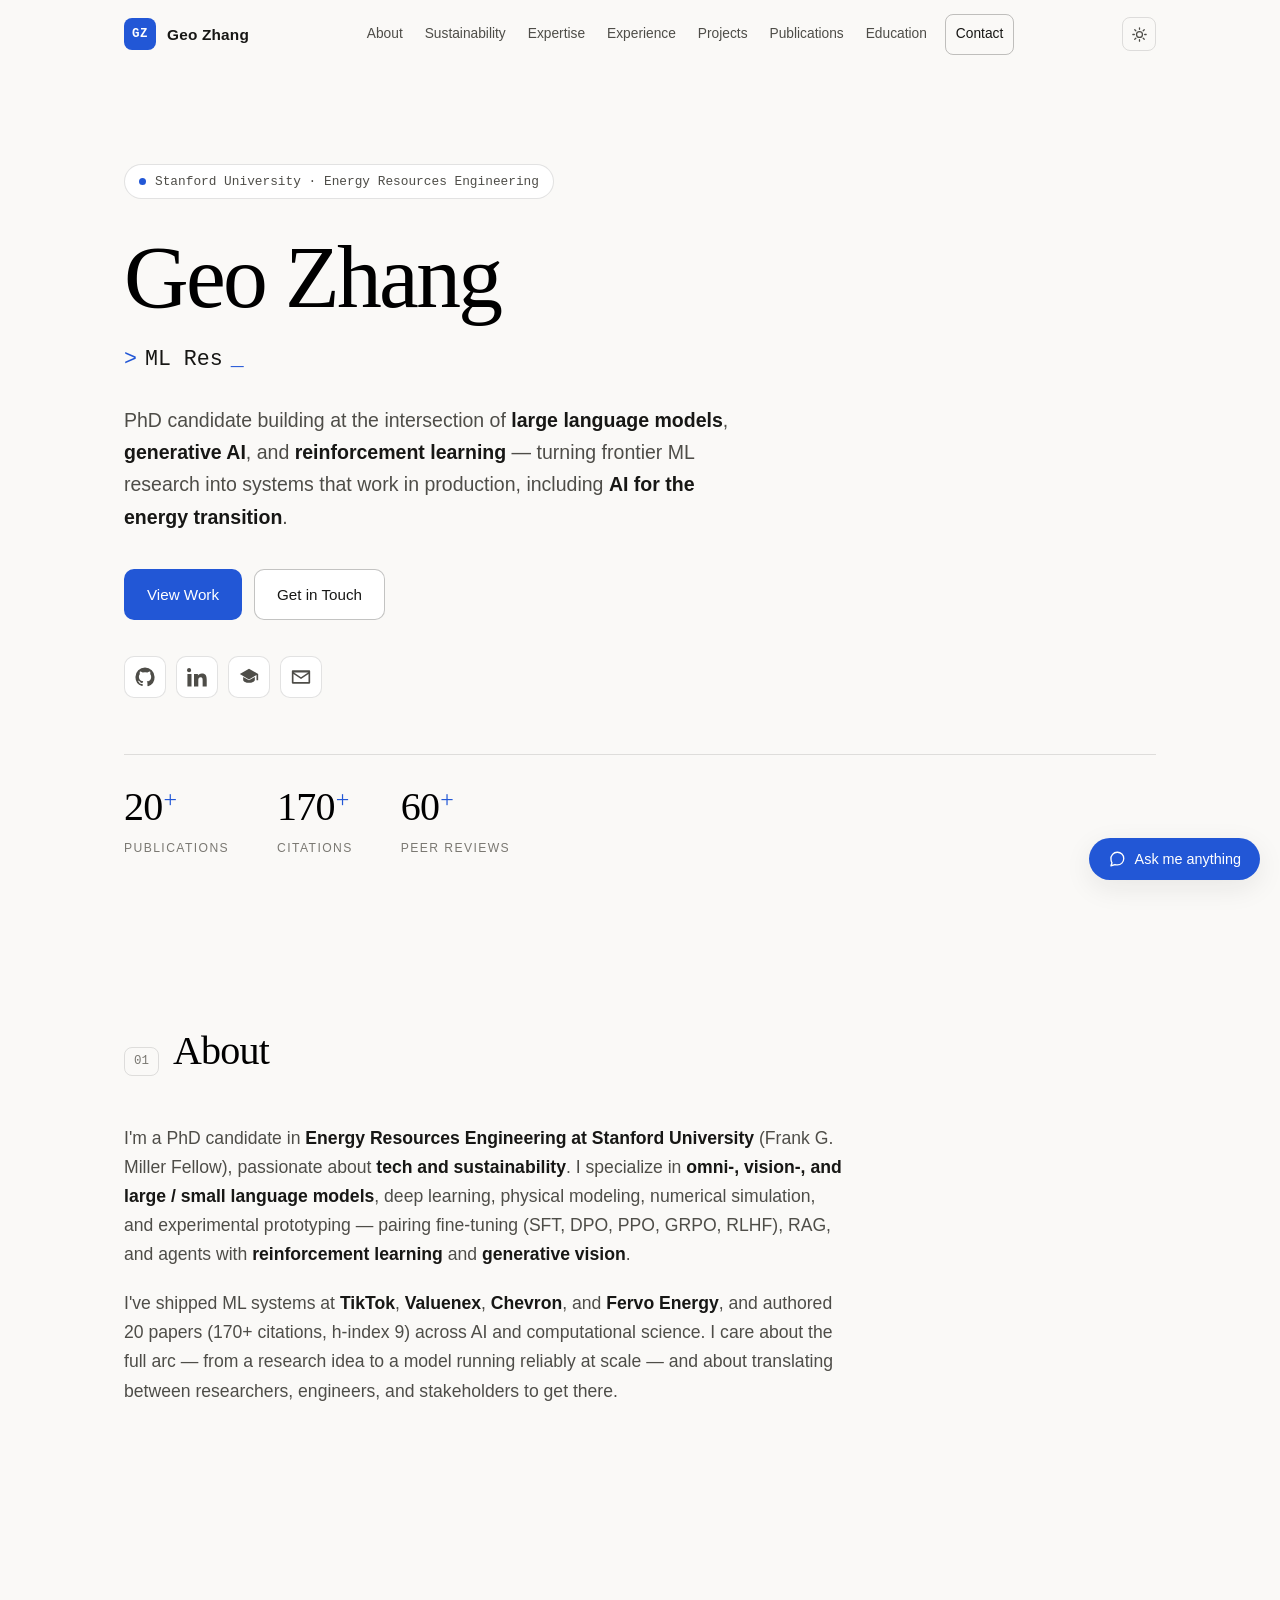
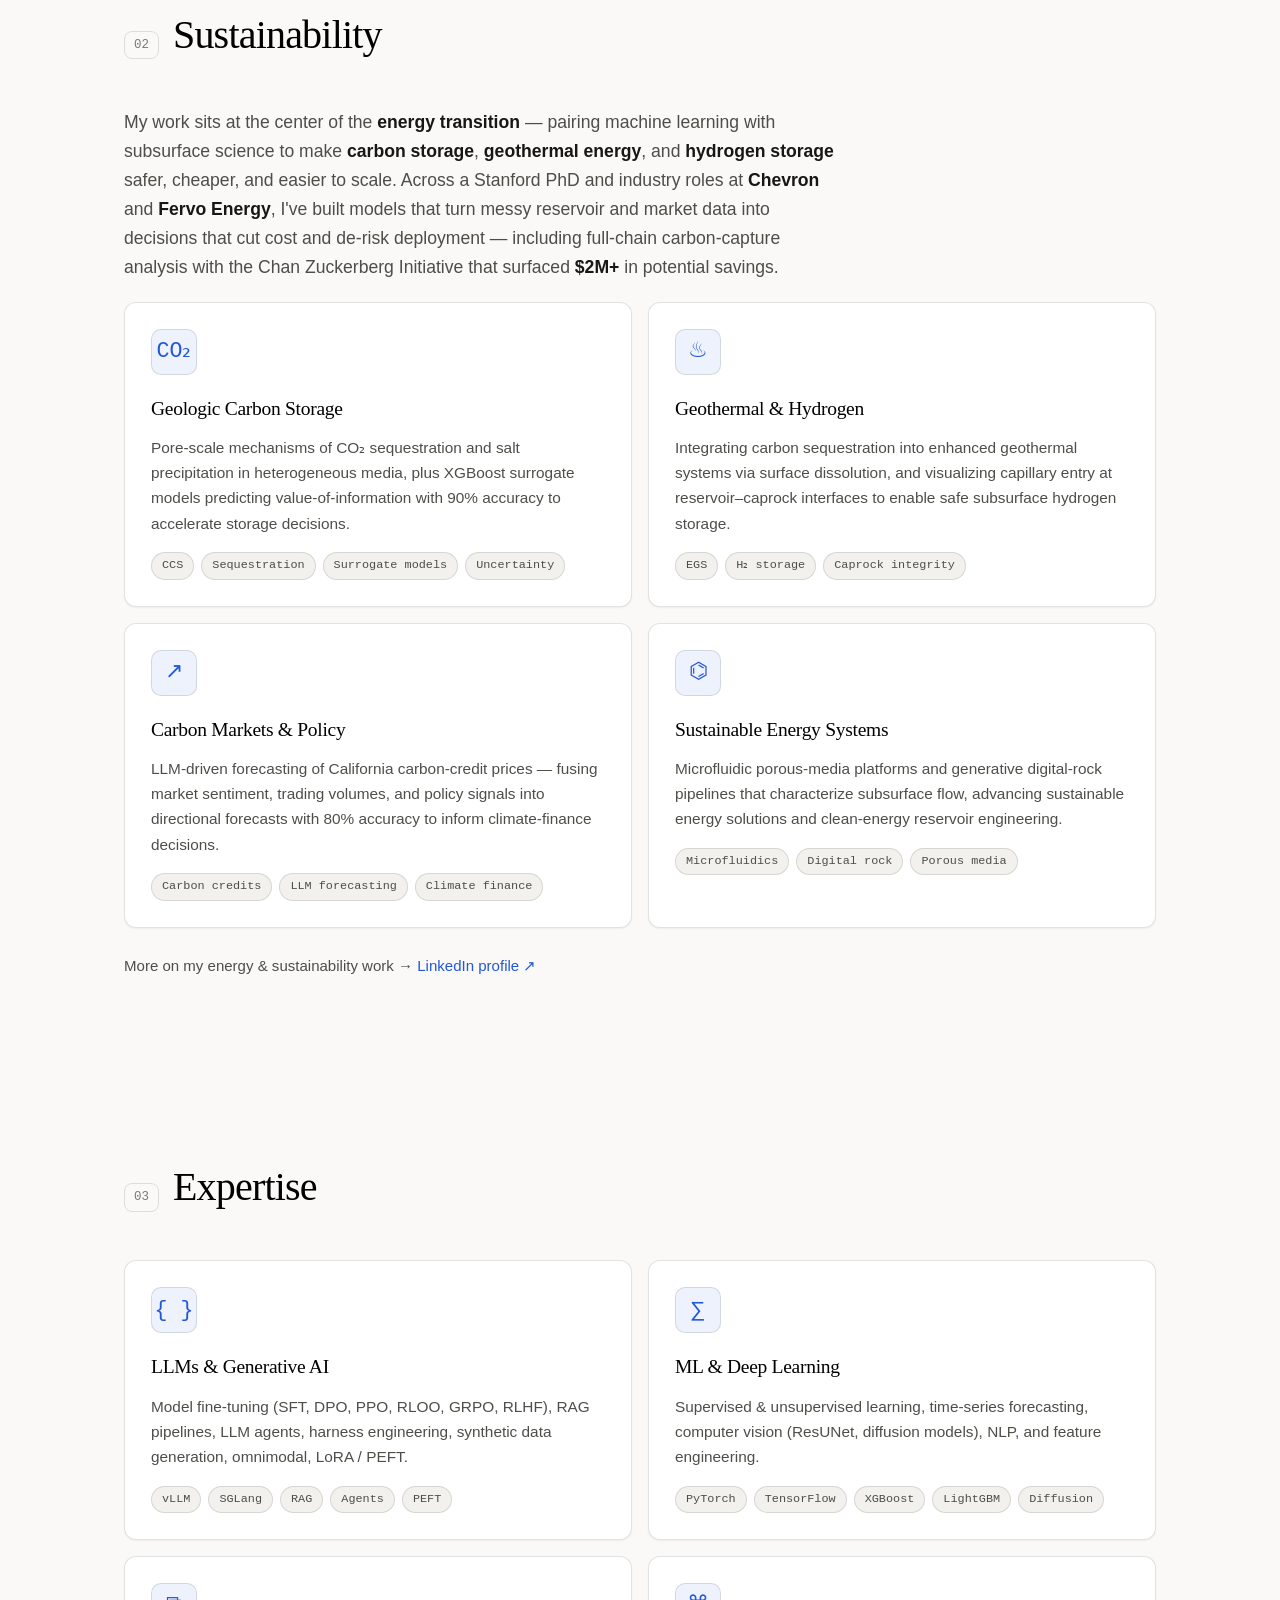
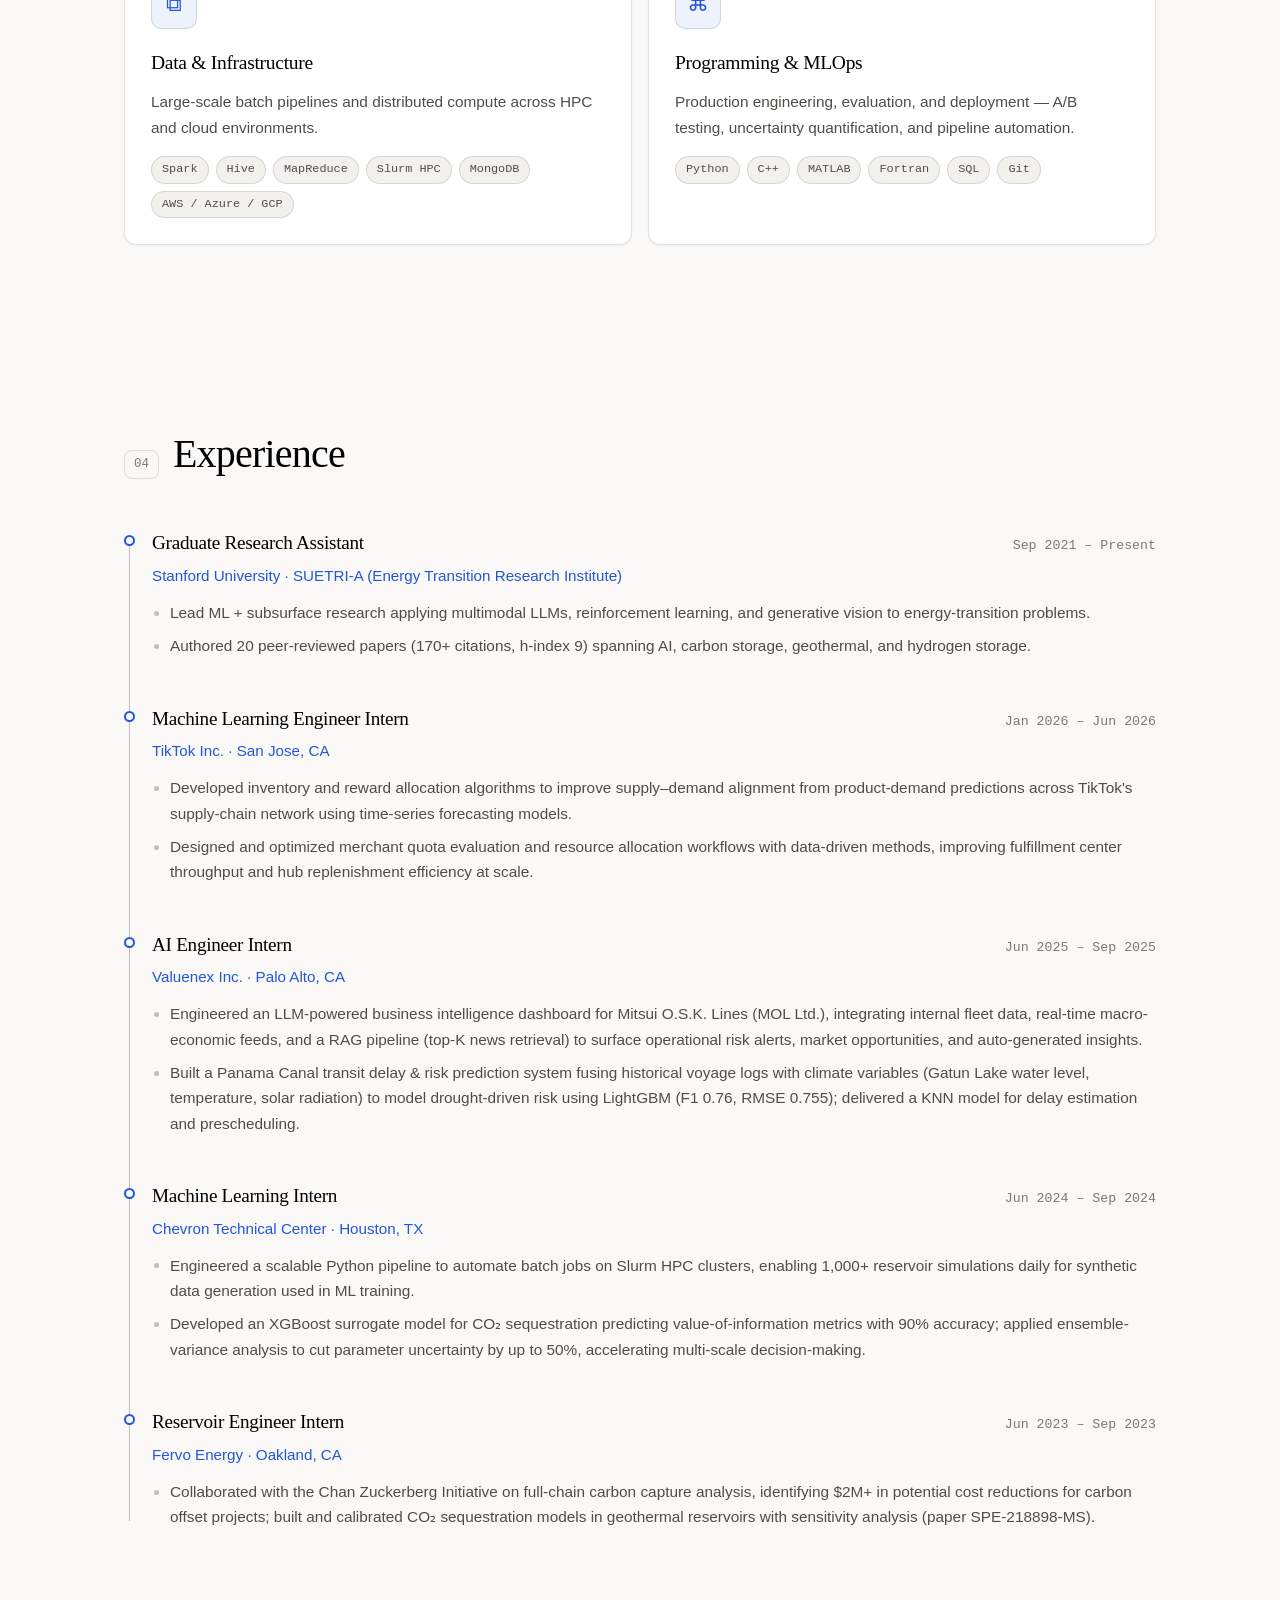
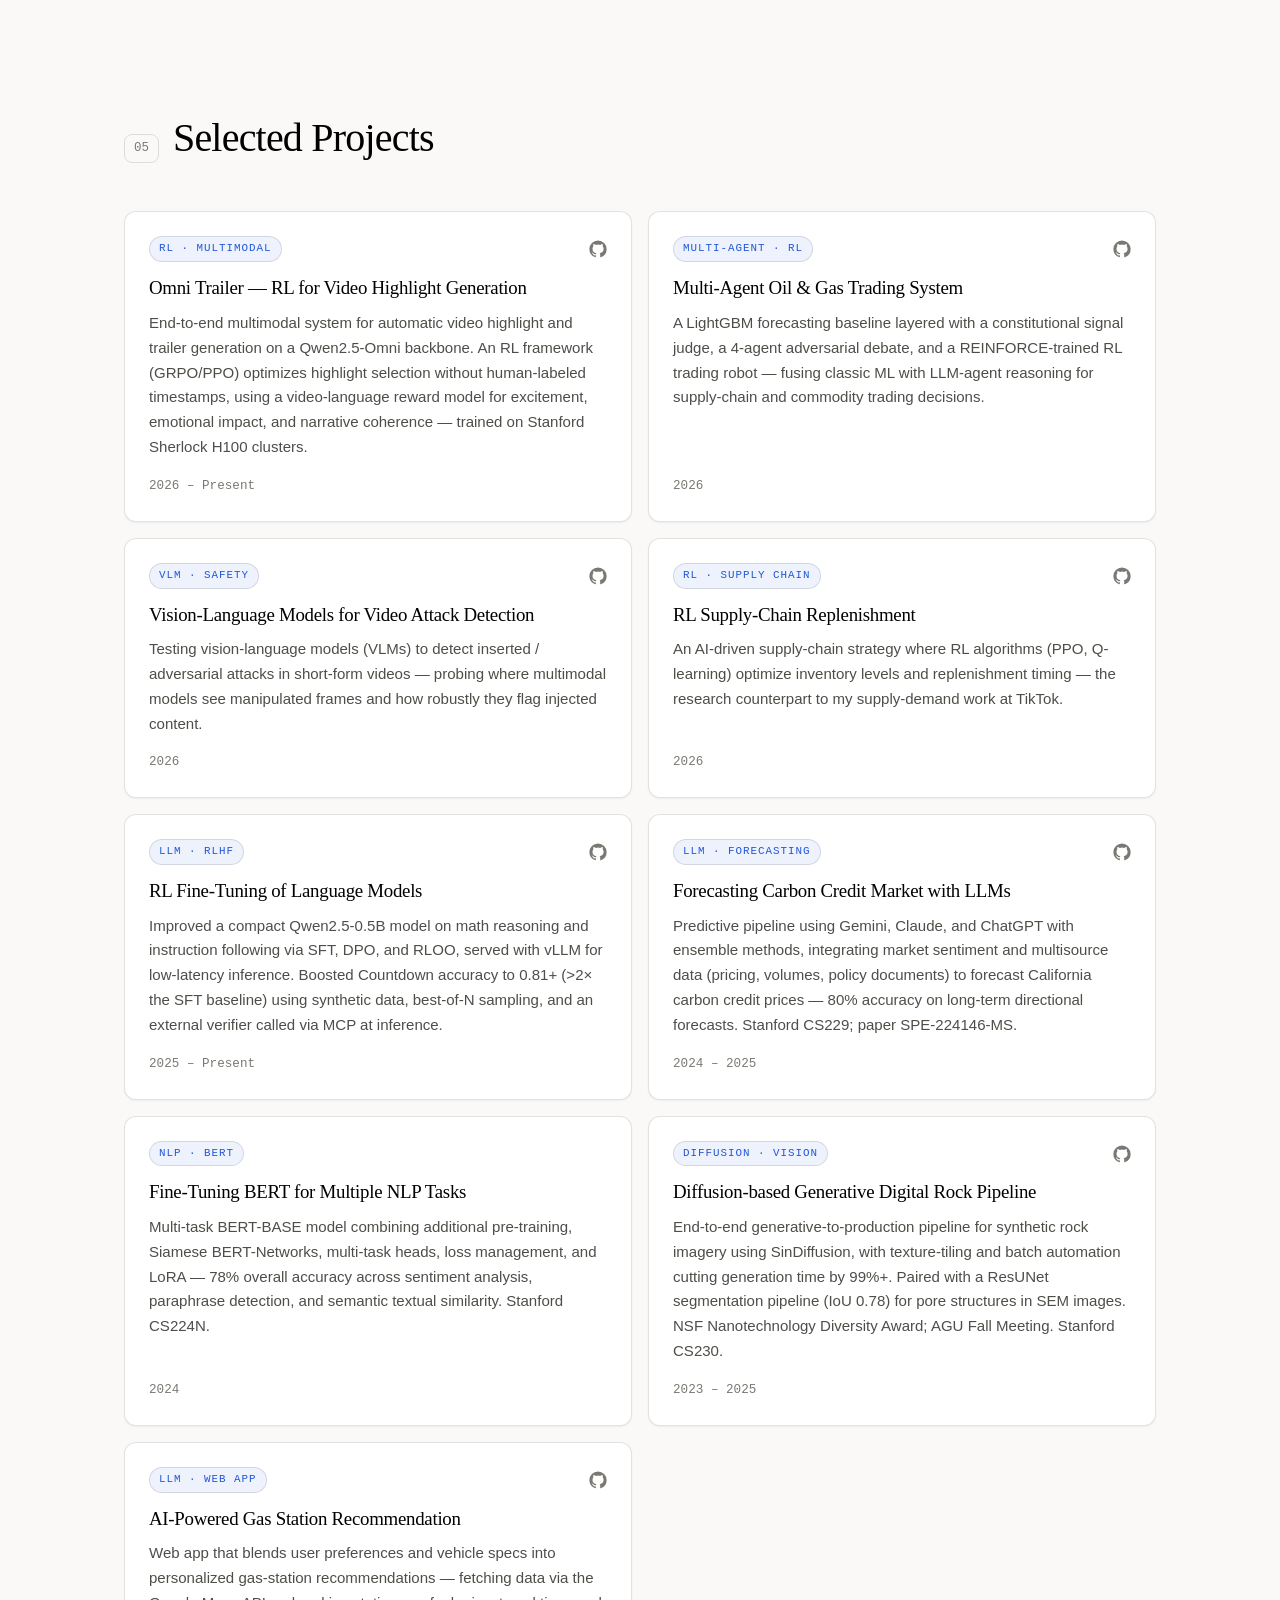
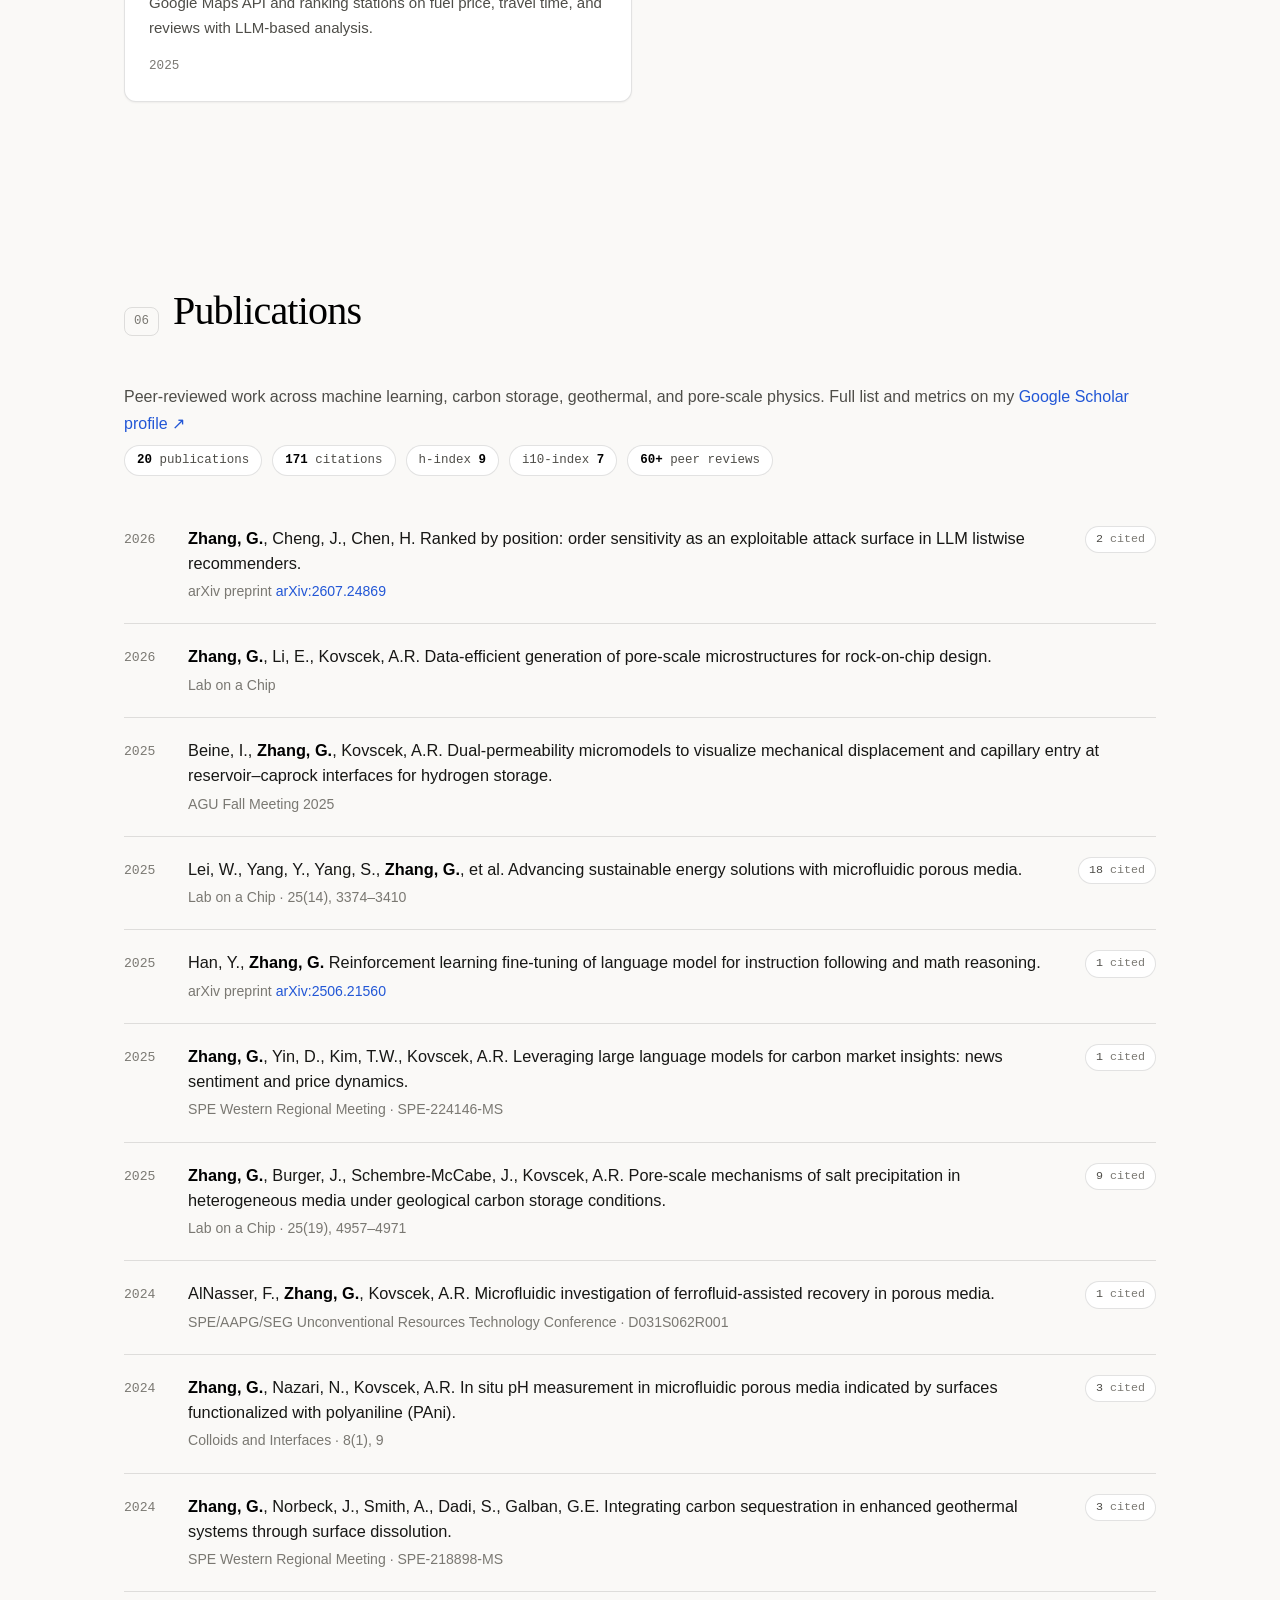
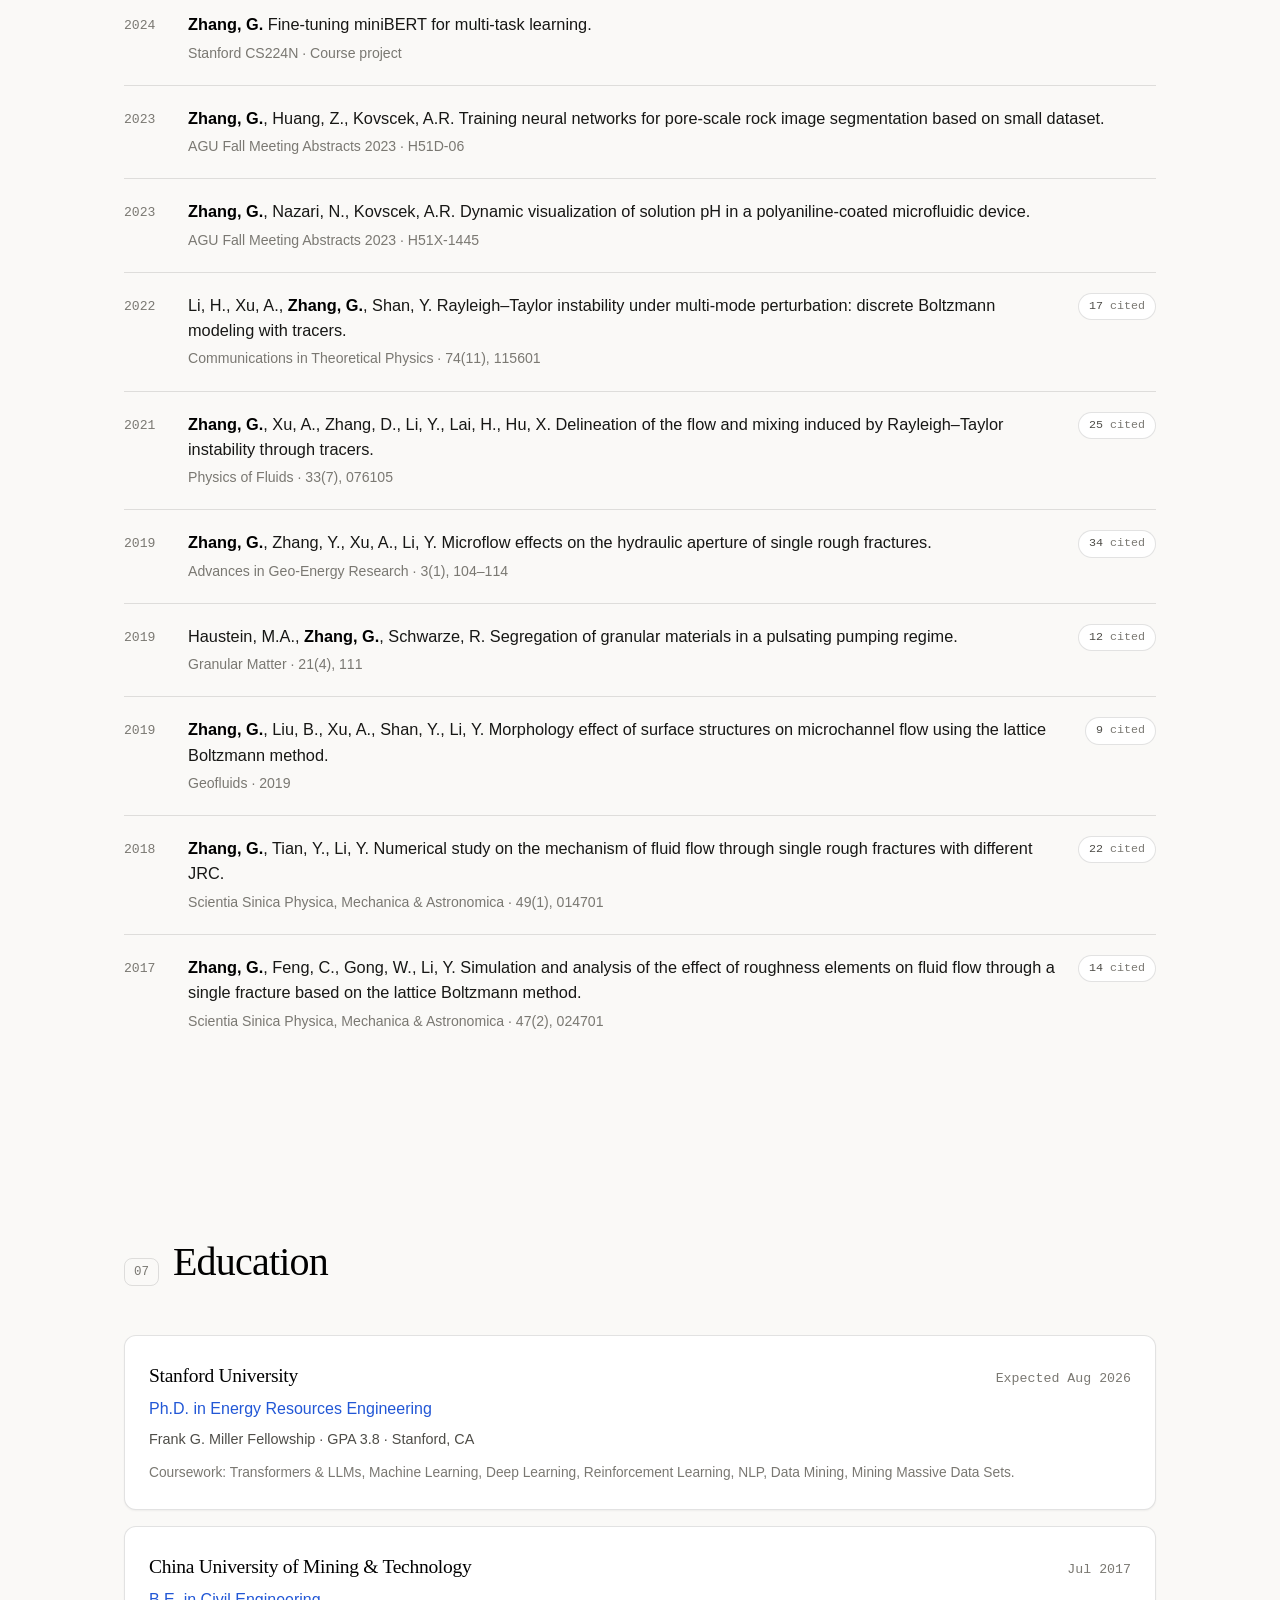
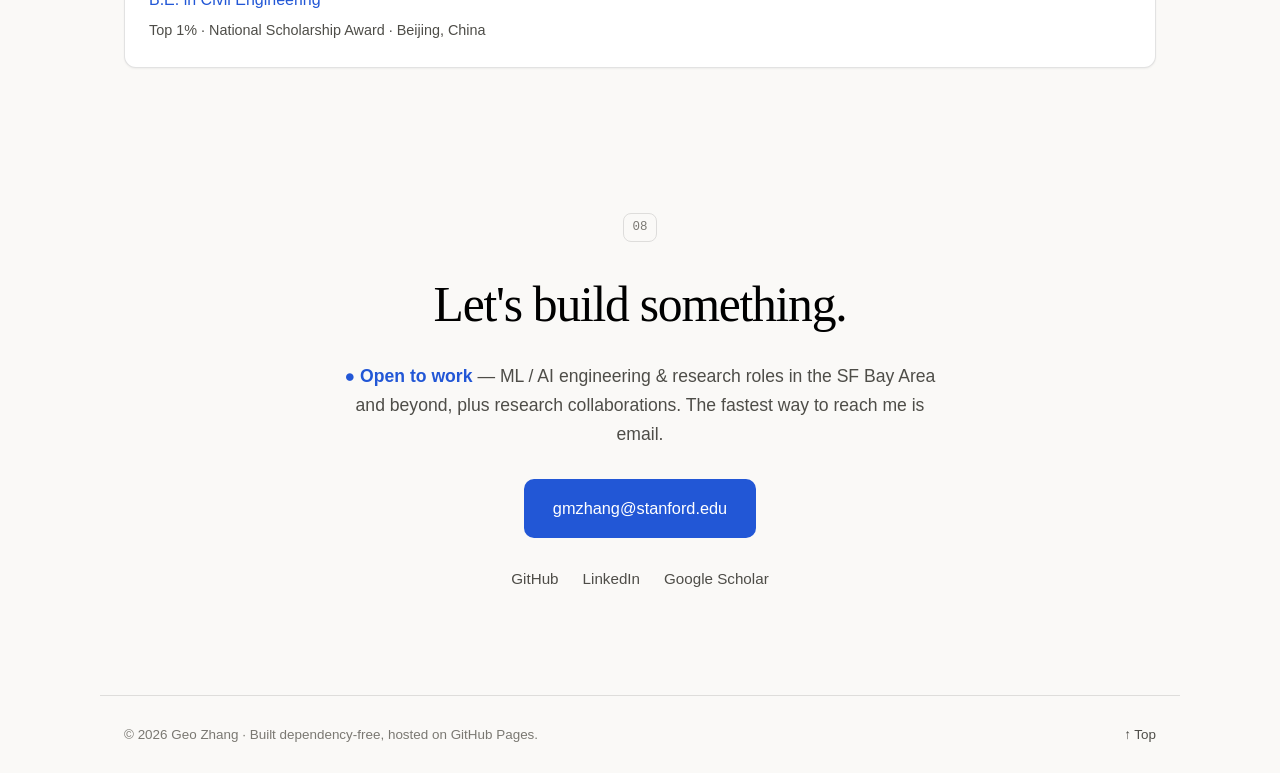
==== commit 2bca2072: "Remove Notes and Awards sections, rename Energy to Sustainability Drops both sections from the home " ====
--- a/index.html
+++ b/index.html
@@ -45,13 +45,11 @@
 
       <nav class="nav__links" id="navLinks" aria-label="Primary">
         <a href="#about">About</a>
-        <a href="#energy">Energy</a>
+        <a href="#sustainability">Sustainability</a>
         <a href="#expertise">Expertise</a>
         <a href="#experience">Experience</a>
         <a href="#projects">Projects</a>
         <a href="#publications">Publications</a>
-        <a href="#notes">Notes</a>
-        <a href="#awards">Awards</a>
         <a href="#education">Education</a>
         <a href="#contact" class="nav__cta">Contact</a>
       </nav>
@@ -144,11 +142,11 @@
       </div>
     </section>
 
-    <!-- Energy & Sustainability -->
-    <section class="section" id="energy">
+    <!-- Sustainability -->
+    <section class="section" id="sustainability">
       <div class="section__head reveal">
         <span class="section__index">02</span>
-        <h2 class="section__title">Energy &amp; Sustainability</h2>
+        <h2 class="section__title">Sustainability</h2>
       </div>
 
       <div class="about reveal">
@@ -202,7 +200,7 @@
         </article>
       </div>
 
-      <p class="energy__link reveal">
+      <p class="sustain__link reveal">
         More on my energy &amp; sustainability work →
         <a href="https://www.linkedin.com/in/geozhang/" target="_blank" rel="noopener">LinkedIn profile ↗</a>
       </p>
@@ -626,69 +624,10 @@
       </ol>
     </section>
 
-    <!-- Notes -->
-    <section class="section" id="notes">
-      <div class="section__head reveal">
-        <span class="section__index">07</span>
-        <h2 class="section__title">Notes</h2>
-        <span class="section__count mono" id="notesCount"></span>
-      </div>
-      <p class="notes__lede reveal">Short writeups on what I'm training, reading, and debugging — written in Markdown, rendered straight from the repo.</p>
-      <div class="notes" id="notesList" data-limit="6">
-        <p class="notes__empty">Loading notes…</p>
-      </div>
-      <p class="notes__more mono" id="notesMore" hidden></p>
-    </section>
-
-    <!-- Awards -->
-    <section class="section" id="awards">
-      <div class="section__head reveal">
-        <span class="section__index">08</span>
-        <h2 class="section__title">Awards &amp; Honors</h2>
-      </div>
-      <div class="awards">
-        <article class="award reveal">
-          <span class="award__year mono">2024</span>
-          <div class="award__body">
-            <h3>URTeC Best of Paper Award</h3>
-            <p>Society of Petroleum Engineers — <em>“Microfluidic investigation of ferrofluid-assisted recovery in porous media”</em></p>
-          </div>
-        </article>
-        <article class="award reveal">
-          <span class="award__year mono">2023</span>
-          <div class="award__body">
-            <h3>Diversity Award — NSF Nanotechnology Competition</h3>
-            <p>For work on generative &amp; segmentation pipelines for pore-scale rock imaging.</p>
-          </div>
-        </article>
-        <article class="award reveal">
-          <span class="award__year mono">2022</span>
-          <div class="award__body">
-            <h3>Frank G. Miller Fellowship</h3>
-            <p>Department of Energy Resources Engineering, Stanford University.</p>
-          </div>
-        </article>
-        <article class="award reveal">
-          <span class="award__year mono">2021</span>
-          <div class="award__body">
-            <h3>Saudi Aramco Research Fellowship</h3>
-            <p>School of Earth, Energy &amp; Environmental Sciences, Stanford University.</p>
-          </div>
-        </article>
-        <article class="award reveal">
-          <span class="award__year mono">2017</span>
-          <div class="award__body">
-            <h3>National Outstanding Graduation Thesis Award</h3>
-            <p>China Society for Rock Mechanics &amp; Engineering — fluid–solid interaction in granular materials (DEM-LBM).</p>
-          </div>
-        </article>
-      </div>
-    </section>
-
     <!-- Education -->
     <section class="section" id="education">
       <div class="section__head reveal">
-        <span class="section__index">09</span>
+        <span class="section__index">07</span>
         <h2 class="section__title">Education</h2>
       </div>
       <div class="edu">
@@ -716,7 +655,7 @@
     <!-- Contact -->
     <section class="section section--contact" id="contact">
       <div class="contact reveal">
-        <span class="section__index">10</span>
+        <span class="section__index">08</span>
         <h2 class="contact__title">Let's build something.</h2>
         <p class="contact__lede"><span class="otw">● Open to work</span> — ML / AI engineering &amp; research roles in the SF Bay Area and beyond, plus research collaborations. The fastest way to reach me is email.</p>
         <a href="mailto:gmzhang@stanford.edu" class="btn btn--primary btn--lg">gmzhang@stanford.edu</a>
--- a/styles.css
+++ b/styles.css
@@ -330,7 +330,7 @@
   background: var(--bg-2);
 }
 
-.energy__link { margin-top: 26px; color: var(--muted); font-size: .94rem; }
+.sustain__link { margin-top: 26px; color: var(--muted); font-size: .94rem; }
 
 /* ---------- Timeline (Experience) ---------- */
 .timeline { list-style: none; position: relative; padding-left: 28px; }
@@ -408,22 +408,6 @@
   background: var(--surface);
 }
 .pub__cites::after { content: " cited"; color: var(--faint); }
-
-/* ---------- Awards ---------- */
-.awards { display: grid; grid-template-columns: repeat(2, 1fr); gap: 16px; }
-.award {
-  display: flex; gap: 16px; align-items: flex-start;
-  background: var(--surface); border: 1px solid var(--border); border-radius: var(--radius);
-  padding: 20px 22px; box-shadow: var(--shadow);
-  transition: border-color .25s var(--ease), background .25s var(--ease);
-}
-.award:hover { border-color: var(--border-2); background: var(--surface-2); }
-.award__year {
-  flex-shrink: 0; color: var(--faint); font-size: .8rem;
-  border: 1px solid var(--border); border-radius: var(--radius-sm); padding: 3px 8px;
-}
-.award__body h3 { font-size: 1.05rem; line-height: 1.35; margin-bottom: 4px; color: var(--text-strong); }
-.award__body p { color: var(--muted); font-size: .9rem; }
 
 /* ---------- Education ---------- */
 .edu { display: flex; flex-direction: column; gap: 16px; }
@@ -589,7 +573,7 @@
 
 /* ---------- Responsive ---------- */
 @media (max-width: 860px) {
-  .cards, .projects, .notes, .awards { grid-template-columns: 1fr; }
+  .cards, .projects, .notes { grid-template-columns: 1fr; }
   .post { padding-top: 108px; }
   .hero { padding-top: 132px; }
 }
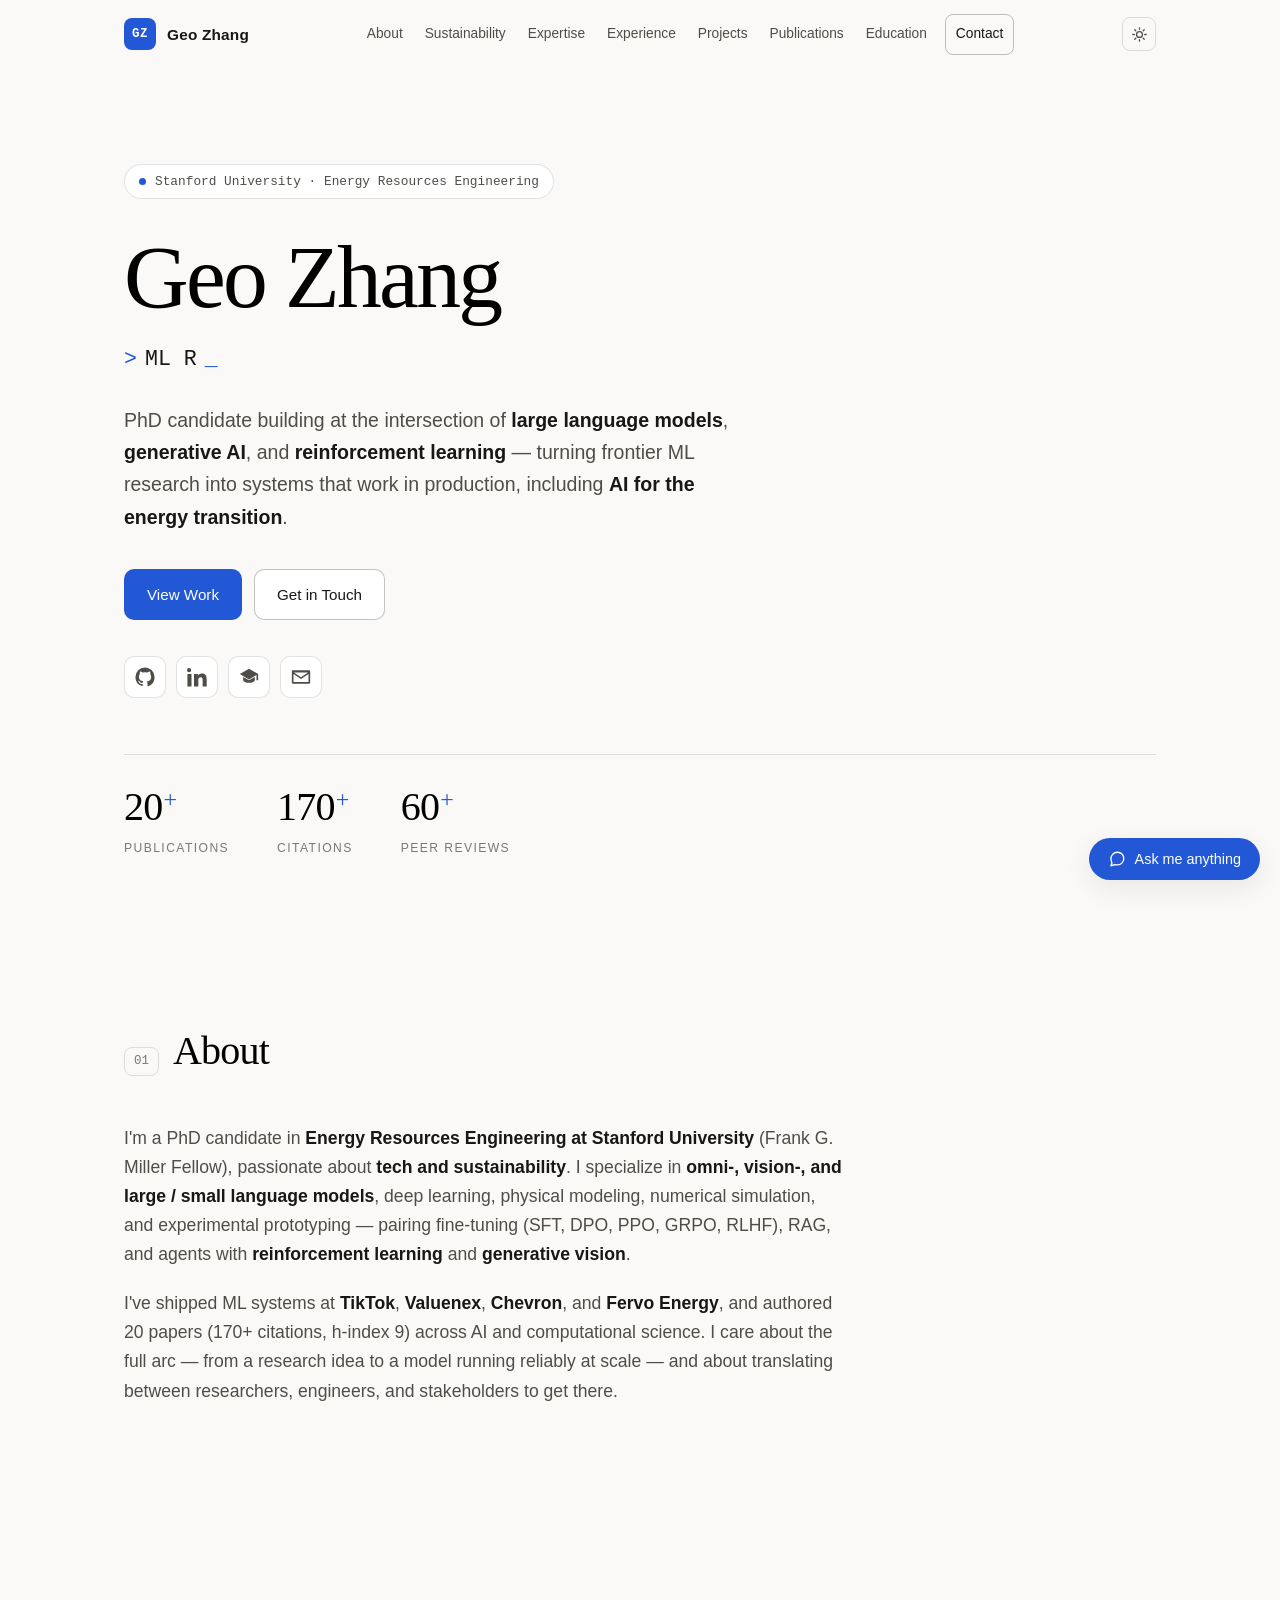
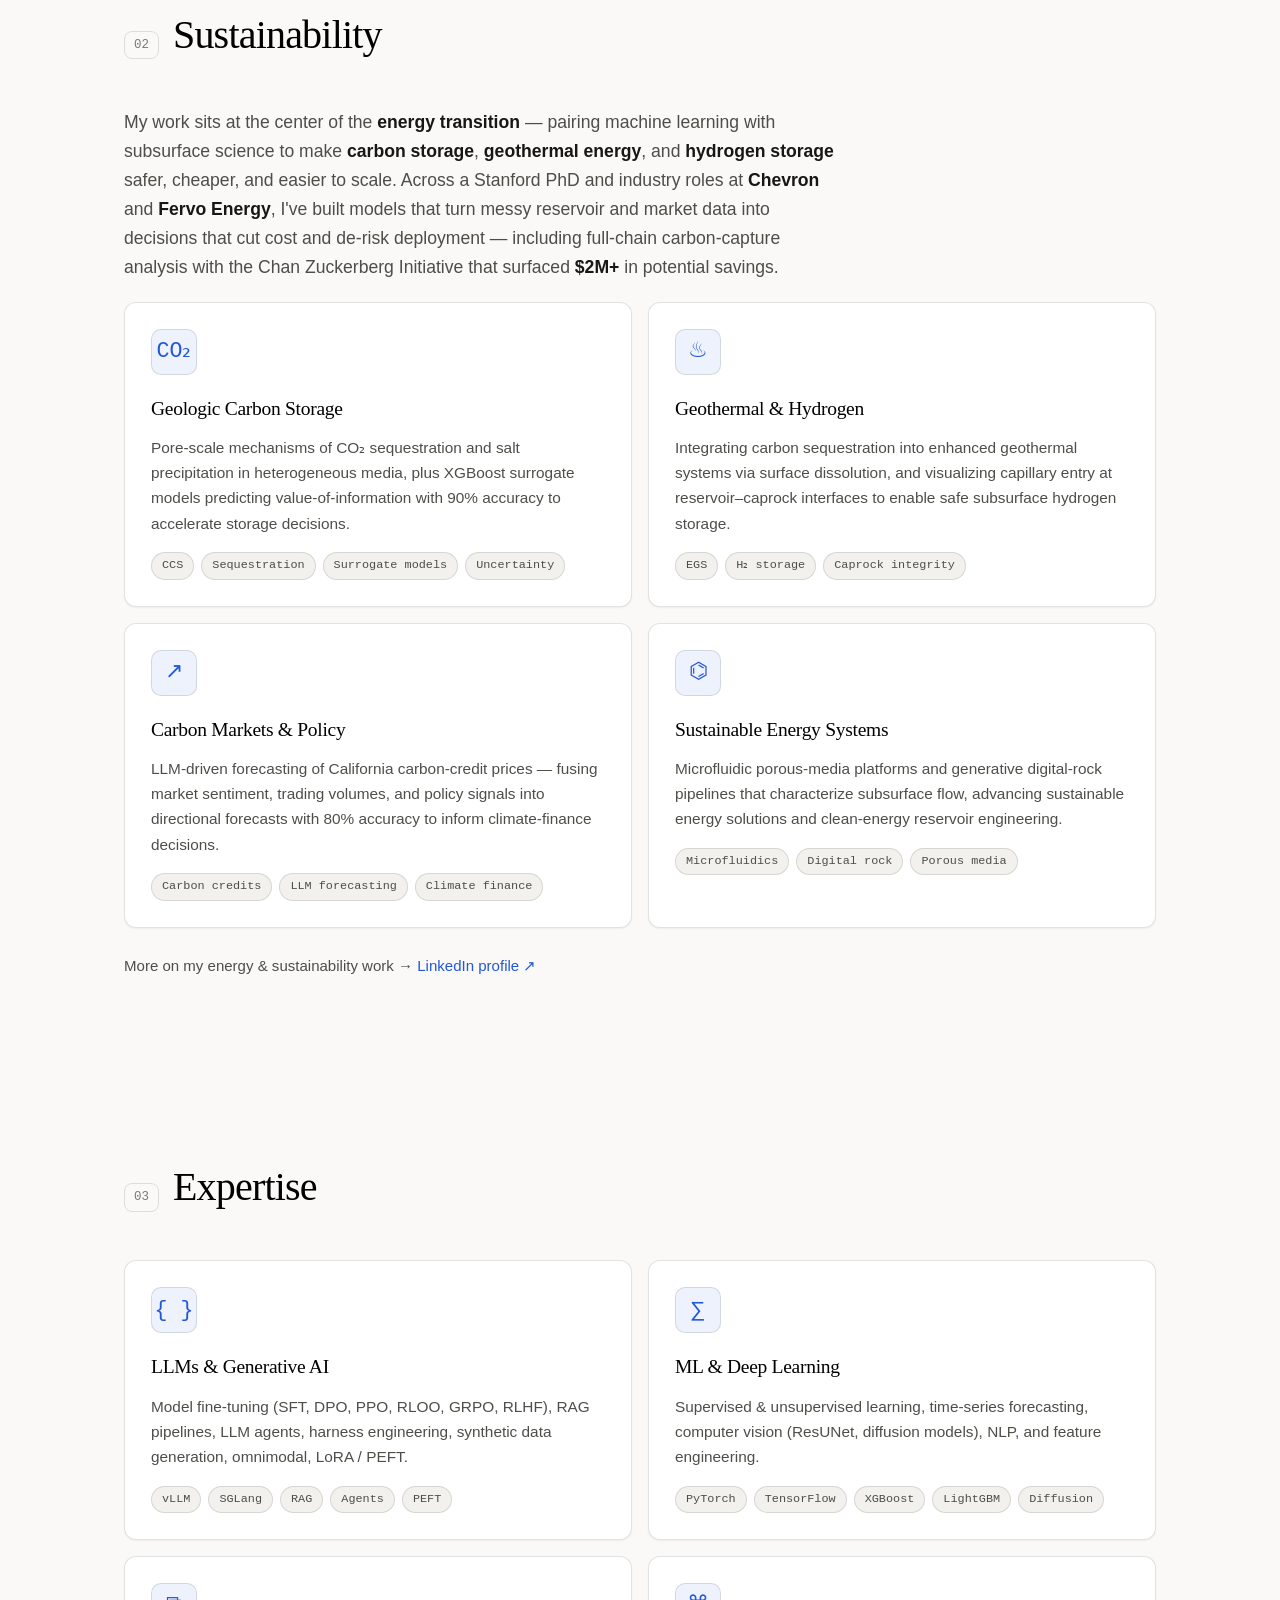
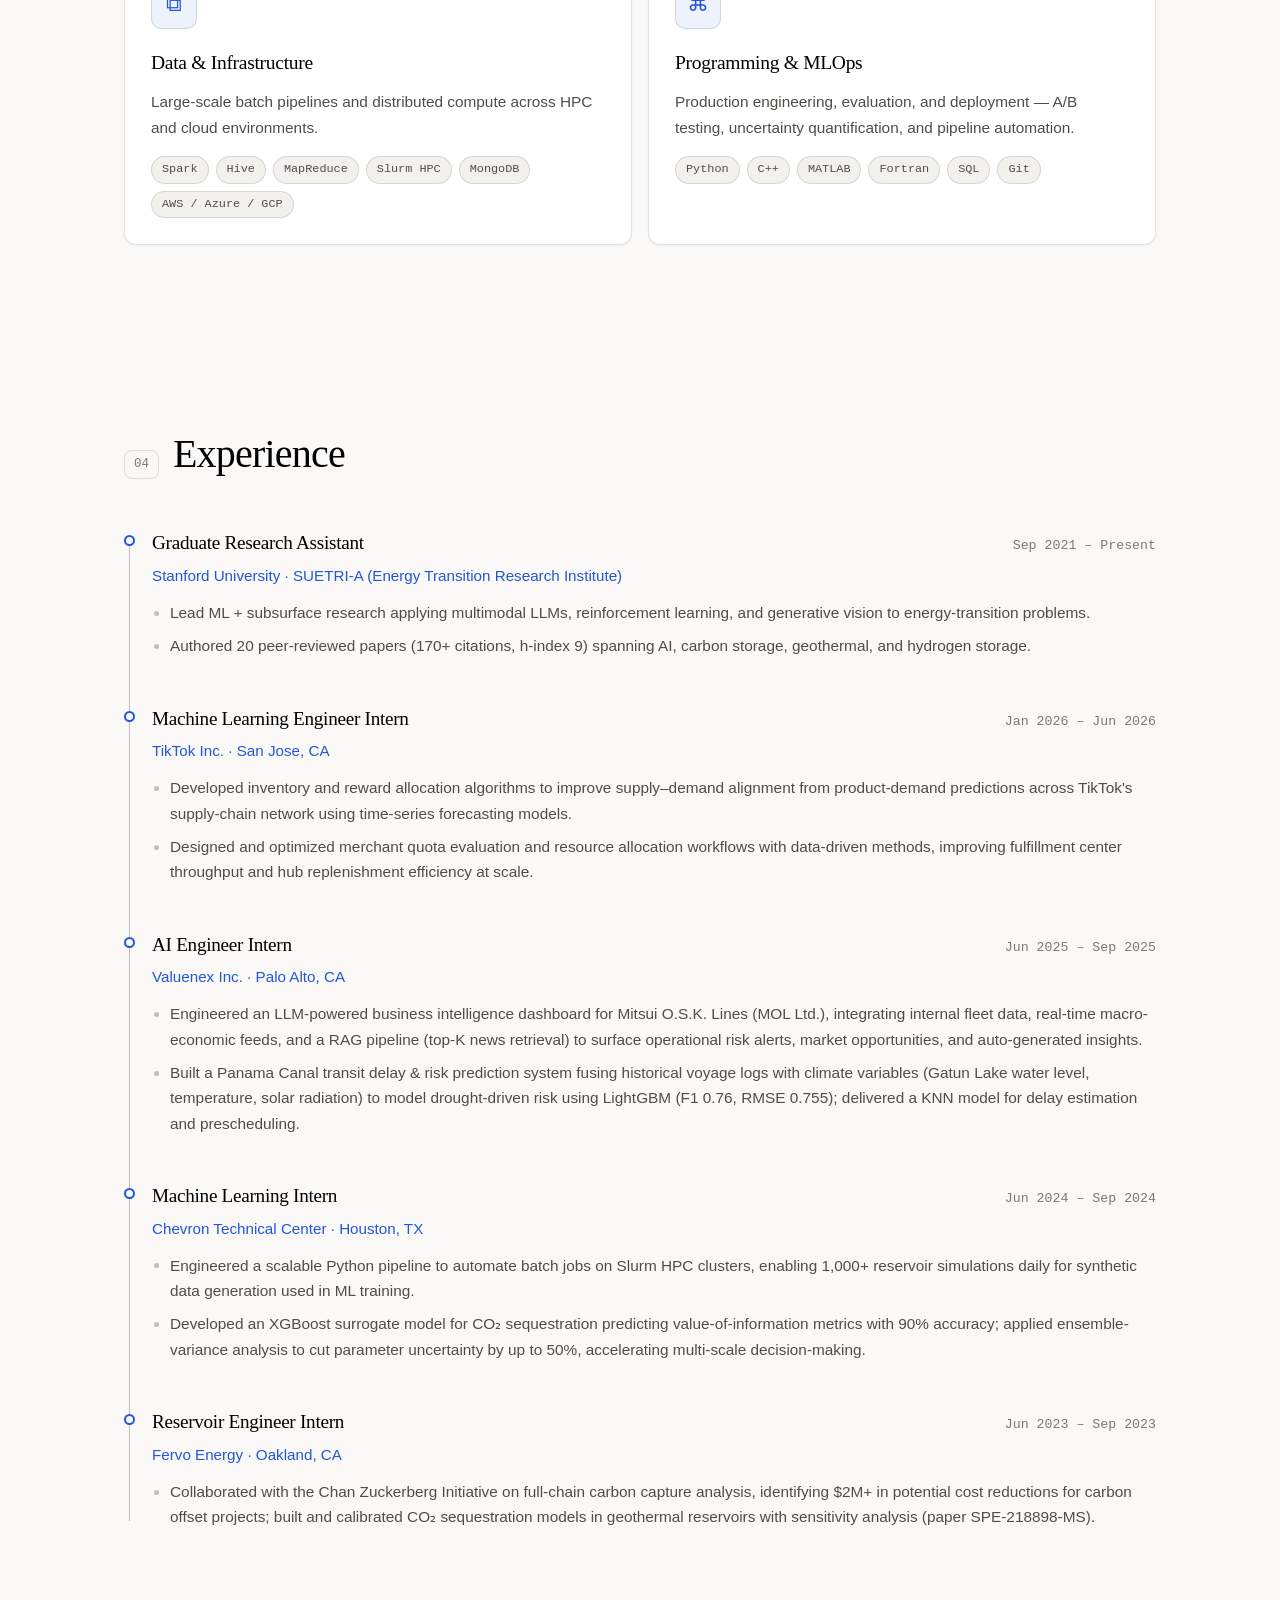
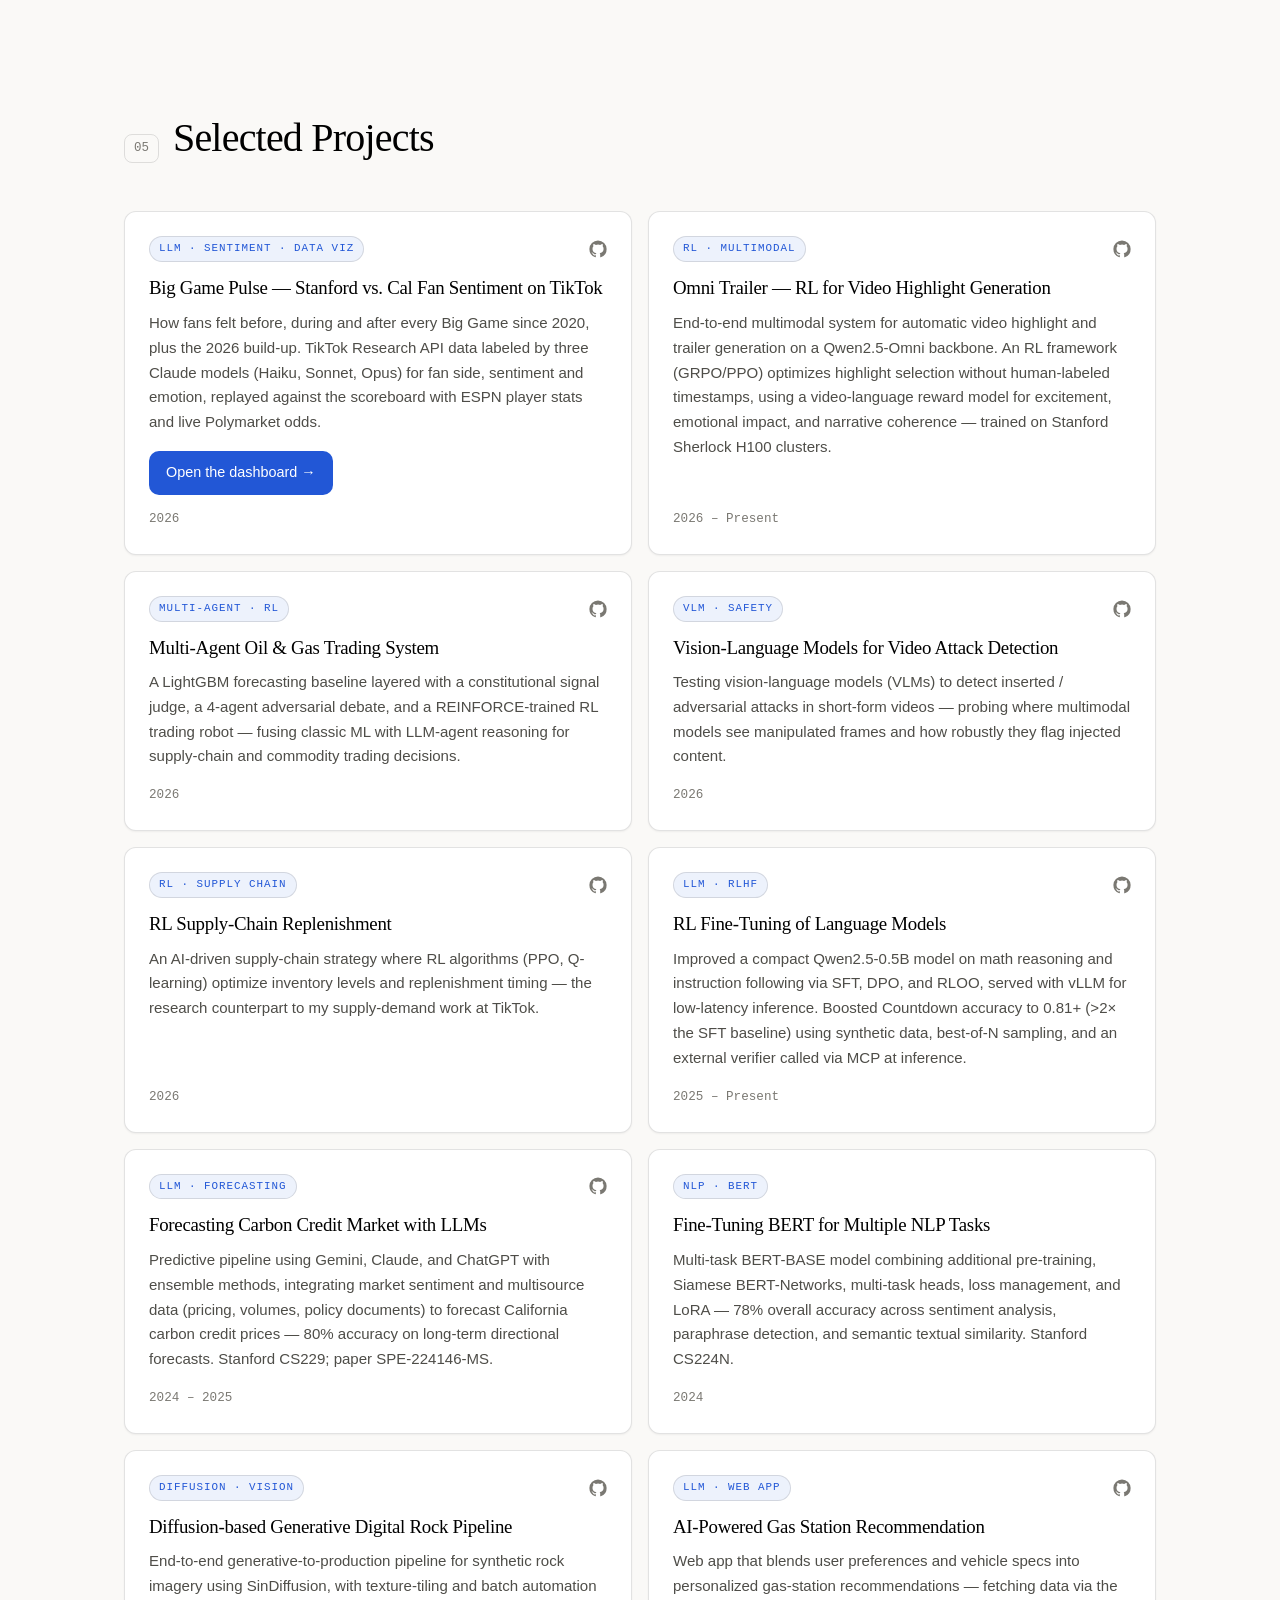
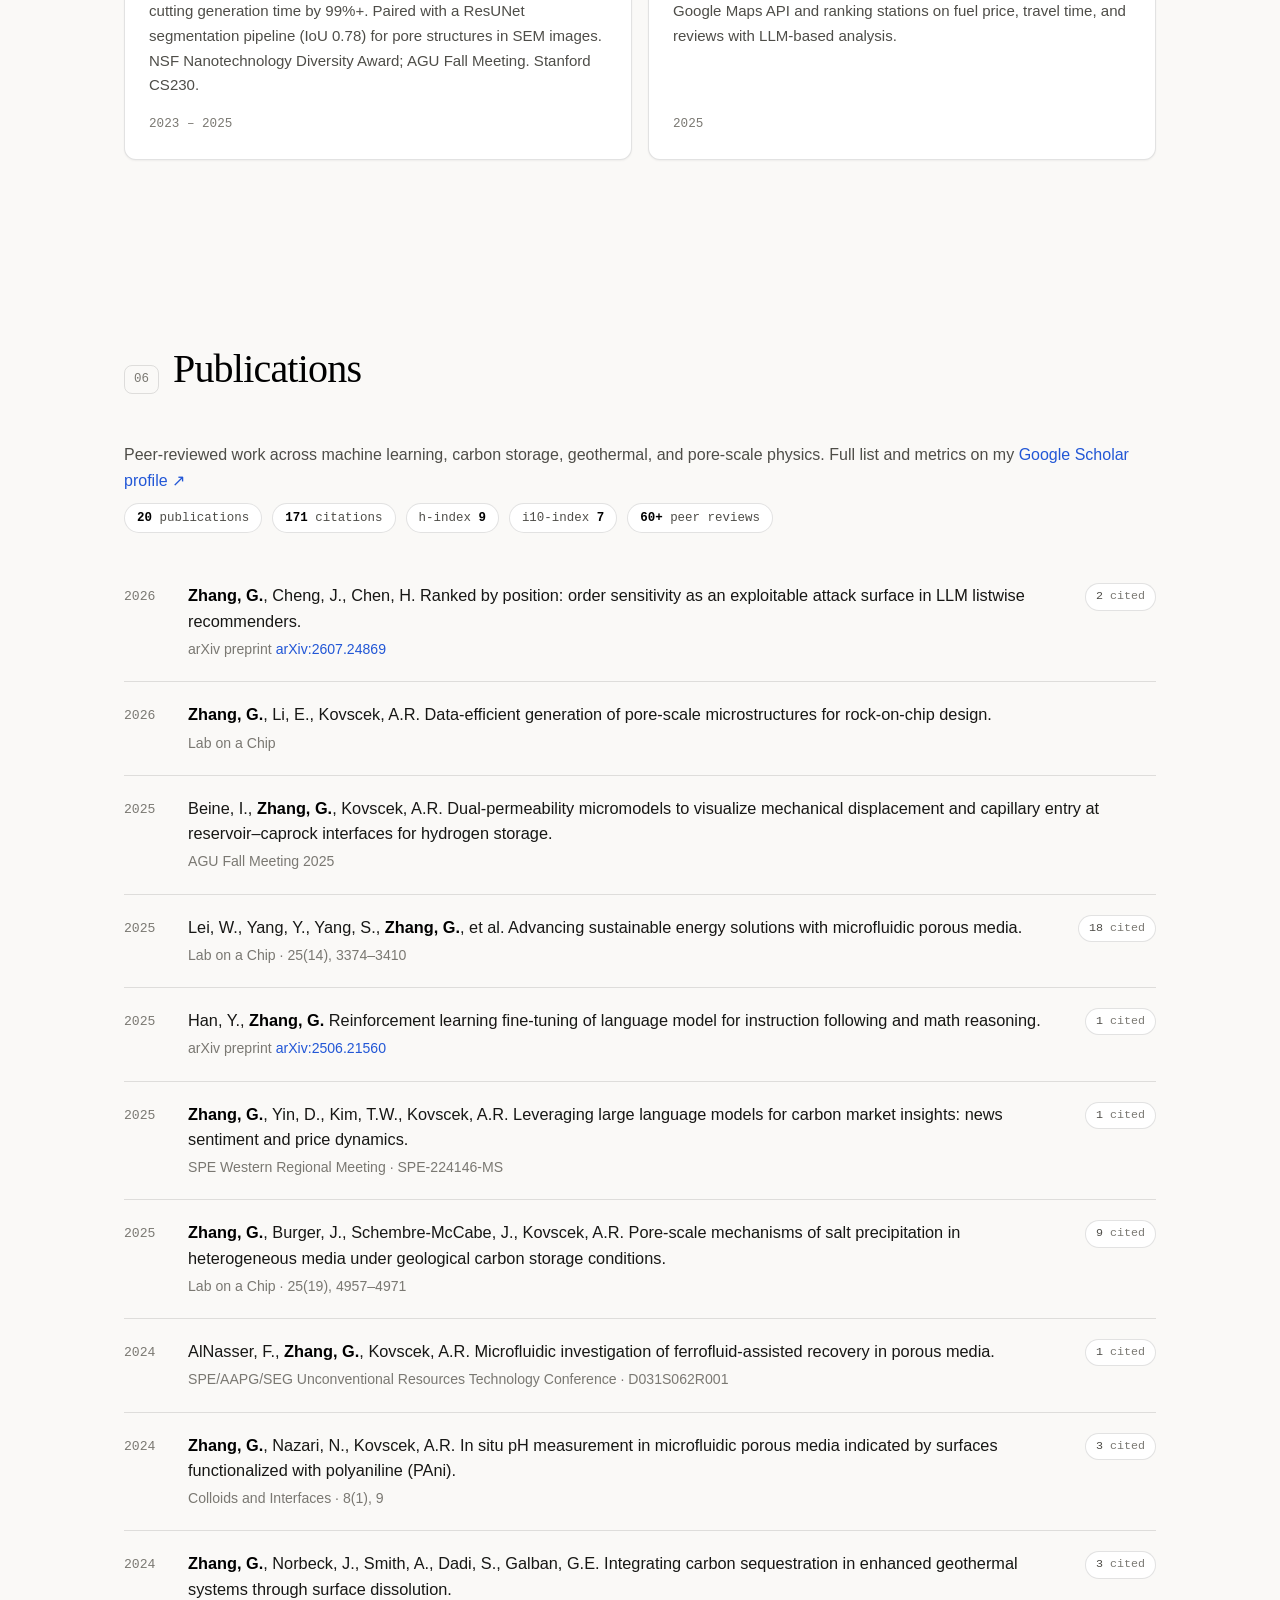
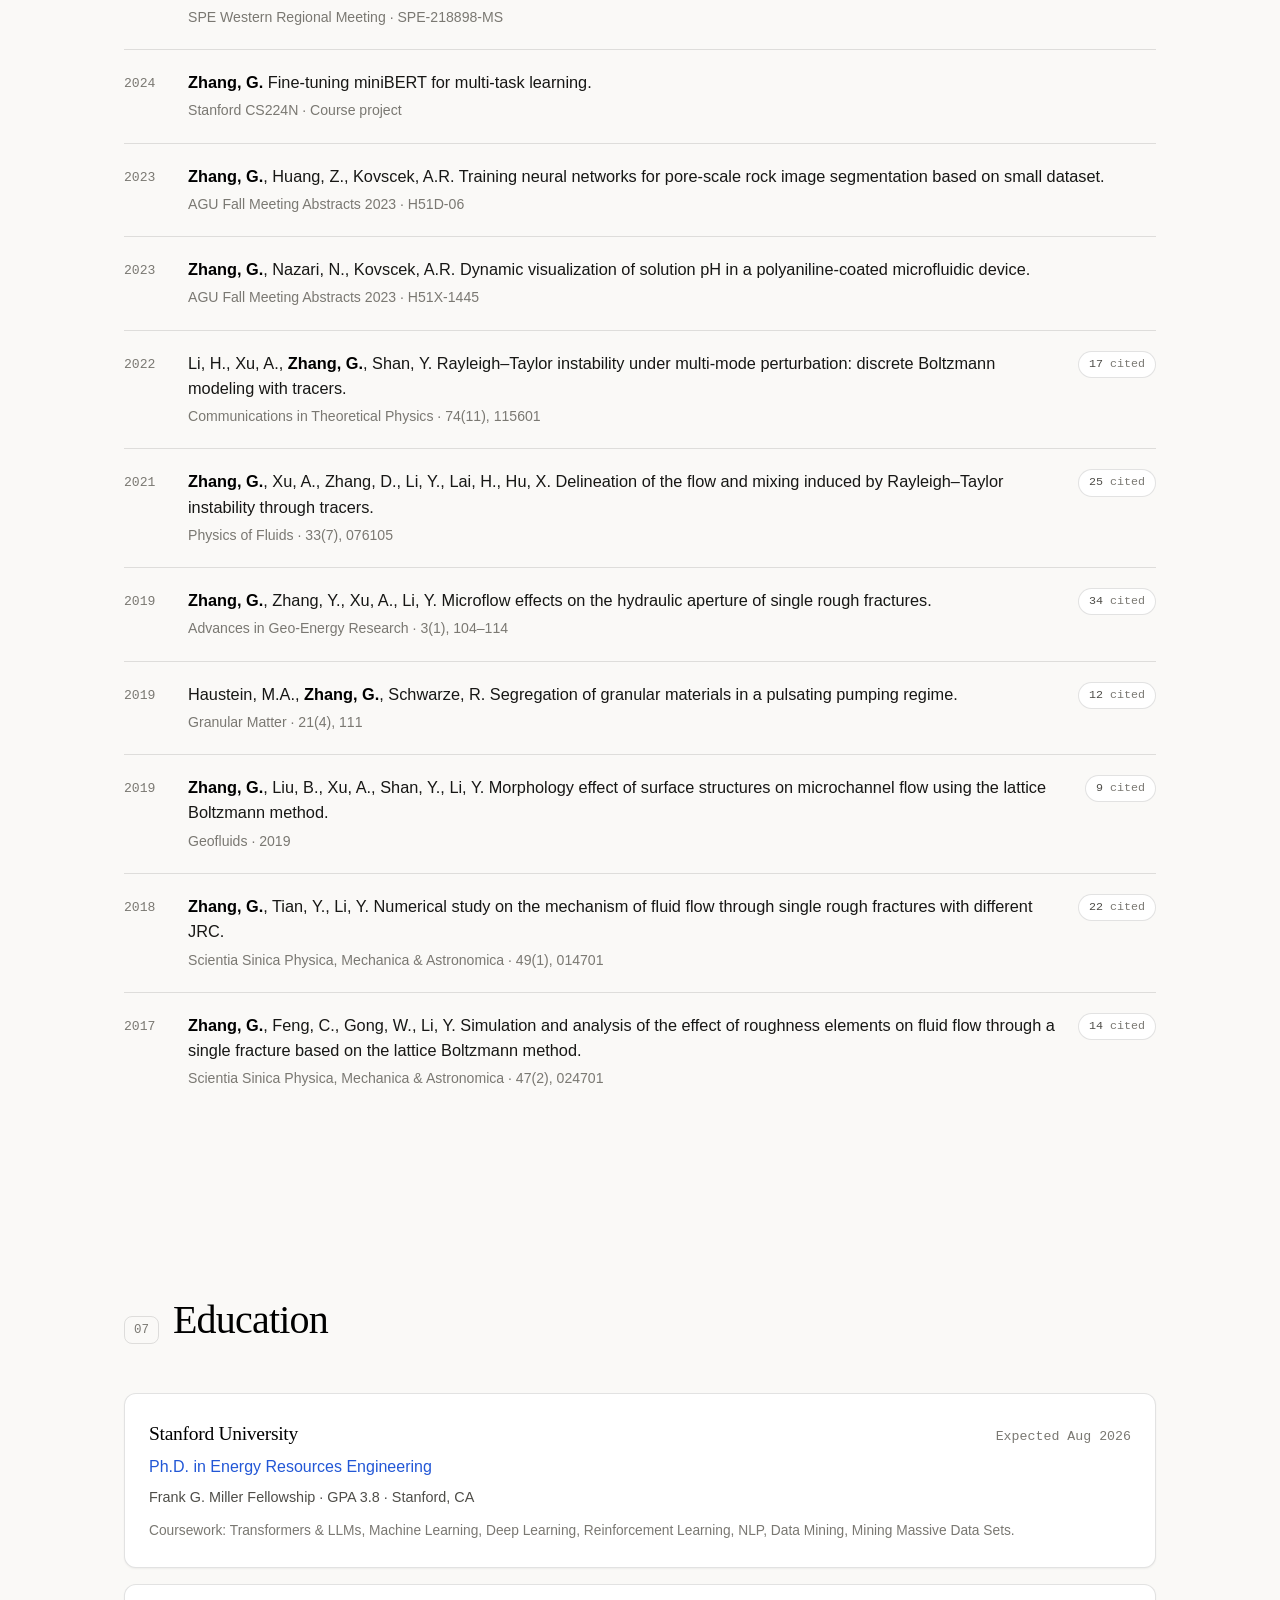
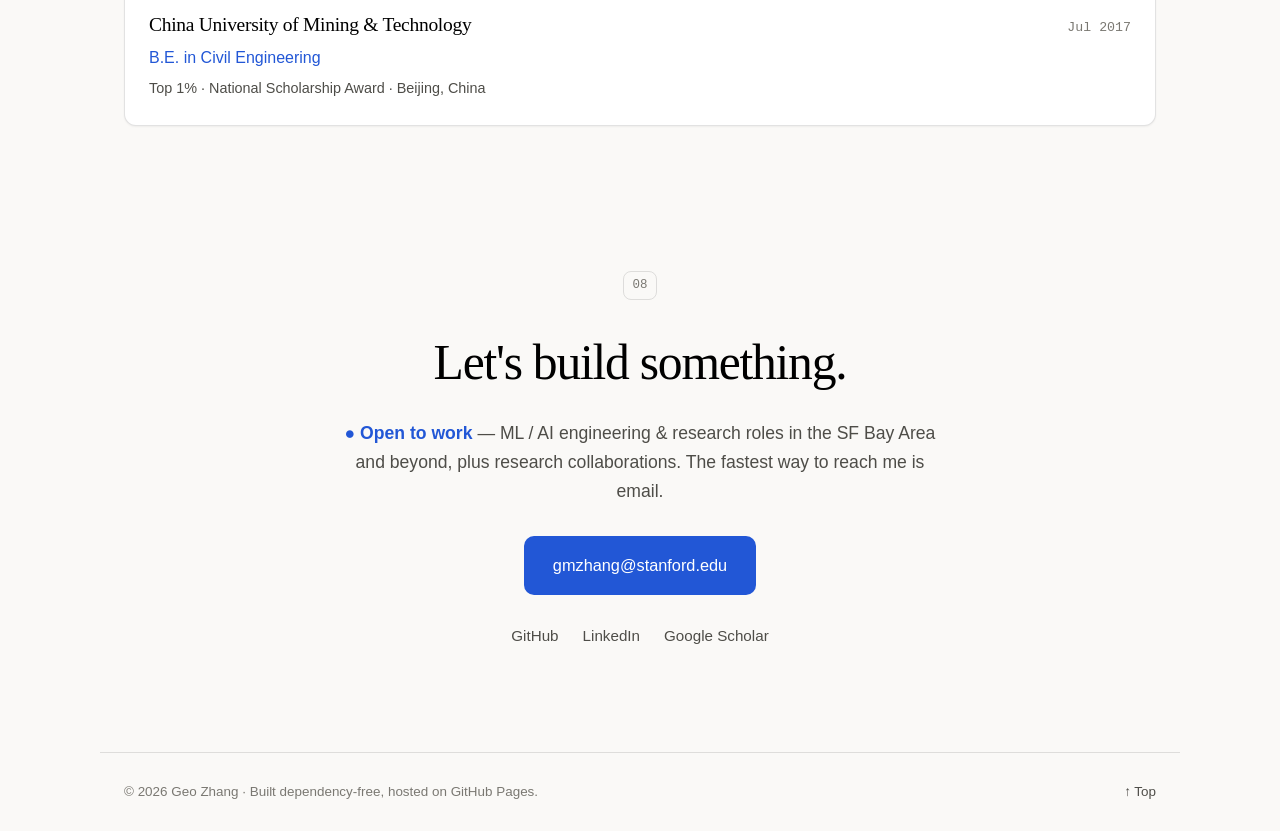
==== commit b7ca5b54: "Add Big Game Pulse project card and public dashboard page" ====
--- a/index.html
+++ b/index.html
@@ -343,6 +343,19 @@
       <div class="projects">
         <article class="project reveal">
           <div class="project__top">
+            <span class="project__tag mono">LLM · Sentiment · Data Viz</span>
+            <a href="https://github.com/geoz-lab/Stanford-Cal_Big-Game-Pulse" target="_blank" rel="noopener" class="project__repo" aria-label="View repository">
+              <svg viewBox="0 0 24 24" width="18" height="18" aria-hidden="true"><path fill="currentColor" d="M12 .5A11.5 11.5 0 0 0 .5 12a11.5 11.5 0 0 0 7.86 10.92c.58.1.79-.25.79-.56v-2c-3.2.7-3.88-1.37-3.88-1.37-.53-1.34-1.29-1.7-1.29-1.7-1.05-.72.08-.7.08-.7 1.16.08 1.77 1.2 1.77 1.2 1.03 1.77 2.71 1.26 3.37.96.1-.75.4-1.26.73-1.55-2.55-.29-5.24-1.28-5.24-5.69 0-1.26.45-2.29 1.19-3.09-.12-.29-.52-1.46.11-3.05 0 0 .97-.31 3.18 1.18a11 11 0 0 1 5.8 0C17.13 5.1 18.1 5.41 18.1 5.41c.63 1.59.23 2.76.11 3.05.74.8 1.19 1.83 1.19 3.09 0 4.42-2.69 5.39-5.25 5.68.41.36.78 1.06.78 2.14v3.17c0 .31.21.67.8.56A11.5 11.5 0 0 0 23.5 12 11.5 11.5 0 0 0 12 .5Z"/></svg>
+            </a>
+          </div>
+          <h3>Big Game Pulse — Stanford vs. Cal Fan Sentiment on TikTok</h3>
+          <p>How fans felt before, during and after every Big Game since 2020, plus the 2026 build-up. TikTok Research API data labeled by three Claude models (Haiku, Sonnet, Opus) for fan side, sentiment and emotion, replayed against the scoreboard with ESPN player stats and live Polymarket odds.</p>
+          <a href="big-game/" class="btn btn--primary project__cta">Open the dashboard →</a>
+          <span class="project__date mono">2026</span>
+        </article>
+
+        <article class="project reveal">
+          <div class="project__top">
             <span class="project__tag mono">RL · Multimodal</span>
             <a href="https://github.com/geoz-lab/Omni_Trailer_Pick_the_Video_Highlight" target="_blank" rel="noopener" class="project__repo" aria-label="View repository">
               <svg viewBox="0 0 24 24" width="18" height="18" aria-hidden="true"><path fill="currentColor" d="M12 .5A11.5 11.5 0 0 0 .5 12a11.5 11.5 0 0 0 7.86 10.92c.58.1.79-.25.79-.56v-2c-3.2.7-3.88-1.37-3.88-1.37-.53-1.34-1.29-1.7-1.29-1.7-1.05-.72.08-.7.08-.7 1.16.08 1.77 1.2 1.77 1.2 1.03 1.77 2.71 1.26 3.37.96.1-.75.4-1.26.73-1.55-2.55-.29-5.24-1.28-5.24-5.69 0-1.26.45-2.29 1.19-3.09-.12-.29-.52-1.46.11-3.05 0 0 .97-.31 3.18 1.18a11 11 0 0 1 5.8 0C17.13 5.1 18.1 5.41 18.1 5.41c.63 1.59.23 2.76.11 3.05.74.8 1.19 1.83 1.19 3.09 0 4.42-2.69 5.39-5.25 5.68.41.36.78 1.06.78 2.14v3.17c0 .31.21.67.8.56A11.5 11.5 0 0 0 23.5 12 11.5 11.5 0 0 0 12 .5Z"/></svg>
--- a/styles.css
+++ b/styles.css
@@ -374,6 +374,7 @@
 .project__repo:hover { color: var(--accent); }
 .project h3 { font-size: 1.18rem; margin-bottom: 10px; line-height: 1.3; color: var(--text-strong); }
 .project p { color: var(--muted); font-size: .94rem; flex-grow: 1; margin-bottom: 16px; }
+.project__cta { align-self: flex-start; padding: 9px 16px; font-size: .9rem; margin-bottom: 14px; }
 .project__date { color: var(--faint); font-size: .79rem; font-family: var(--mono); }
 
 /* ---------- Publications ---------- */
